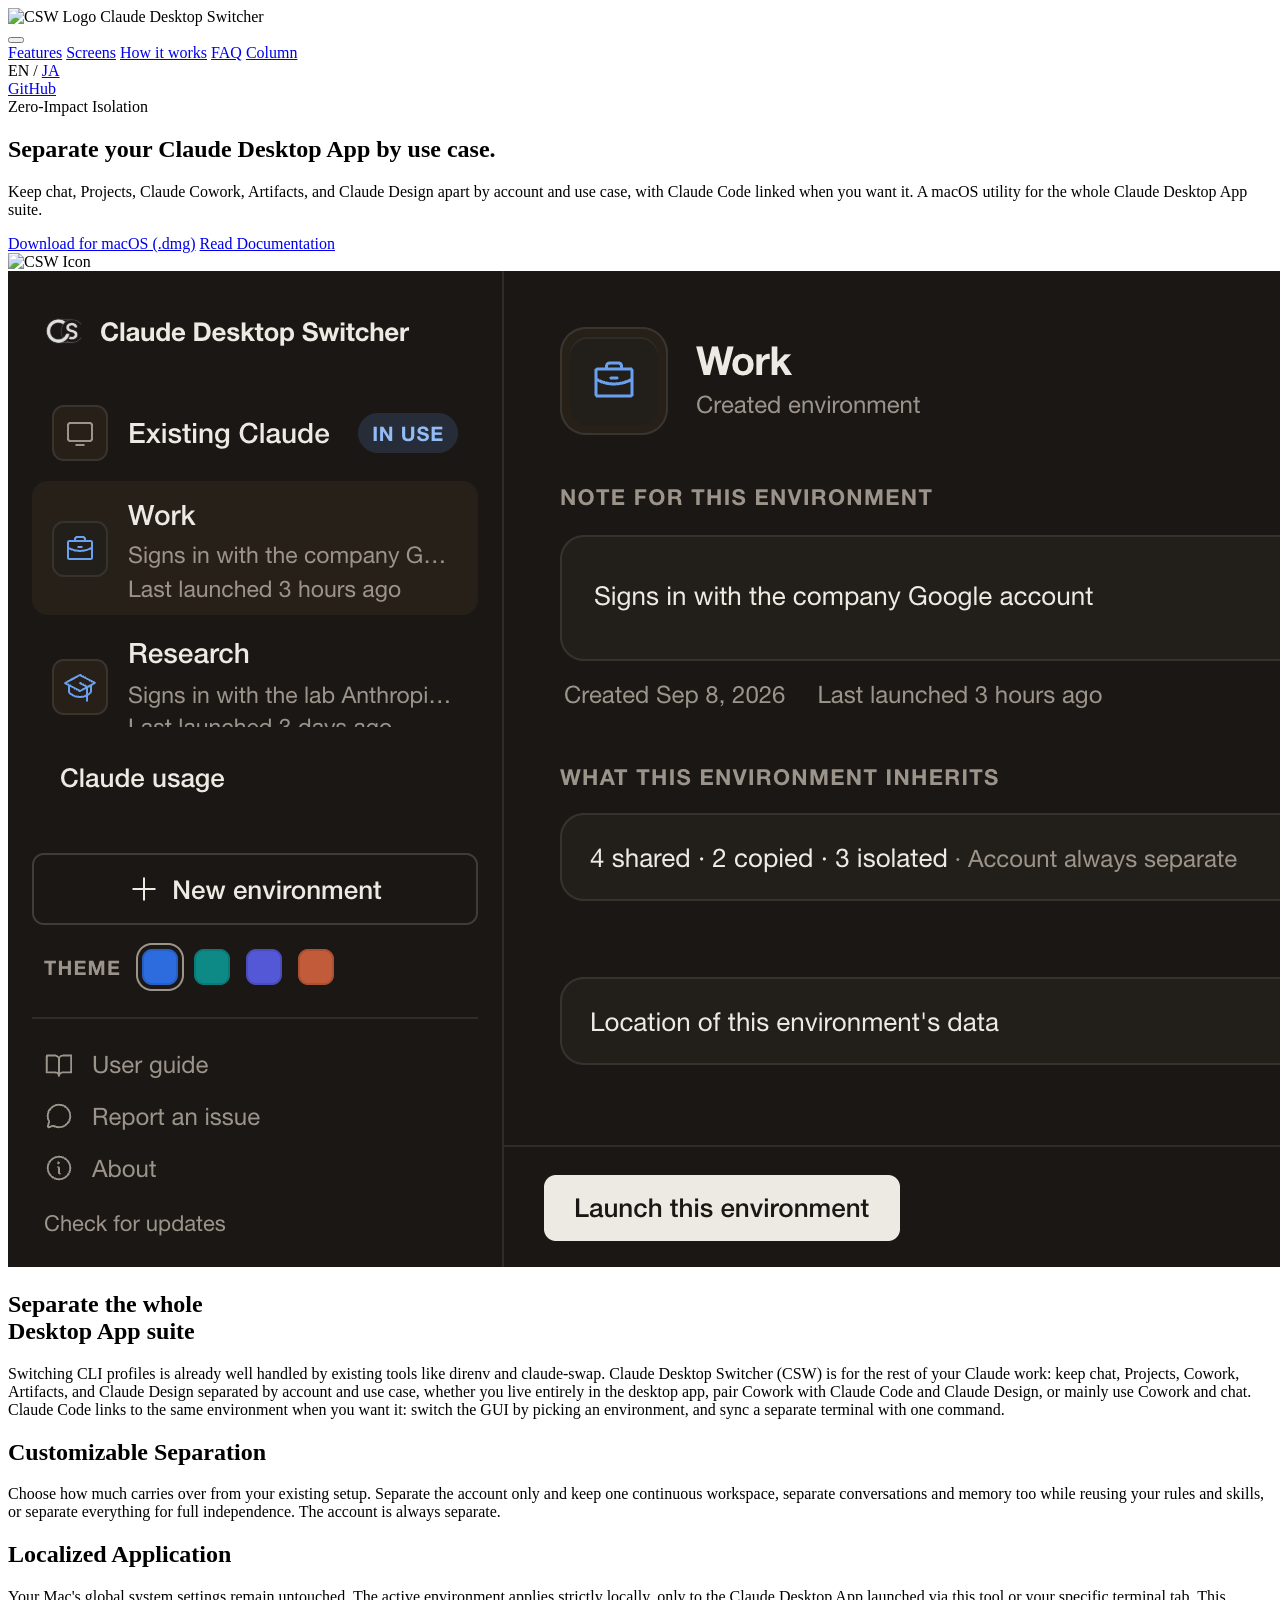
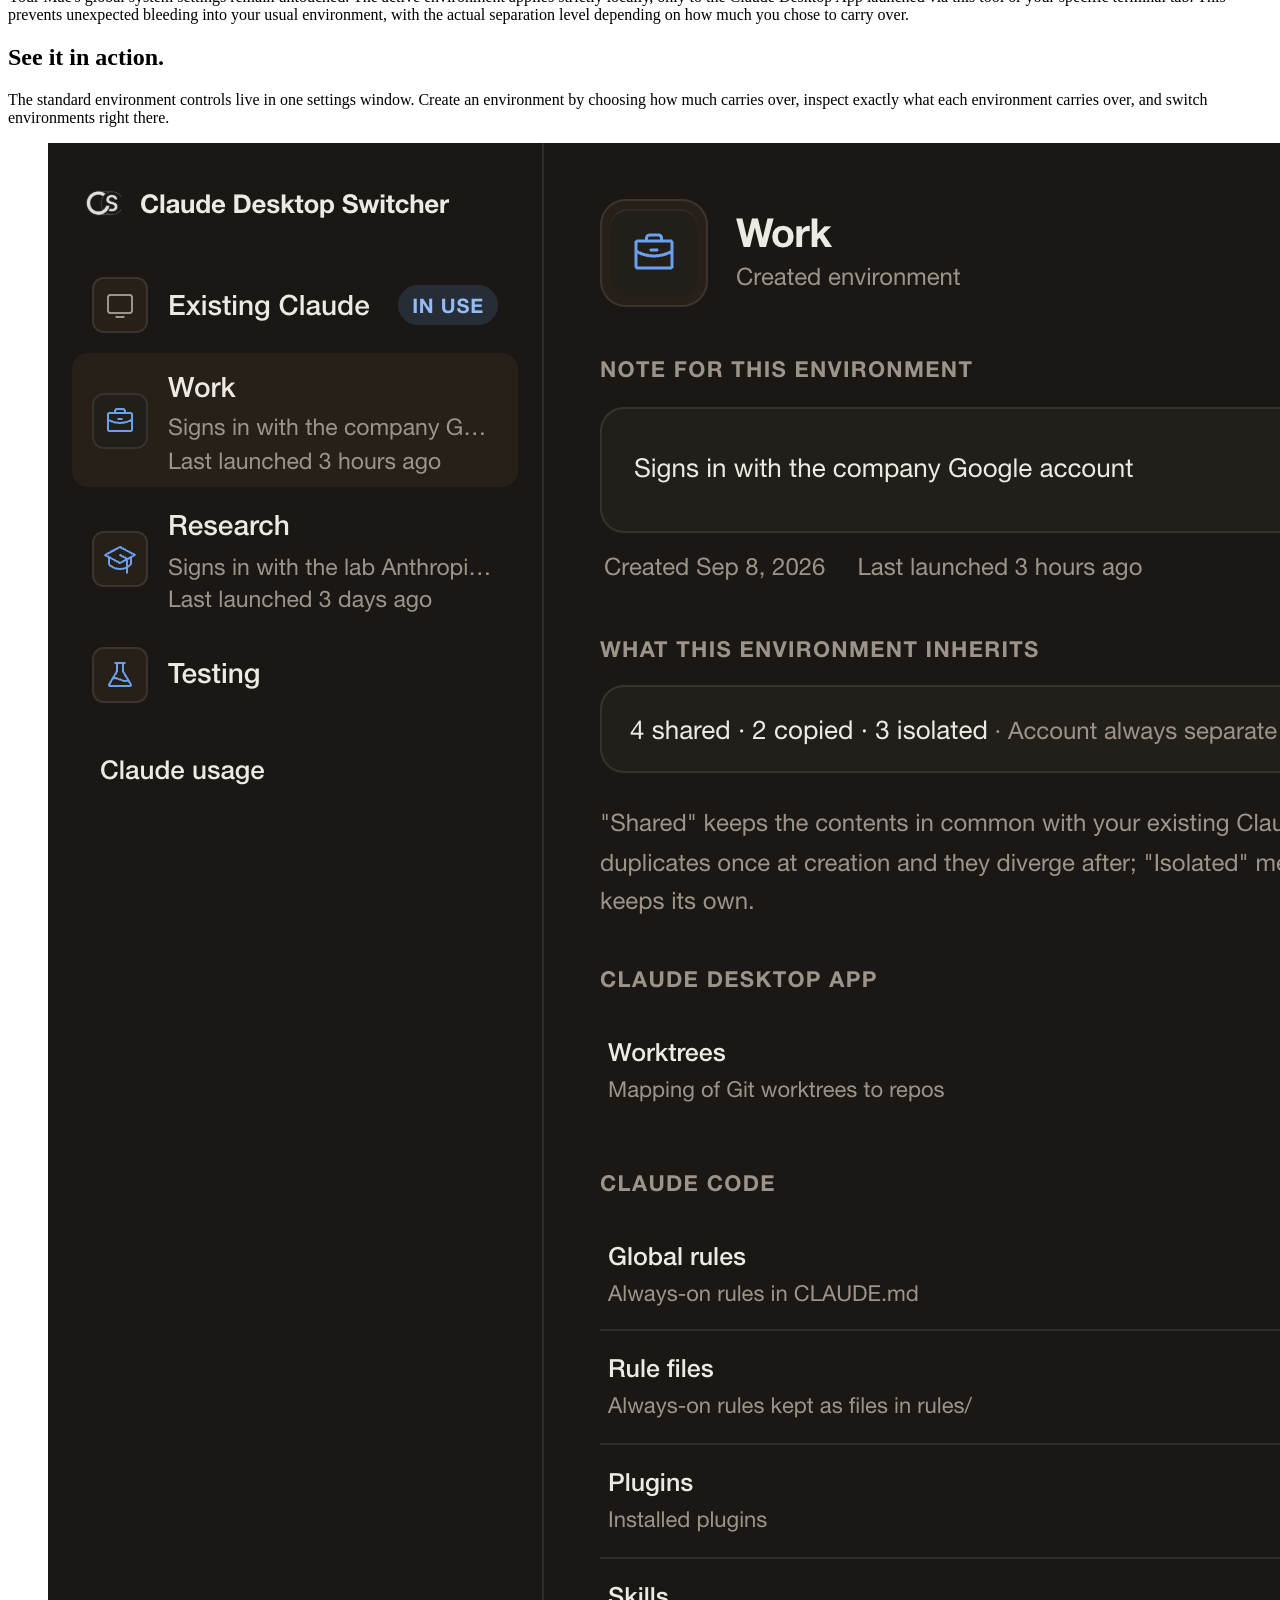
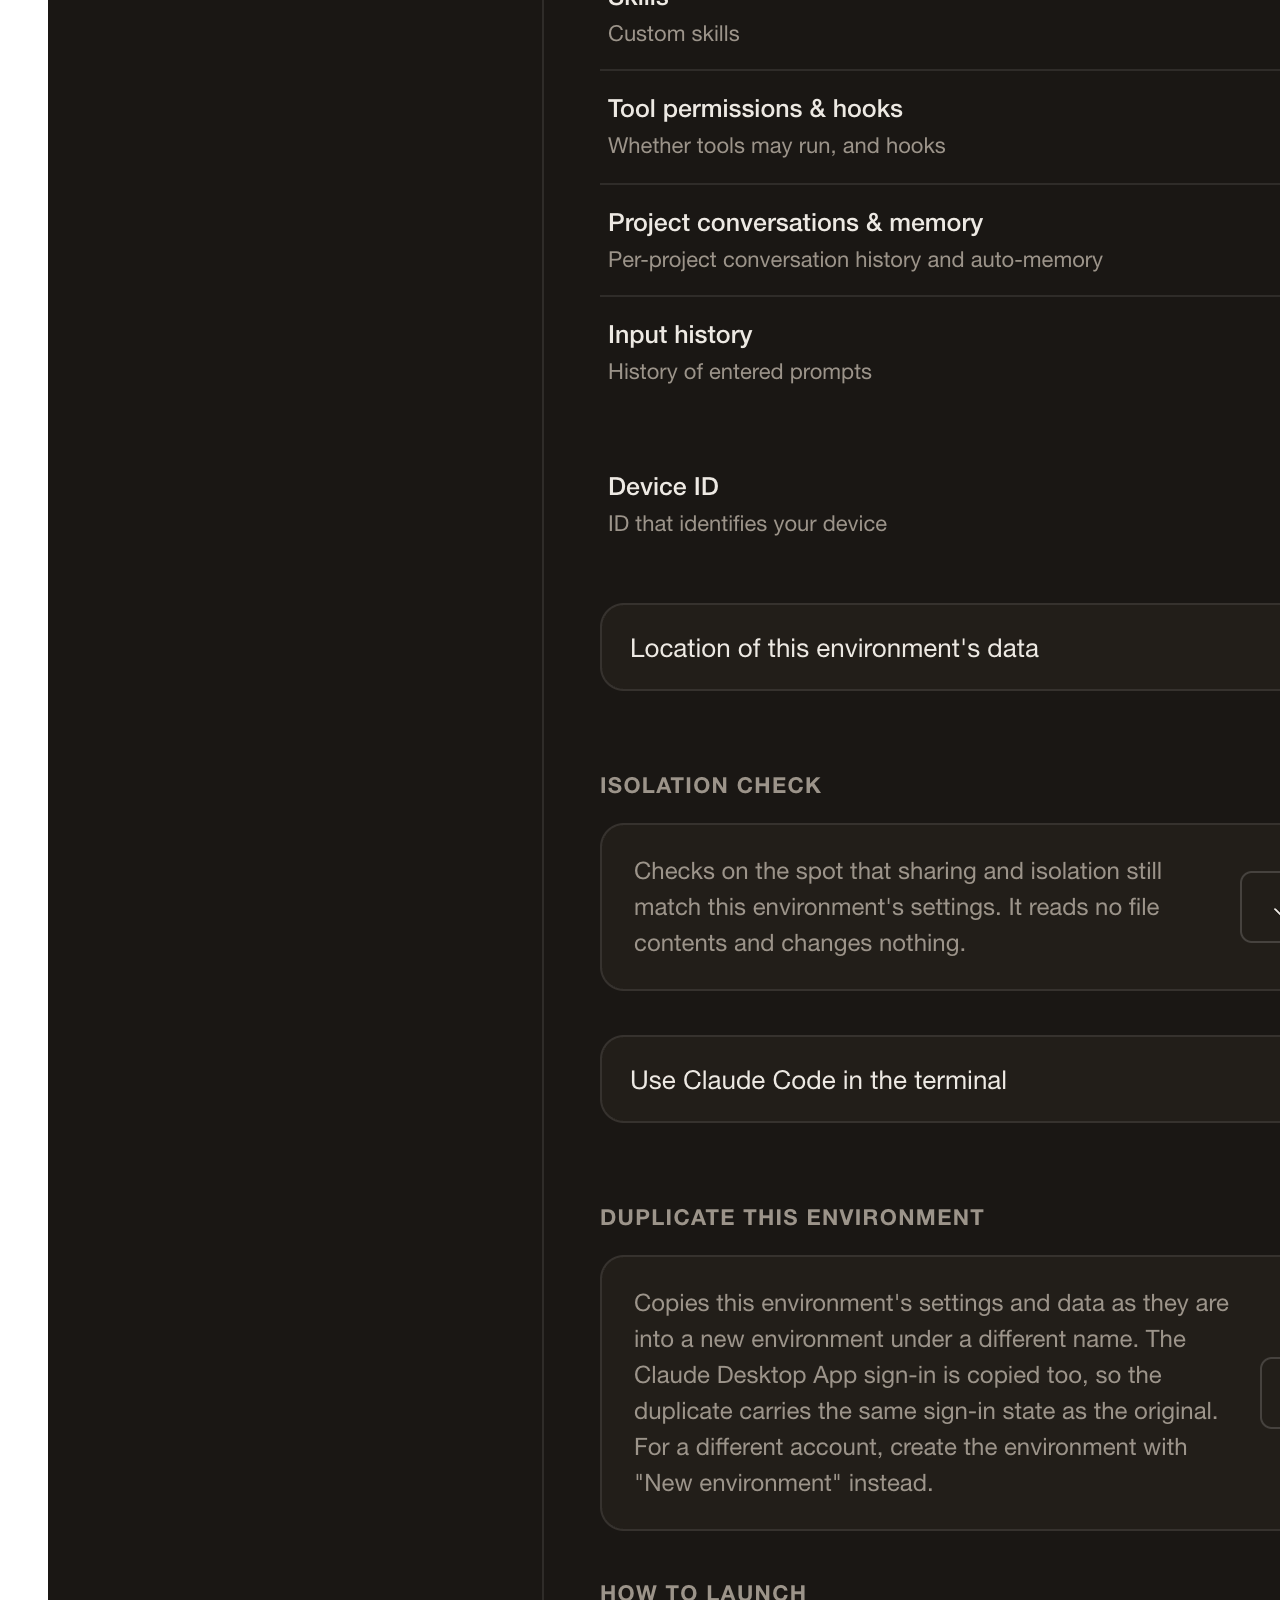
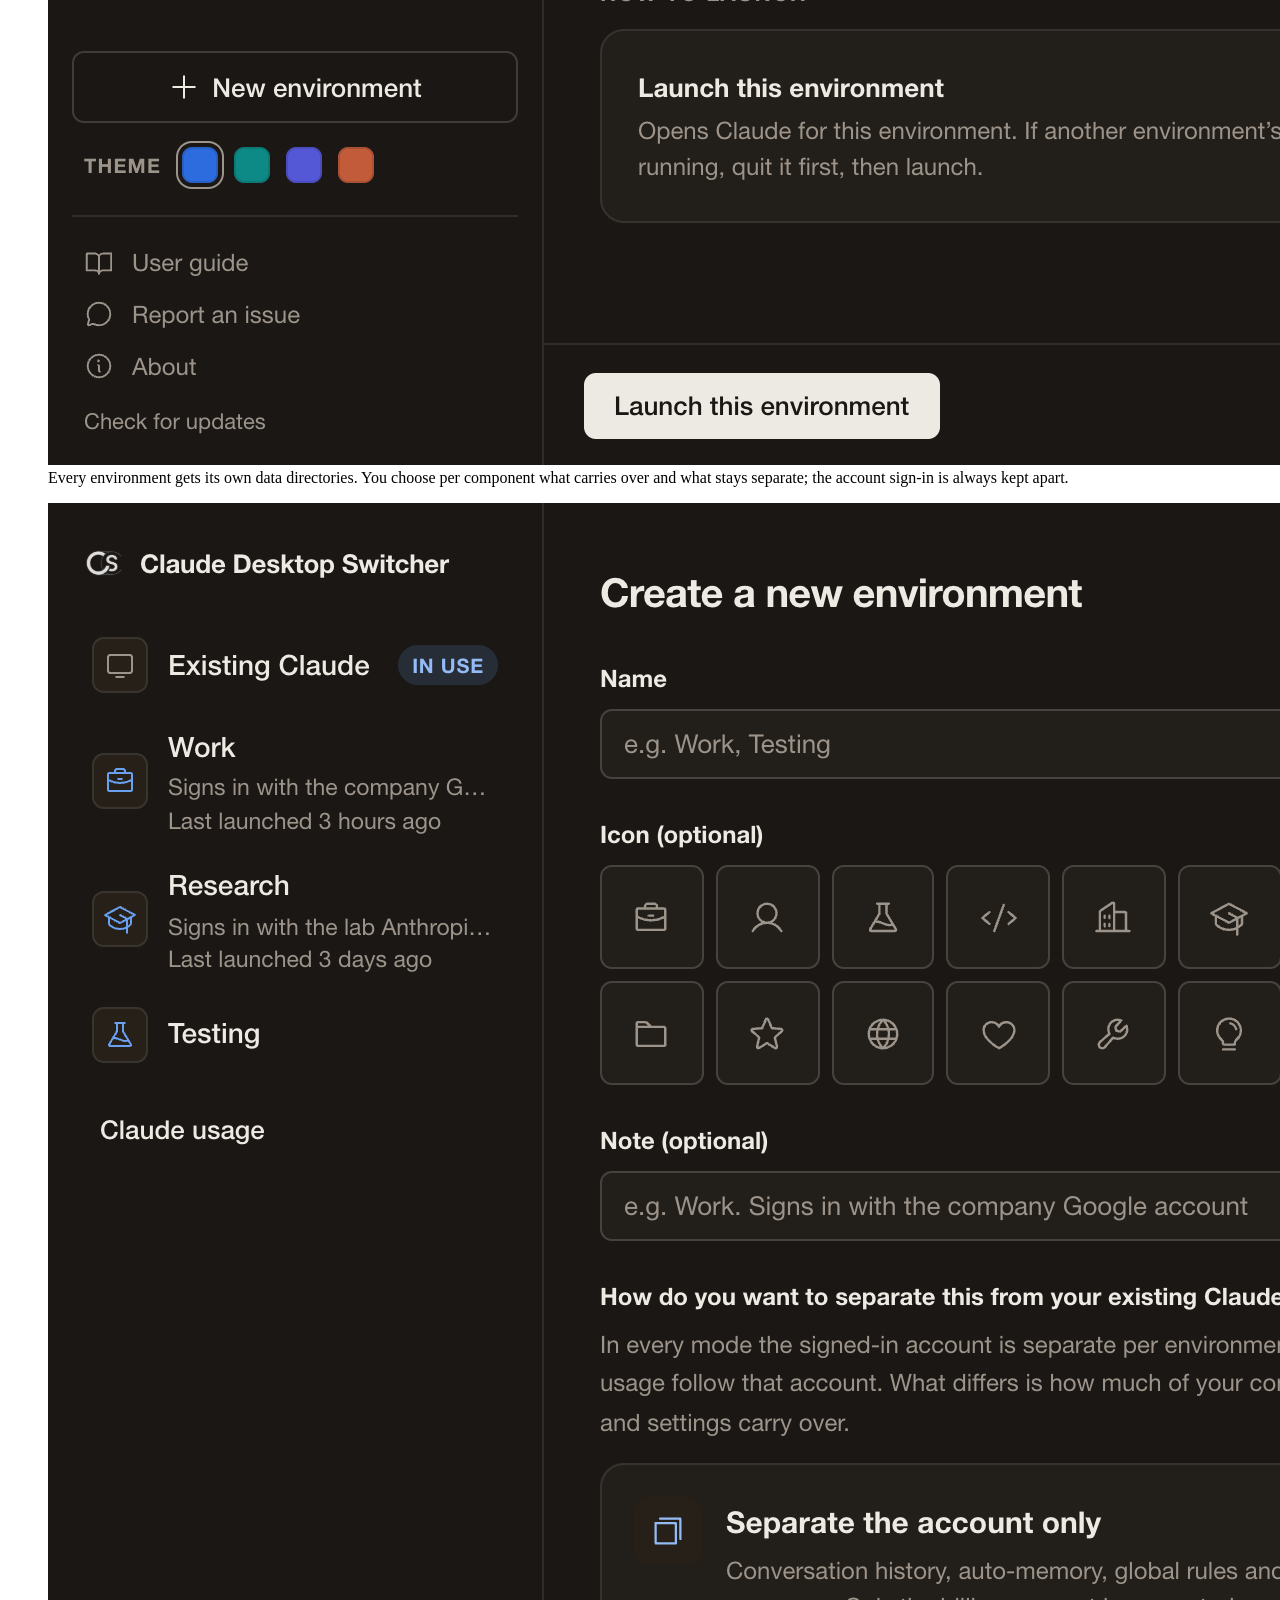
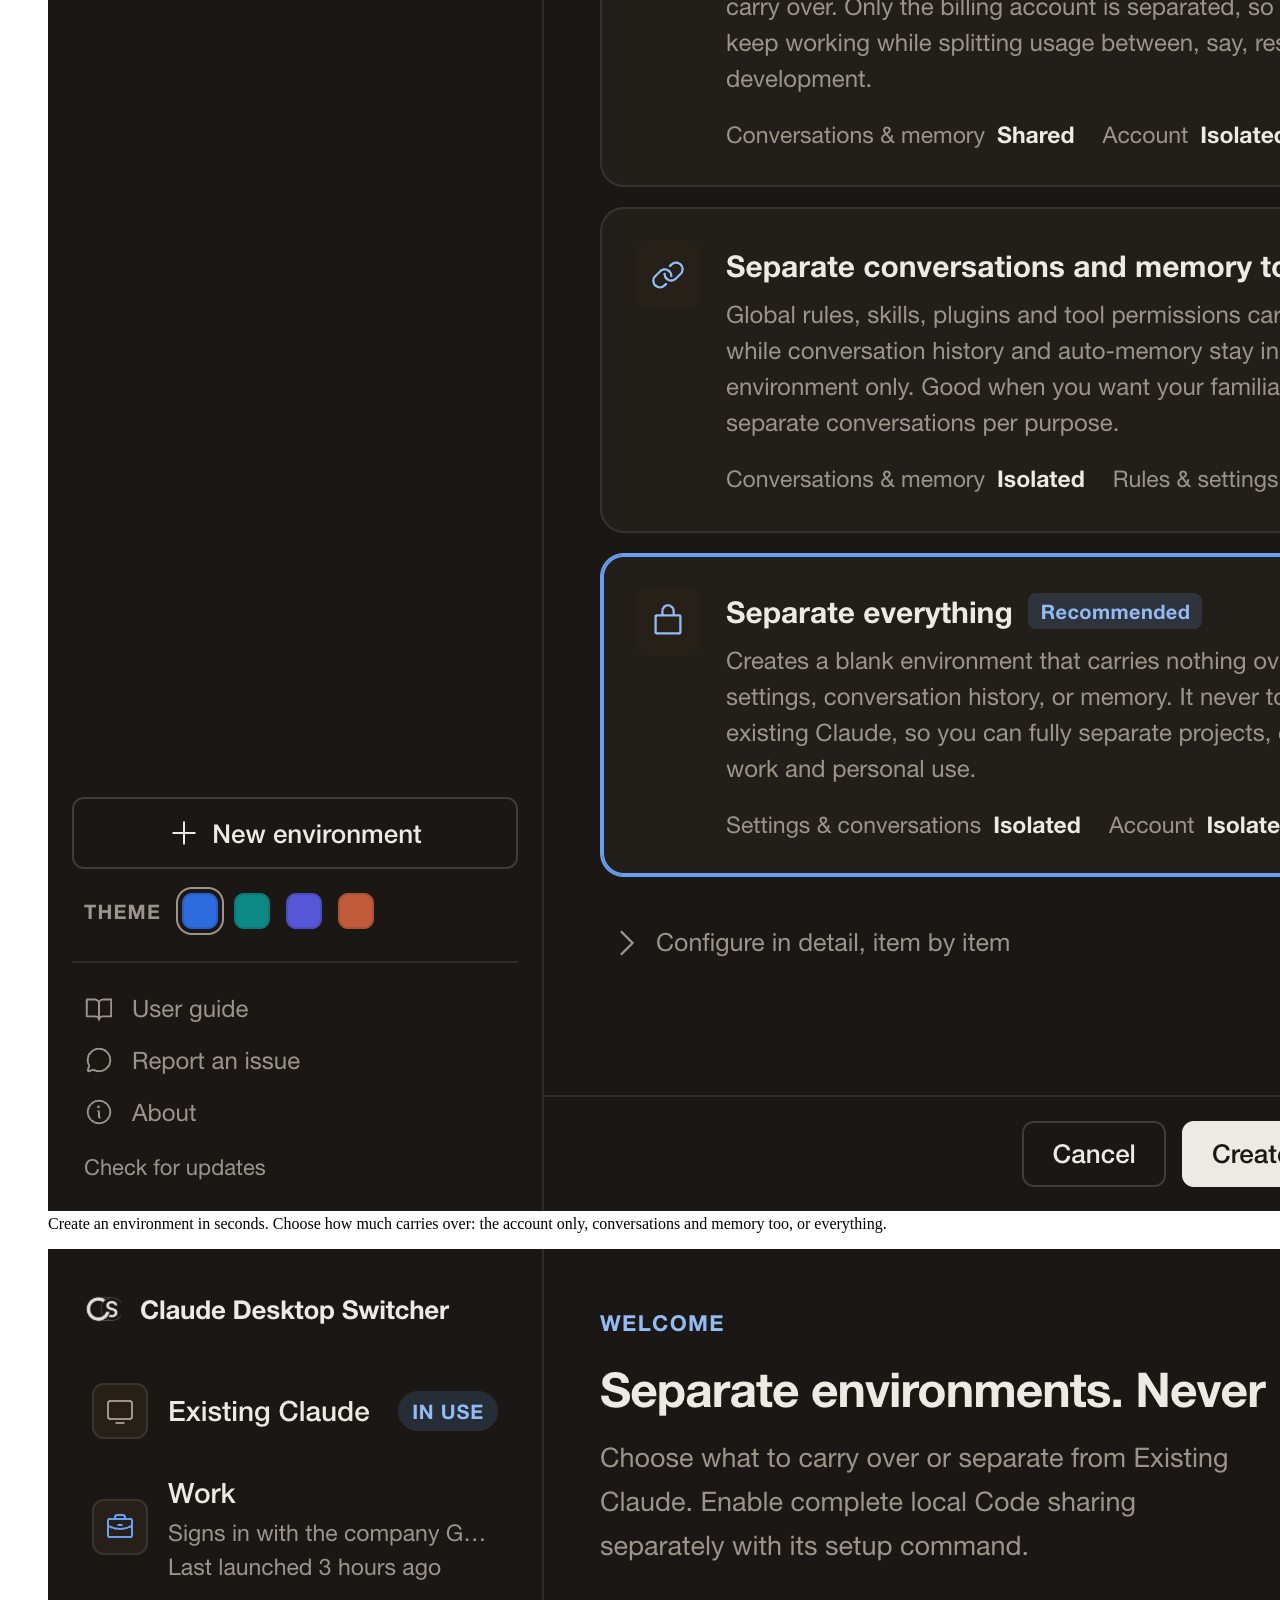
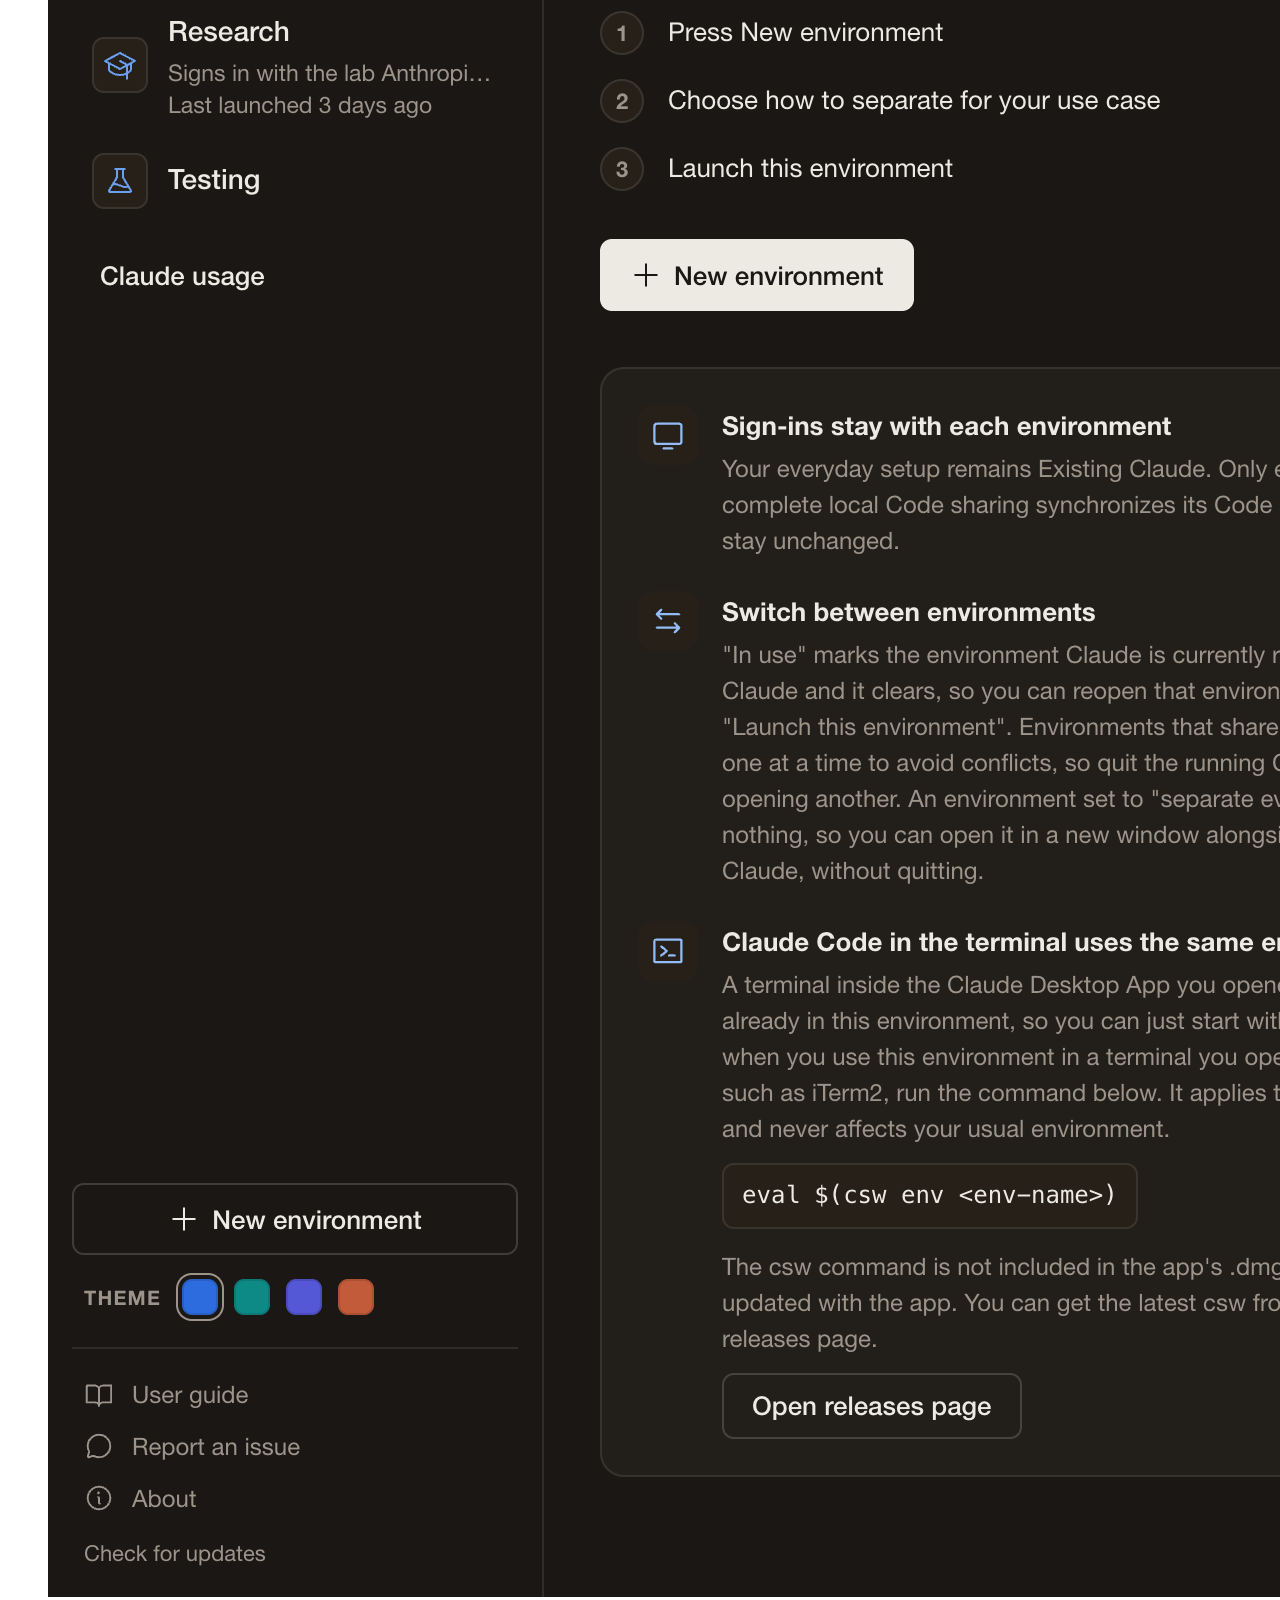
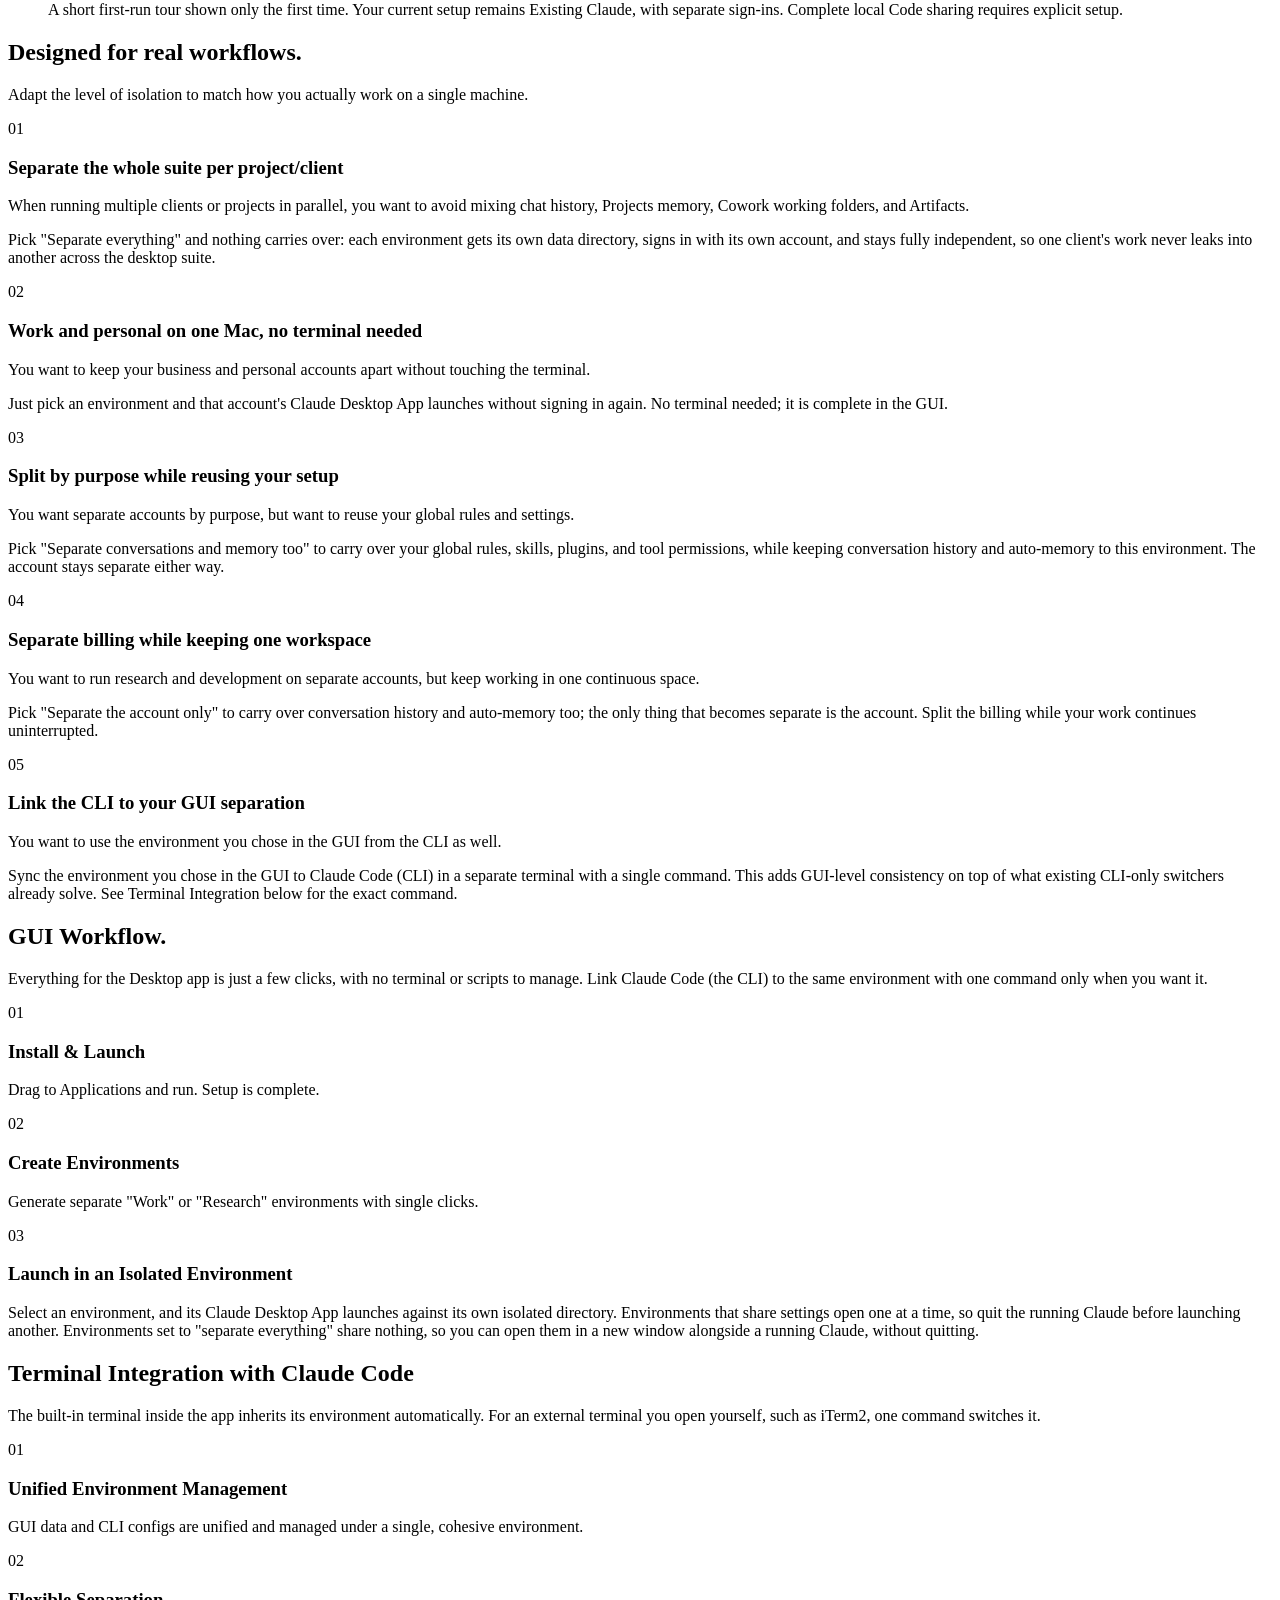
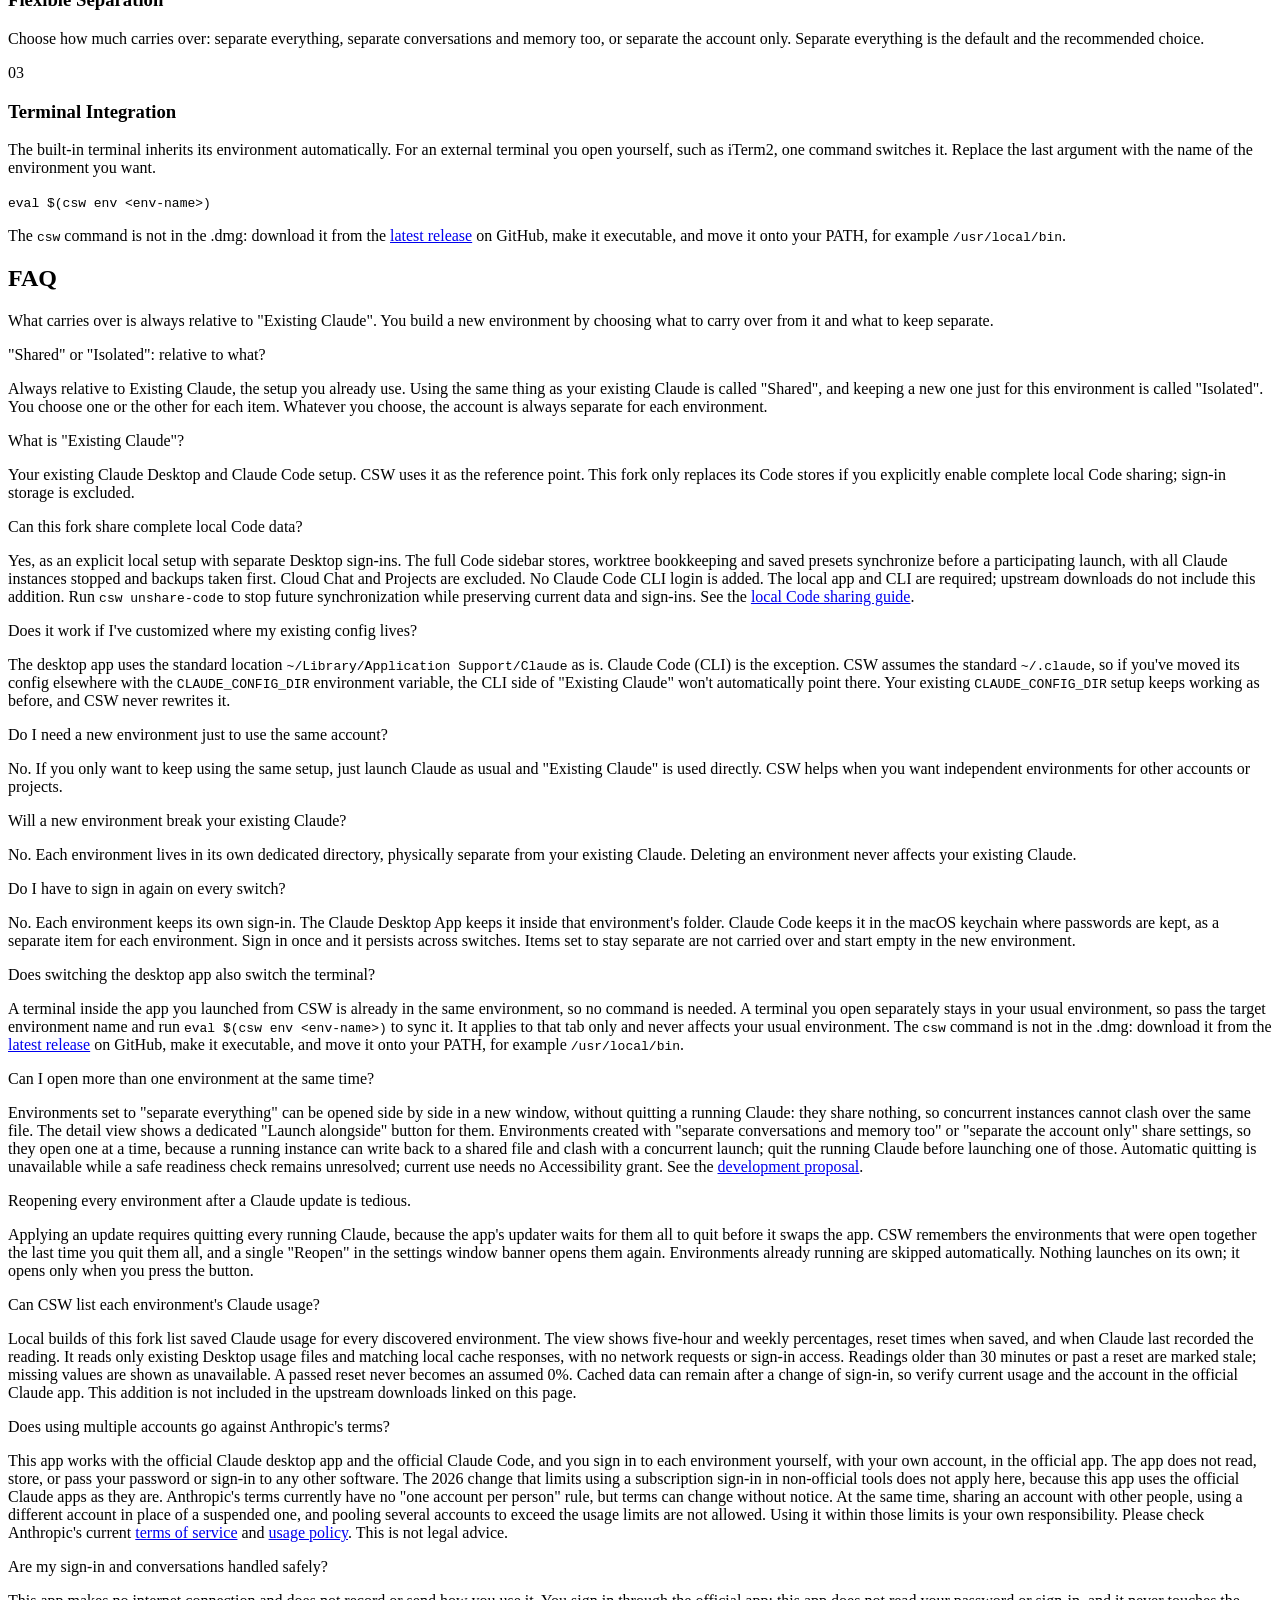
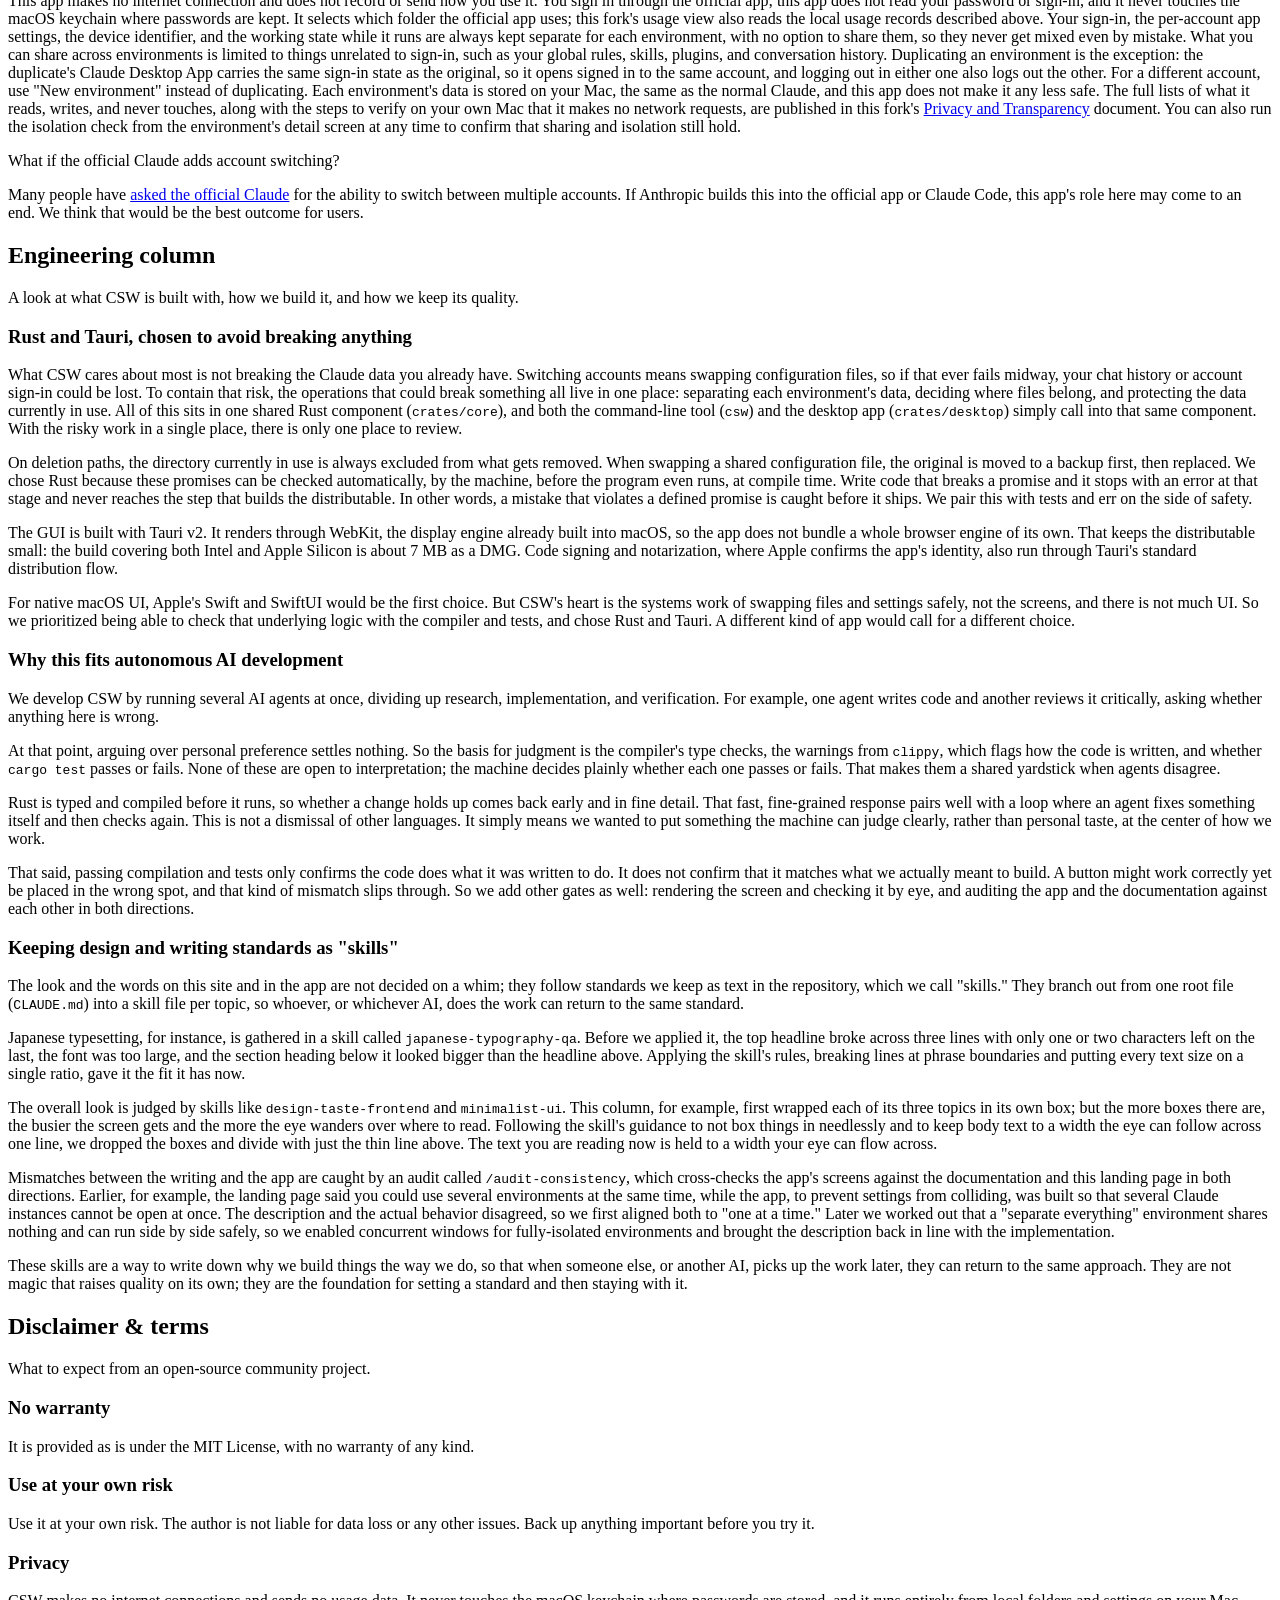
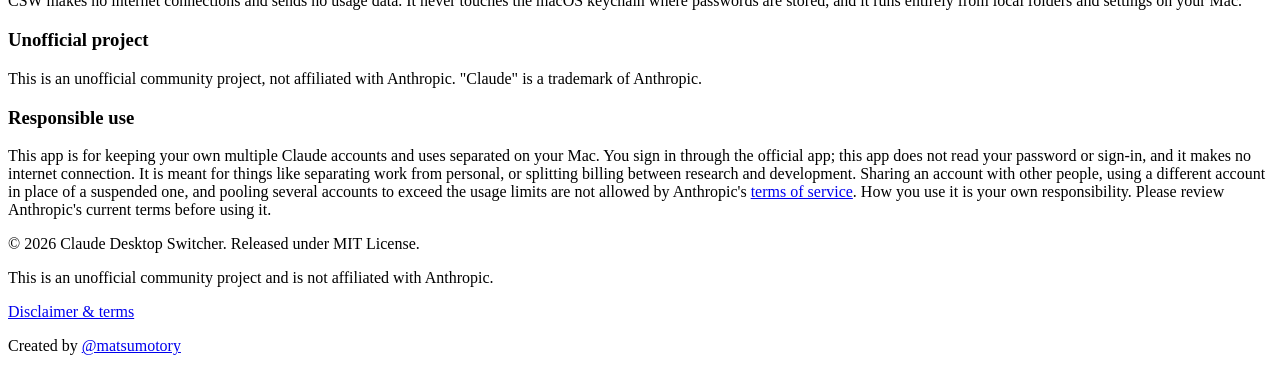
==== website/index.html @ 07c849dd "docs: 自動終了の未解決条件と検証結果を記録 Co-Authored-By: Codex <noreply@openai.com>" ====
<!DOCTYPE html>
<html lang="en">
<head>
    <meta charset="UTF-8">
    <meta name="viewport" content="width=device-width, initial-scale=1.0">
    <title>Claude Desktop Switcher</title>
    <meta name="description" content="Safely manage and switch between multiple Claude Desktop accounts with zero impact on your existing setup.">
    <link rel="canonical" href="https://matsumotory.github.io/claude-desktop-switcher/">
    <link rel="alternate" hreflang="en" href="https://matsumotory.github.io/claude-desktop-switcher/">
    <link rel="alternate" hreflang="ja" href="https://matsumotory.github.io/claude-desktop-switcher/ja/">
    <link rel="alternate" hreflang="x-default" href="https://matsumotory.github.io/claude-desktop-switcher/">
    <meta property="og:type" content="website">
    <meta property="og:site_name" content="Claude Desktop Switcher">
    <meta property="og:title" content="Claude Desktop Switcher: Separate your Claude Desktop App by use case">
    <meta property="og:description" content="Safely manage and switch between multiple Claude Desktop accounts with zero impact on your existing setup.">
    <meta property="og:url" content="https://matsumotory.github.io/claude-desktop-switcher/">
    <meta property="og:image" content="https://matsumotory.github.io/claude-desktop-switcher/assets/og.png?v=0.16.1">
    <meta property="og:image:width" content="1200">
    <meta property="og:image:height" content="630">
    <meta property="og:image:alt" content="Claude Desktop Switcher: separate the Claude Desktop App suite by account and use case.">
    <meta property="og:locale" content="en_US">
    <meta property="og:locale:alternate" content="ja_JP">
    <meta name="twitter:card" content="summary_large_image">
    <meta name="twitter:title" content="Claude Desktop Switcher: Separate your Claude Desktop App by use case">
    <meta name="twitter:description" content="Safely manage and switch between multiple Claude Desktop accounts with zero impact on your existing setup.">
    <meta name="twitter:image" content="https://matsumotory.github.io/claude-desktop-switcher/assets/og.png?v=0.16.1">
    <link rel="icon" type="image/png" href="assets/logo.png">
    <link rel="apple-touch-icon" href="assets/logo.png">
    <link rel="stylesheet" href="style.css">
    <link rel="preconnect" href="https://fonts.googleapis.com">
    <link rel="preconnect" href="https://fonts.gstatic.com" crossorigin>
    <link href="https://fonts.googleapis.com/css2?family=Outfit:wght@400;500;600&display=swap" rel="stylesheet">
</head>
<body>
    <header class="site-header">
        <div class="container header-container">
            <div class="logo">
                <img src="assets/logo.png" alt="CSW Logo" style="width: 20px; height: 20px; object-fit: contain;">
                <span class="logo-text">Claude Desktop Switcher</span>
            </div>
            <button class="nav-toggle" type="button" aria-label="Menu" aria-expanded="false" aria-controls="site-nav">
                <span class="nav-toggle-bar"></span>
                <span class="nav-toggle-bar"></span>
            </button>
            <nav class="nav-links" id="site-nav">
                <a href="#features">Features</a>
                <a href="#screens">Screens</a>
                <a href="#how-it-works">How it works</a>
                <a href="#faq">FAQ</a>
                <a href="#tech-note">Column</a>
                <div class="lang-toggle">
                    <span class="active-lang">EN</span> / <a href="ja/index.html">JA</a>
                </div>
                <a href="https://github.com/matsumotory/claude-desktop-switcher" class="btn btn-ghost" target="_blank">GitHub</a>
            </nav>
        </div>
    </header>

    <main>
        <!-- Split-screen Hero Section -->
        <section class="hero container">
            <div class="hero-text fade-in">
                <span class="eyebrow">Zero-Impact Isolation</span>
                <h1 class="headline">Separate your Claude Desktop App by use case.</h1>
                <p class="subtext">Keep chat, Projects, Claude Cowork, Artifacts, and Claude Design apart by account and use case, with Claude Code linked when you want it. A macOS utility for the whole Claude Desktop App suite.</p>
                <div class="button-group">
                    <a href="https://github.com/matsumotory/claude-desktop-switcher/releases/latest" class="btn btn-primary">Download for macOS (.dmg)</a>
                    <a href="https://github.com/matsumotory/claude-desktop-switcher/blob/main/docs/USER_GUIDE_EN.md" class="btn btn-secondary">Read Documentation</a>
                </div>
            </div>
            <div class="hero-visual fade-in delay-1">
                <div class="visual-frame">
                    <div class="menu-bar-mock">
                        <div class="menu-bar-left">
                            <span class="menu-bar-dot"></span>
                            <span class="menu-bar-dot"></span>
                            <span class="menu-bar-dot"></span>
                        </div>
                        <div class="menu-bar-right">
                            <img src="assets/logo.png" class="menu-bar-logo" alt="CSW Icon">
                        </div>
                    </div>
                    <img src="assets/hero.png?v=0.24.6-local.6" width="1520" height="996" alt="Settings Interface" class="hero-image">
                </div>
            </div>
        </section>

        <!-- Asymmetric Features Bento -->
        <section id="features" class="features container">
            <div class="features-grid">
                <div class="feature-intro fade-in">
                    <h2>Separate the whole<br>Desktop App suite</h2>
                    <p>Switching CLI profiles is already well handled by existing tools like direnv and claude-swap. Claude Desktop Switcher (CSW) is for the rest of your Claude work: keep chat, Projects, Cowork, Artifacts, and Claude Design separated by account and use case, whether you live entirely in the desktop app, pair Cowork with Claude Code and Claude Design, or mainly use Cowork and chat. Claude Code links to the same environment when you want it: switch the GUI by picking an environment, and sync a separate terminal with one command.</p>
                </div>
                
                <div class="feature-cards-stack">
                    <div class="feature-cell cell-small fade-in delay-1">
                        <div class="cell-content">
                            <h2>Customizable Separation</h2>
                            <p>Choose how much carries over from your existing setup. Separate the account only and keep one continuous workspace, separate conversations and memory too while reusing your rules and skills, or separate everything for full independence. The account is always separate.</p>
                        </div>
                    </div>

                    <div class="feature-cell cell-small dark-accent fade-in delay-2">
                        <div class="cell-content">
                            <h2>Localized Application</h2>
                            <p>Your Mac's global system settings remain untouched. The active environment applies strictly locally, only to the Claude Desktop App launched via this tool or your specific terminal tab. This prevents unexpected bleeding into your usual environment, with the actual separation level depending on how much you chose to carry over.</p>
                        </div>
                    </div>
                </div>
            </div>
        </section>

        <!-- See it in action -->
        <section id="screens" class="screens container fade-in">
            <div class="screens-header">
                <h2>See it in action.</h2>
                <p>The standard environment controls live in one settings window. Create an environment by choosing how much carries over, inspect exactly what each environment carries over, and switch environments right there.</p>
            </div>
            <div class="screens-bento">
                <figure class="screen-card fade-in delay-1">
                    <img src="assets/screen_overview.png?v=0.24.6-local.6" width="1520" height="3522" alt="CSW settings window showing an environment's paths and a per-component carry-over matrix" loading="lazy">
                    <figcaption>Every environment gets its own data directories. You choose per component what carries over and what stays separate; the account sign-in is always kept apart.</figcaption>
                </figure>
                <figure class="screen-card fade-in delay-2">
                    <img src="assets/screen_create.png?v=0.24.6-local.6" width="1520" height="2308" alt="New-environment screen offering the three separation modes" loading="lazy">
                    <figcaption>Create an environment in seconds. Choose how much carries over: the account only, conversations and memory too, or everything.</figcaption>
                </figure>
                <figure class="screen-card fade-in delay-2">
                    <img src="assets/screen_onboarding.png?v=0.24.6-local.6" width="1520" height="1948" alt="First-run onboarding explaining that the existing setup is preserved" loading="lazy">
                    <figcaption>A short first-run tour shown only the first time. Your current setup remains Existing Claude, with separate sign-ins. Complete local Code sharing requires explicit setup.</figcaption>
                </figure>
            </div>
        </section>

        <!-- Use Cases -->
        <section id="use-cases" class="usecases container fade-in">
            <div class="usecases-header">
                <h2>Designed for real workflows.</h2>
                <p>Adapt the level of isolation to match how you actually work on a single machine.</p>
            </div>
            <div class="usecases-bento">
                <div class="feature-cell bento-wide fade-in delay-1">
                    <div class="cell-content">
                        <span class="usecase-num">01</span>
                        <h3 class="usecase-title">Separate the whole suite per project/client</h3>
                        <p class="usecase-text">When running multiple clients or projects in parallel, you want to avoid mixing chat history, Projects memory, Cowork working folders, and Artifacts.</p>
                        <p class="usecase-solution">Pick "Separate everything" and nothing carries over: each environment gets its own data directory, signs in with its own account, and stays fully independent, so one client's work never leaks into another across the desktop suite.</p>
                    </div>
                </div>
                <div class="feature-cell dark-accent fade-in delay-2">
                    <div class="cell-content">
                        <span class="usecase-num">02</span>
                        <h3 class="usecase-title">Work and personal on one Mac, no terminal needed</h3>
                        <p class="usecase-text">You want to keep your business and personal accounts apart without touching the terminal.</p>
                        <p class="usecase-solution">Just pick an environment and that account's Claude Desktop App launches without signing in again. No terminal needed; it is complete in the GUI.</p>
                    </div>
                </div>
                <div class="feature-cell fade-in delay-2">
                    <div class="cell-content">
                        <span class="usecase-num">03</span>
                        <h3 class="usecase-title">Split by purpose while reusing your setup</h3>
                        <p class="usecase-text">You want separate accounts by purpose, but want to reuse your global rules and settings.</p>
                        <p class="usecase-solution">Pick "Separate conversations and memory too" to carry over your global rules, skills, plugins, and tool permissions, while keeping conversation history and auto-memory to this environment. The account stays separate either way.</p>
                    </div>
                </div>
                <div class="feature-cell fade-in delay-2">
                    <div class="cell-content">
                        <span class="usecase-num">04</span>
                        <h3 class="usecase-title">Separate billing while keeping one workspace</h3>
                        <p class="usecase-text">You want to run research and development on separate accounts, but keep working in one continuous space.</p>
                        <p class="usecase-solution">Pick "Separate the account only" to carry over conversation history and auto-memory too; the only thing that becomes separate is the account. Split the billing while your work continues uninterrupted.</p>
                    </div>
                </div>
                <div class="feature-cell fade-in delay-2">
                    <div class="cell-content">
                        <span class="usecase-num">05</span>
                        <h3 class="usecase-title">Link the CLI to your GUI separation</h3>
                        <p class="usecase-text">You want to use the environment you chose in the GUI from the CLI as well.</p>
                        <p class="usecase-solution">Sync the environment you chose in the GUI to Claude Code (CLI) in a separate terminal with a single command. This adds GUI-level consistency on top of what existing CLI-only switchers already solve. See Terminal Integration below for the exact command.</p>
                    </div>
                </div>
            </div>
        </section>

        <!-- Vertical Stack: How it Works -->
        <section id="how-it-works" class="workflow container fade-in">
            <div class="workflow-header">
                <h2>GUI Workflow.</h2>
                <p>Everything for the Desktop app is just a few clicks, with no terminal or scripts to manage. Link Claude Code (the CLI) to the same environment with one command only when you want it.</p>
            </div>
            <div class="workflow-steps">
                <div class="step-item">
                    <div class="step-num">01</div>
                    <div class="step-body">
                        <h3>Install & Launch</h3>
                        <p>Drag to Applications and run. Setup is complete.</p>
                    </div>
                </div>
                <div class="step-item border-top">
                    <div class="step-num">02</div>
                    <div class="step-body">
                        <h3>Create Environments</h3>
                        <p>Generate separate "Work" or "Research" environments with single clicks.</p>
                    </div>
                </div>
                <div class="step-item border-top">
                    <div class="step-num">03</div>
                    <div class="step-body">
                        <h3>Launch in an Isolated Environment</h3>
                        <p>Select an environment, and its Claude Desktop App launches against its own isolated directory. Environments that share settings open one at a time, so quit the running Claude before launching another. Environments set to "separate everything" share nothing, so you can open them in a new window alongside a running Claude, without quitting.</p>
                    </div>
                </div>
            </div>
        </section>
        <section id="guide" class="guide container fade-in">
            <div class="guide-header">
                <h2>Terminal Integration with Claude Code</h2>
                <p>The built-in terminal inside the app inherits its environment automatically. For an external terminal you open yourself, such as iTerm2, one command switches it.</p>
            </div>
            
            <div class="guide-grid">
                <div class="guide-card">
                    <div class="guide-icon">01</div>
                    <h3>Unified Environment Management</h3>
                    <p>GUI data and CLI configs are unified and managed under a single, cohesive environment.</p>
                </div>
                <div class="guide-card">
                    <div class="guide-icon">02</div>
                    <h3>Flexible Separation</h3>
                    <p>Choose how much carries over: separate everything, separate conversations and memory too, or separate the account only. Separate everything is the default and the recommended choice.</p>
                </div>
                <div class="guide-card">
                    <div class="guide-icon">03</div>
                    <h3>Terminal Integration</h3>
                    <p>The built-in terminal inherits its environment automatically. For an external terminal you open yourself, such as iTerm2, one command switches it. Replace the last argument with the name of the environment you want.</p>
                    <div class="code-snippet">
                        <code>eval $(csw env &lt;env-name&gt;)</code>
                    </div>
                    <p class="guide-note">The <code>csw</code> command is not in the .dmg: download it from the <a href="https://github.com/matsumotory/claude-desktop-switcher/releases/latest" target="_blank" rel="noopener">latest release</a> on GitHub, make it executable, and move it onto your PATH, for example <code>/usr/local/bin</code>.</p>
                </div>
            </div>
        </section>

        <!-- FAQ -->
        <section id="faq" class="faq container fade-in">
            <div class="faq-header">
                <h2>FAQ</h2>
                <p>What carries over is always relative to "Existing Claude". You build a new environment by choosing what to carry over from it and what to keep separate.</p>
            </div>
            <div class="faq-grid">
                <div class="faq-item">
                    <p class="faq-q">"Shared" or "Isolated": relative to what?</p>
                    <p class="faq-a">Always relative to Existing Claude, the setup you already use. Using the same thing as your existing Claude is called "Shared", and keeping a new one just for this environment is called "Isolated". You choose one or the other for each item. Whatever you choose, the account is always separate for each environment.</p>
                </div>
                <div class="faq-item">
                    <p class="faq-q">What is "Existing Claude"?</p>
                    <p class="faq-a">Your existing Claude Desktop and Claude Code setup. CSW uses it as the reference point. This fork only replaces its Code stores if you explicitly enable complete local Code sharing; sign-in storage is excluded.</p>
                </div>
                <div class="faq-item">
                    <p class="faq-q">Can this fork share complete local Code data?</p>
                    <p class="faq-a">Yes, as an explicit local setup with separate Desktop sign-ins. The full Code sidebar stores, worktree bookkeeping and saved presets synchronize before a participating launch, with all Claude instances stopped and backups taken first. Cloud Chat and Projects are excluded. No Claude Code CLI login is added. The local app and CLI are required; upstream downloads do not include this addition. Run <code>csw unshare-code</code> to stop future synchronization while preserving current data and sign-ins. See the <a href="https://github.com/seichris/claude-desktop-switcher/blob/main/docs/USER_GUIDE_EN.md#complete-local-code-sharing-in-this-fork" target="_blank" rel="noopener">local Code sharing guide</a>.</p>
                </div>
                <div class="faq-item">
                    <p class="faq-q">Does it work if I've customized where my existing config lives?</p>
                    <p class="faq-a">The desktop app uses the standard location <code>~/Library/Application Support/Claude</code> as is. Claude Code (CLI) is the exception. CSW assumes the standard <code>~/.claude</code>, so if you've moved its config elsewhere with the <code>CLAUDE_CONFIG_DIR</code> environment variable, the CLI side of "Existing Claude" won't automatically point there. Your existing <code>CLAUDE_CONFIG_DIR</code> setup keeps working as before, and CSW never rewrites it.</p>
                </div>
                <div class="faq-item">
                    <p class="faq-q">Do I need a new environment just to use the same account?</p>
                    <p class="faq-a">No. If you only want to keep using the same setup, just launch Claude as usual and "Existing Claude" is used directly. CSW helps when you want independent environments for other accounts or projects.</p>
                </div>
                <div class="faq-item">
                    <p class="faq-q">Will a new environment break your existing Claude?</p>
                    <p class="faq-a">No. Each environment lives in its own dedicated directory, physically separate from your existing Claude. Deleting an environment never affects your existing Claude.</p>
                </div>
                <div class="faq-item">
                    <p class="faq-q">Do I have to sign in again on every switch?</p>
                    <p class="faq-a">No. Each environment keeps its own sign-in. The Claude Desktop App keeps it inside that environment's folder. Claude Code keeps it in the macOS keychain where passwords are kept, as a separate item for each environment. Sign in once and it persists across switches. Items set to stay separate are not carried over and start empty in the new environment.</p>
                </div>
                <div class="faq-item">
                    <p class="faq-q">Does switching the desktop app also switch the terminal?</p>
                    <p class="faq-a">A terminal inside the app you launched from CSW is already in the same environment, so no command is needed. A terminal you open separately stays in your usual environment, so pass the target environment name and run <code>eval $(csw env &lt;env-name&gt;)</code> to sync it. It applies to that tab only and never affects your usual environment. The <code>csw</code> command is not in the .dmg: download it from the <a href="https://github.com/matsumotory/claude-desktop-switcher/releases/latest" target="_blank" rel="noopener">latest release</a> on GitHub, make it executable, and move it onto your PATH, for example <code>/usr/local/bin</code>.</p>
                </div>
                <div class="faq-item">
                    <p class="faq-q">Can I open more than one environment at the same time?</p>
                    <p class="faq-a">Environments set to "separate everything" can be opened side by side in a new window, without quitting a running Claude: they share nothing, so concurrent instances cannot clash over the same file. The detail view shows a dedicated "Launch alongside" button for them. Environments created with "separate conversations and memory too" or "separate the account only" share settings, so they open one at a time, because a running instance can write back to a shared file and clash with a concurrent launch; quit the running Claude before launching one of those. Automatic quitting is unavailable while a safe readiness check remains unresolved; current use needs no Accessibility grant. See the <a href="https://github.com/seichris/claude-desktop-switcher/blob/main/docs/proposals/automatic-account-switch.md" target="_blank" rel="noopener">development proposal</a>.</p>
                </div>
                <div class="faq-item">
                    <p class="faq-q">Reopening every environment after a Claude update is tedious.</p>
                    <p class="faq-a">Applying an update requires quitting every running Claude, because the app's updater waits for them all to quit before it swaps the app. CSW remembers the environments that were open together the last time you quit them all, and a single "Reopen" in the settings window banner opens them again. Environments already running are skipped automatically. Nothing launches on its own; it opens only when you press the button.</p>
                </div>
                <div class="faq-item">
                    <p class="faq-q">Can CSW list each environment's Claude usage?</p>
                    <p class="faq-a">Local builds of this fork list saved Claude usage for every discovered environment. The view shows five-hour and weekly percentages, reset times when saved, and when Claude last recorded the reading. It reads only existing Desktop usage files and matching local cache responses, with no network requests or sign-in access. Readings older than 30 minutes or past a reset are marked stale; missing values are shown as unavailable. A passed reset never becomes an assumed 0%. Cached data can remain after a change of sign-in, so verify current usage and the account in the official Claude app. This addition is not included in the upstream downloads linked on this page.</p>
                </div>
                <div class="faq-item">
                    <p class="faq-q">Does using multiple accounts go against Anthropic's terms?</p>
                    <p class="faq-a">This app works with the official Claude desktop app and the official Claude Code, and you sign in to each environment yourself, with your own account, in the official app. The app does not read, store, or pass your password or sign-in to any other software. The 2026 change that limits using a subscription sign-in in non-official tools does not apply here, because this app uses the official Claude apps as they are. Anthropic's terms currently have no "one account per person" rule, but terms can change without notice. At the same time, sharing an account with other people, using a different account in place of a suspended one, and pooling several accounts to exceed the usage limits are not allowed. Using it within those limits is your own responsibility. Please check Anthropic's current <a href="https://www.anthropic.com/legal/consumer-terms" target="_blank" rel="noopener">terms of service</a> and <a href="https://www.anthropic.com/legal/aup" target="_blank" rel="noopener">usage policy</a>. This is not legal advice.</p>
                </div>
                <div class="faq-item">
                    <p class="faq-q">Are my sign-in and conversations handled safely?</p>
                    <p class="faq-a">This app makes no internet connection and does not record or send how you use it. You sign in through the official app; this app does not read your password or sign-in, and it never touches the macOS keychain where passwords are kept. It selects which folder the official app uses; this fork's usage view also reads the local usage records described above. Your sign-in, the per-account app settings, the device identifier, and the working state while it runs are always kept separate for each environment, with no option to share them, so they never get mixed even by mistake. What you can share across environments is limited to things unrelated to sign-in, such as your global rules, skills, plugins, and conversation history. Duplicating an environment is the exception: the duplicate's Claude Desktop App carries the same sign-in state as the original, so it opens signed in to the same account, and logging out in either one also logs out the other. For a different account, use "New environment" instead of duplicating. Each environment's data is stored on your Mac, the same as the normal Claude, and this app does not make it any less safe. The full lists of what it reads, writes, and never touches, along with the steps to verify on your own Mac that it makes no network requests, are published in this fork's <a href="https://github.com/seichris/claude-desktop-switcher/blob/main/docs/PRIVACY_EN.md" target="_blank" rel="noopener">Privacy and Transparency</a> document. You can also run the isolation check from the environment's detail screen at any time to confirm that sharing and isolation still hold.</p>
                </div>
                <div class="faq-item">
                    <p class="faq-q">What if the official Claude adds account switching?</p>
                    <p class="faq-a">Many people have <a href="https://github.com/anthropics/claude-code/issues?q=is%3Aissue+multiple+account+switch" target="_blank" rel="noopener">asked the official Claude</a> for the ability to switch between multiple accounts. If Anthropic builds this into the official app or Claude Code, this app's role here may come to an end. We think that would be the best outcome for users.</p>
                </div>
            </div>
        </section>

        <!-- Engineering note -->
        <section id="tech-note" class="tech-note container fade-in">
            <div class="faq-header">
                <h2>Engineering column</h2>
                <p>A look at what CSW is built with, how we build it, and how we keep its quality.</p>
            </div>
            <div class="tech-note-cols">
                <div class="tech-note-col">
                    <h3>Rust and Tauri, chosen to avoid breaking anything</h3>
                    <p>What CSW cares about most is not breaking the Claude data you already have. Switching accounts means swapping configuration files, so if that ever fails midway, your chat history or account sign-in could be lost. To contain that risk, the operations that could break something all live in one place: separating each environment's data, deciding where files belong, and protecting the data currently in use. All of this sits in one shared Rust component (<code>crates/core</code>), and both the command-line tool (<code>csw</code>) and the desktop app (<code>crates/desktop</code>) simply call into that same component. With the risky work in a single place, there is only one place to review.</p>
                    <p>On deletion paths, the directory currently in use is always excluded from what gets removed. When swapping a shared configuration file, the original is moved to a backup first, then replaced. We chose Rust because these promises can be checked automatically, by the machine, before the program even runs, at compile time. Write code that breaks a promise and it stops with an error at that stage and never reaches the step that builds the distributable. In other words, a mistake that violates a defined promise is caught before it ships. We pair this with tests and err on the side of safety.</p>
                    <p>The GUI is built with Tauri v2. It renders through WebKit, the display engine already built into macOS, so the app does not bundle a whole browser engine of its own. That keeps the distributable small: the build covering both Intel and Apple Silicon is about 7 MB as a DMG. Code signing and notarization, where Apple confirms the app's identity, also run through Tauri's standard distribution flow.</p>
                    <p>For native macOS UI, Apple's Swift and SwiftUI would be the first choice. But CSW's heart is the systems work of swapping files and settings safely, not the screens, and there is not much UI. So we prioritized being able to check that underlying logic with the compiler and tests, and chose Rust and Tauri. A different kind of app would call for a different choice.</p>
                </div>
                <div class="tech-note-col">
                    <h3>Why this fits autonomous AI development</h3>
                    <p>We develop CSW by running several AI agents at once, dividing up research, implementation, and verification. For example, one agent writes code and another reviews it critically, asking whether anything here is wrong.</p>
                    <p>At that point, arguing over personal preference settles nothing. So the basis for judgment is the compiler's type checks, the warnings from <code>clippy</code>, which flags how the code is written, and whether <code>cargo test</code> passes or fails. None of these are open to interpretation; the machine decides plainly whether each one passes or fails. That makes them a shared yardstick when agents disagree.</p>
                    <p>Rust is typed and compiled before it runs, so whether a change holds up comes back early and in fine detail. That fast, fine-grained response pairs well with a loop where an agent fixes something itself and then checks again. This is not a dismissal of other languages. It simply means we wanted to put something the machine can judge clearly, rather than personal taste, at the center of how we work.</p>
                    <p>That said, passing compilation and tests only confirms the code does what it was written to do. It does not confirm that it matches what we actually meant to build. A button might work correctly yet be placed in the wrong spot, and that kind of mismatch slips through. So we add other gates as well: rendering the screen and checking it by eye, and auditing the app and the documentation against each other in both directions.</p>
                </div>
                <div class="tech-note-col">
                    <h3>Keeping design and writing standards as "skills"</h3>
                    <p>The look and the words on this site and in the app are not decided on a whim; they follow standards we keep as text in the repository, which we call "skills." They branch out from one root file (<code>CLAUDE.md</code>) into a skill file per topic, so whoever, or whichever AI, does the work can return to the same standard.</p>
                    <p>Japanese typesetting, for instance, is gathered in a skill called <code>japanese-typography-qa</code>. Before we applied it, the top headline broke across three lines with only one or two characters left on the last, the font was too large, and the section heading below it looked bigger than the headline above. Applying the skill's rules, breaking lines at phrase boundaries and putting every text size on a single ratio, gave it the fit it has now.</p>
                    <p>The overall look is judged by skills like <code>design-taste-frontend</code> and <code>minimalist-ui</code>. This column, for example, first wrapped each of its three topics in its own box; but the more boxes there are, the busier the screen gets and the more the eye wanders over where to read. Following the skill's guidance to not box things in needlessly and to keep body text to a width the eye can follow across one line, we dropped the boxes and divide with just the thin line above. The text you are reading now is held to a width your eye can flow across.</p>
                    <p>Mismatches between the writing and the app are caught by an audit called <code>/audit-consistency</code>, which cross-checks the app's screens against the documentation and this landing page in both directions. Earlier, for example, the landing page said you could use several environments at the same time, while the app, to prevent settings from colliding, was built so that several Claude instances cannot be open at once. The description and the actual behavior disagreed, so we first aligned both to "one at a time." Later we worked out that a "separate everything" environment shares nothing and can run side by side safely, so we enabled concurrent windows for fully-isolated environments and brought the description back in line with the implementation.</p>
                    <p>These skills are a way to write down why we build things the way we do, so that when someone else, or another AI, picks up the work later, they can return to the same approach. They are not magic that raises quality on its own; they are the foundation for setting a standard and then staying with it.</p>
                </div>
            </div>
        </section>

        <!-- Disclaimer & terms -->
        <section id="terms" class="terms container fade-in">
            <div class="faq-header">
                <h2>Disclaimer &amp; terms</h2>
                <p>What to expect from an open-source community project.</p>
            </div>
            <div class="terms-list">
                <div class="terms-item">
                    <h3>No warranty</h3>
                    <p>It is provided as is under the MIT License, with no warranty of any kind.</p>
                </div>
                <div class="terms-item">
                    <h3>Use at your own risk</h3>
                    <p>Use it at your own risk. The author is not liable for data loss or any other issues. Back up anything important before you try it.</p>
                </div>
                <div class="terms-item">
                    <h3>Privacy</h3>
                    <p>CSW makes no internet connections and sends no usage data. It never touches the macOS keychain where passwords are stored, and it runs entirely from local folders and settings on your Mac.</p>
                </div>
                <div class="terms-item">
                    <h3>Unofficial project</h3>
                    <p>This is an unofficial community project, not affiliated with Anthropic. "Claude" is a trademark of Anthropic.</p>
                </div>
                <div class="terms-item">
                    <h3>Responsible use</h3>
                    <p>This app is for keeping your own multiple Claude accounts and uses separated on your Mac. You sign in through the official app; this app does not read your password or sign-in, and it makes no internet connection. It is meant for things like separating work from personal, or splitting billing between research and development. Sharing an account with other people, using a different account in place of a suspended one, and pooling several accounts to exceed the usage limits are not allowed by Anthropic's <a href="https://www.anthropic.com/legal/consumer-terms" target="_blank" rel="noopener">terms of service</a>. How you use it is your own responsibility. Please review Anthropic's current terms before using it.</p>
                </div>
            </div>
        </section>
    </main>

    <footer class="site-footer container">
        <div class="footer-left">
            <p class="copyright">&copy; 2026 Claude Desktop Switcher. Released under MIT License.</p>
            <p class="disclaimer">This is an unofficial community project and is not affiliated with Anthropic.</p>
            <a href="#terms" class="footer-link">Disclaimer &amp; terms</a>
        </div>
        <div class="footer-right">
            <p class="author">Created by <a href="https://github.com/matsumotory" target="_blank" class="author-link">@matsumotory</a></p>
        </div>
    </footer>

    <script src="script.js"></script>
</body>
</html>
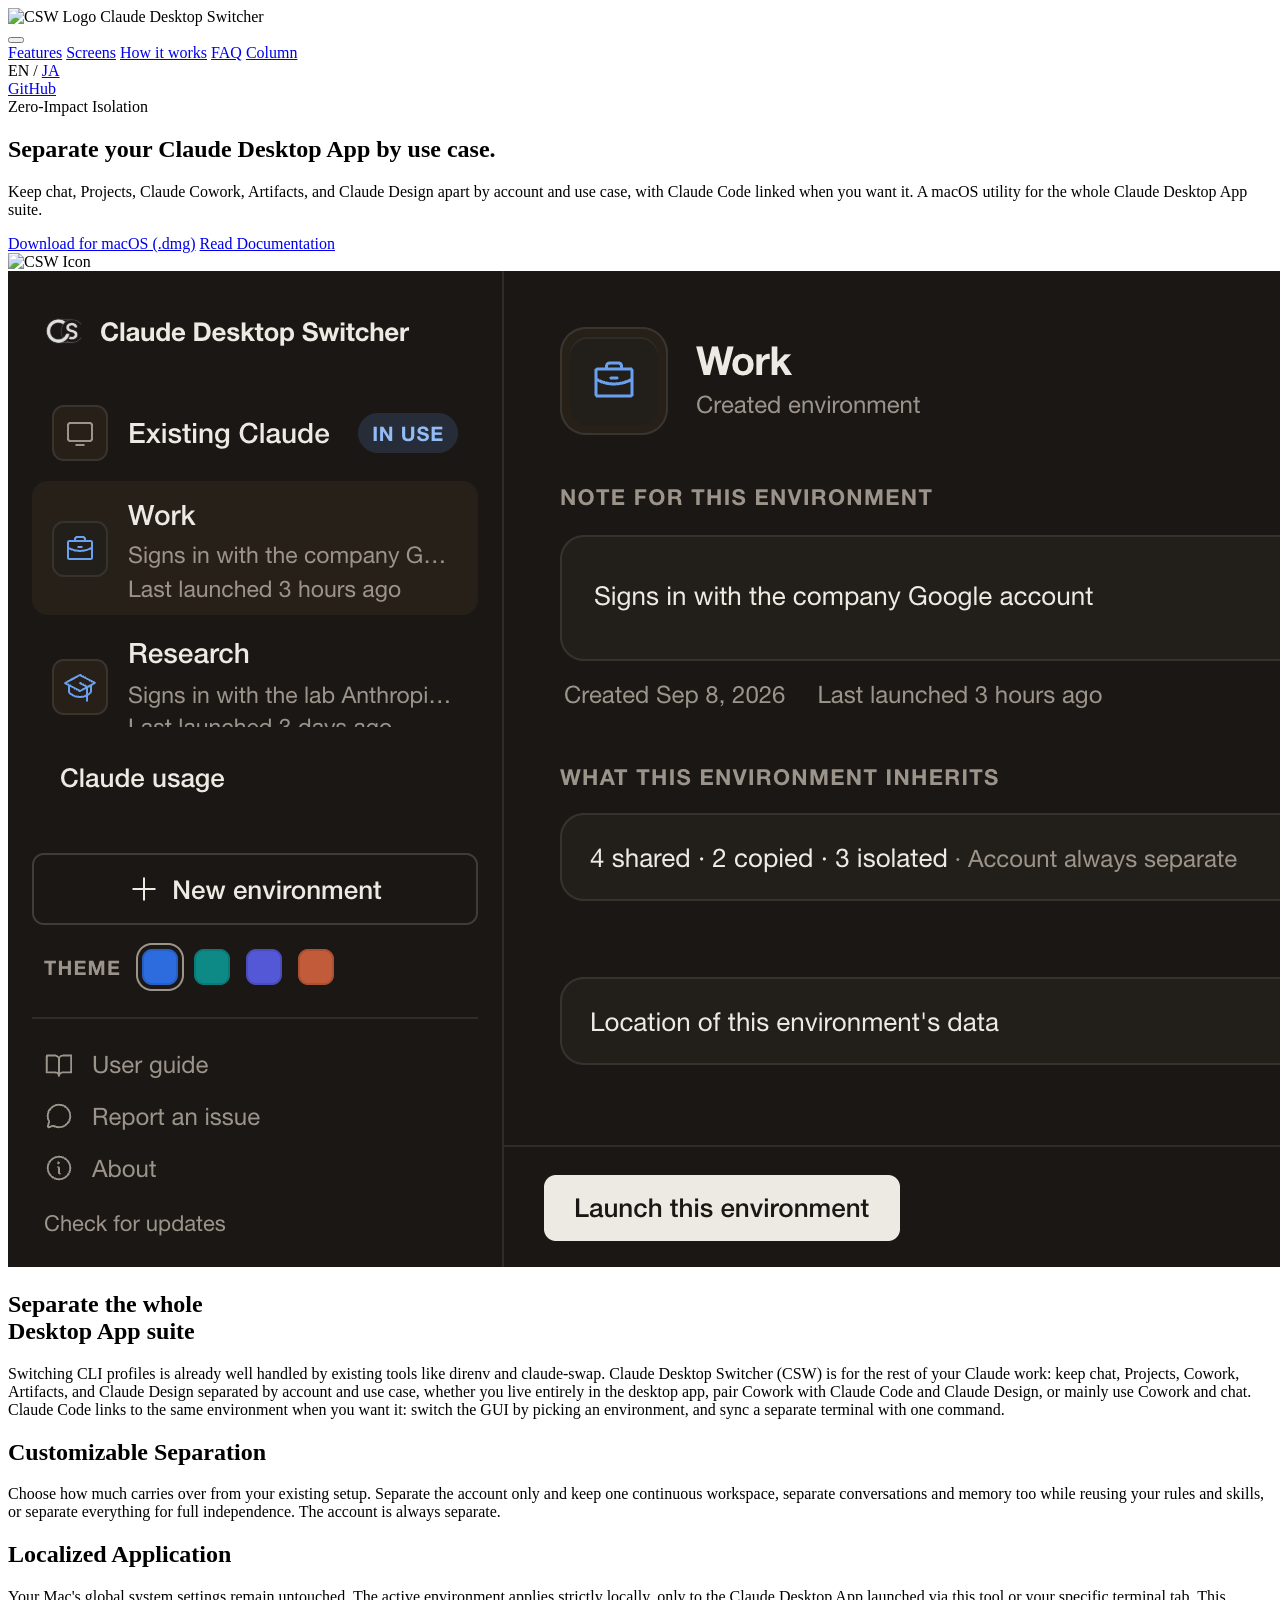
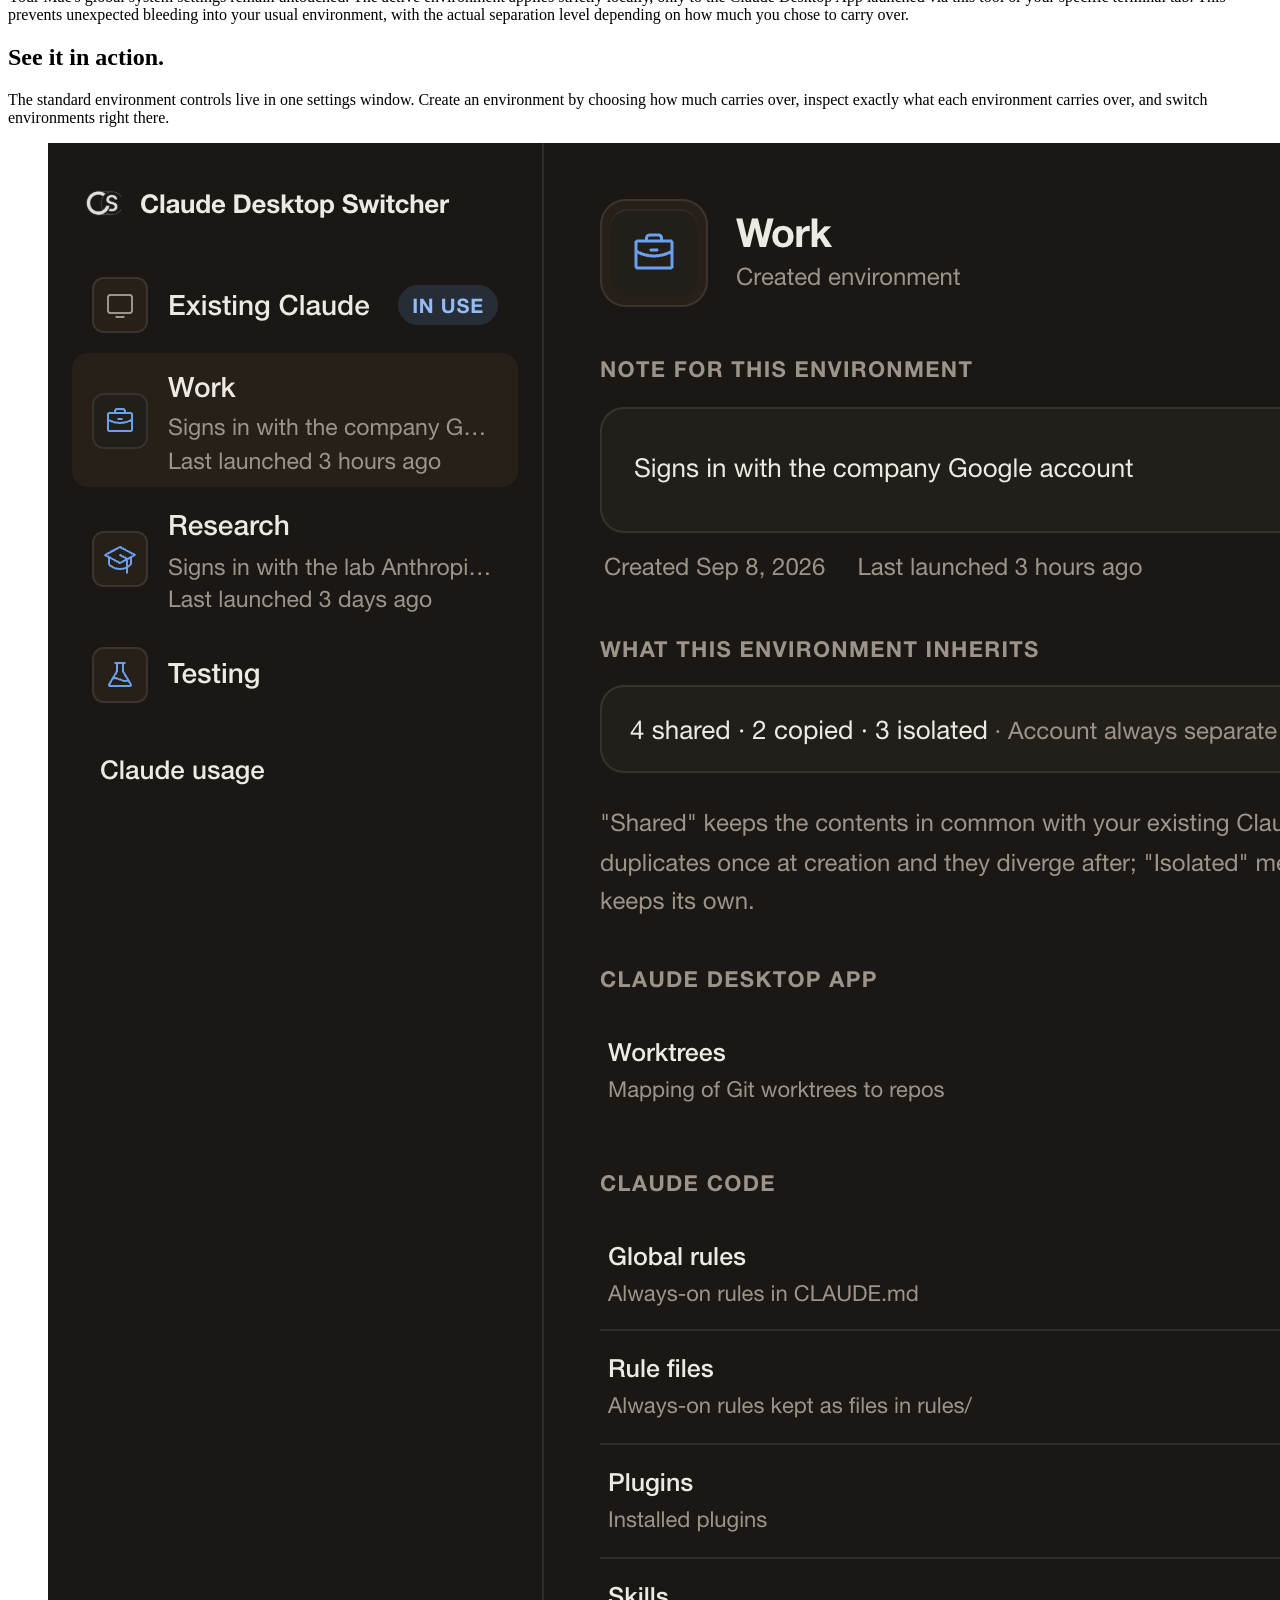
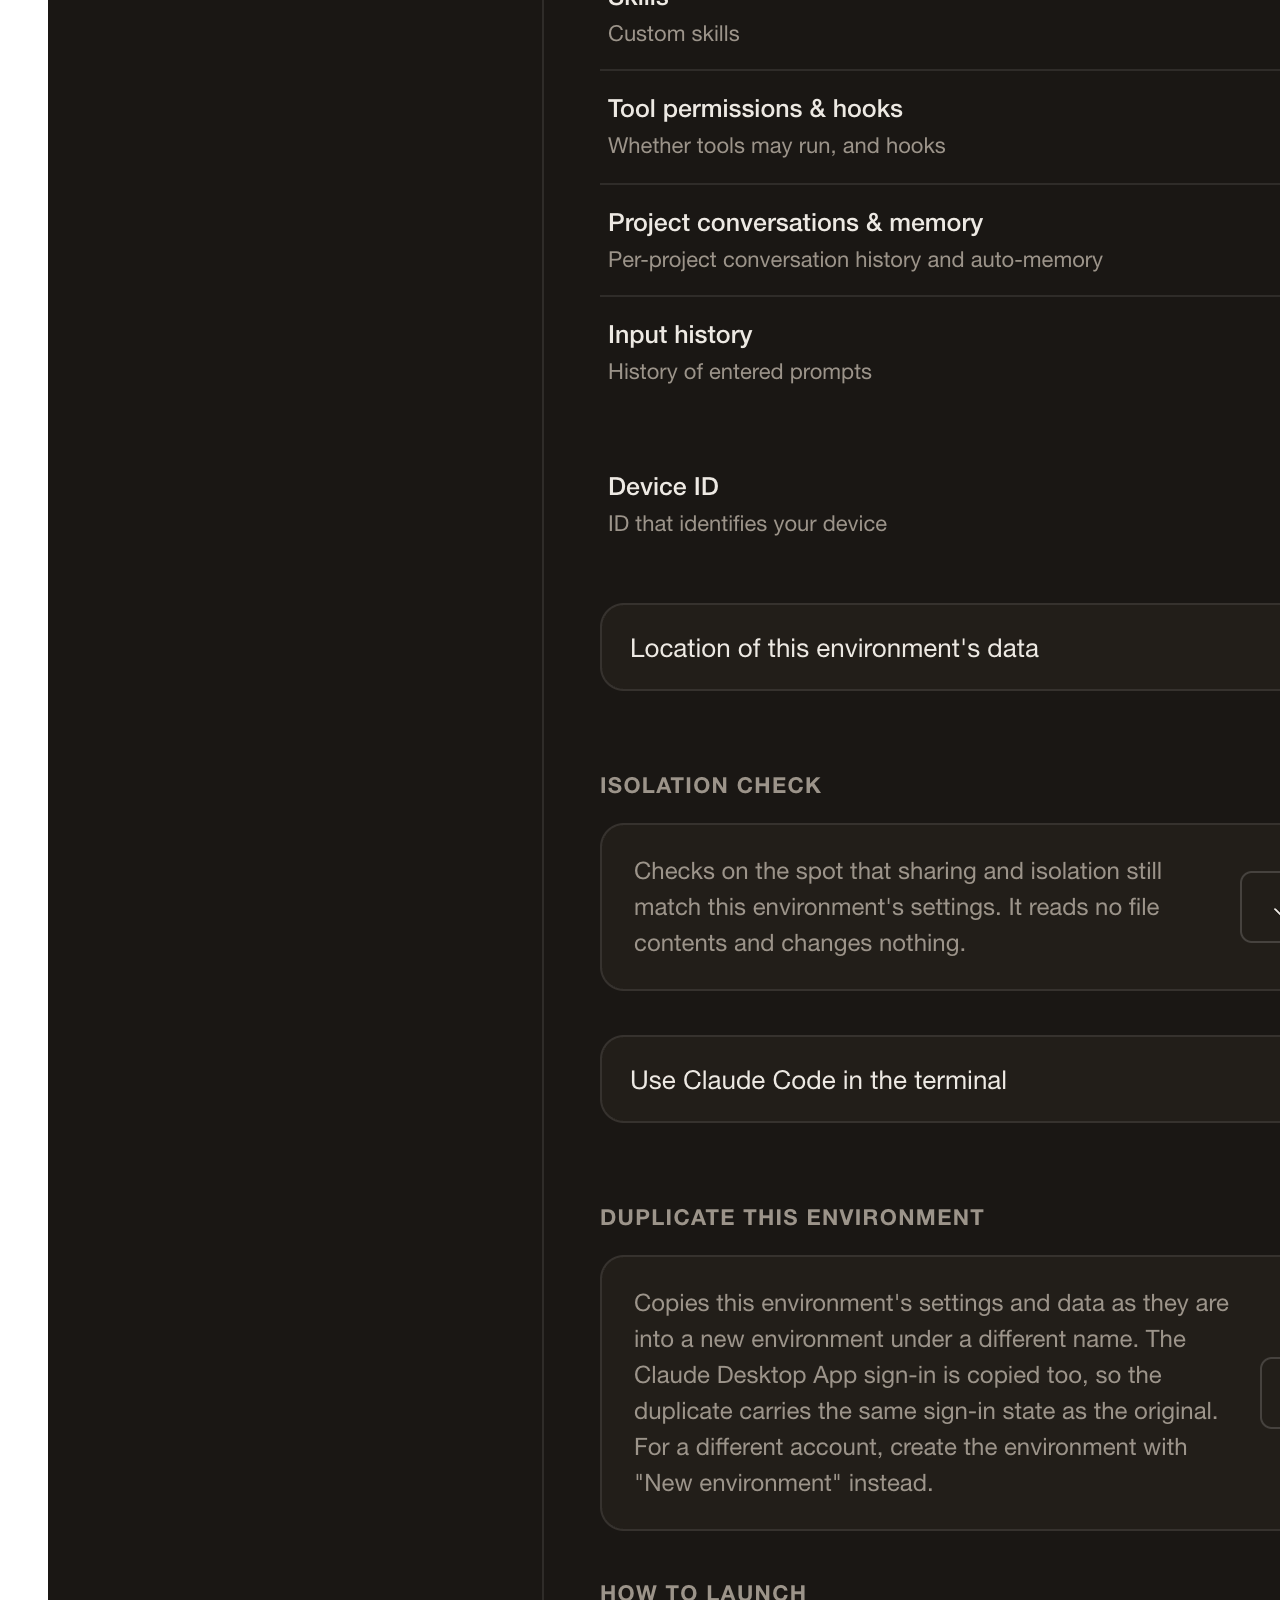
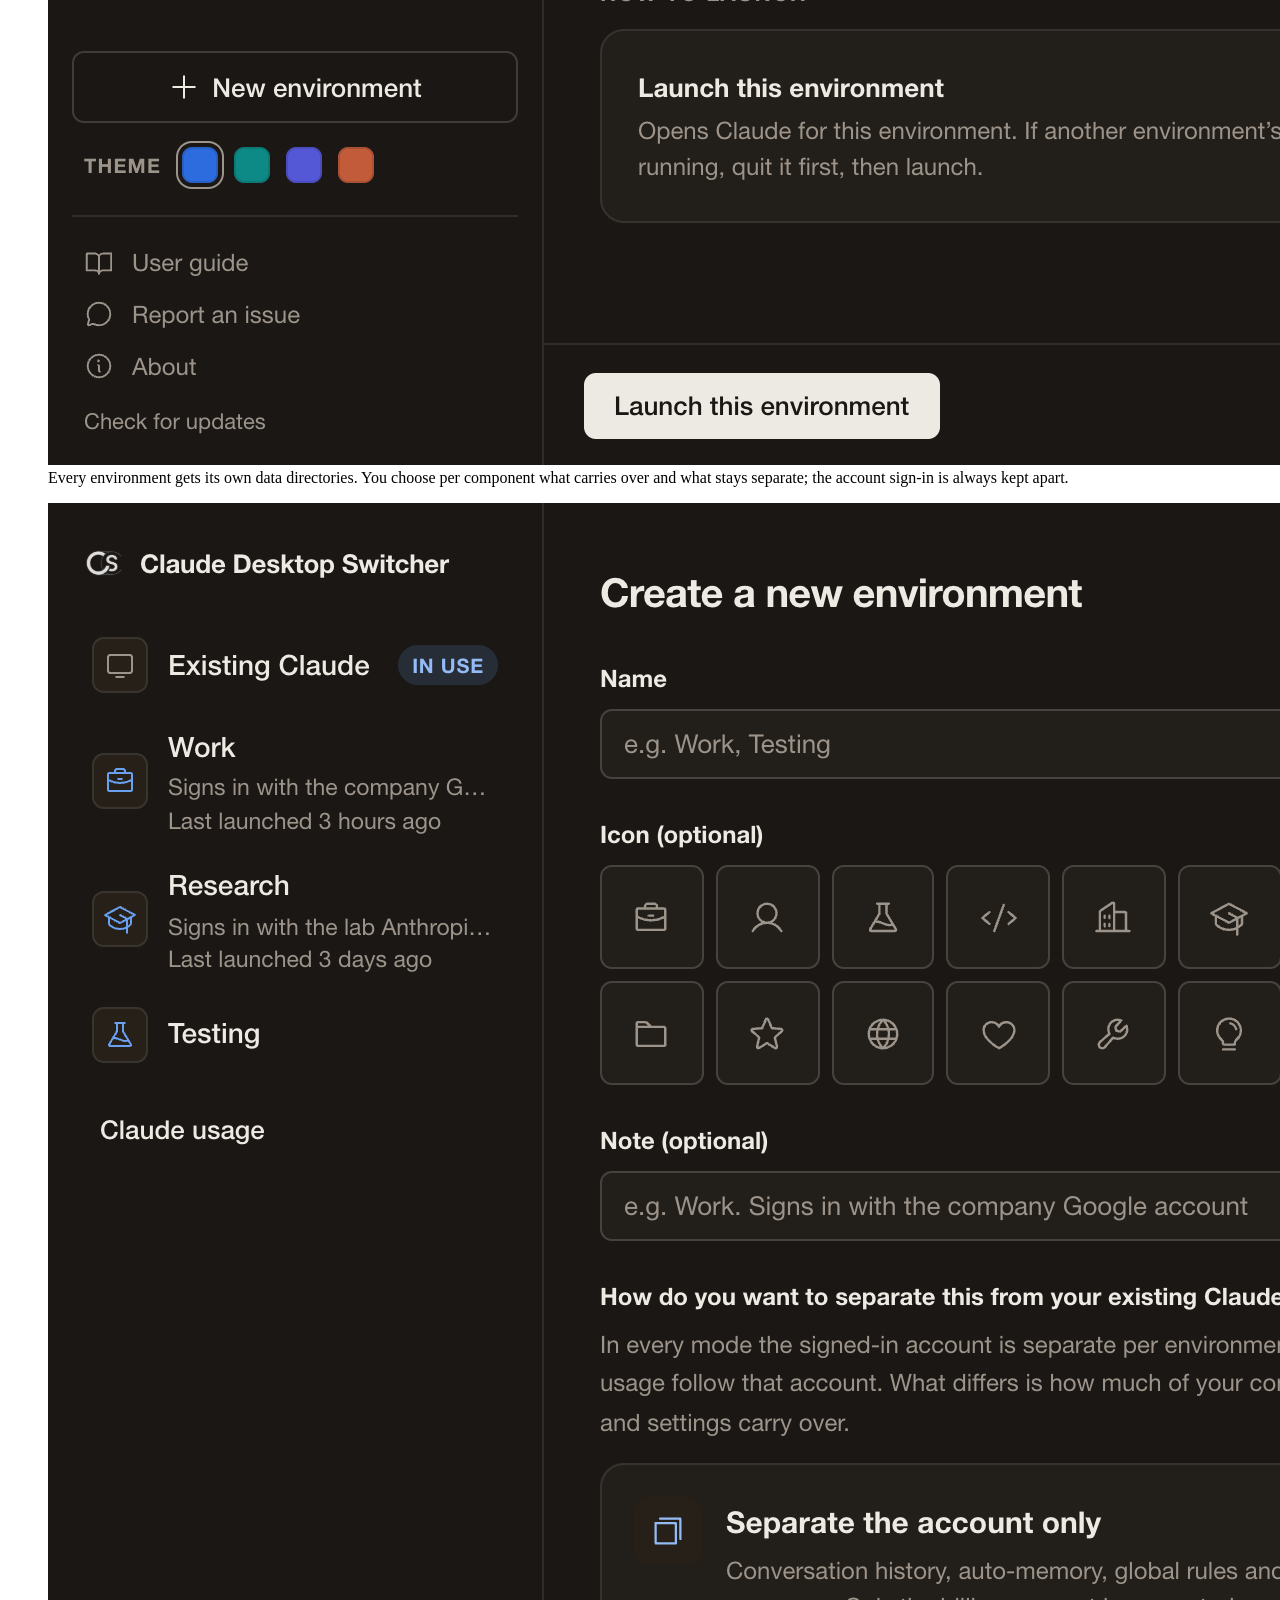
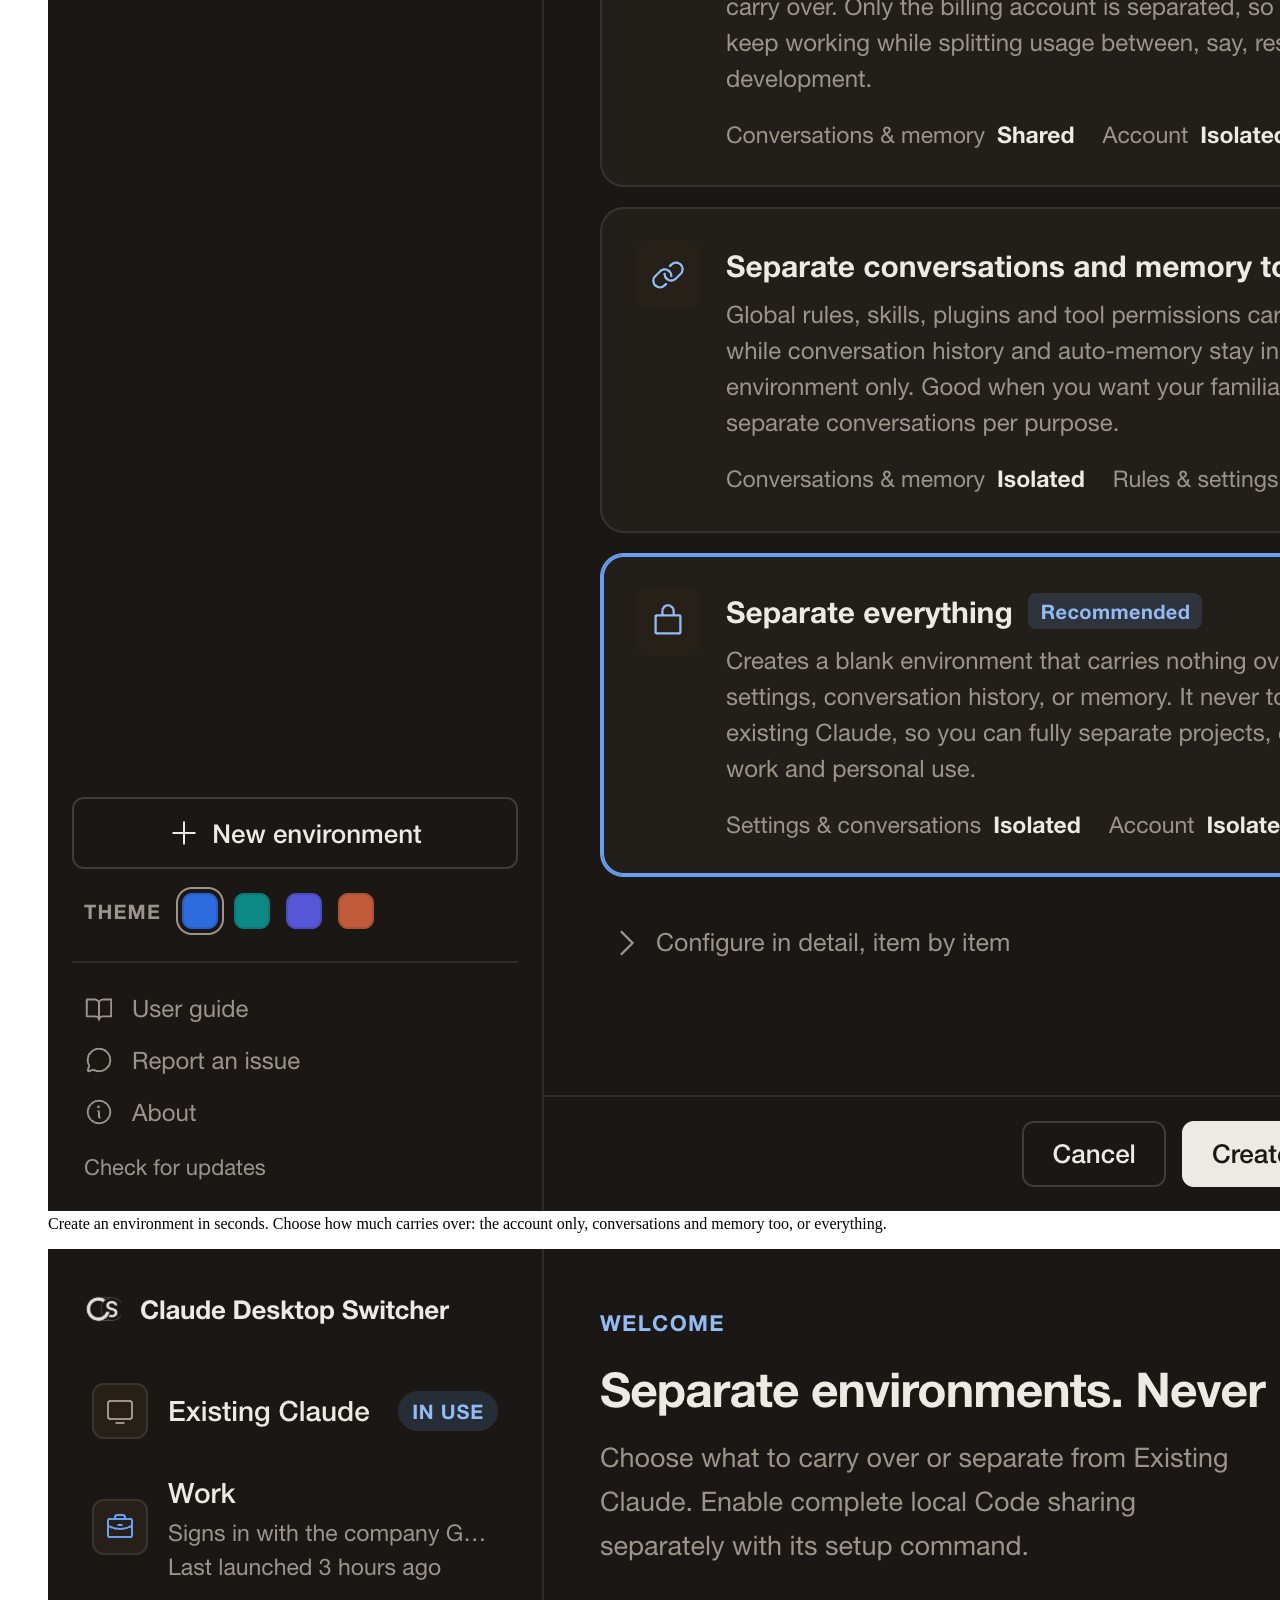
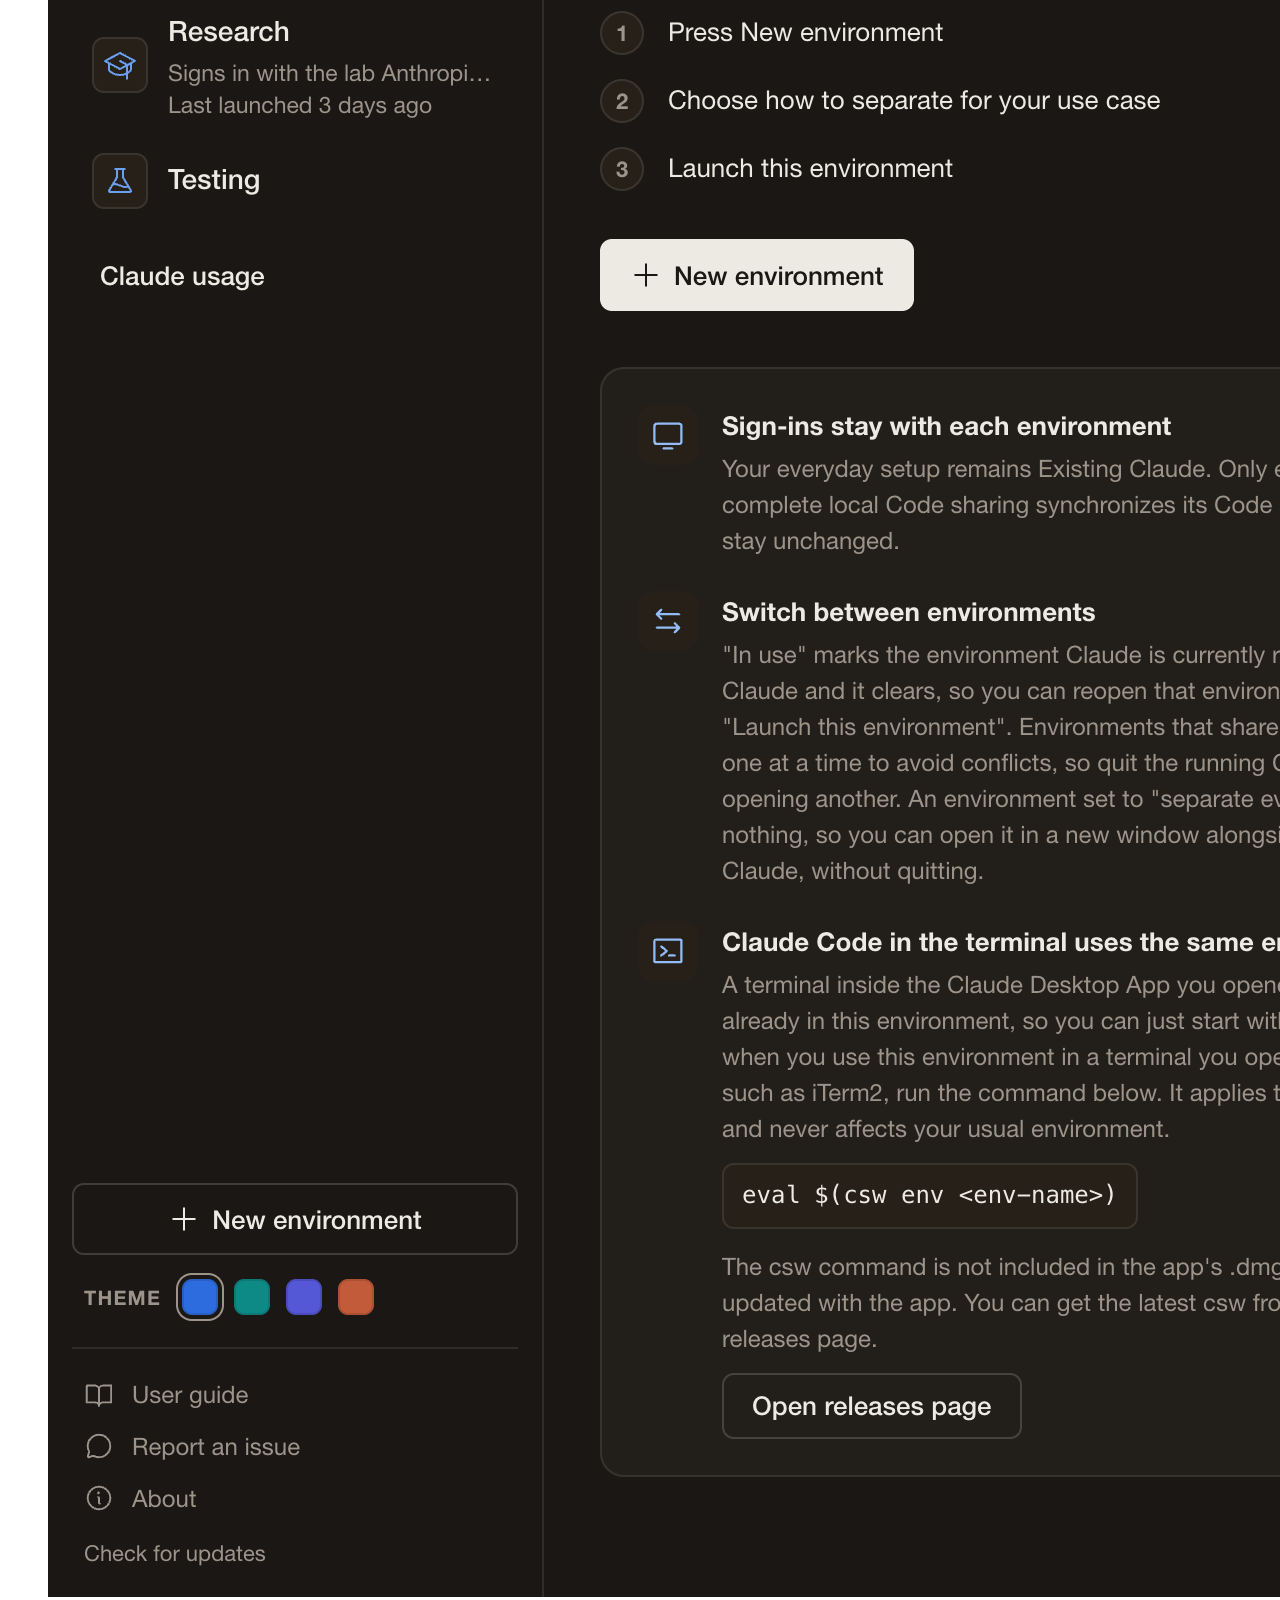
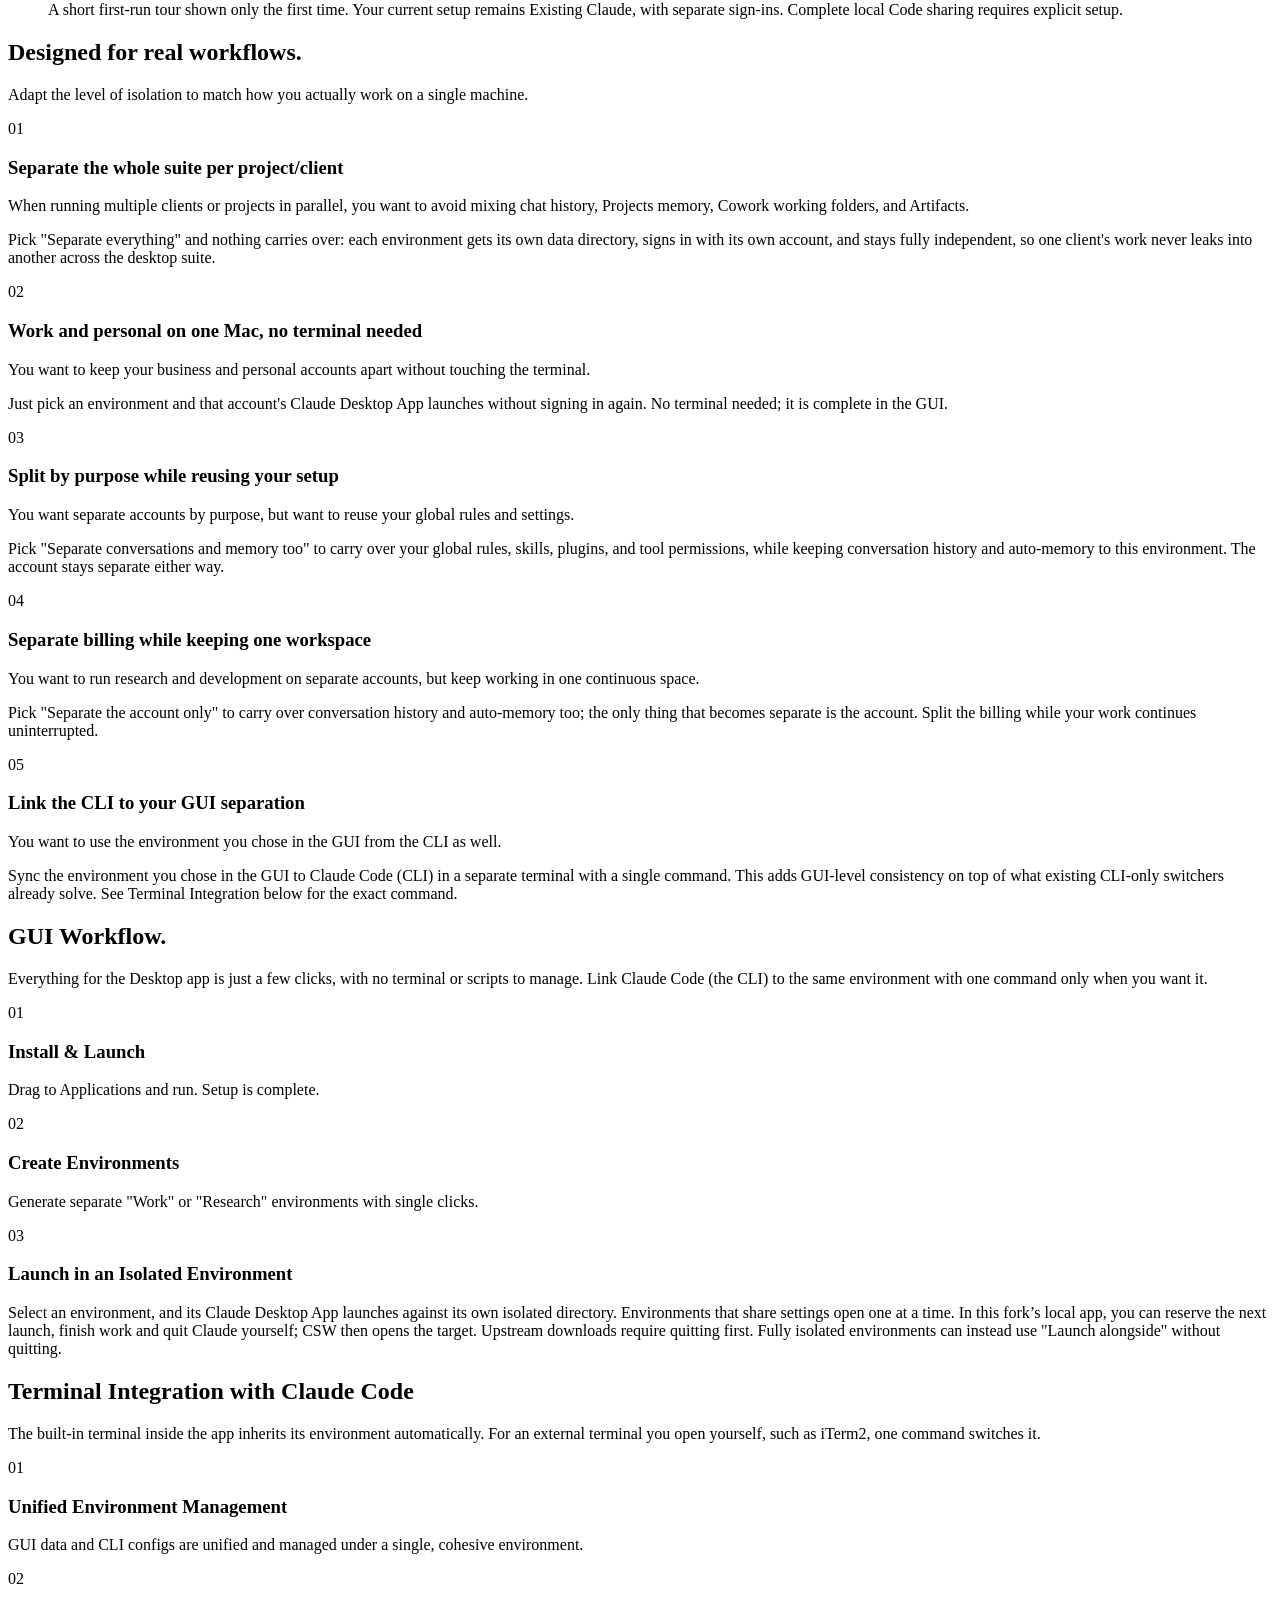
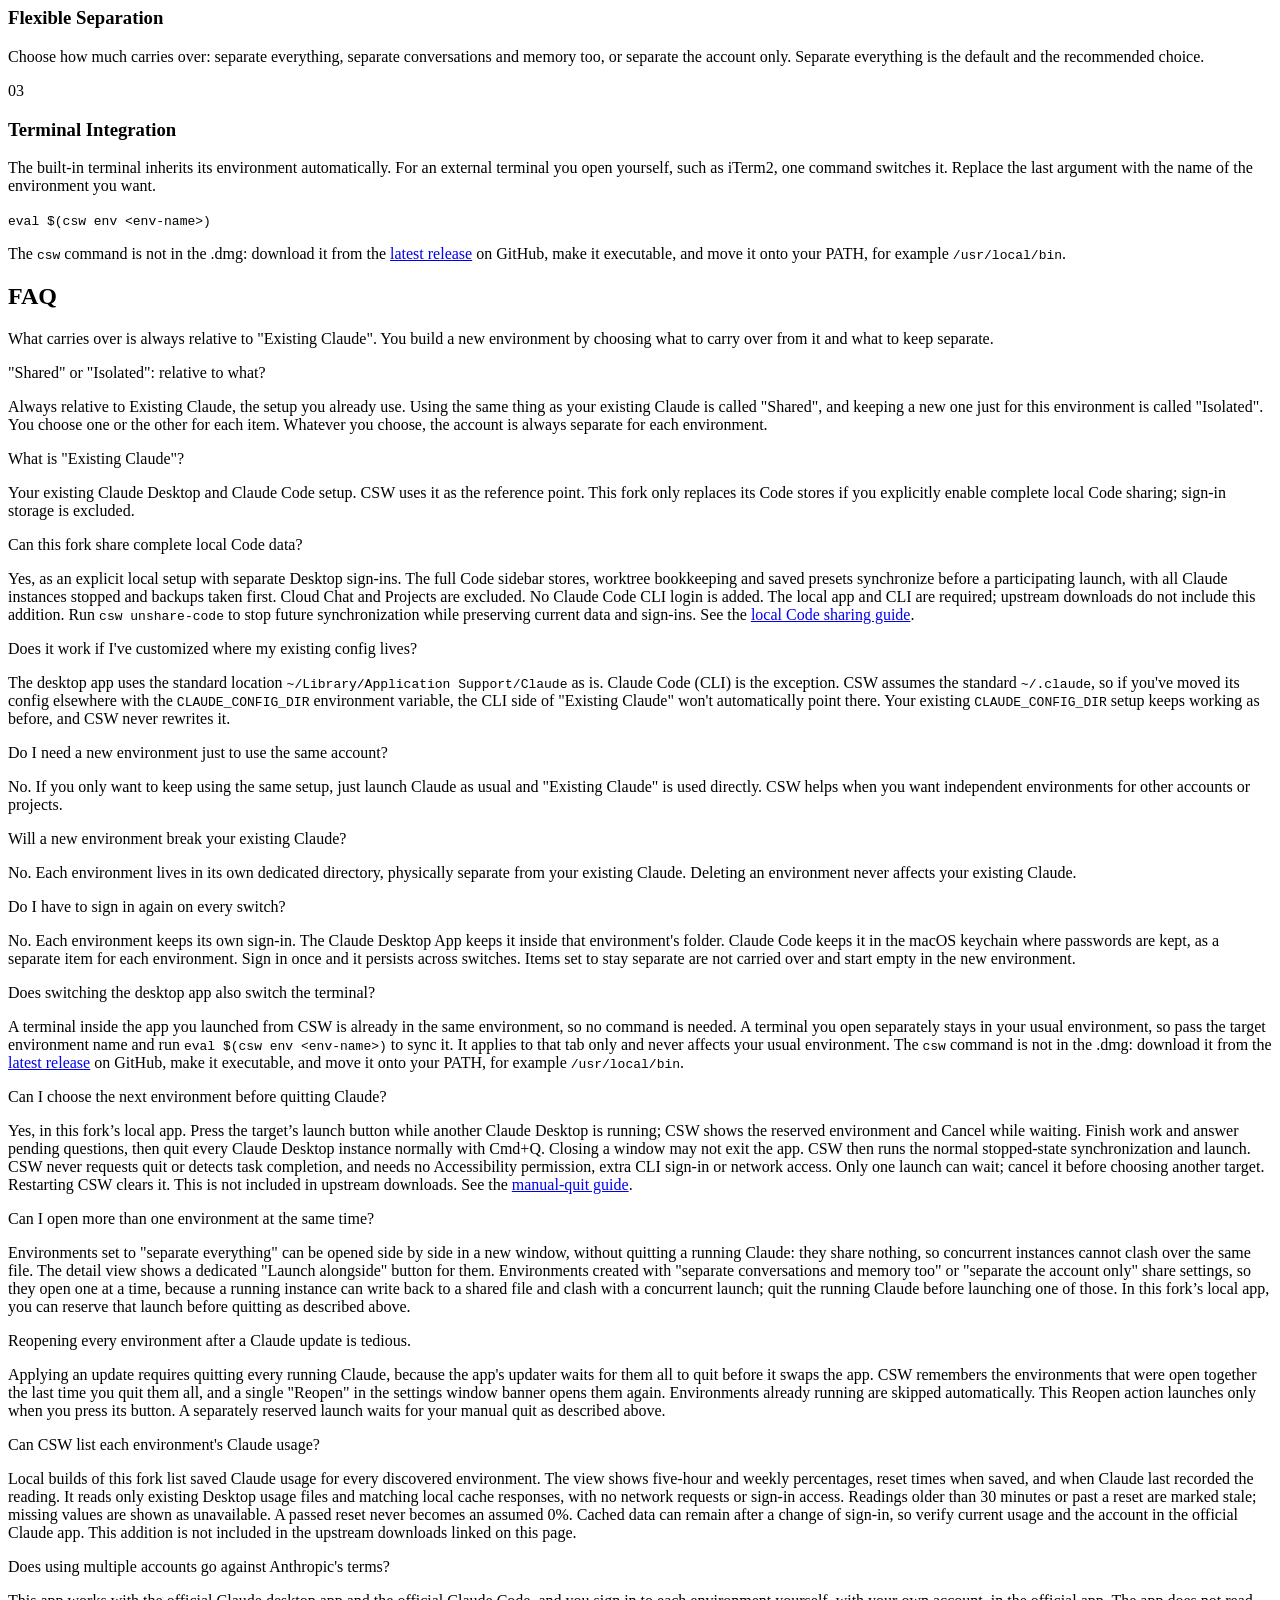
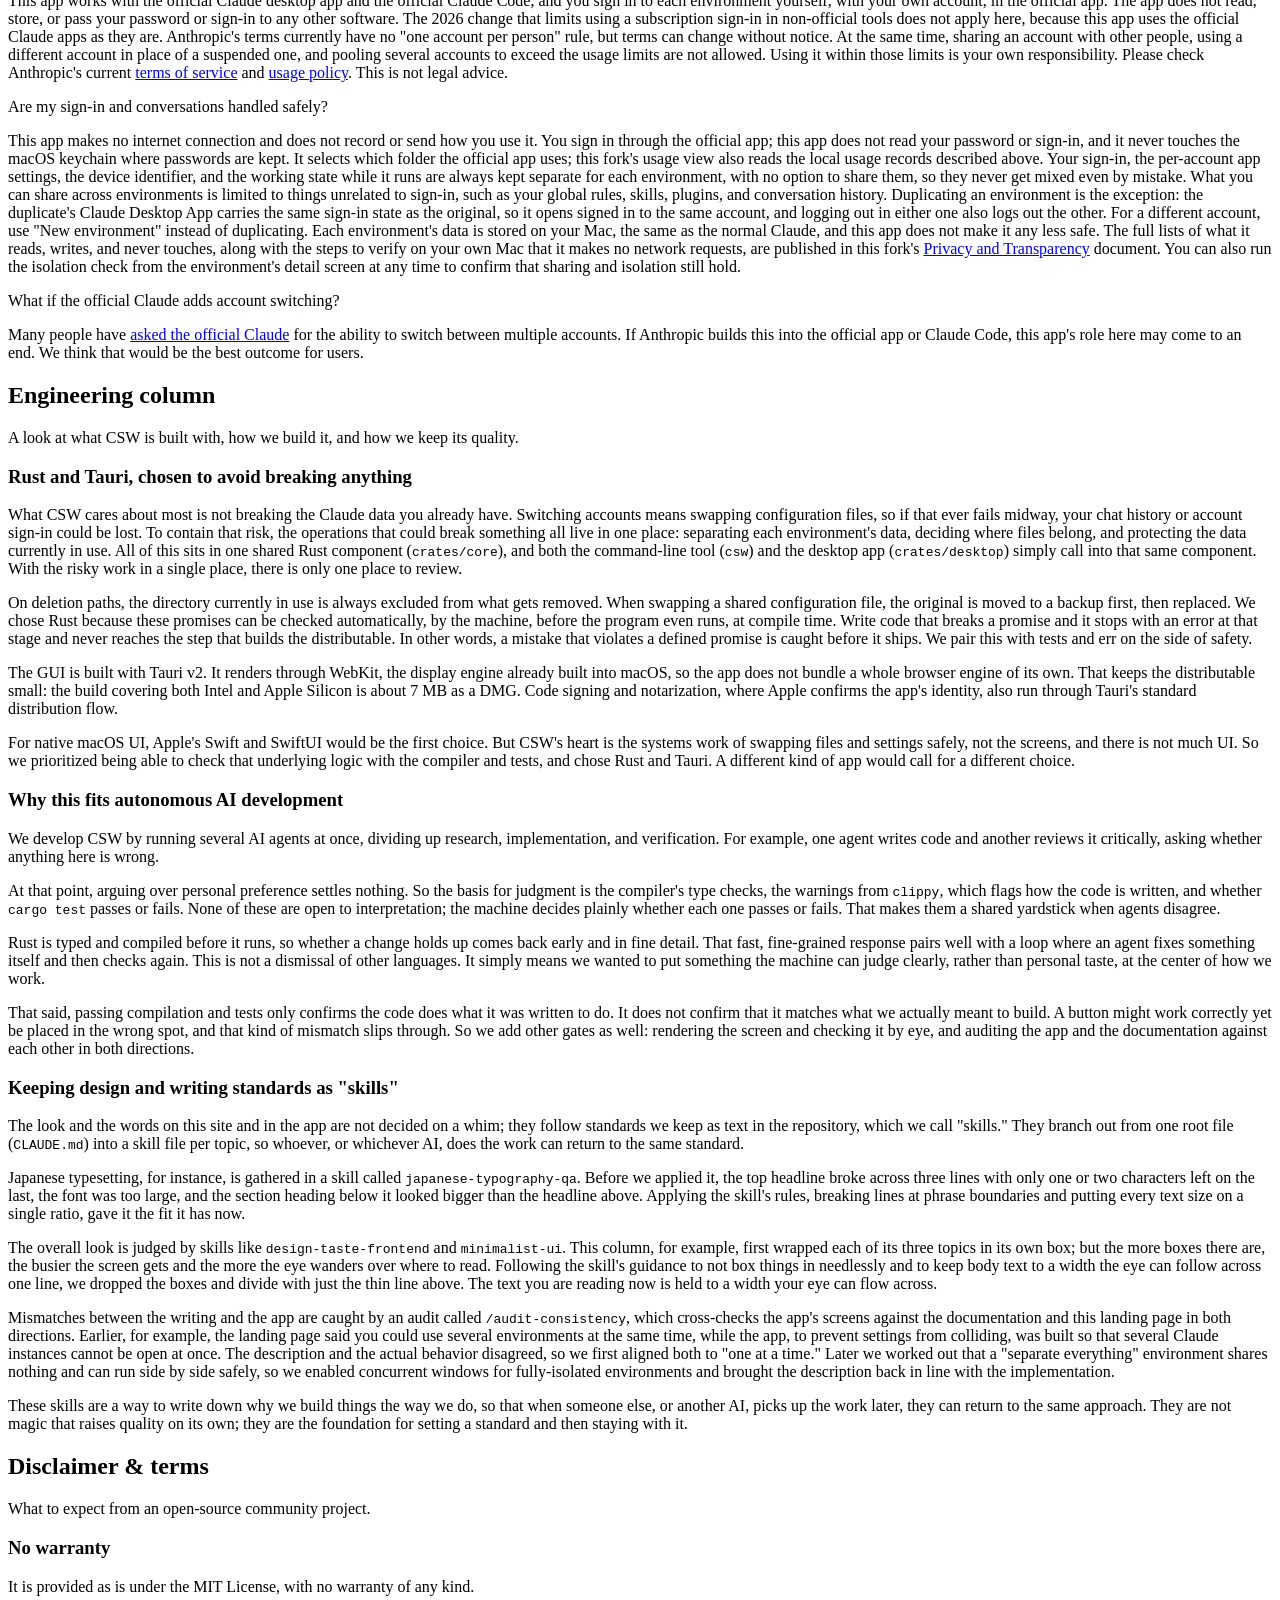
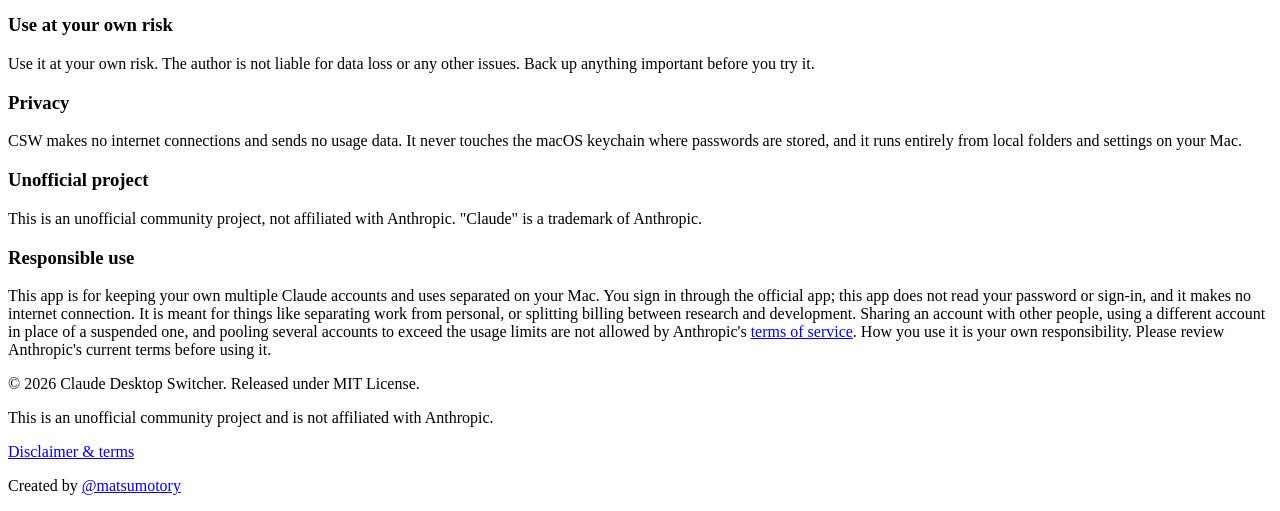
==== commit d9aae4bb: "docs: 手動終了を待つ起動の仕様と案内を揃える" ====
--- a/website/index.html
+++ b/website/index.html
@@ -80,7 +80,7 @@
                             <img src="assets/logo.png" class="menu-bar-logo" alt="CSW Icon">
                         </div>
                     </div>
-                    <img src="assets/hero.png?v=0.24.6-local.6" width="1520" height="996" alt="Settings Interface" class="hero-image">
+                    <img src="assets/hero.png?v=0.24.6-local.5" width="1520" height="996" alt="Settings Interface" class="hero-image">
                 </div>
             </div>
         </section>
@@ -119,15 +119,15 @@
             </div>
             <div class="screens-bento">
                 <figure class="screen-card fade-in delay-1">
-                    <img src="assets/screen_overview.png?v=0.24.6-local.6" width="1520" height="3522" alt="CSW settings window showing an environment's paths and a per-component carry-over matrix" loading="lazy">
+                    <img src="assets/screen_overview.png?v=0.24.6-local.5" width="1520" height="3522" alt="CSW settings window showing an environment's paths and a per-component carry-over matrix" loading="lazy">
                     <figcaption>Every environment gets its own data directories. You choose per component what carries over and what stays separate; the account sign-in is always kept apart.</figcaption>
                 </figure>
                 <figure class="screen-card fade-in delay-2">
-                    <img src="assets/screen_create.png?v=0.24.6-local.6" width="1520" height="2308" alt="New-environment screen offering the three separation modes" loading="lazy">
+                    <img src="assets/screen_create.png?v=0.24.6-local.5" width="1520" height="2308" alt="New-environment screen offering the three separation modes" loading="lazy">
                     <figcaption>Create an environment in seconds. Choose how much carries over: the account only, conversations and memory too, or everything.</figcaption>
                 </figure>
                 <figure class="screen-card fade-in delay-2">
-                    <img src="assets/screen_onboarding.png?v=0.24.6-local.6" width="1520" height="1948" alt="First-run onboarding explaining that the existing setup is preserved" loading="lazy">
+                    <img src="assets/screen_onboarding.png?v=0.24.6-local.5" width="1520" height="1948" alt="First-run onboarding explaining that the existing setup is preserved" loading="lazy">
                     <figcaption>A short first-run tour shown only the first time. Your current setup remains Existing Claude, with separate sign-ins. Complete local Code sharing requires explicit setup.</figcaption>
                 </figure>
             </div>
@@ -208,7 +208,7 @@
                     <div class="step-num">03</div>
                     <div class="step-body">
                         <h3>Launch in an Isolated Environment</h3>
-                        <p>Select an environment, and its Claude Desktop App launches against its own isolated directory. Environments that share settings open one at a time, so quit the running Claude before launching another. Environments set to "separate everything" share nothing, so you can open them in a new window alongside a running Claude, without quitting.</p>
+                        <p>Select an environment, and its Claude Desktop App launches against its own isolated directory. Environments that share settings open one at a time. In this fork’s local app, you can reserve the next launch, finish work and quit Claude yourself; CSW then opens the target. Upstream downloads require quitting first. Fully isolated environments can instead use "Launch alongside" without quitting.</p>
                     </div>
                 </div>
             </div>
@@ -282,12 +282,16 @@
                     <p class="faq-a">A terminal inside the app you launched from CSW is already in the same environment, so no command is needed. A terminal you open separately stays in your usual environment, so pass the target environment name and run <code>eval $(csw env &lt;env-name&gt;)</code> to sync it. It applies to that tab only and never affects your usual environment. The <code>csw</code> command is not in the .dmg: download it from the <a href="https://github.com/matsumotory/claude-desktop-switcher/releases/latest" target="_blank" rel="noopener">latest release</a> on GitHub, make it executable, and move it onto your PATH, for example <code>/usr/local/bin</code>.</p>
                 </div>
                 <div class="faq-item">
+                    <p class="faq-q">Can I choose the next environment before quitting Claude?</p>
+                    <p class="faq-a">Yes, in this fork’s local app. Press the target’s launch button while another Claude Desktop is running; CSW shows the reserved environment and Cancel while waiting. Finish work and answer pending questions, then quit every Claude Desktop instance normally with Cmd+Q. Closing a window may not exit the app. CSW then runs the normal stopped-state synchronization and launch. CSW never requests quit or detects task completion, and needs no Accessibility permission, extra CLI sign-in or network access. Only one launch can wait; cancel it before choosing another target. Restarting CSW clears it. This is not included in upstream downloads. See the <a href="https://github.com/seichris/claude-desktop-switcher/blob/main/docs/USER_GUIDE_EN.md#launch-after-you-quit-claude" target="_blank" rel="noopener">manual-quit guide</a>.</p>
+                </div>
+                <div class="faq-item">
                     <p class="faq-q">Can I open more than one environment at the same time?</p>
-                    <p class="faq-a">Environments set to "separate everything" can be opened side by side in a new window, without quitting a running Claude: they share nothing, so concurrent instances cannot clash over the same file. The detail view shows a dedicated "Launch alongside" button for them. Environments created with "separate conversations and memory too" or "separate the account only" share settings, so they open one at a time, because a running instance can write back to a shared file and clash with a concurrent launch; quit the running Claude before launching one of those. Automatic quitting is unavailable while a safe readiness check remains unresolved; current use needs no Accessibility grant. See the <a href="https://github.com/seichris/claude-desktop-switcher/blob/main/docs/proposals/automatic-account-switch.md" target="_blank" rel="noopener">development proposal</a>.</p>
+                    <p class="faq-a">Environments set to "separate everything" can be opened side by side in a new window, without quitting a running Claude: they share nothing, so concurrent instances cannot clash over the same file. The detail view shows a dedicated "Launch alongside" button for them. Environments created with "separate conversations and memory too" or "separate the account only" share settings, so they open one at a time, because a running instance can write back to a shared file and clash with a concurrent launch; quit the running Claude before launching one of those. In this fork’s local app, you can reserve that launch before quitting as described above.</p>
                 </div>
                 <div class="faq-item">
                     <p class="faq-q">Reopening every environment after a Claude update is tedious.</p>
-                    <p class="faq-a">Applying an update requires quitting every running Claude, because the app's updater waits for them all to quit before it swaps the app. CSW remembers the environments that were open together the last time you quit them all, and a single "Reopen" in the settings window banner opens them again. Environments already running are skipped automatically. Nothing launches on its own; it opens only when you press the button.</p>
+                    <p class="faq-a">Applying an update requires quitting every running Claude, because the app's updater waits for them all to quit before it swaps the app. CSW remembers the environments that were open together the last time you quit them all, and a single "Reopen" in the settings window banner opens them again. Environments already running are skipped automatically. This Reopen action launches only when you press its button. A separately reserved launch waits for your manual quit as described above.</p>
                 </div>
                 <div class="faq-item">
                     <p class="faq-q">Can CSW list each environment's Claude usage?</p>
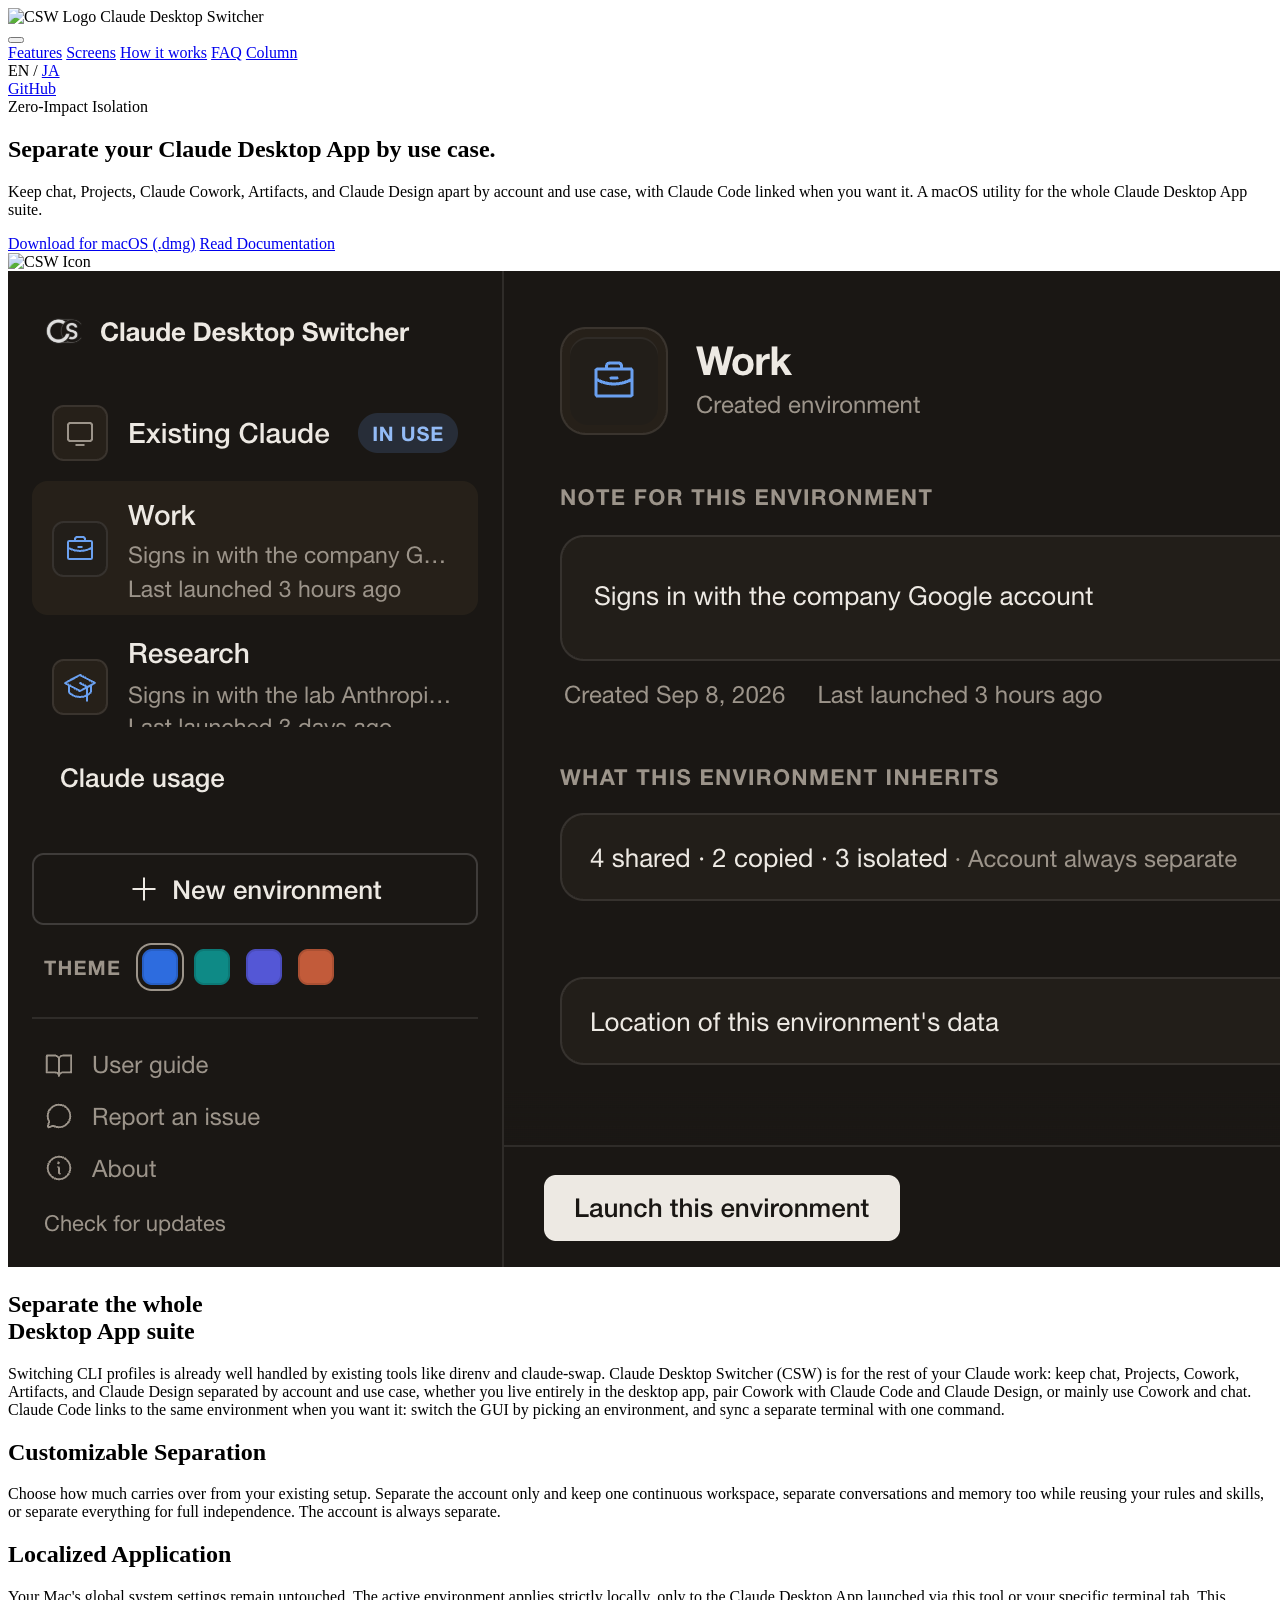
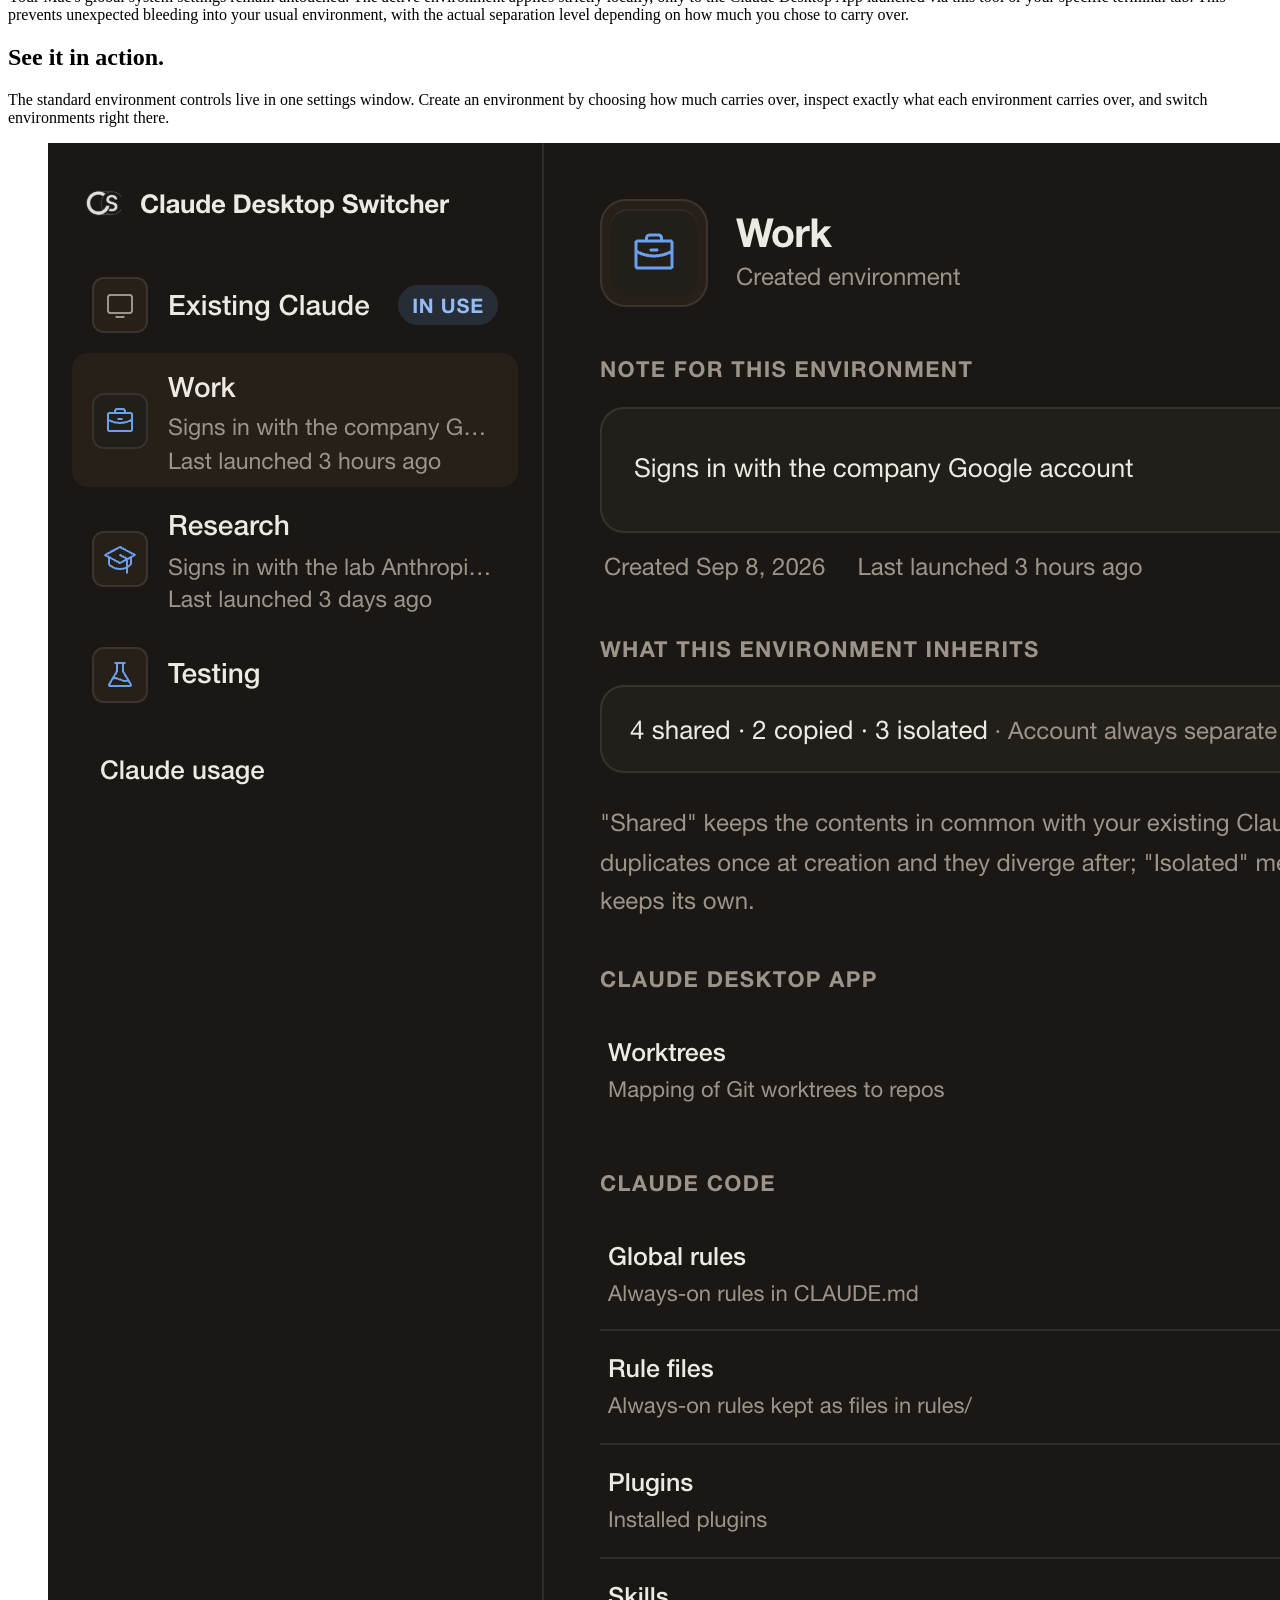
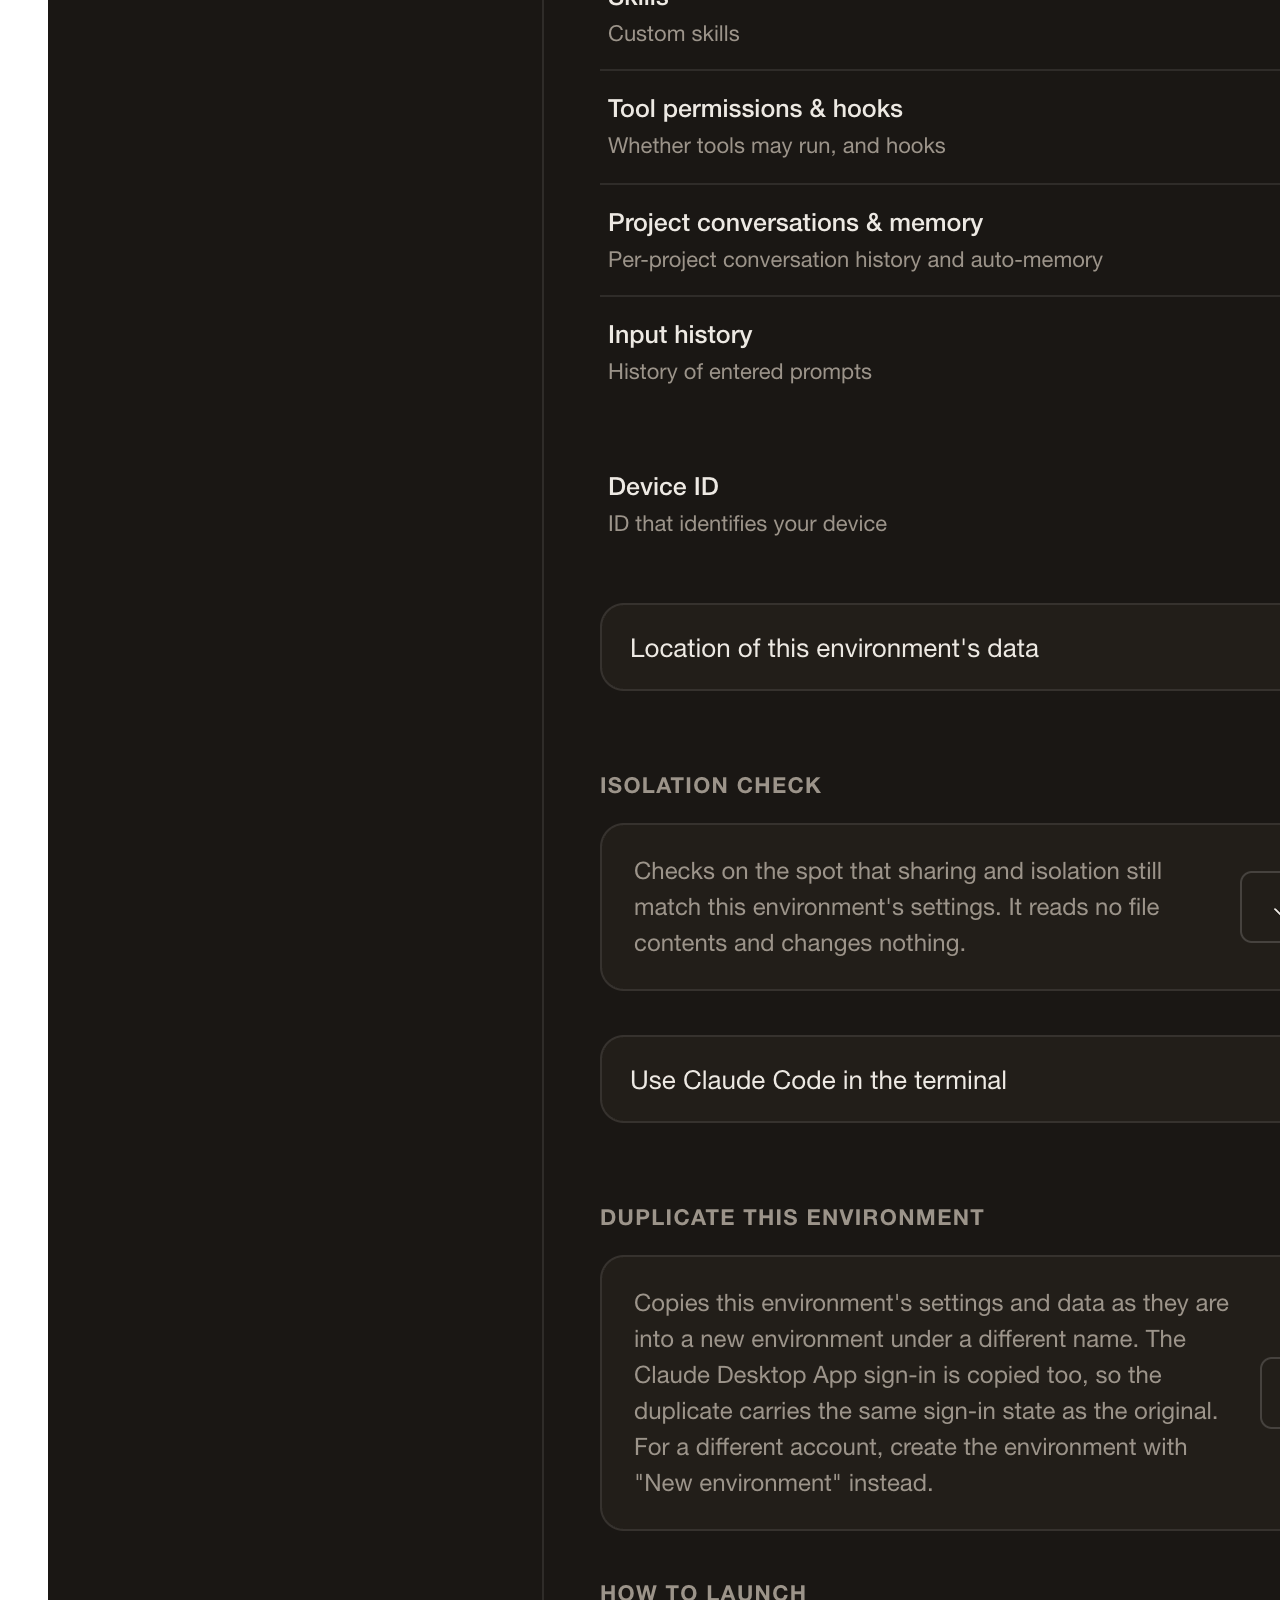
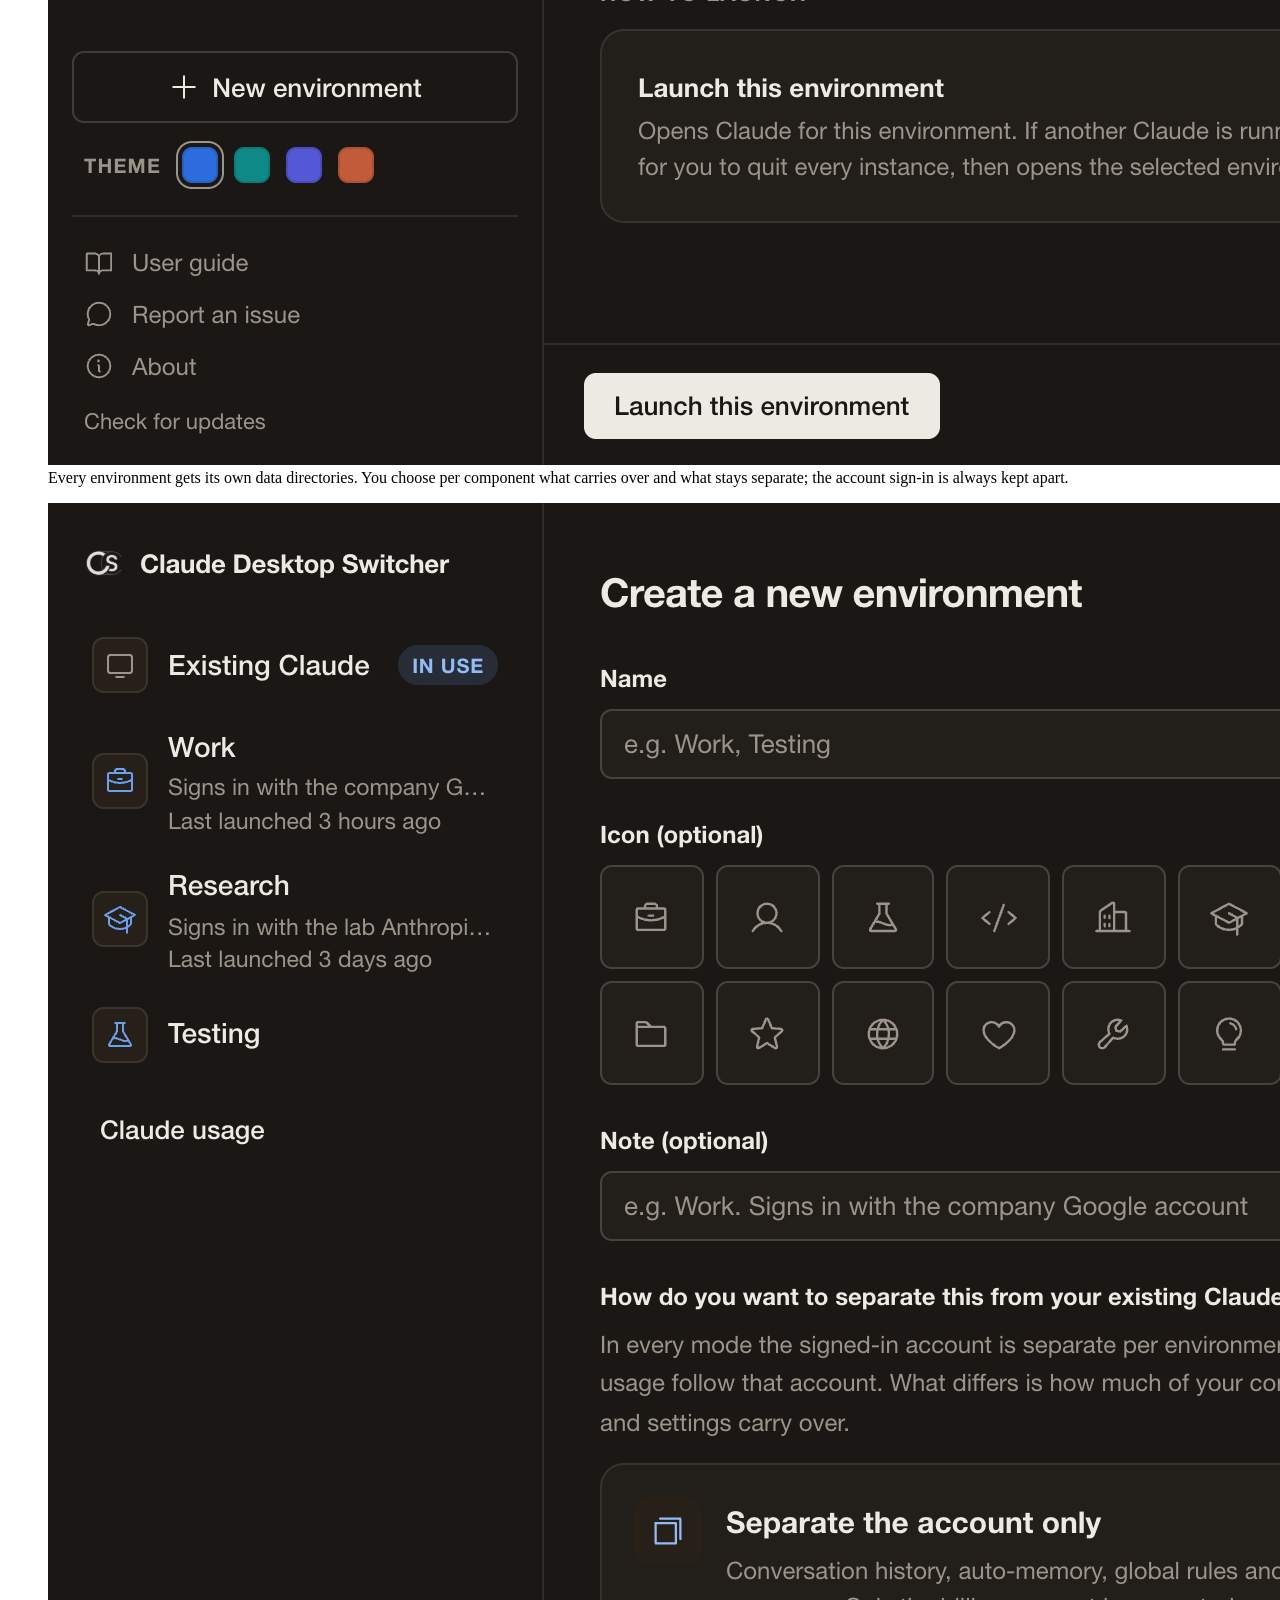
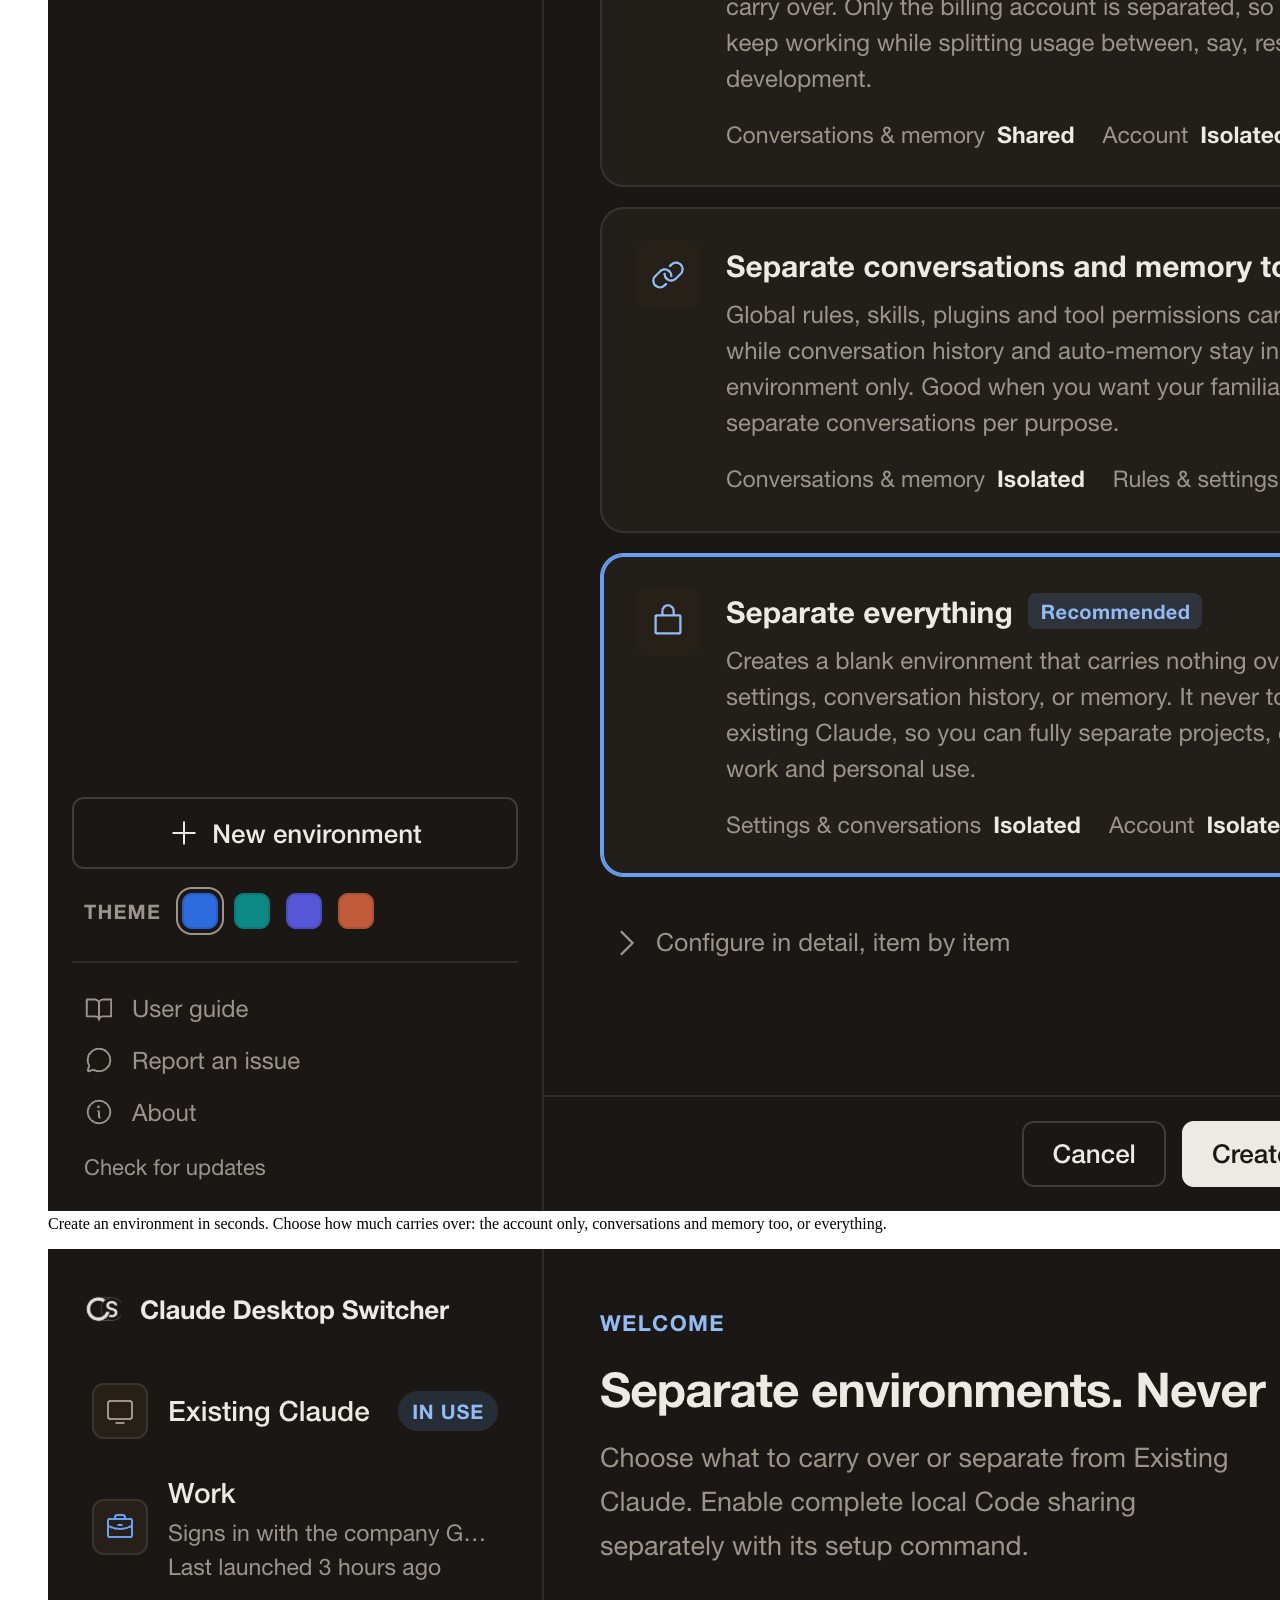
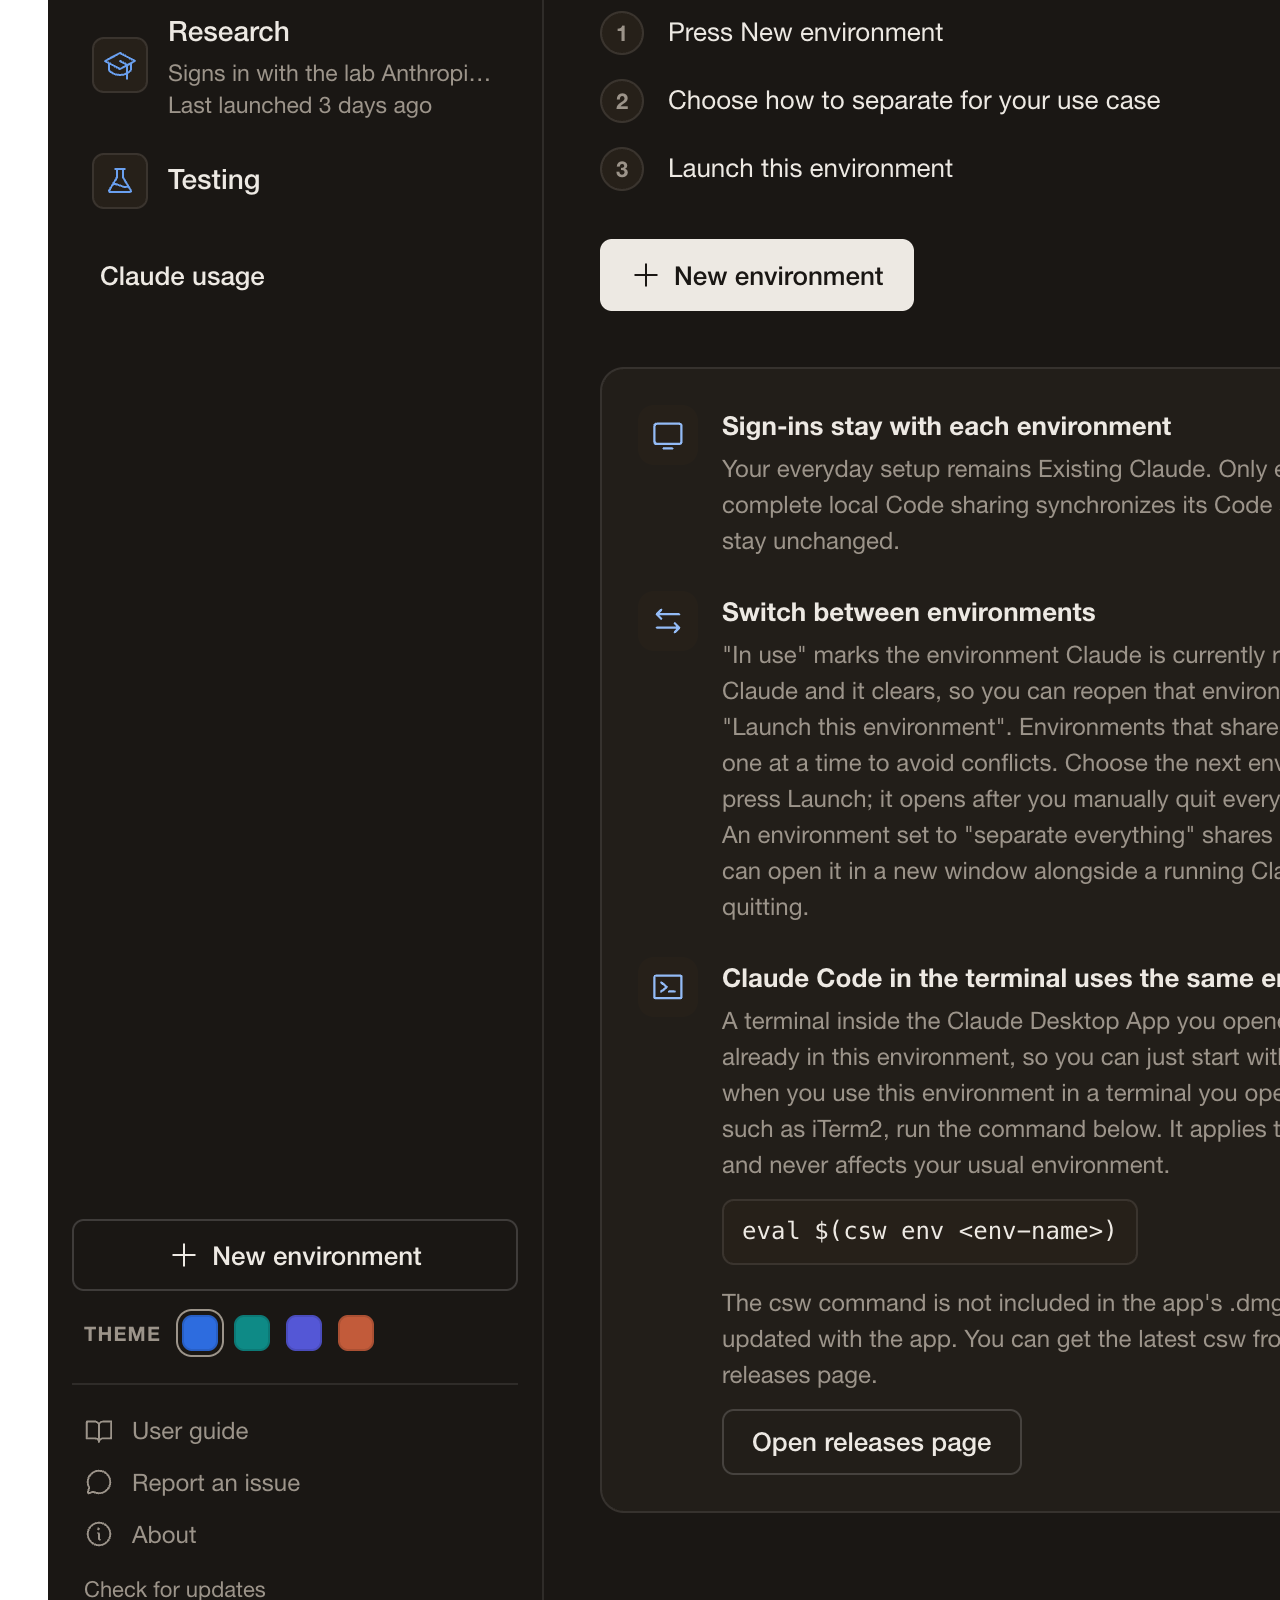
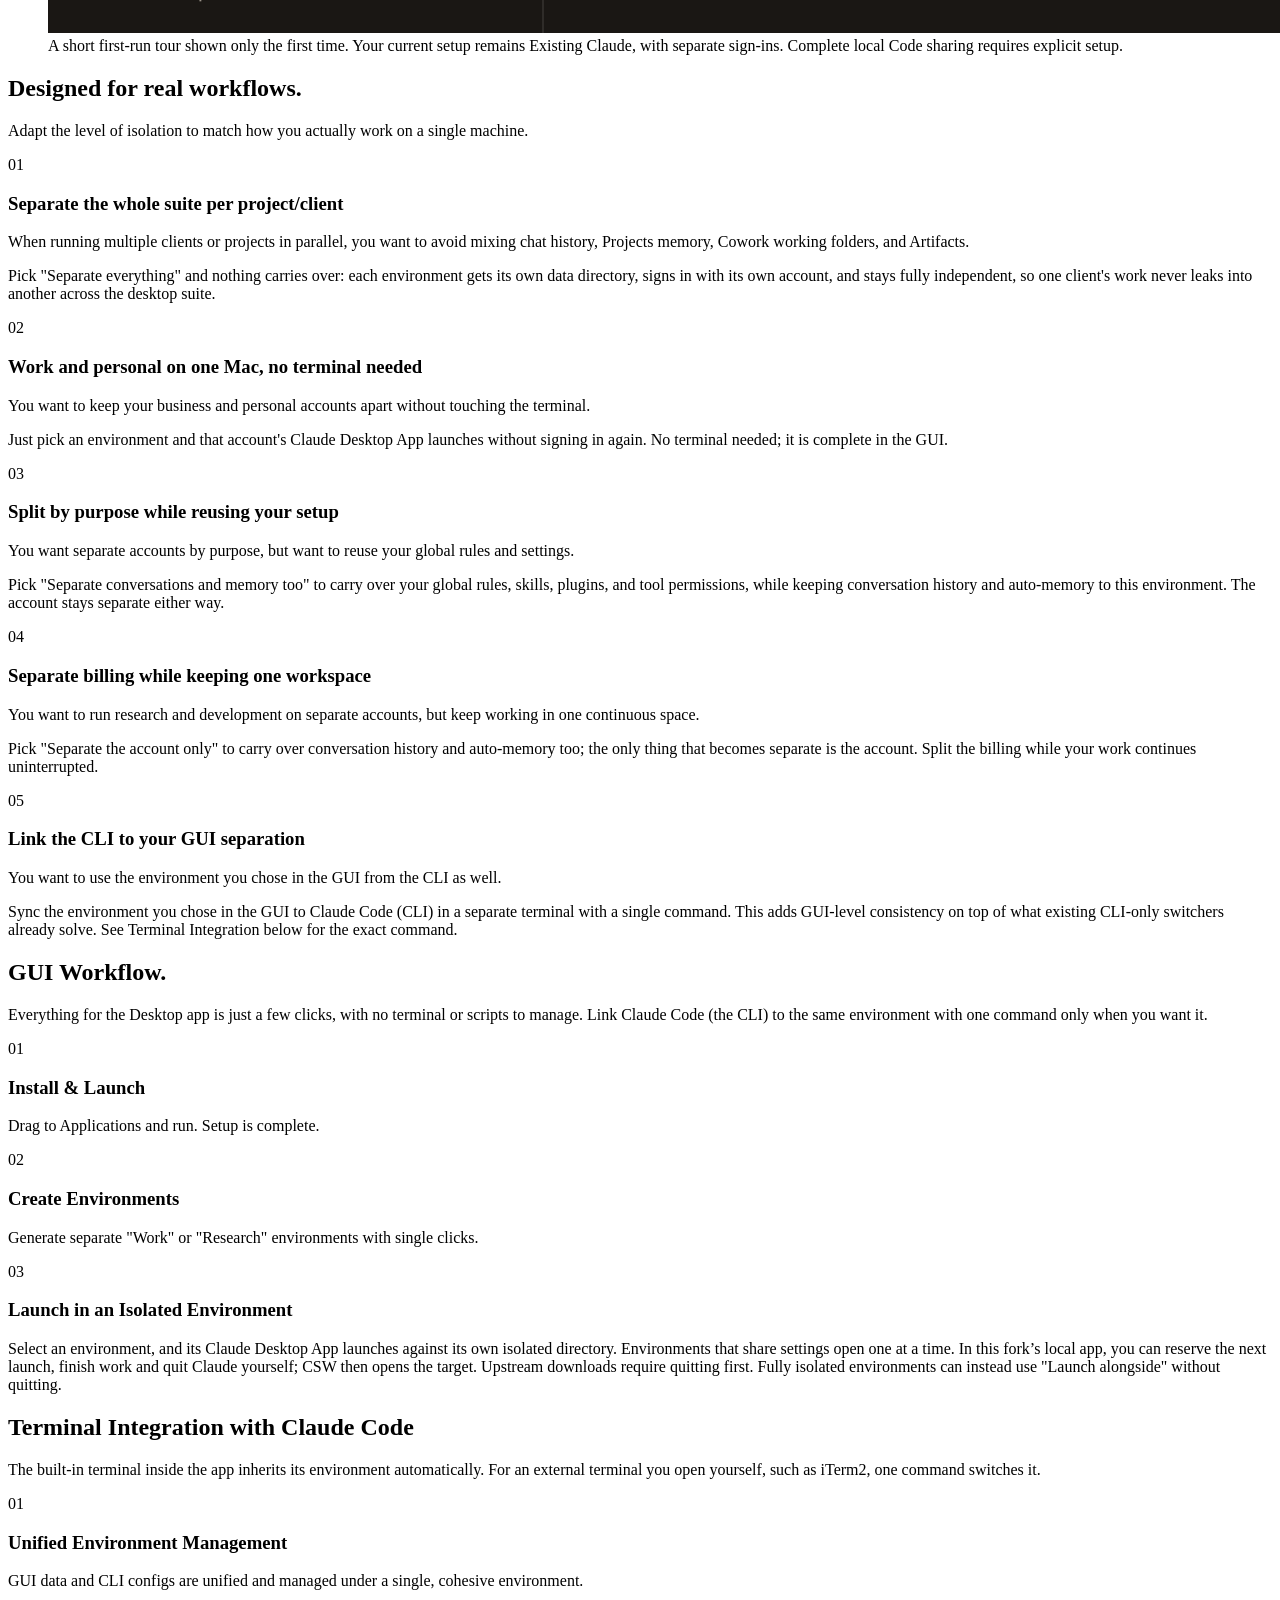
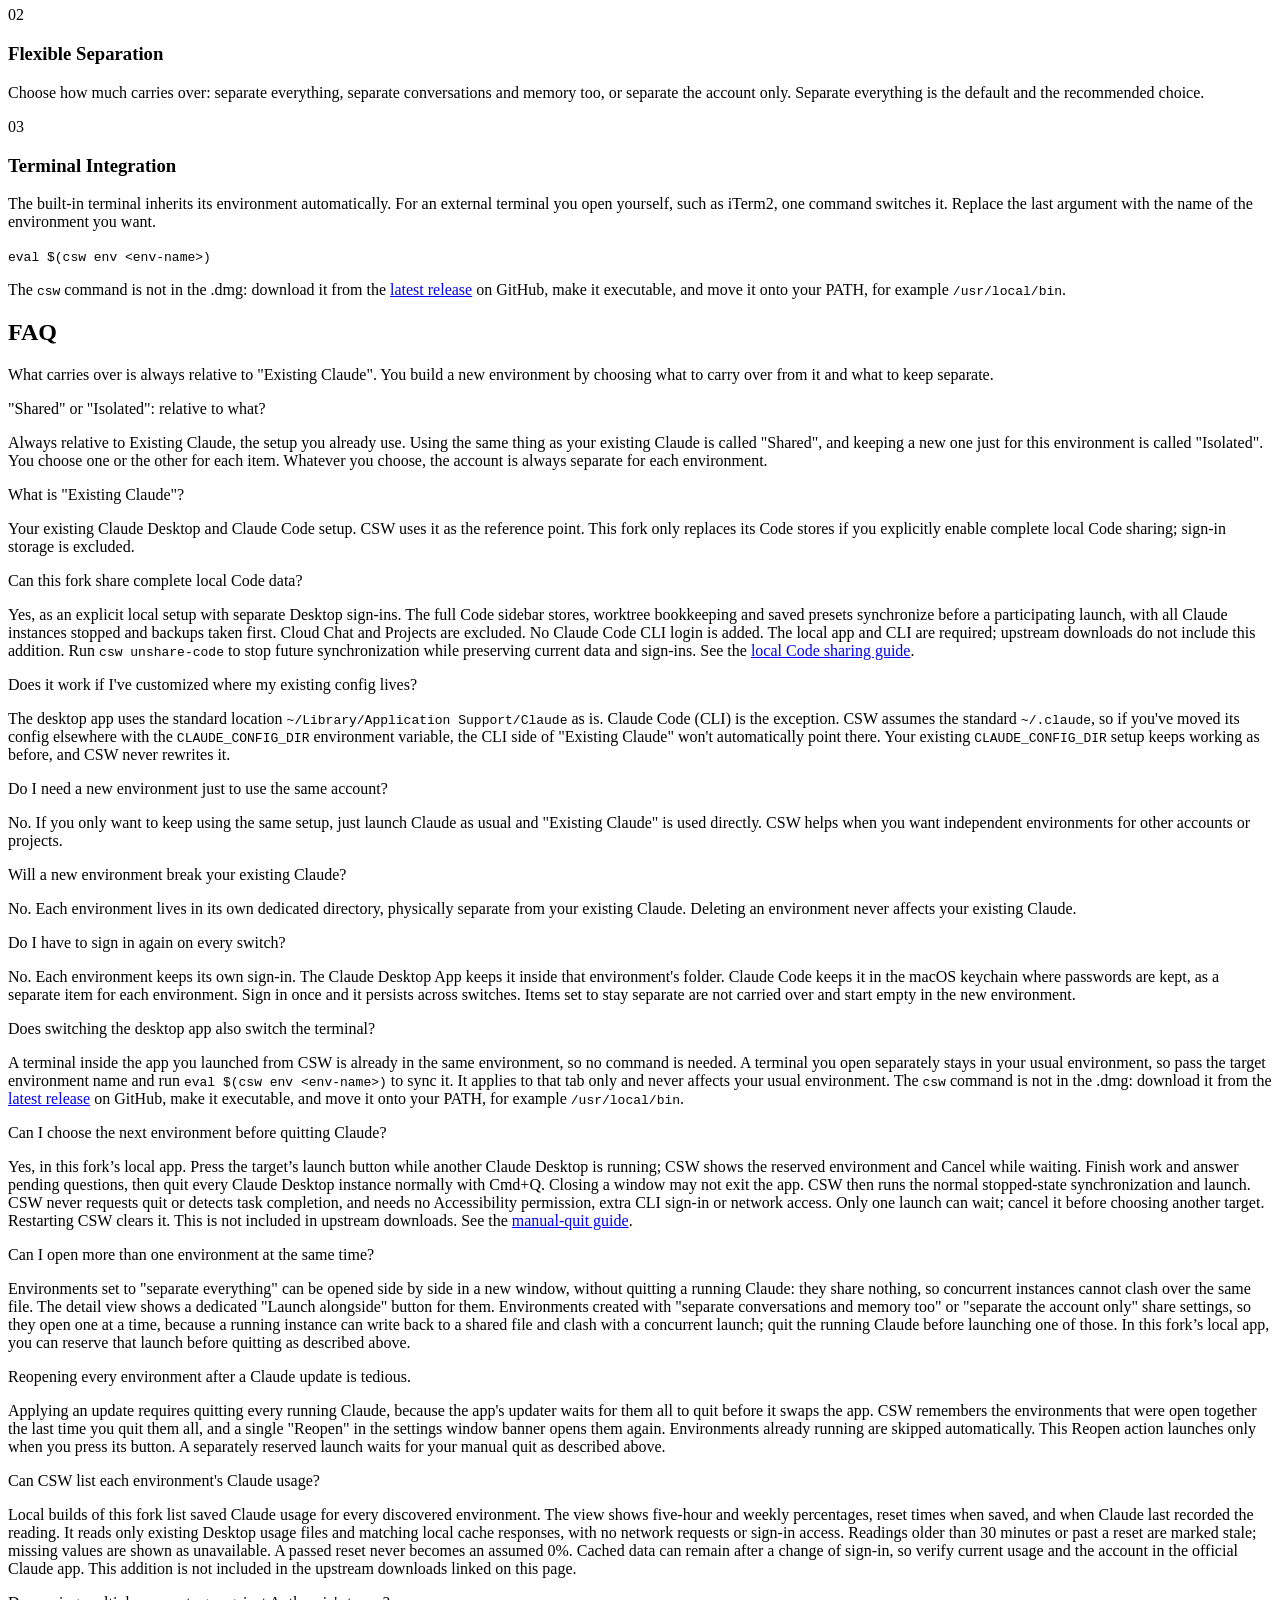
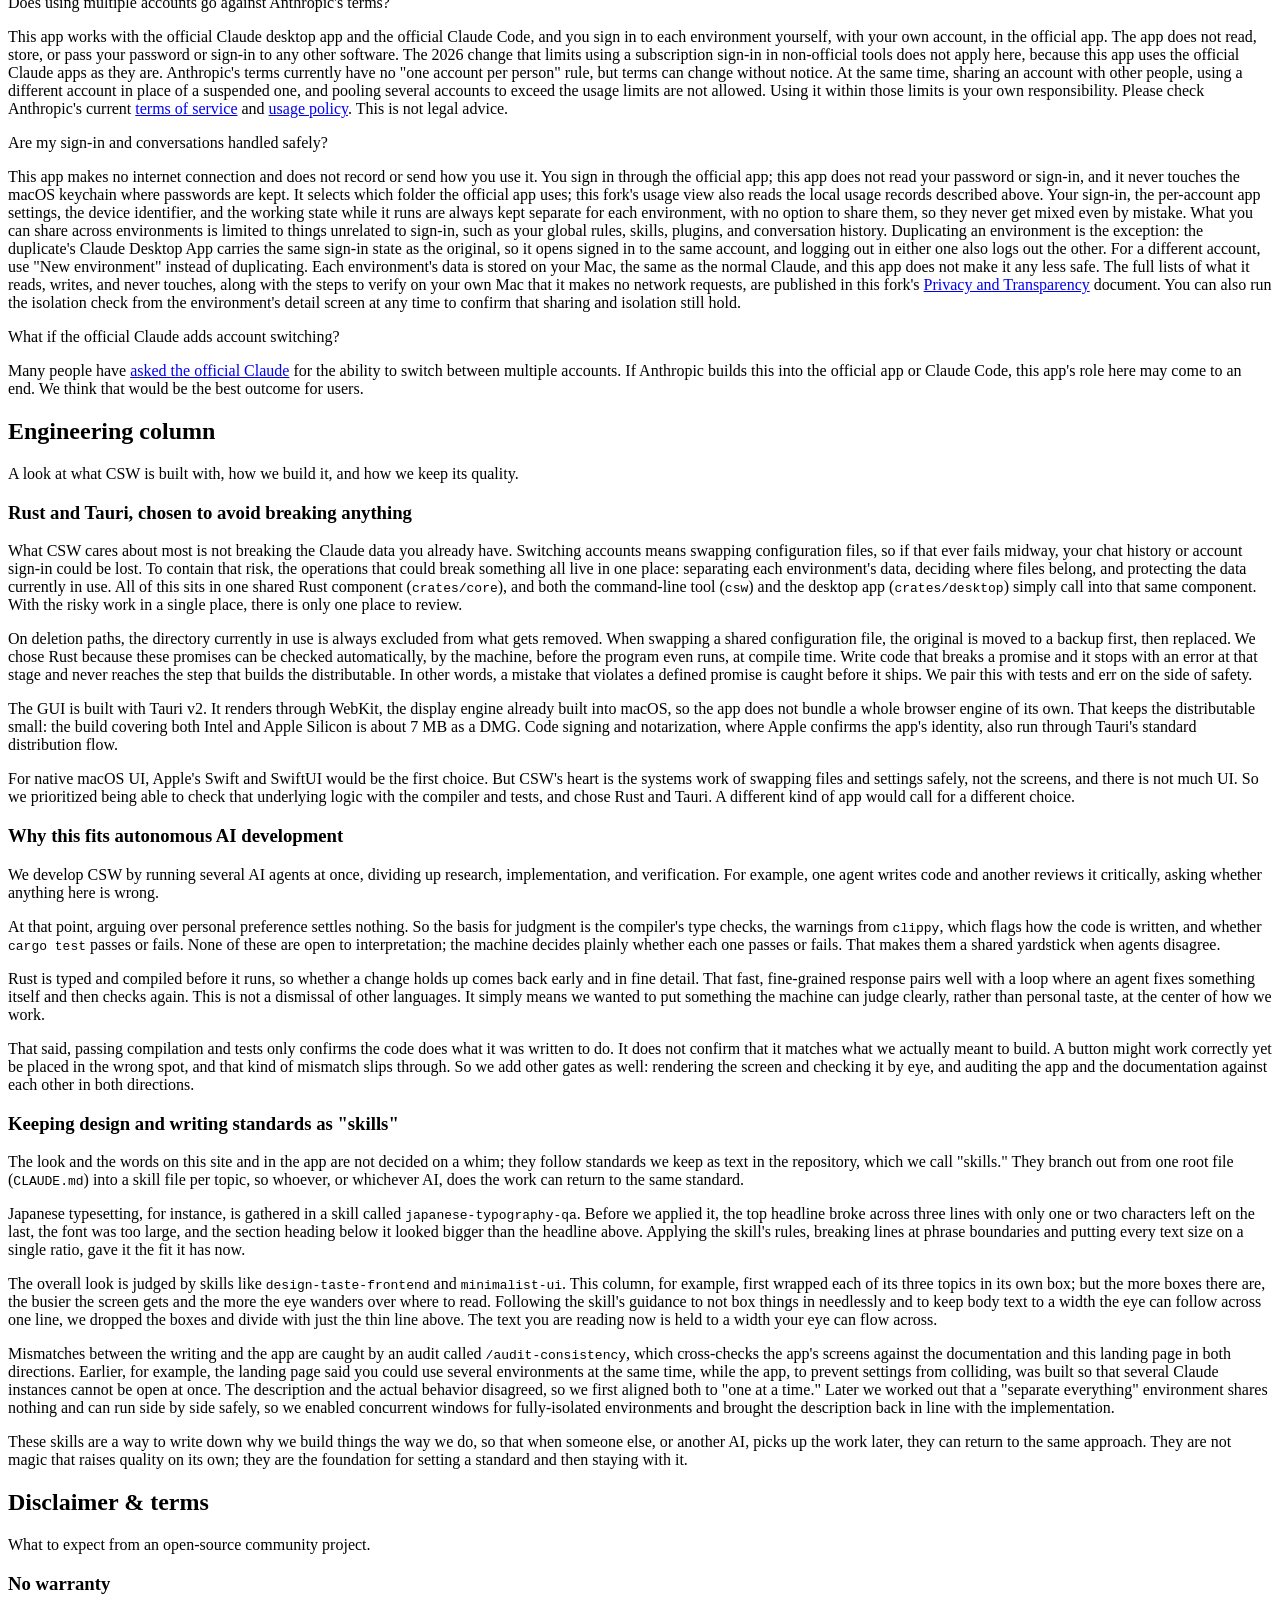
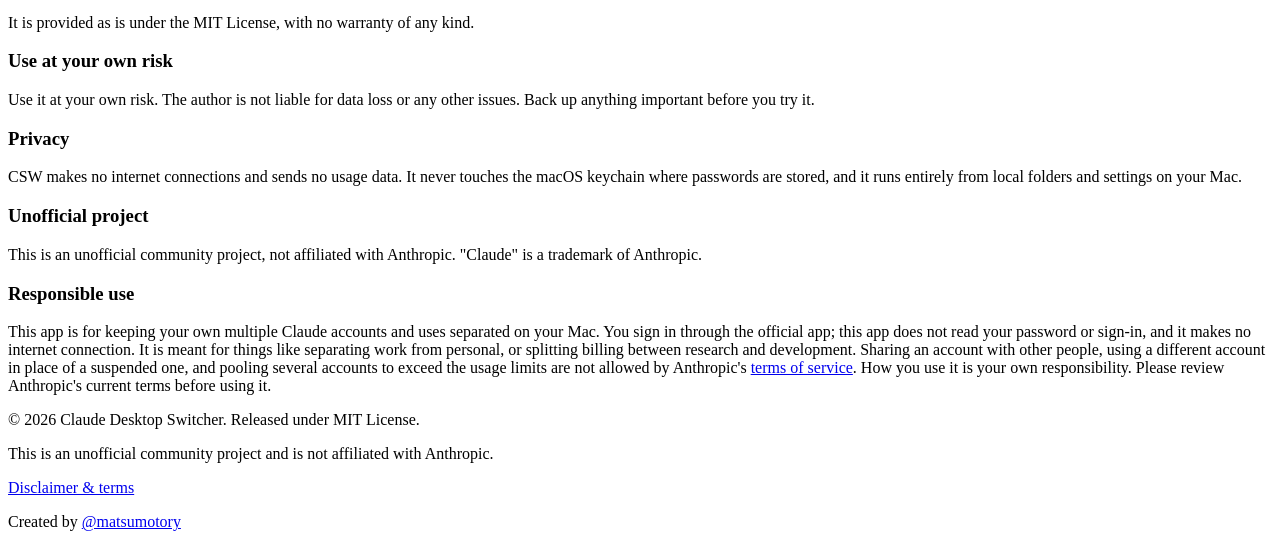
==== commit 2a71b650: "docs(website): 再生成した日英画像の参照を更新する ローカル版の画像キャッシュキーを更新し、 オンボーディングの高さを生成画像の実寸へ合わせる。  Co-Authored-By: Cla" ====
--- a/website/index.html
+++ b/website/index.html
@@ -80,7 +80,7 @@
                             <img src="assets/logo.png" class="menu-bar-logo" alt="CSW Icon">
                         </div>
                     </div>
-                    <img src="assets/hero.png?v=0.24.6-local.5" width="1520" height="996" alt="Settings Interface" class="hero-image">
+                    <img src="assets/hero.png?v=0.24.6-local.6" width="1520" height="996" alt="Settings Interface" class="hero-image">
                 </div>
             </div>
         </section>
@@ -119,15 +119,15 @@
             </div>
             <div class="screens-bento">
                 <figure class="screen-card fade-in delay-1">
-                    <img src="assets/screen_overview.png?v=0.24.6-local.5" width="1520" height="3522" alt="CSW settings window showing an environment's paths and a per-component carry-over matrix" loading="lazy">
+                    <img src="assets/screen_overview.png?v=0.24.6-local.6" width="1520" height="3522" alt="CSW settings window showing an environment's paths and a per-component carry-over matrix" loading="lazy">
                     <figcaption>Every environment gets its own data directories. You choose per component what carries over and what stays separate; the account sign-in is always kept apart.</figcaption>
                 </figure>
                 <figure class="screen-card fade-in delay-2">
-                    <img src="assets/screen_create.png?v=0.24.6-local.5" width="1520" height="2308" alt="New-environment screen offering the three separation modes" loading="lazy">
+                    <img src="assets/screen_create.png?v=0.24.6-local.6" width="1520" height="2308" alt="New-environment screen offering the three separation modes" loading="lazy">
                     <figcaption>Create an environment in seconds. Choose how much carries over: the account only, conversations and memory too, or everything.</figcaption>
                 </figure>
                 <figure class="screen-card fade-in delay-2">
-                    <img src="assets/screen_onboarding.png?v=0.24.6-local.5" width="1520" height="1948" alt="First-run onboarding explaining that the existing setup is preserved" loading="lazy">
+                    <img src="assets/screen_onboarding.png?v=0.24.6-local.6" width="1520" height="1984" alt="First-run onboarding explaining that the existing setup is preserved" loading="lazy">
                     <figcaption>A short first-run tour shown only the first time. Your current setup remains Existing Claude, with separate sign-ins. Complete local Code sharing requires explicit setup.</figcaption>
                 </figure>
             </div>
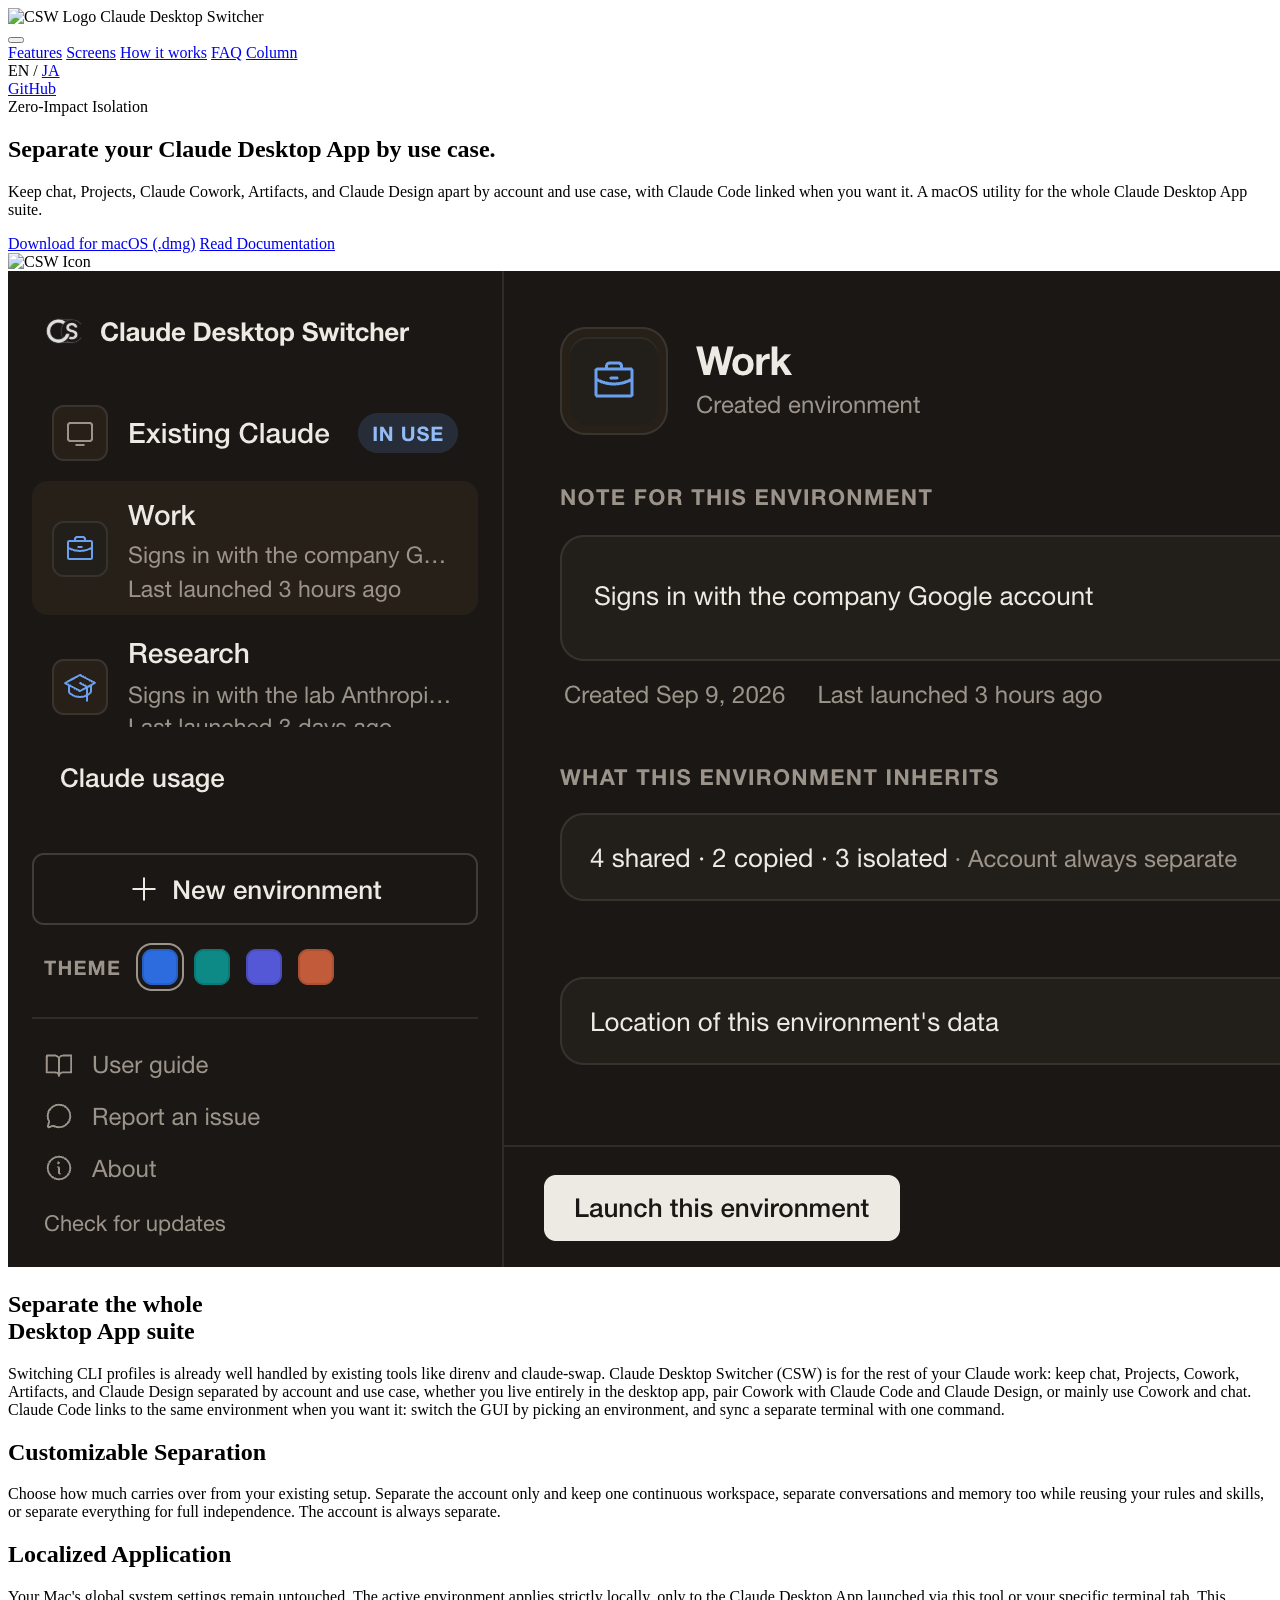
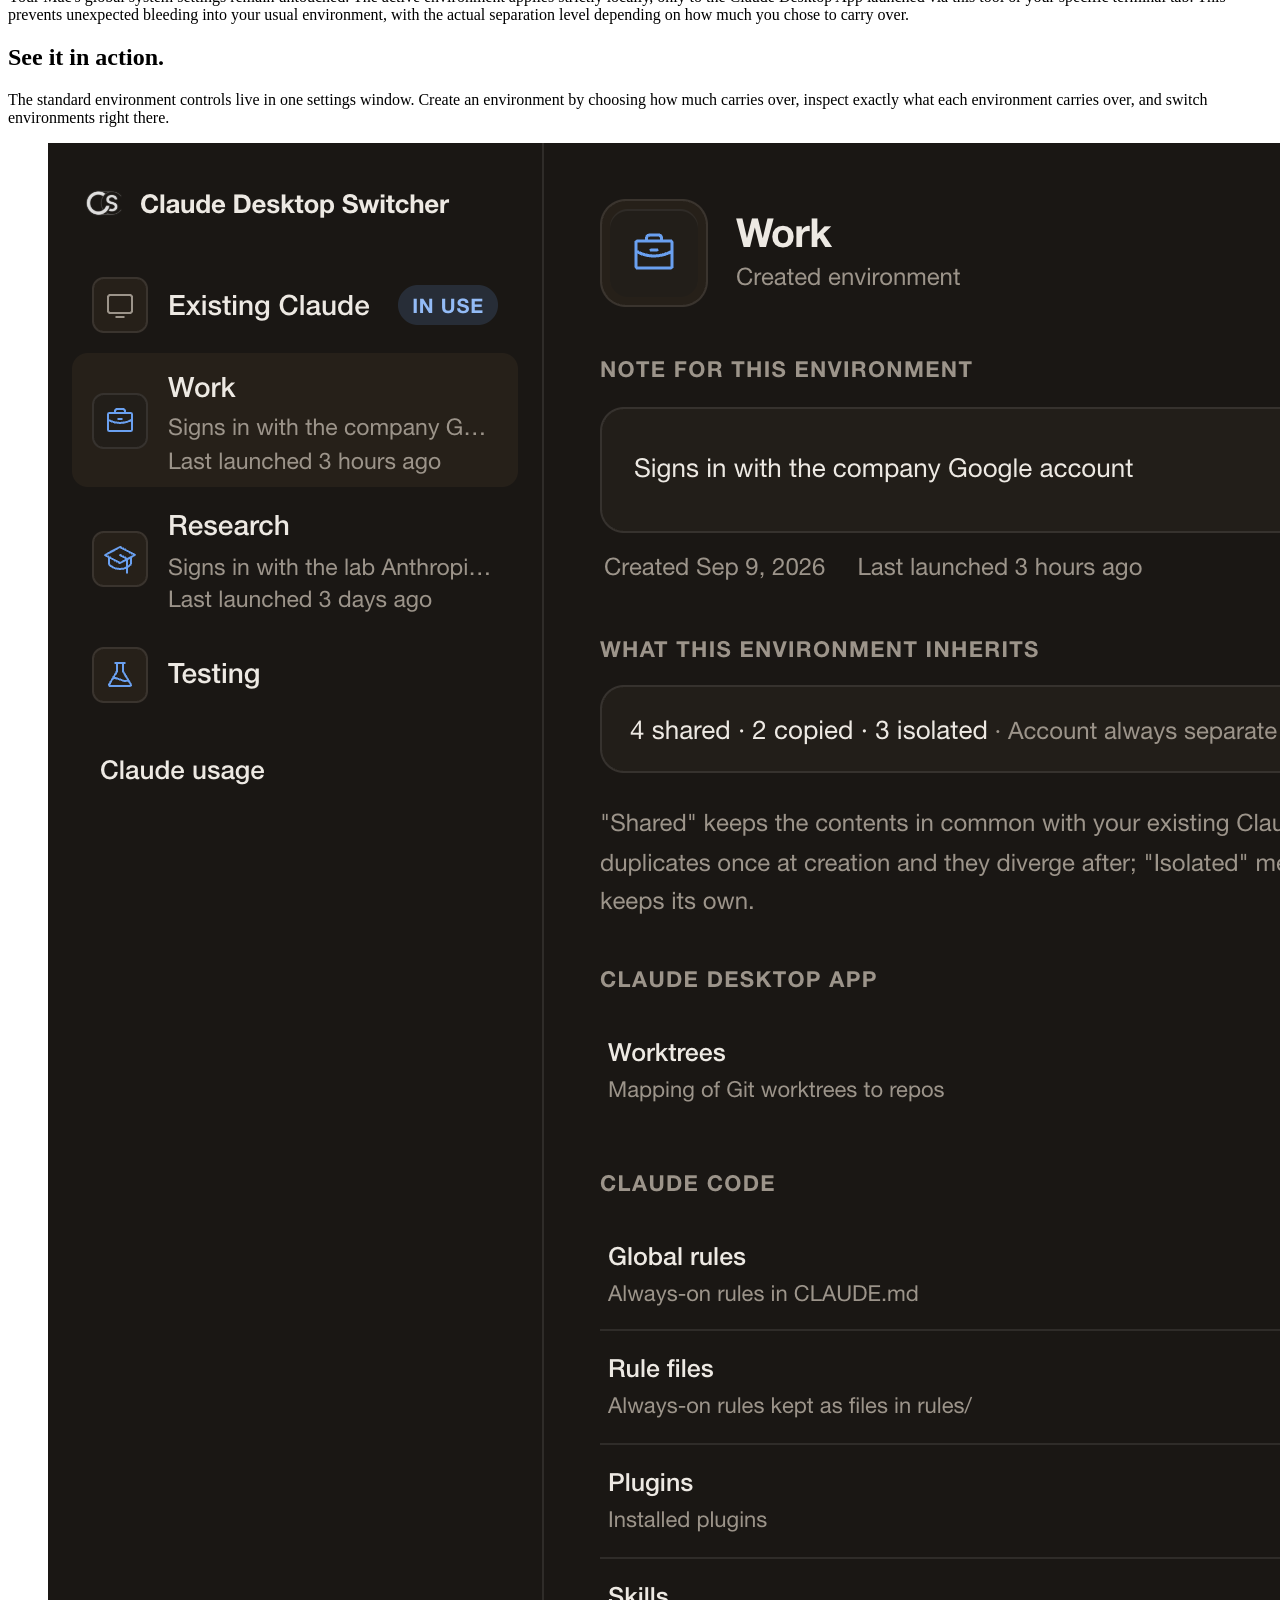
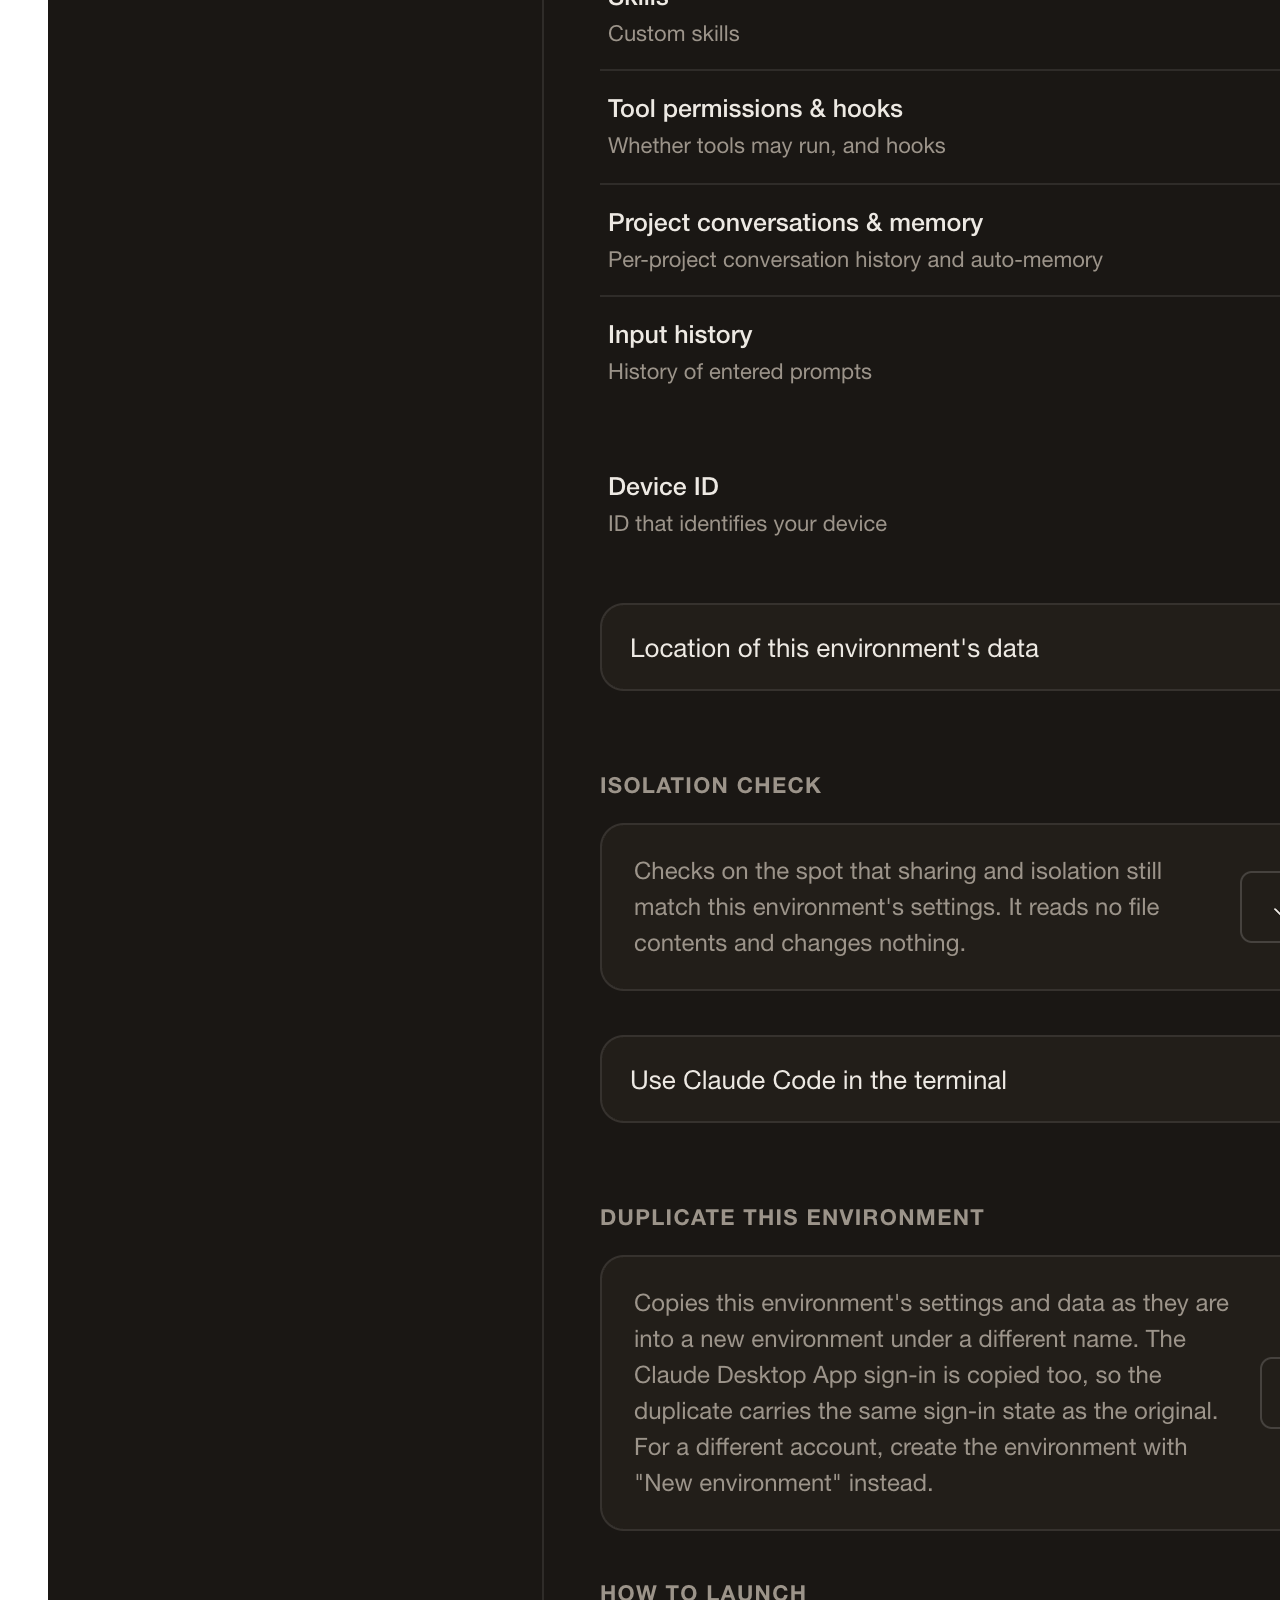
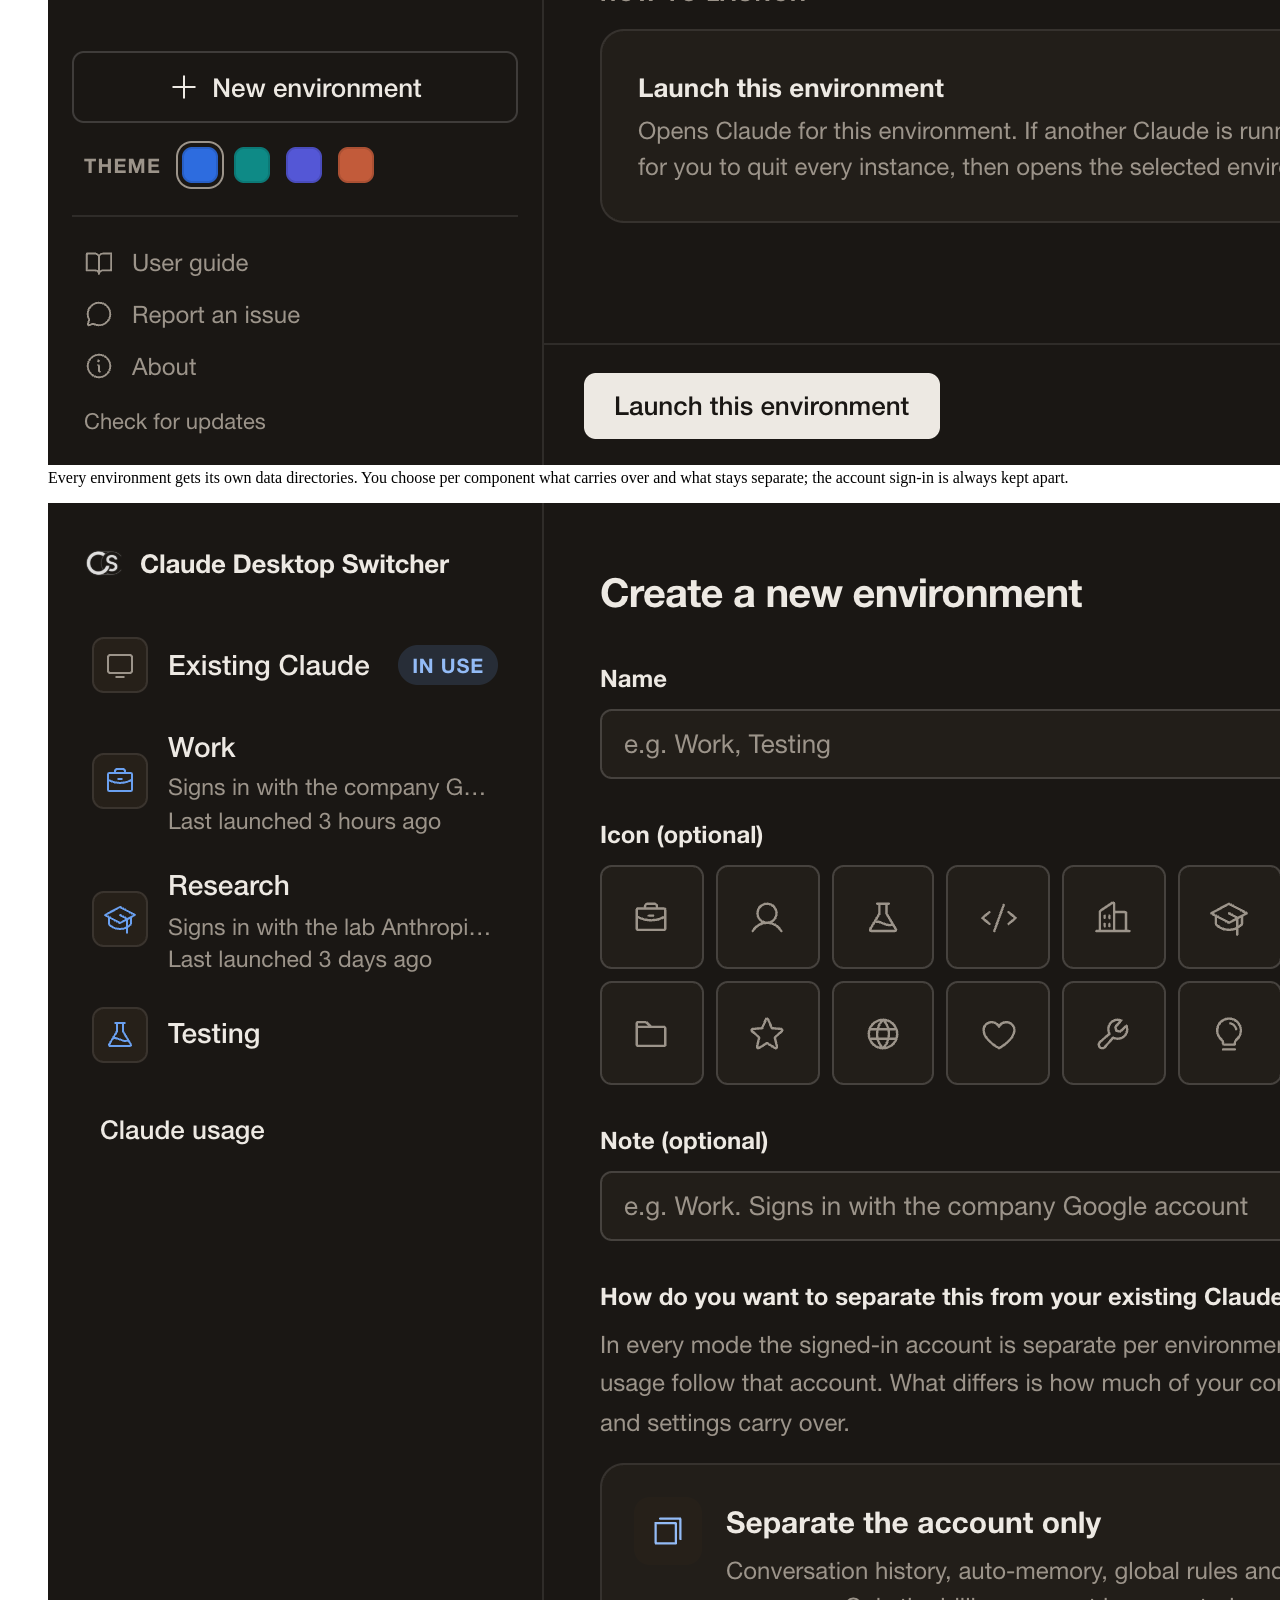
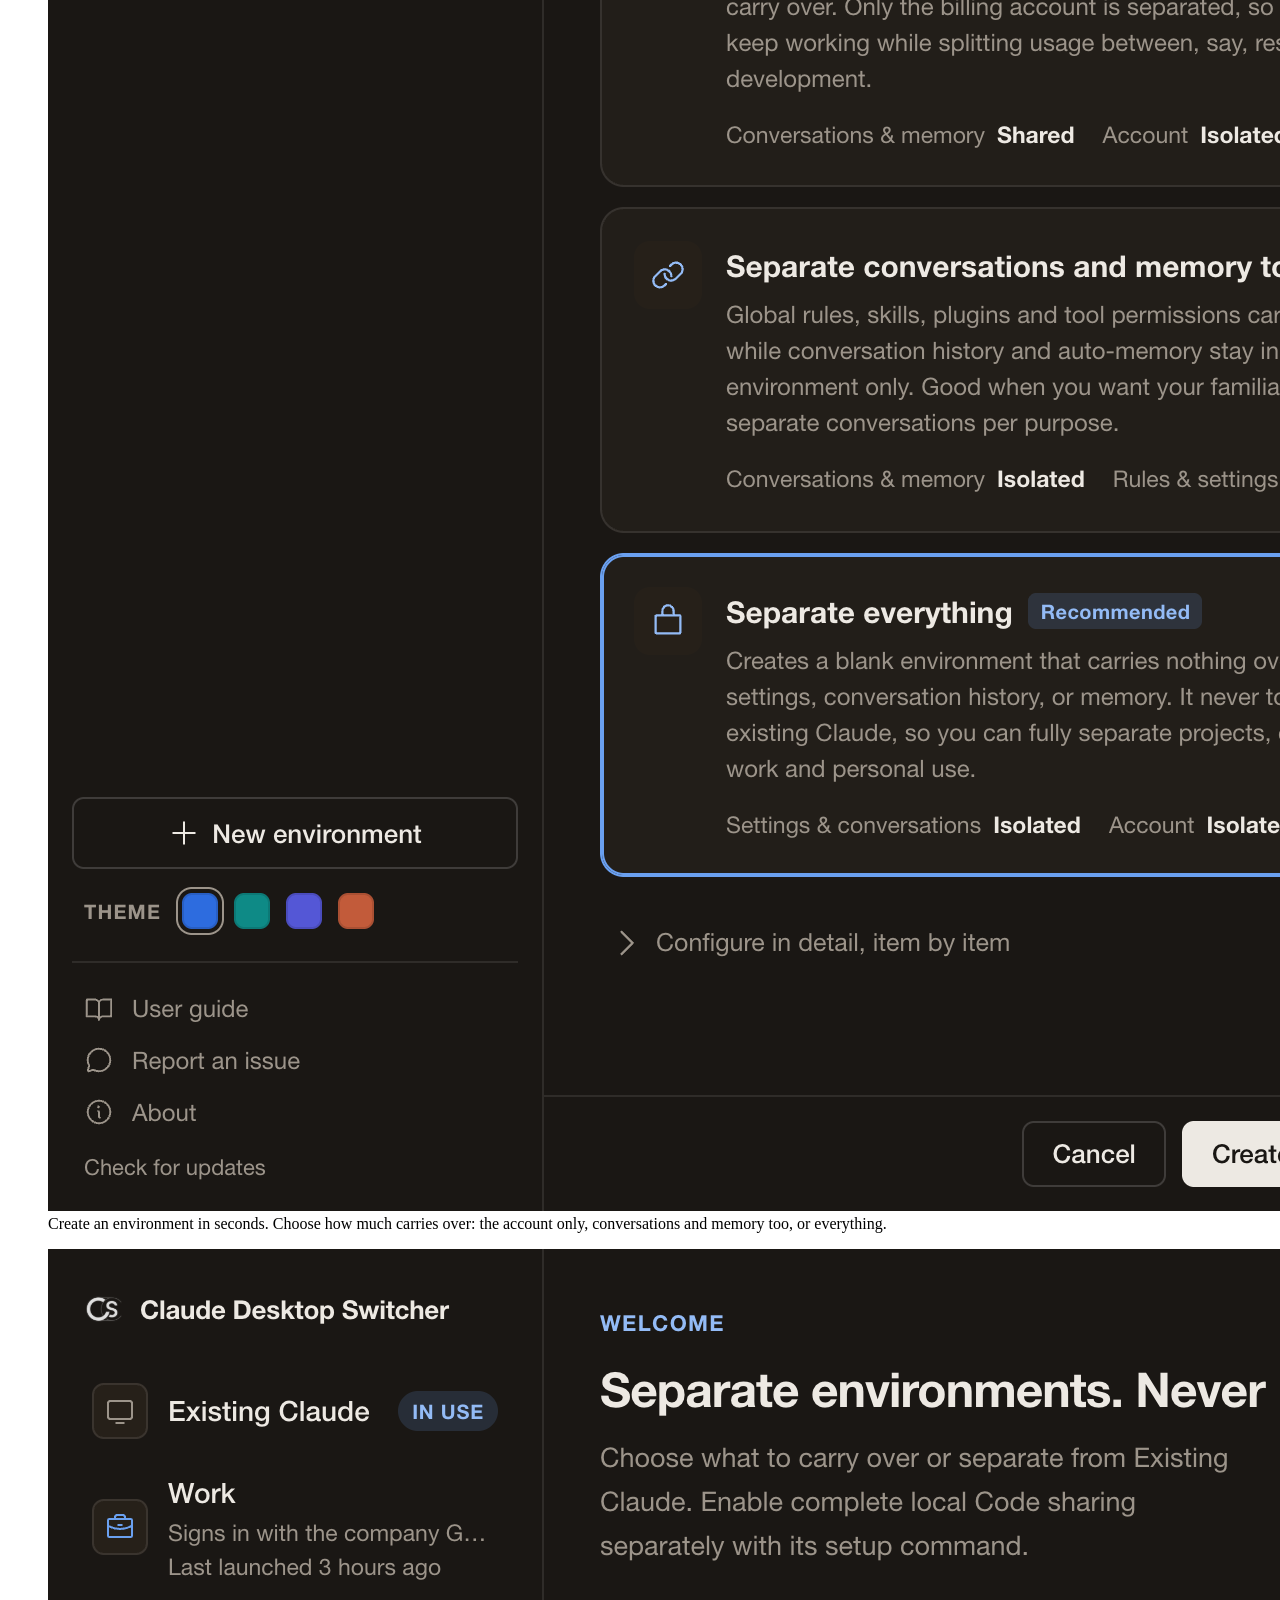
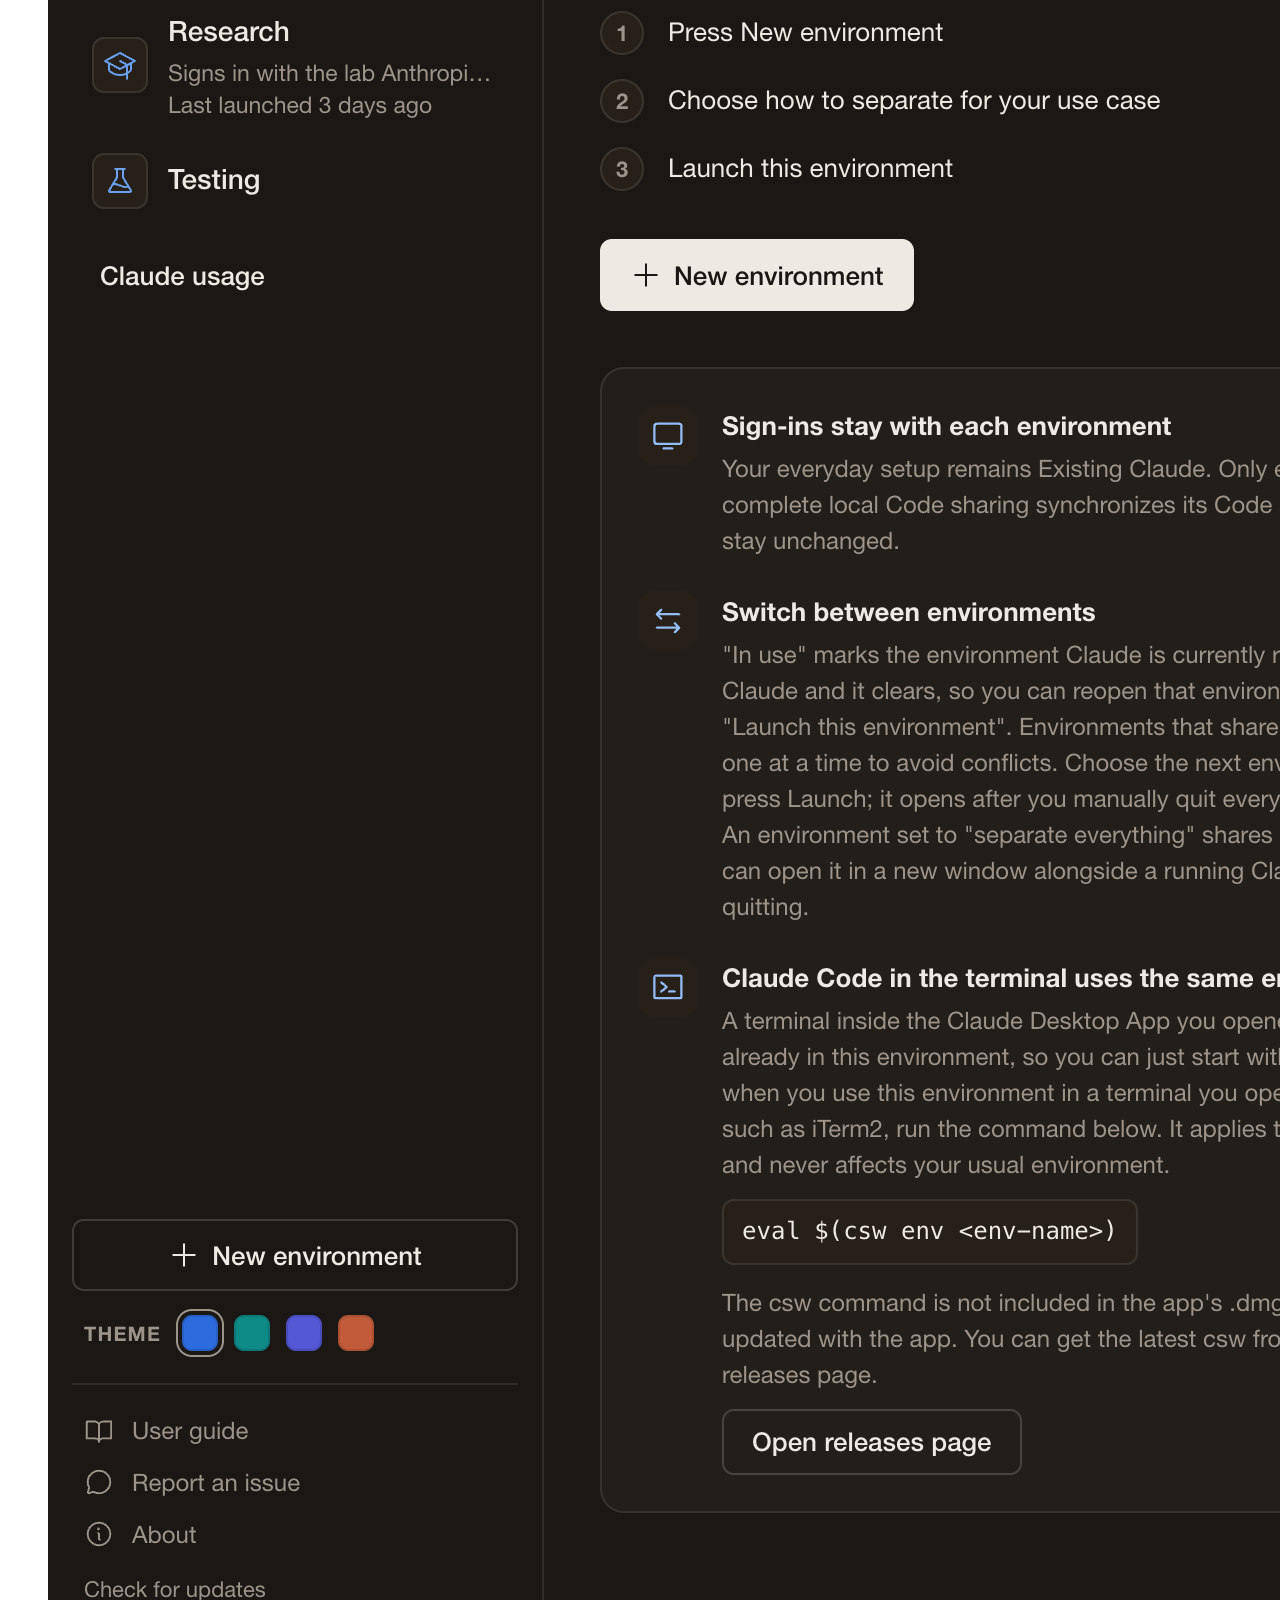
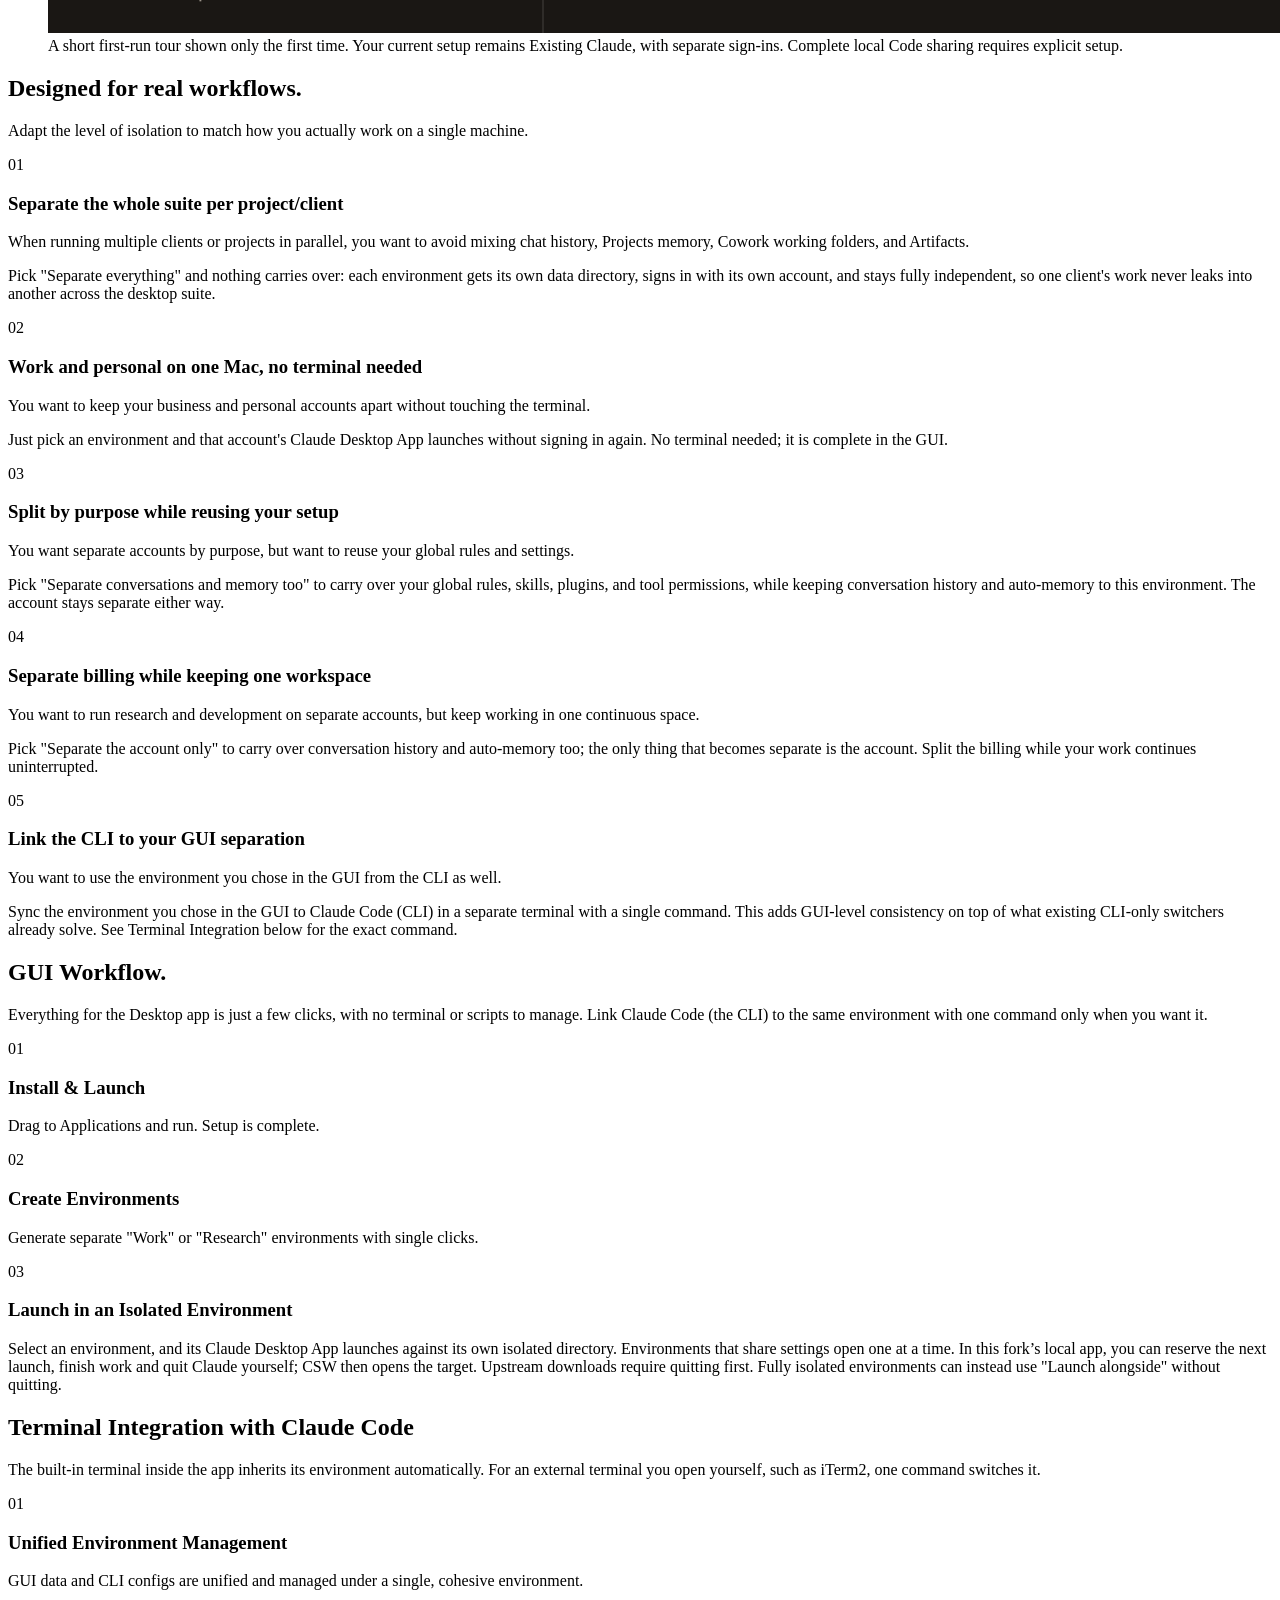
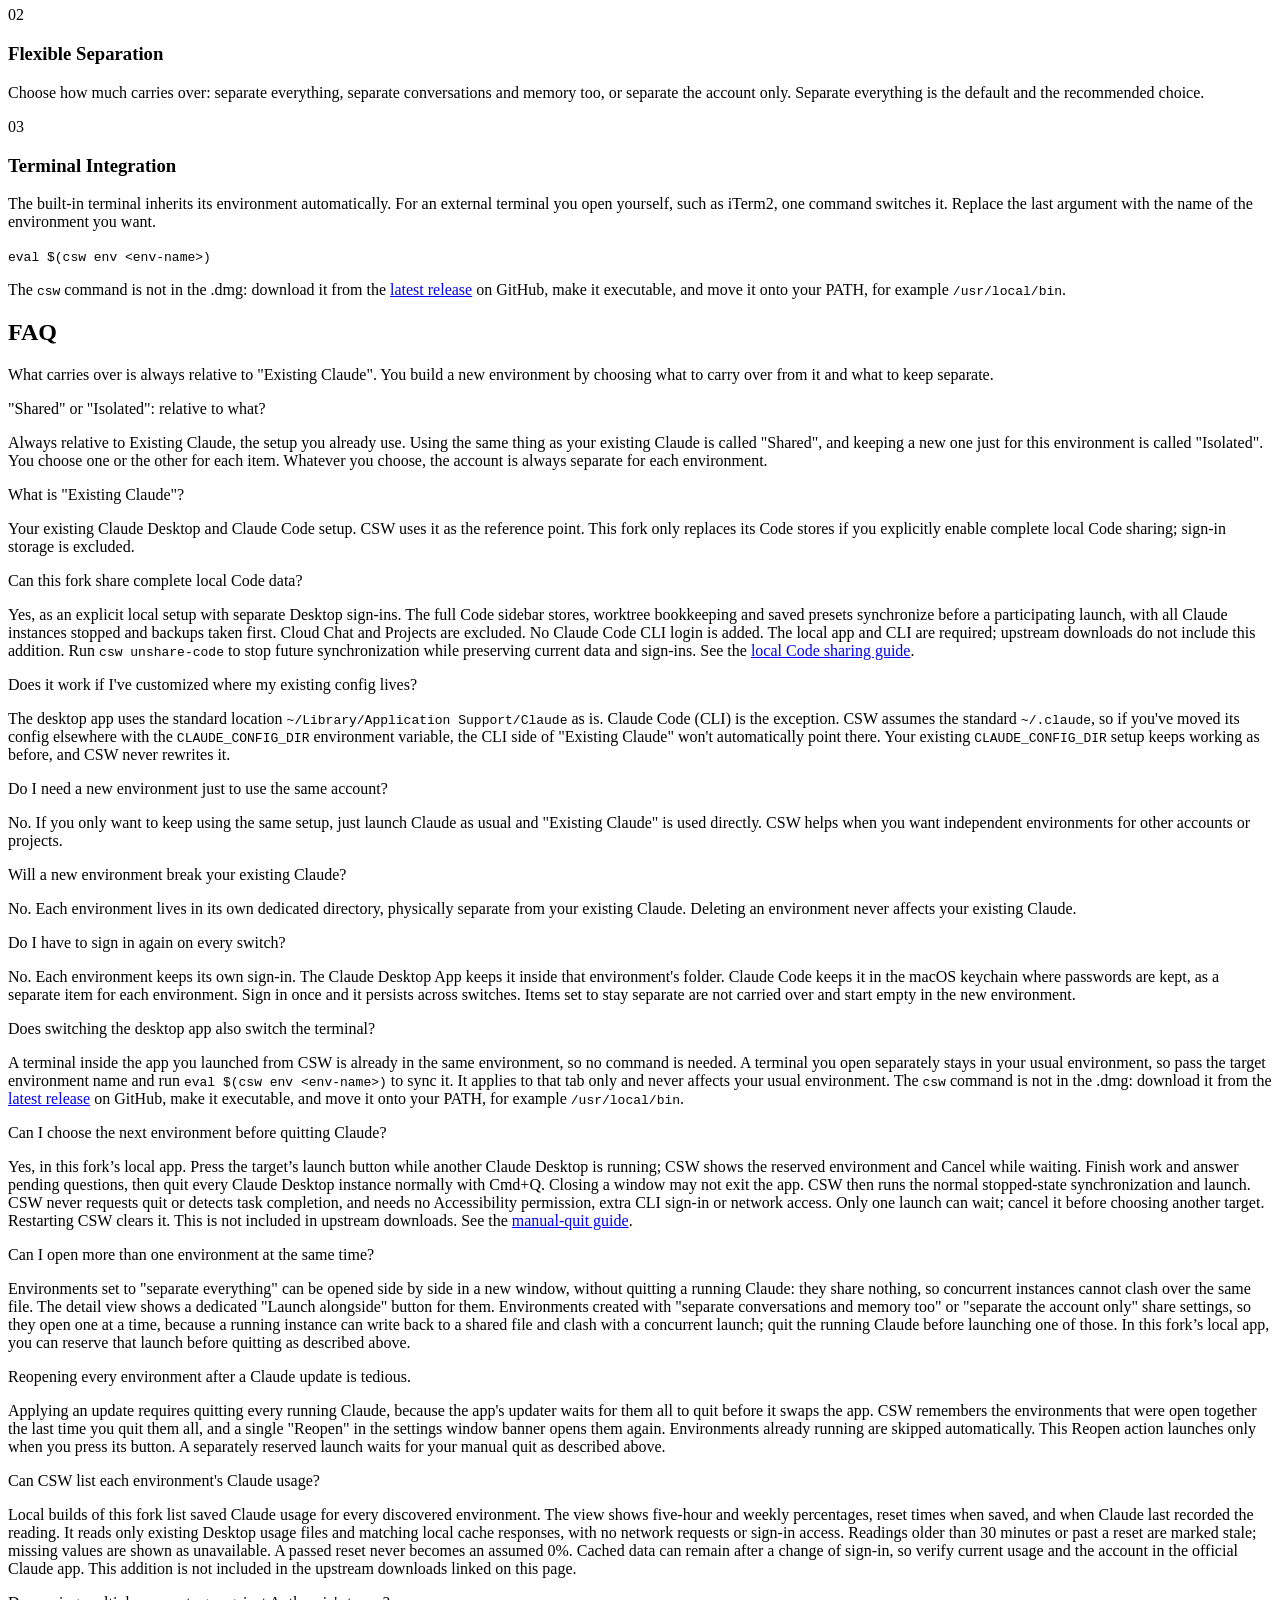
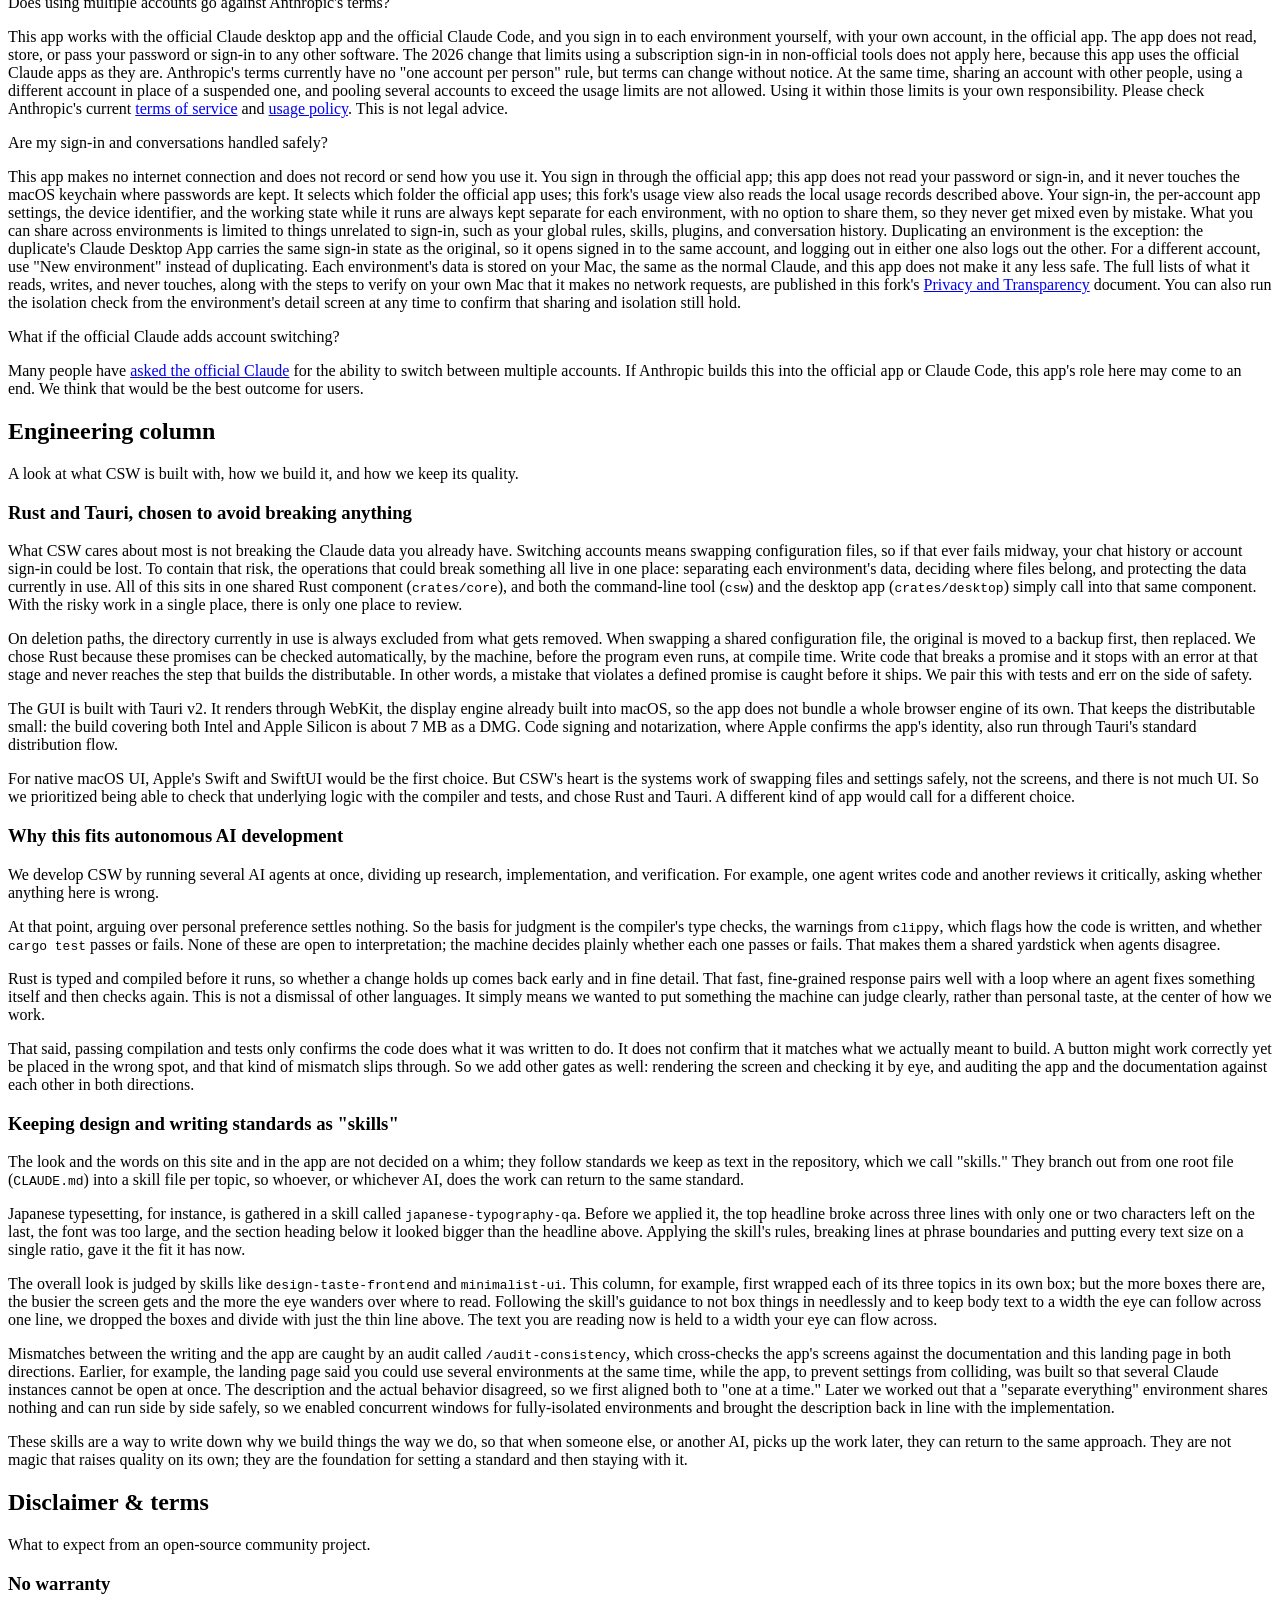
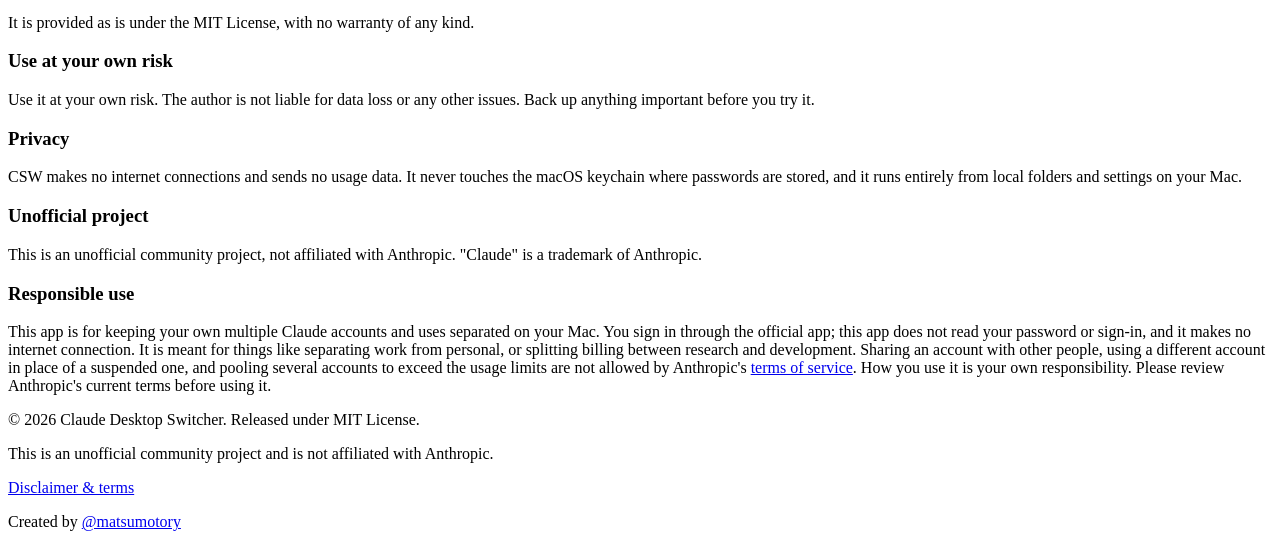
==== commit de35e112: "docs(website): 再生成した画像のキャッシュを更新 日英の画像参照をローカル版0.24.6-local.7へ更新する。  Co-Authored-By: Claude <noreply@a" ====
--- a/website/index.html
+++ b/website/index.html
@@ -80,7 +80,7 @@
                             <img src="assets/logo.png" class="menu-bar-logo" alt="CSW Icon">
                         </div>
                     </div>
-                    <img src="assets/hero.png?v=0.24.6-local.6" width="1520" height="996" alt="Settings Interface" class="hero-image">
+                    <img src="assets/hero.png?v=0.24.6-local.7" width="1520" height="996" alt="Settings Interface" class="hero-image">
                 </div>
             </div>
         </section>
@@ -119,15 +119,15 @@
             </div>
             <div class="screens-bento">
                 <figure class="screen-card fade-in delay-1">
-                    <img src="assets/screen_overview.png?v=0.24.6-local.6" width="1520" height="3522" alt="CSW settings window showing an environment's paths and a per-component carry-over matrix" loading="lazy">
+                    <img src="assets/screen_overview.png?v=0.24.6-local.7" width="1520" height="3522" alt="CSW settings window showing an environment's paths and a per-component carry-over matrix" loading="lazy">
                     <figcaption>Every environment gets its own data directories. You choose per component what carries over and what stays separate; the account sign-in is always kept apart.</figcaption>
                 </figure>
                 <figure class="screen-card fade-in delay-2">
-                    <img src="assets/screen_create.png?v=0.24.6-local.6" width="1520" height="2308" alt="New-environment screen offering the three separation modes" loading="lazy">
+                    <img src="assets/screen_create.png?v=0.24.6-local.7" width="1520" height="2308" alt="New-environment screen offering the three separation modes" loading="lazy">
                     <figcaption>Create an environment in seconds. Choose how much carries over: the account only, conversations and memory too, or everything.</figcaption>
                 </figure>
                 <figure class="screen-card fade-in delay-2">
-                    <img src="assets/screen_onboarding.png?v=0.24.6-local.6" width="1520" height="1984" alt="First-run onboarding explaining that the existing setup is preserved" loading="lazy">
+                    <img src="assets/screen_onboarding.png?v=0.24.6-local.7" width="1520" height="1984" alt="First-run onboarding explaining that the existing setup is preserved" loading="lazy">
                     <figcaption>A short first-run tour shown only the first time. Your current setup remains Existing Claude, with separate sign-ins. Complete local Code sharing requires explicit setup.</figcaption>
                 </figure>
             </div>
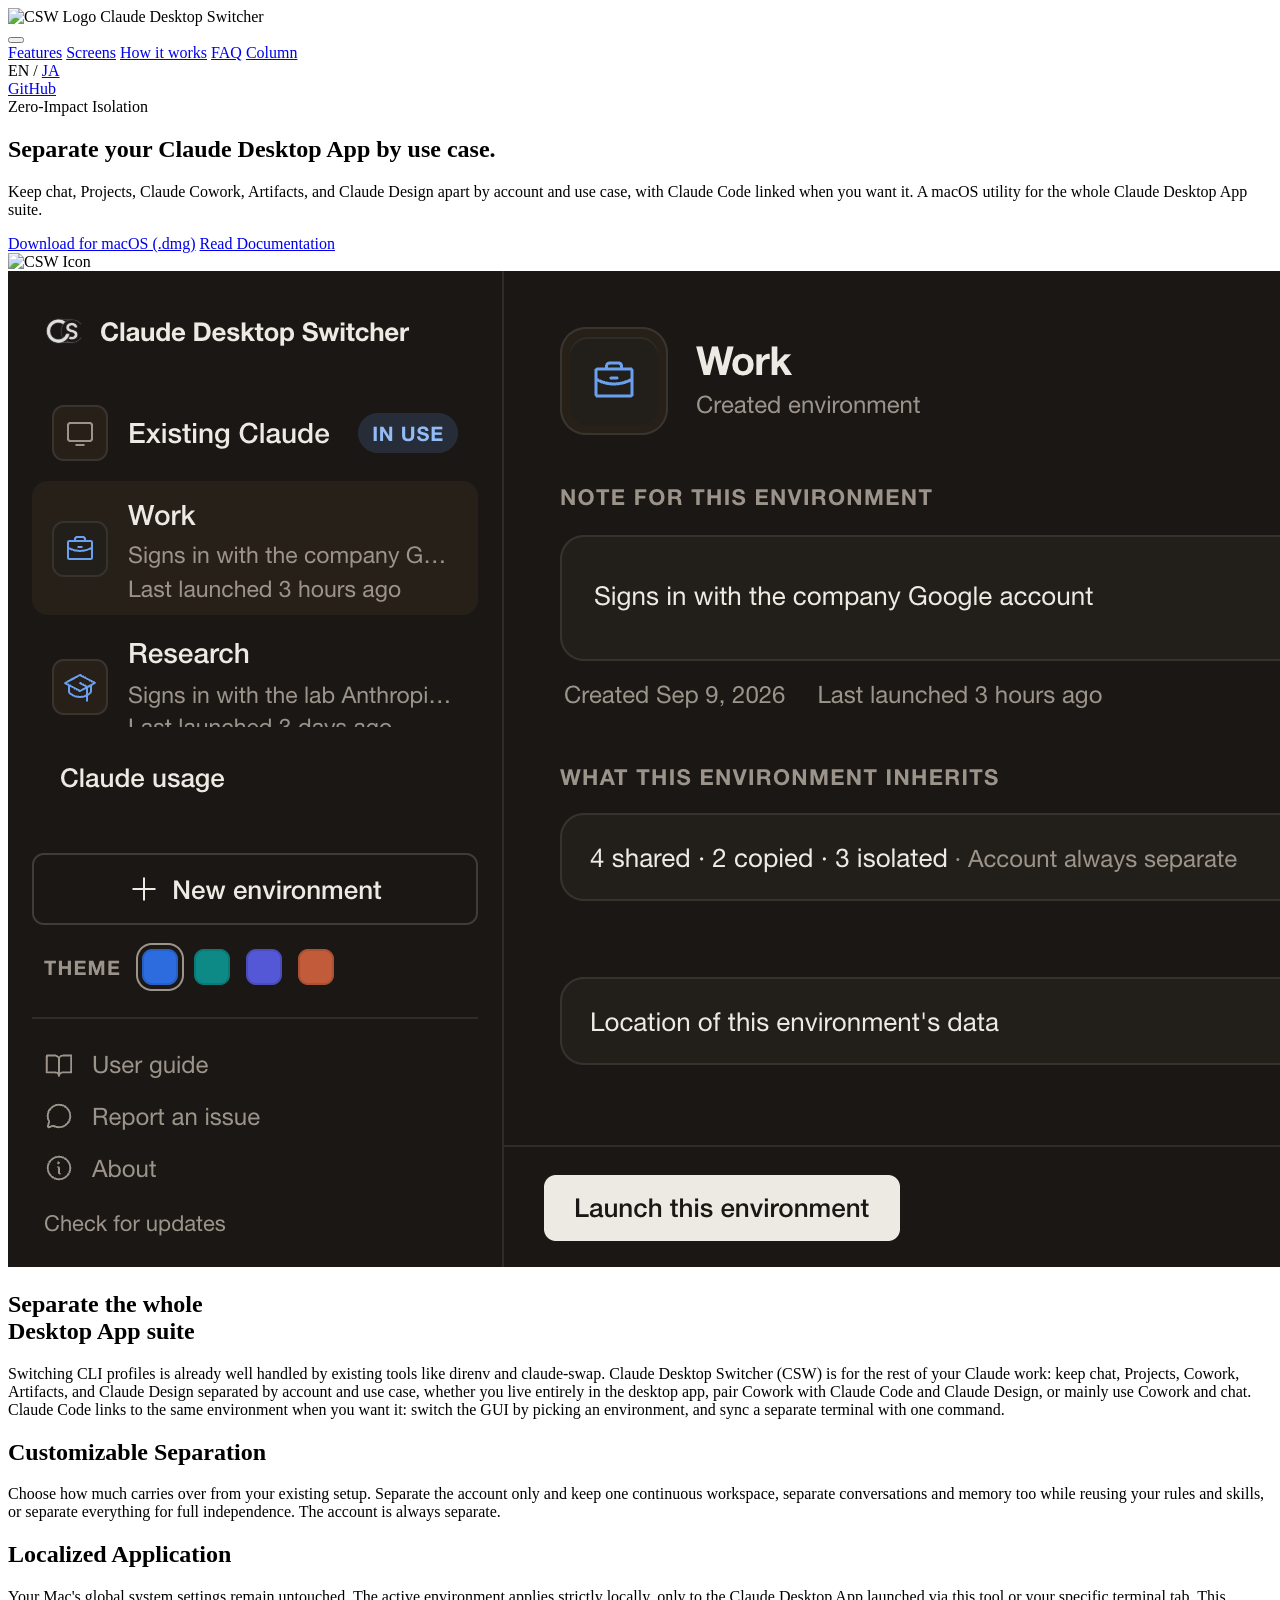
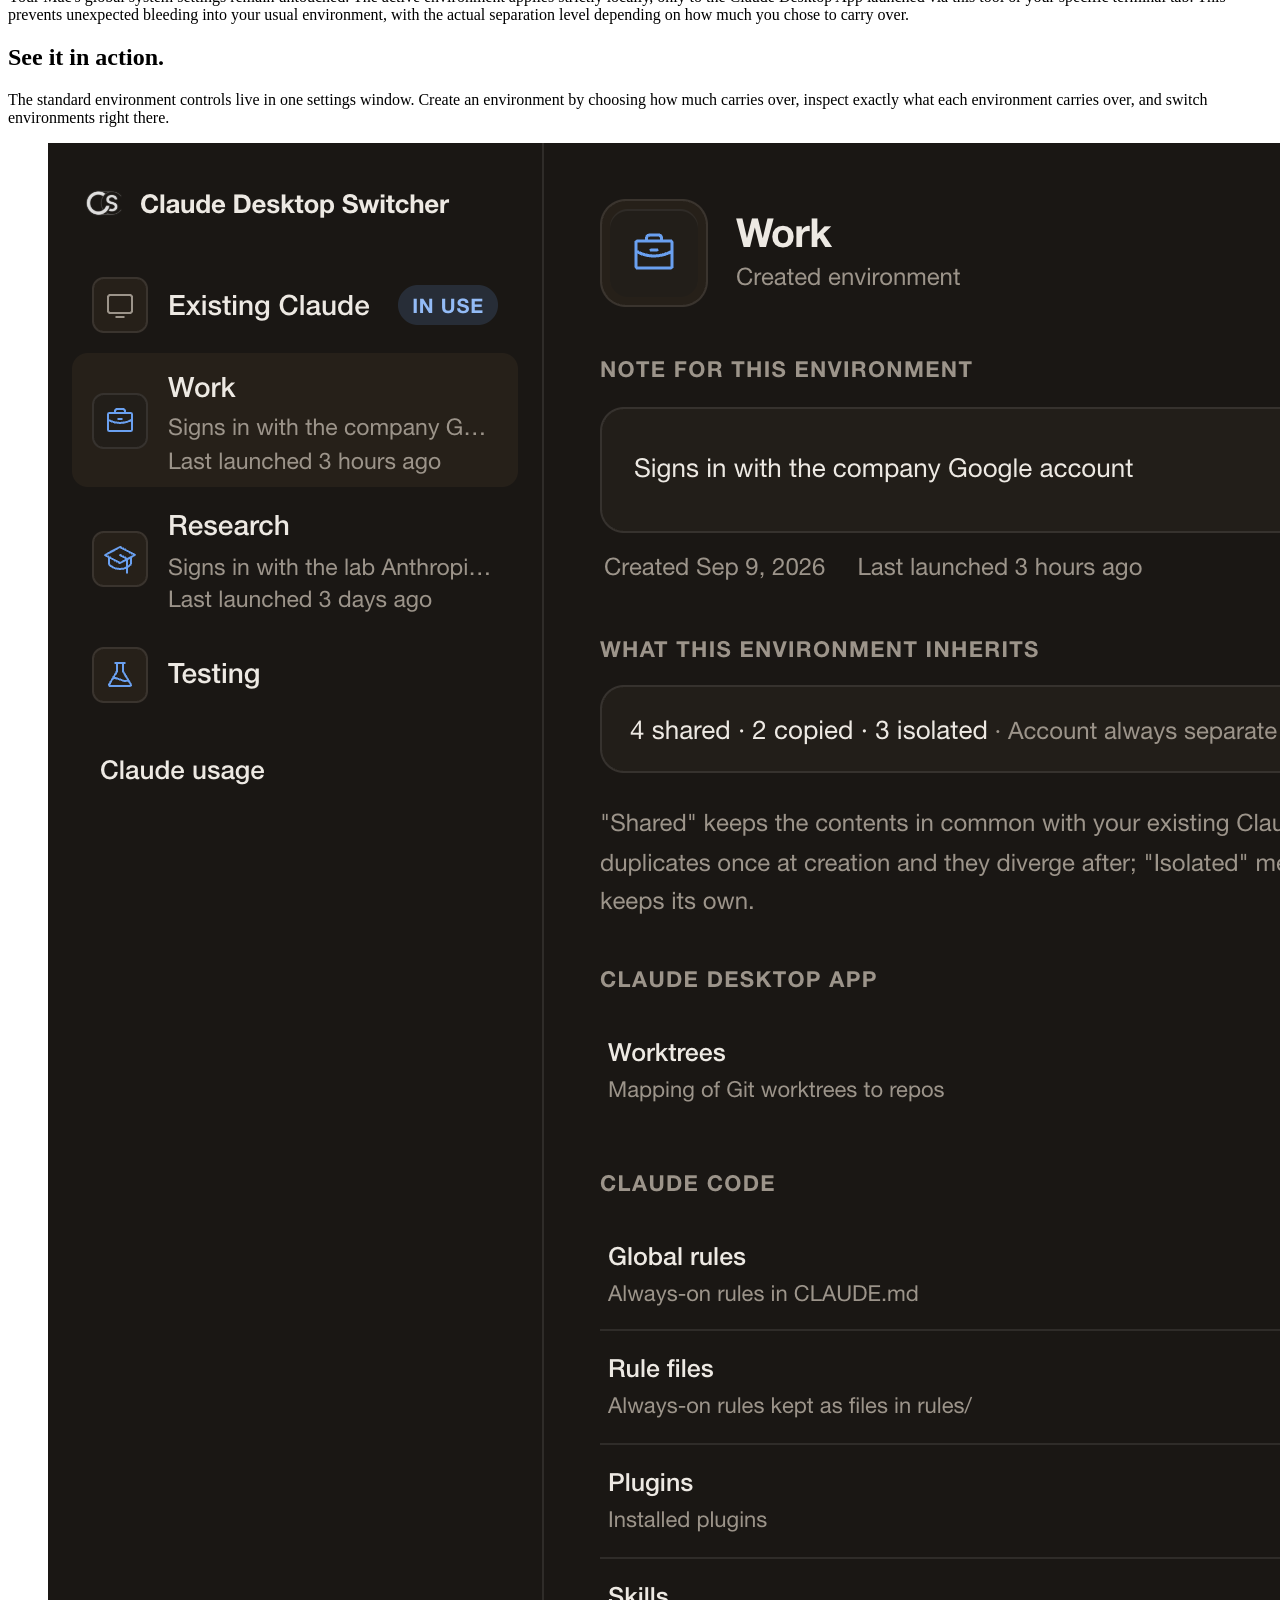
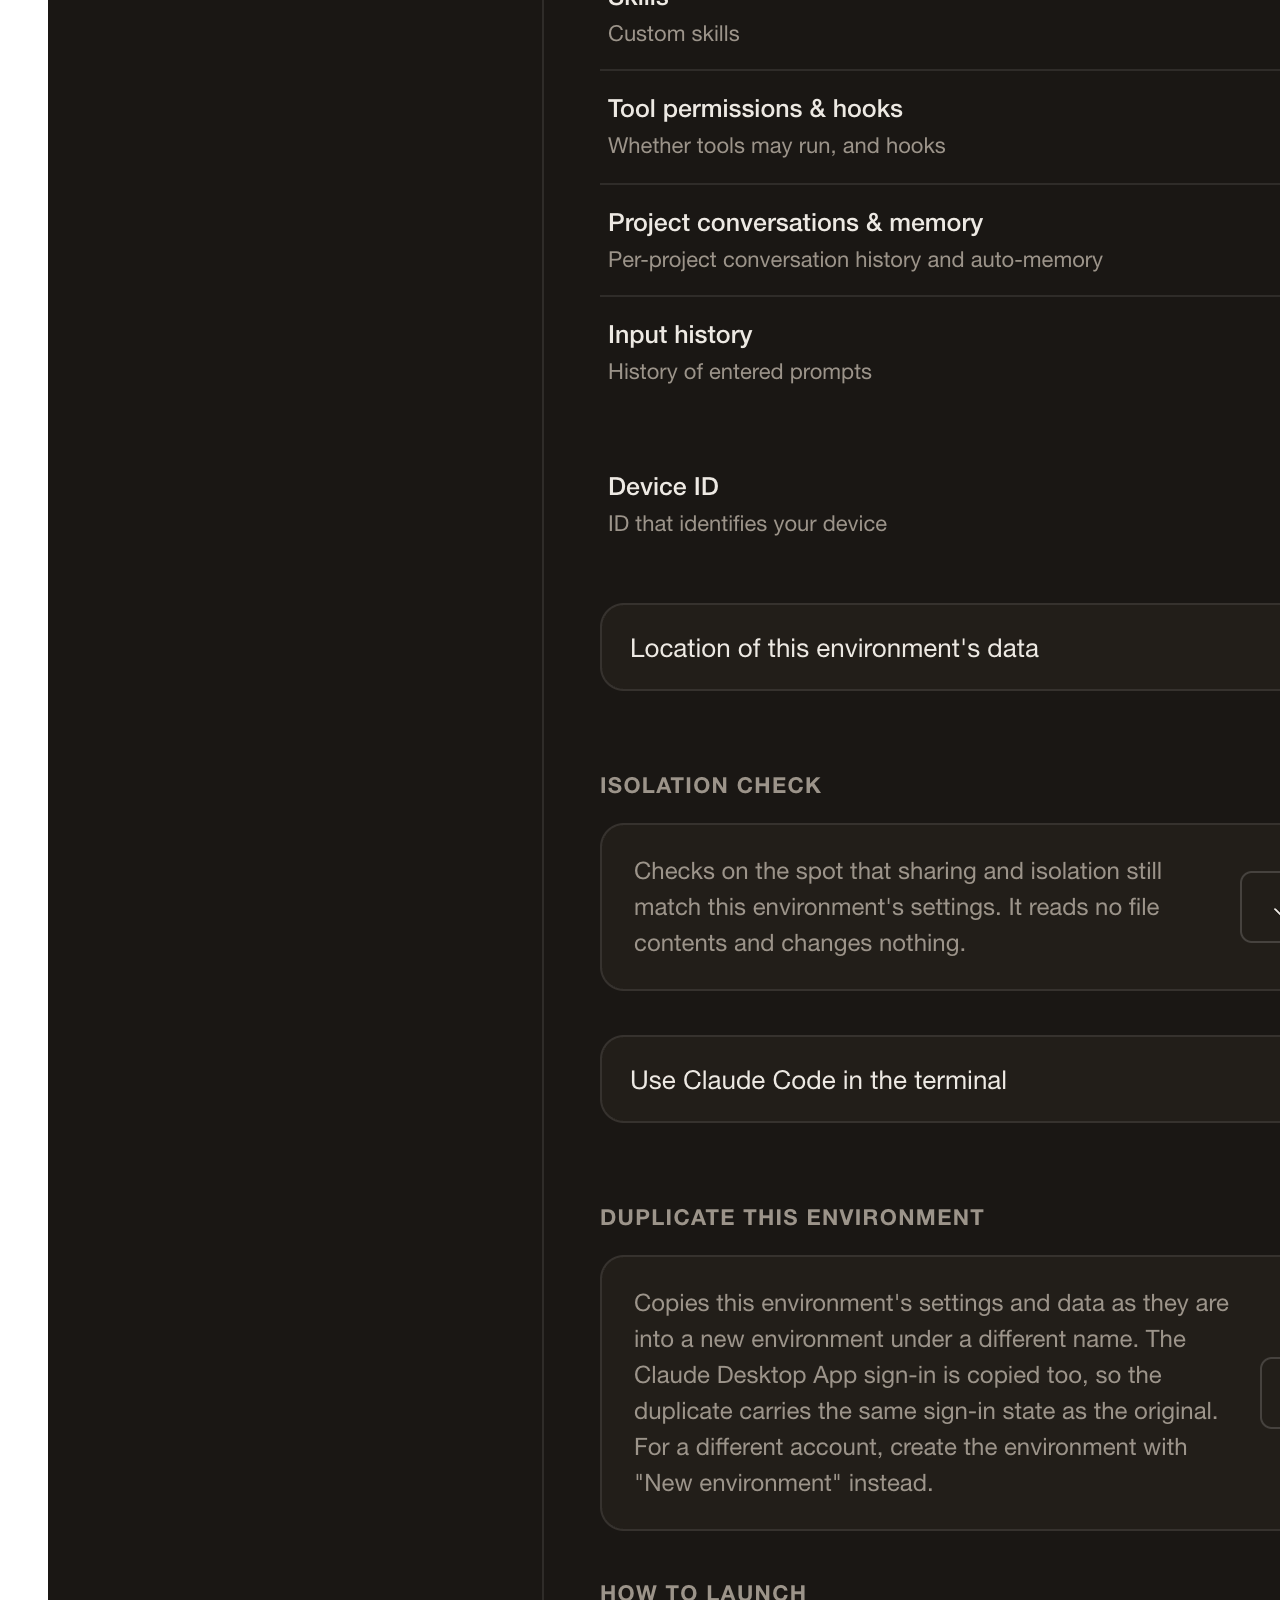
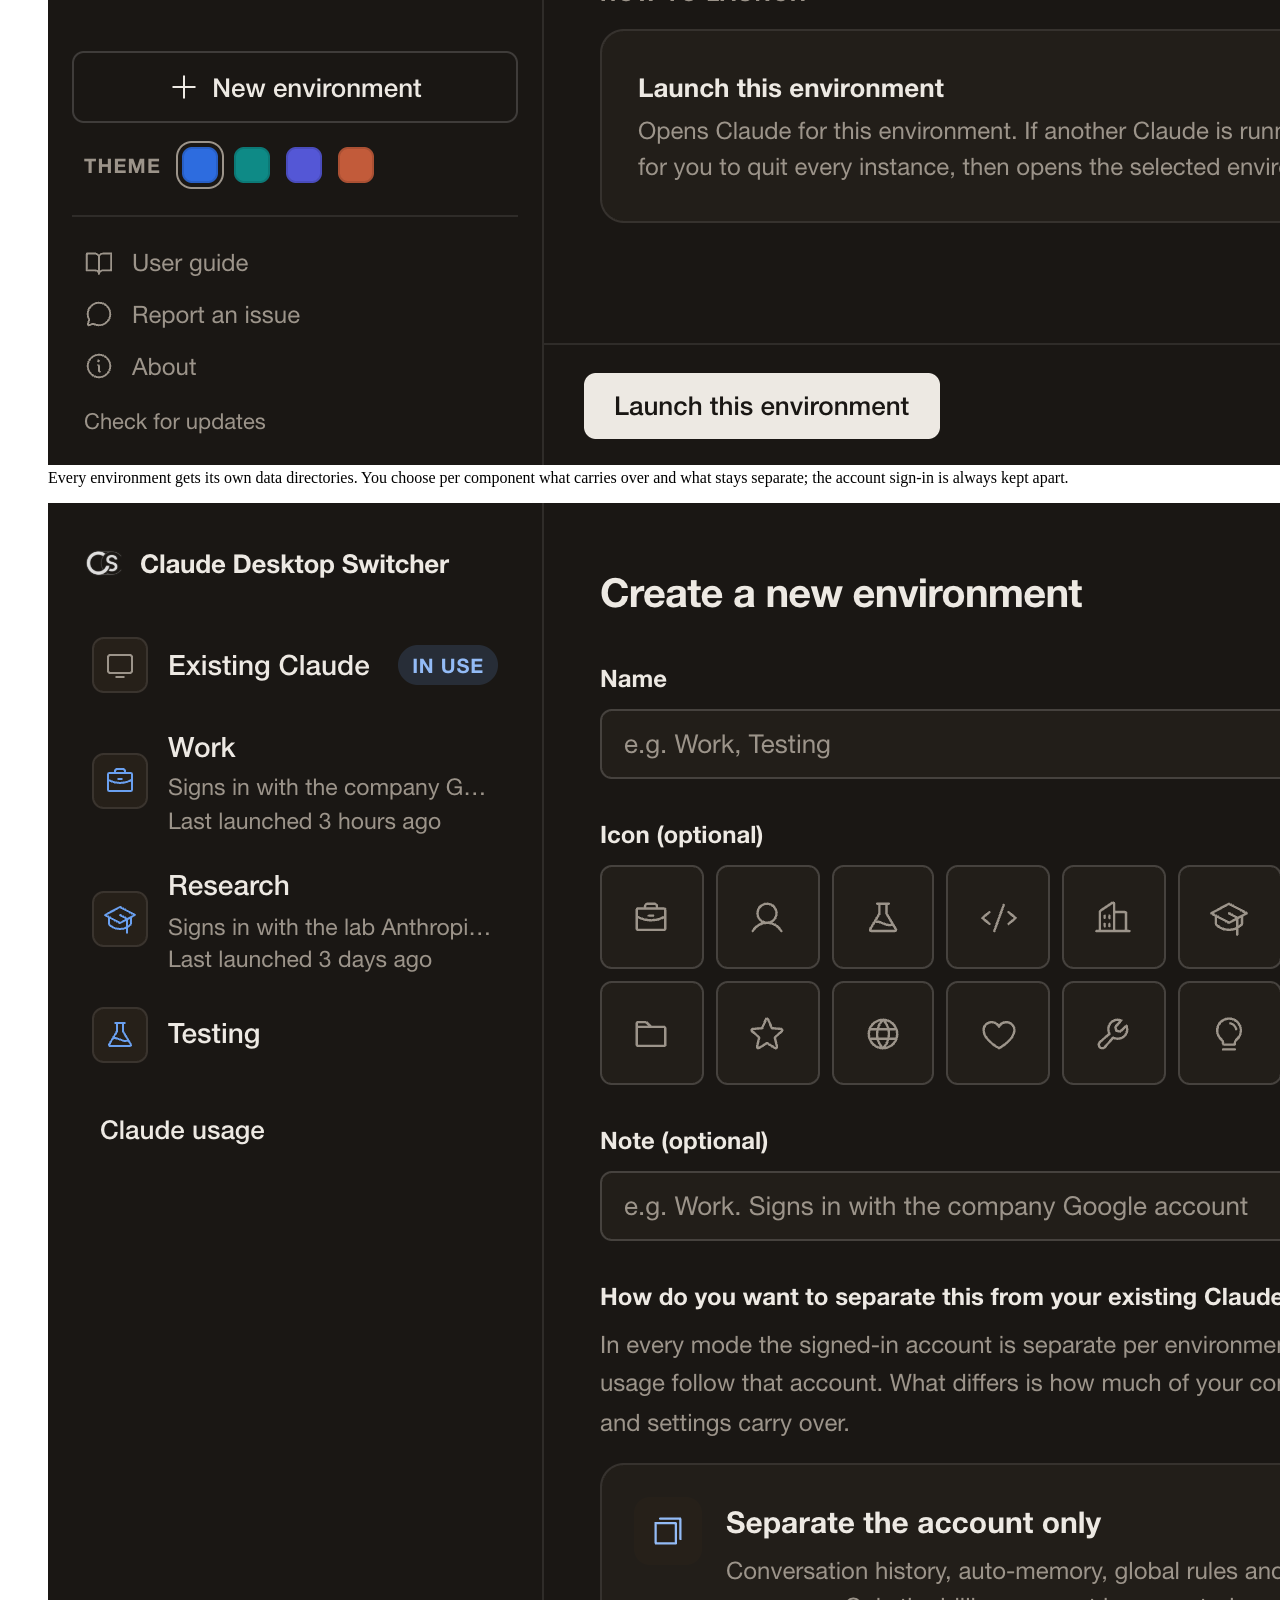
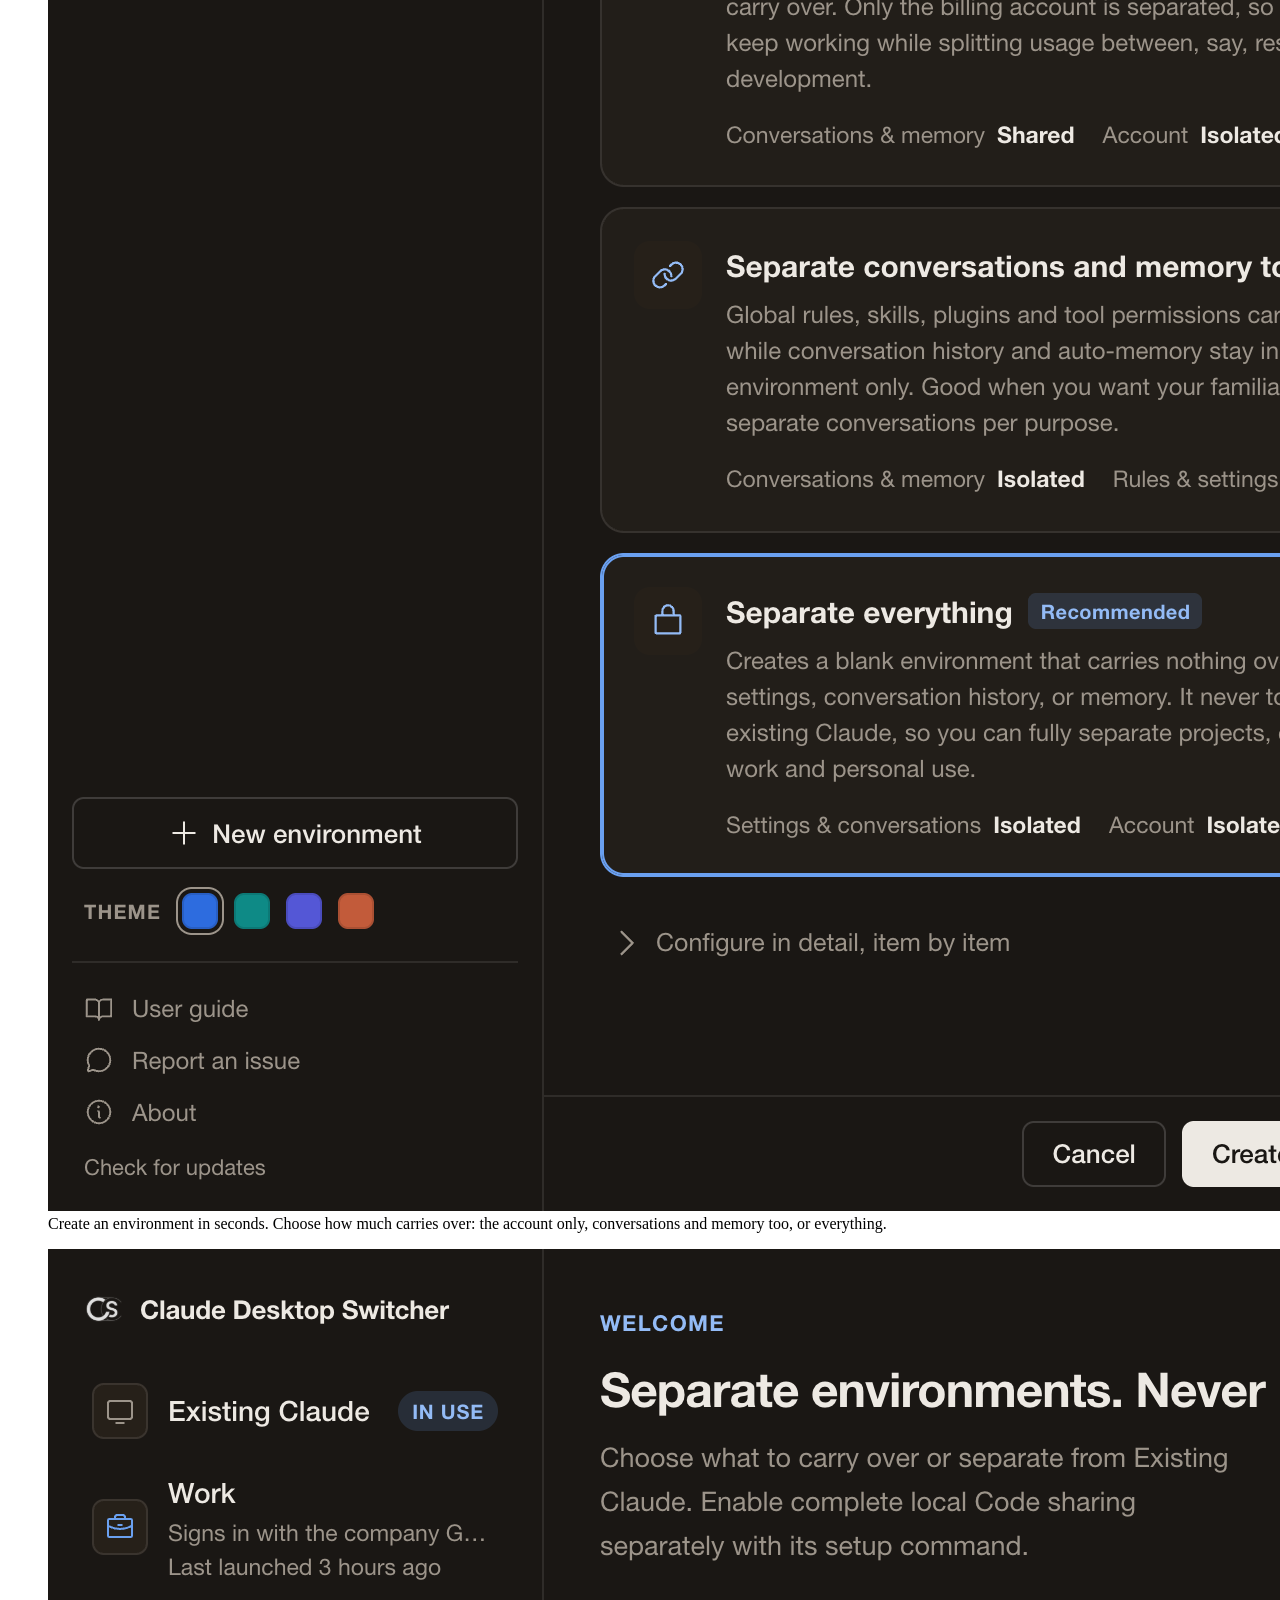
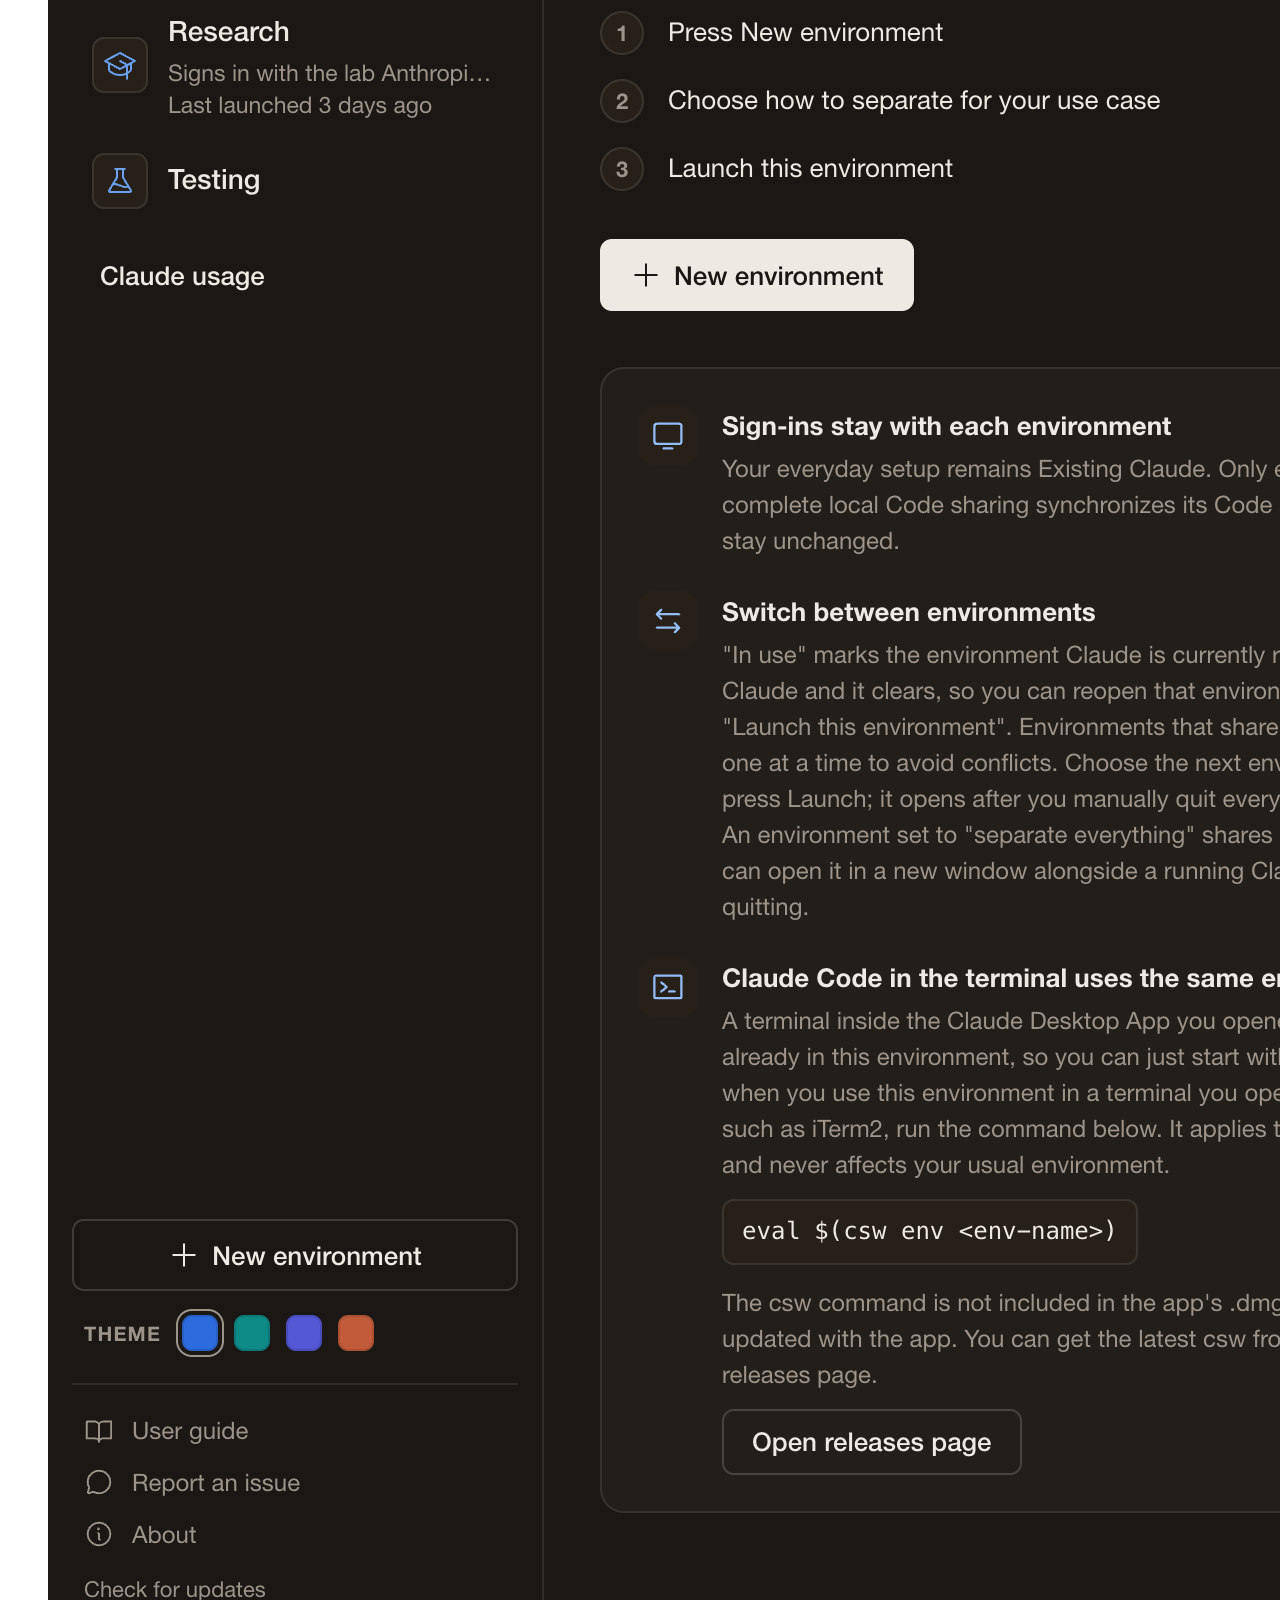
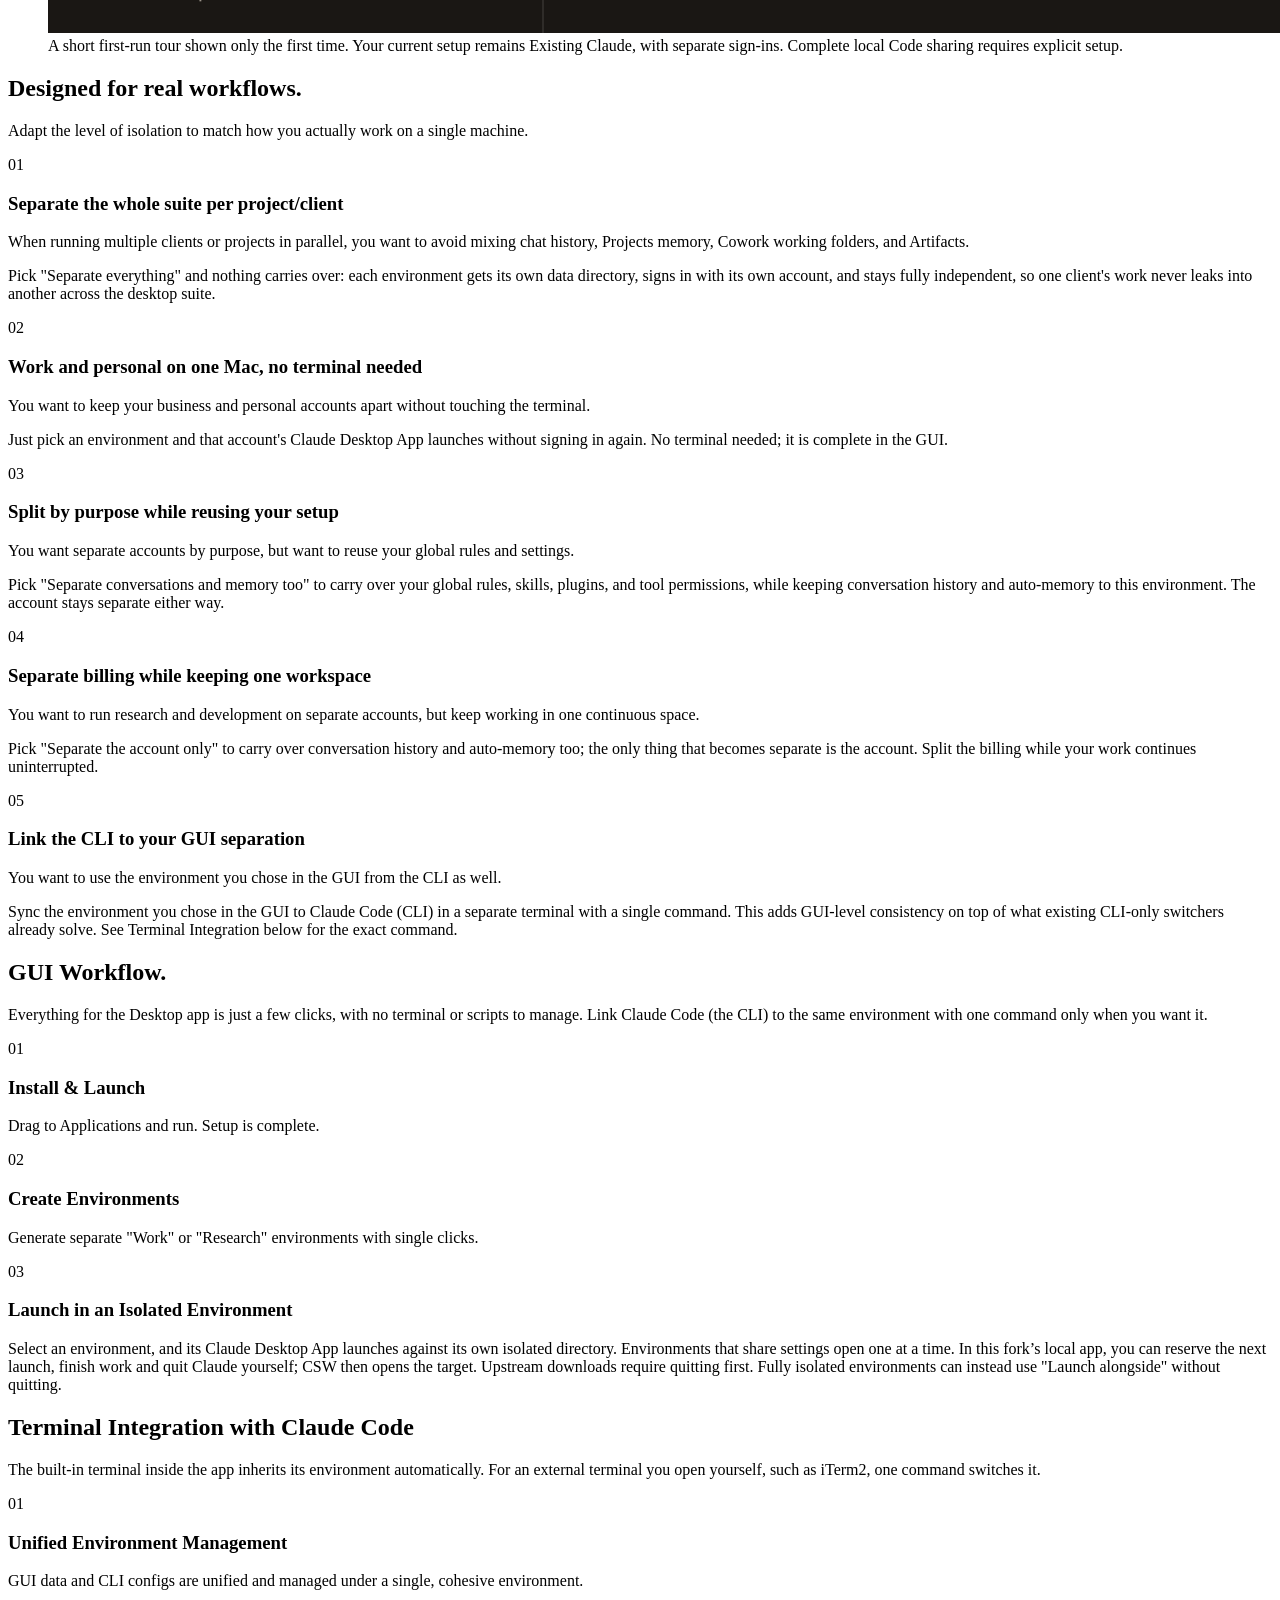
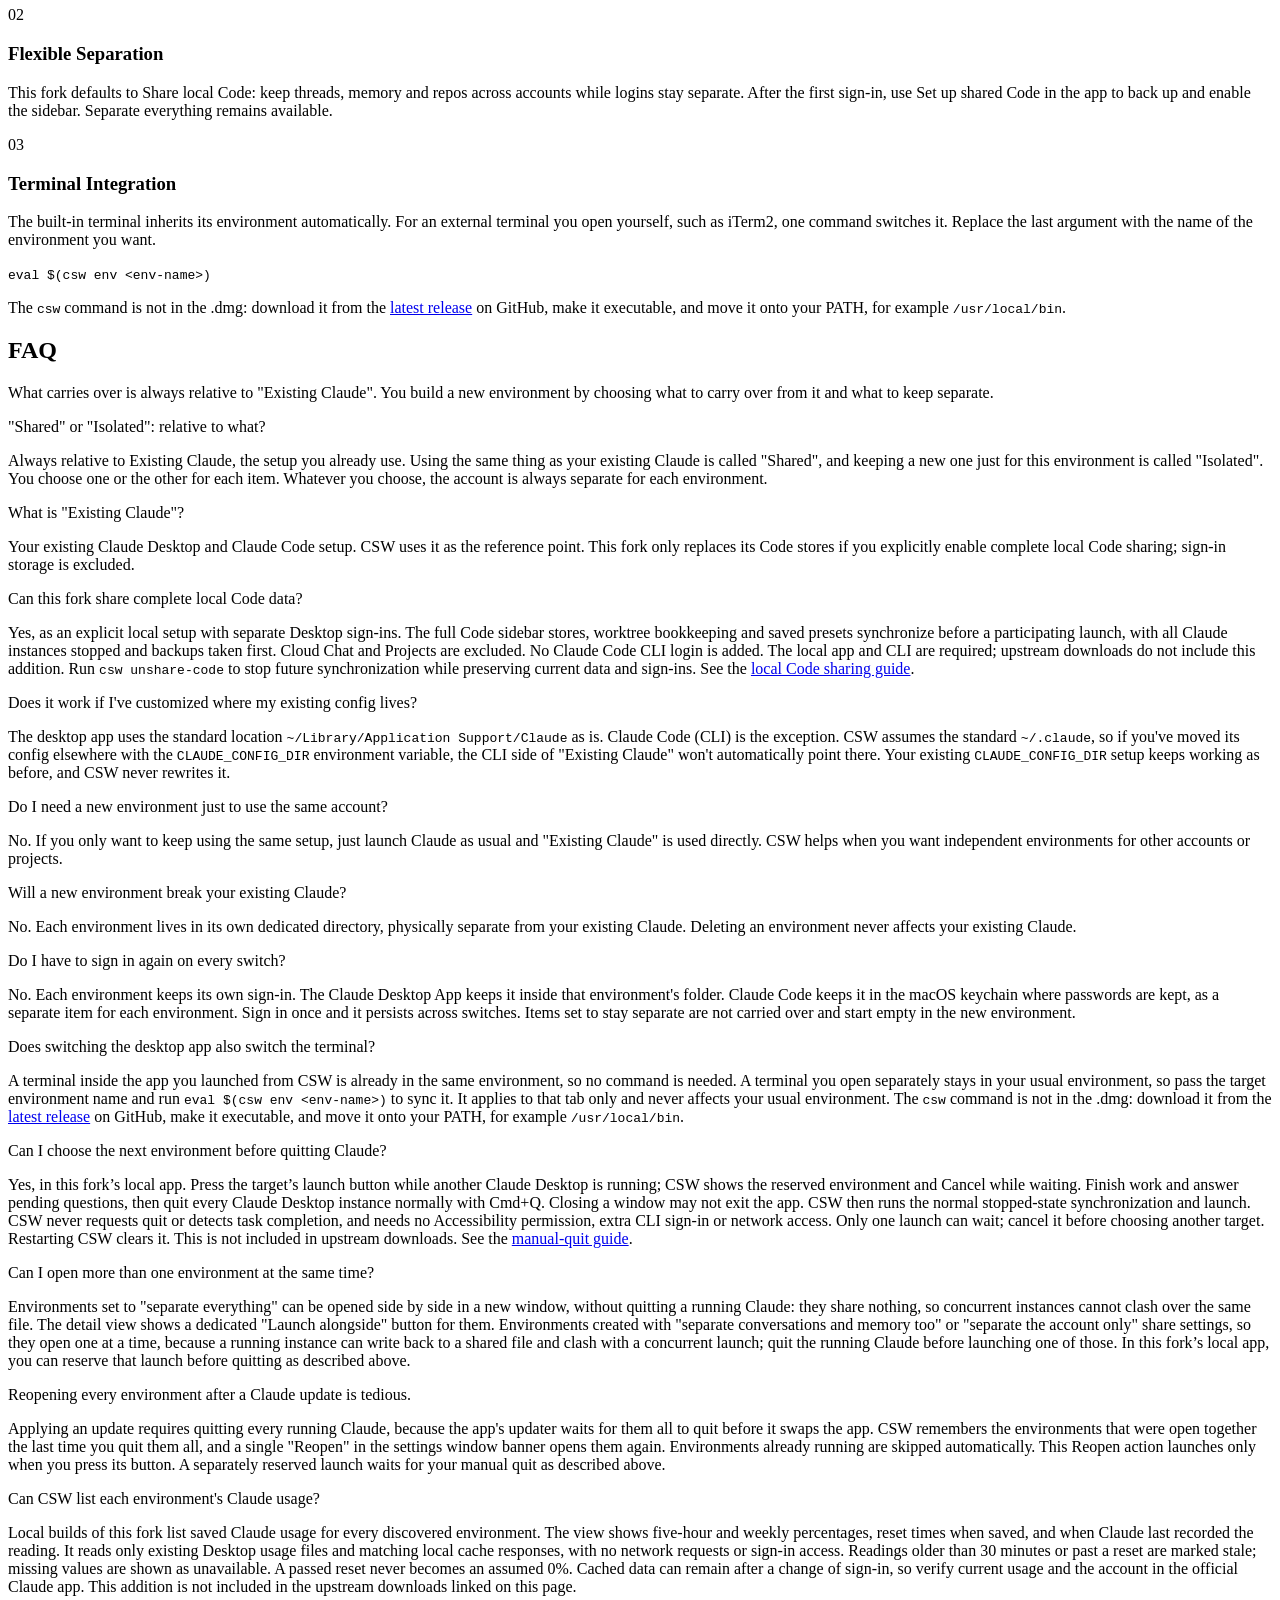
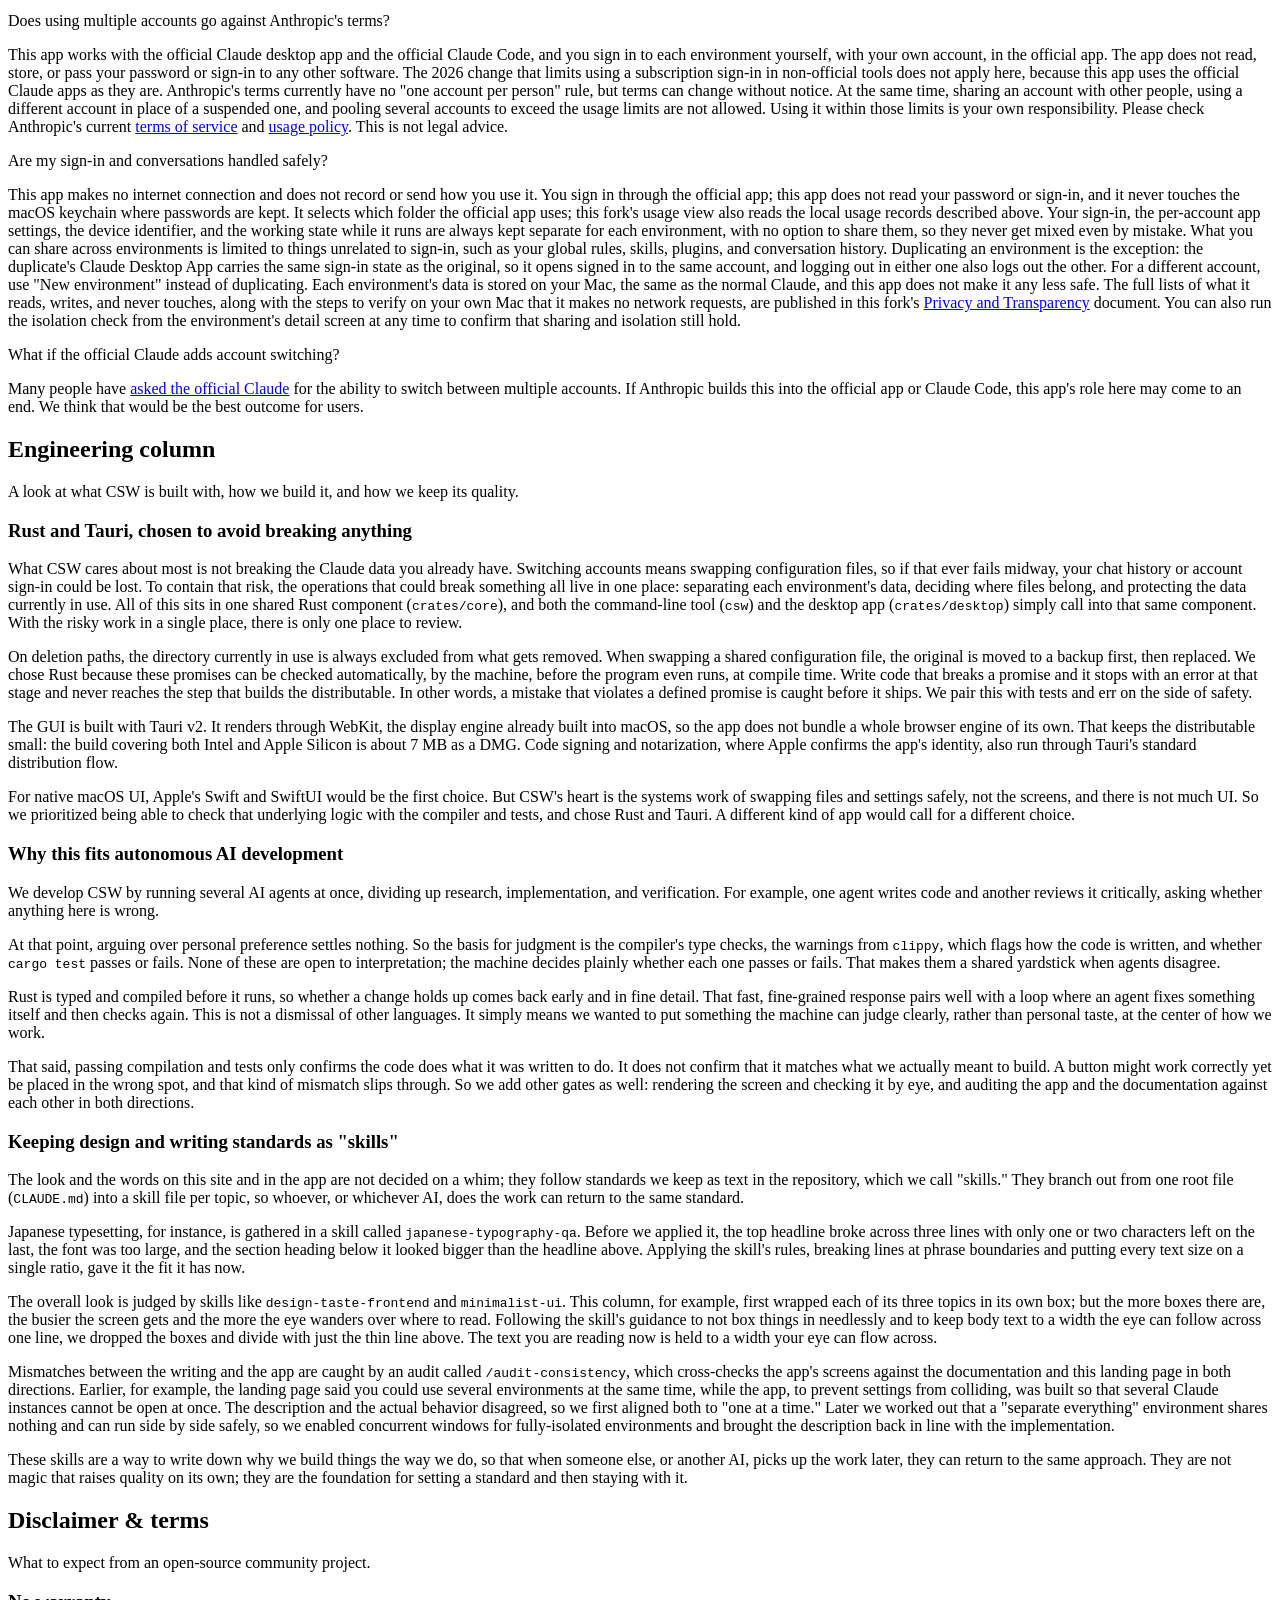
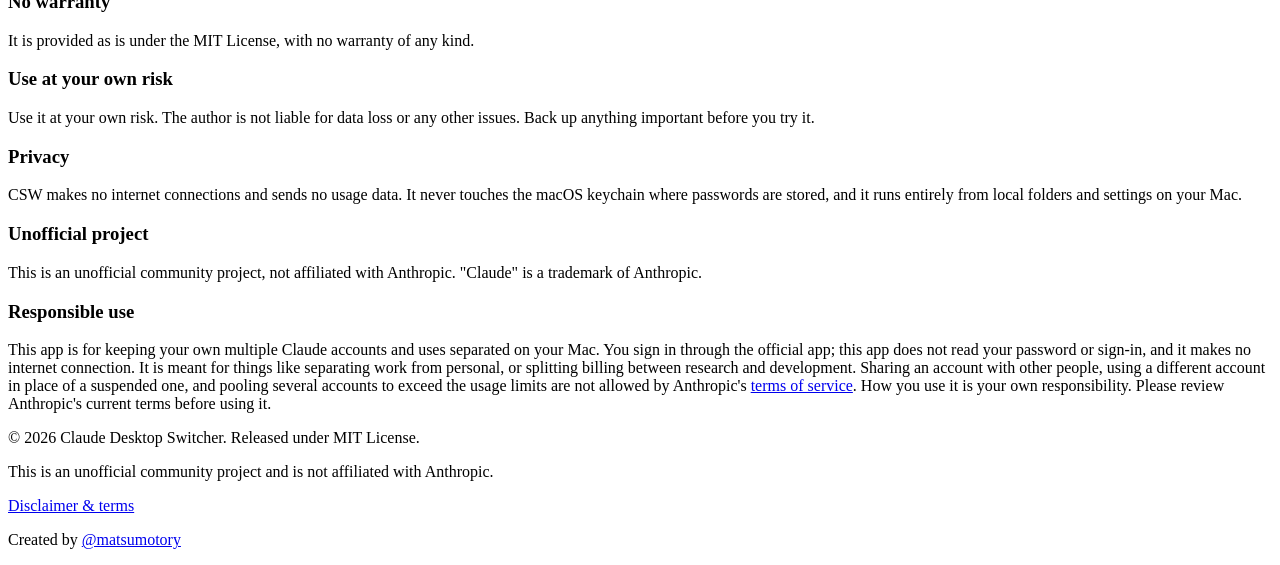
==== commit 758fbf31: "feat: default new environments to shared local Code" ====
--- a/website/index.html
+++ b/website/index.html
@@ -228,7 +228,7 @@
                 <div class="guide-card">
                     <div class="guide-icon">02</div>
                     <h3>Flexible Separation</h3>
-                    <p>Choose how much carries over: separate everything, separate conversations and memory too, or separate the account only. Separate everything is the default and the recommended choice.</p>
+                    <p>This fork defaults to Share local Code: keep threads, memory and repos across accounts while logins stay separate. After the first sign-in, use Set up shared Code in the app to back up and enable the sidebar. Separate everything remains available.</p>
                 </div>
                 <div class="guide-card">
                     <div class="guide-icon">03</div>
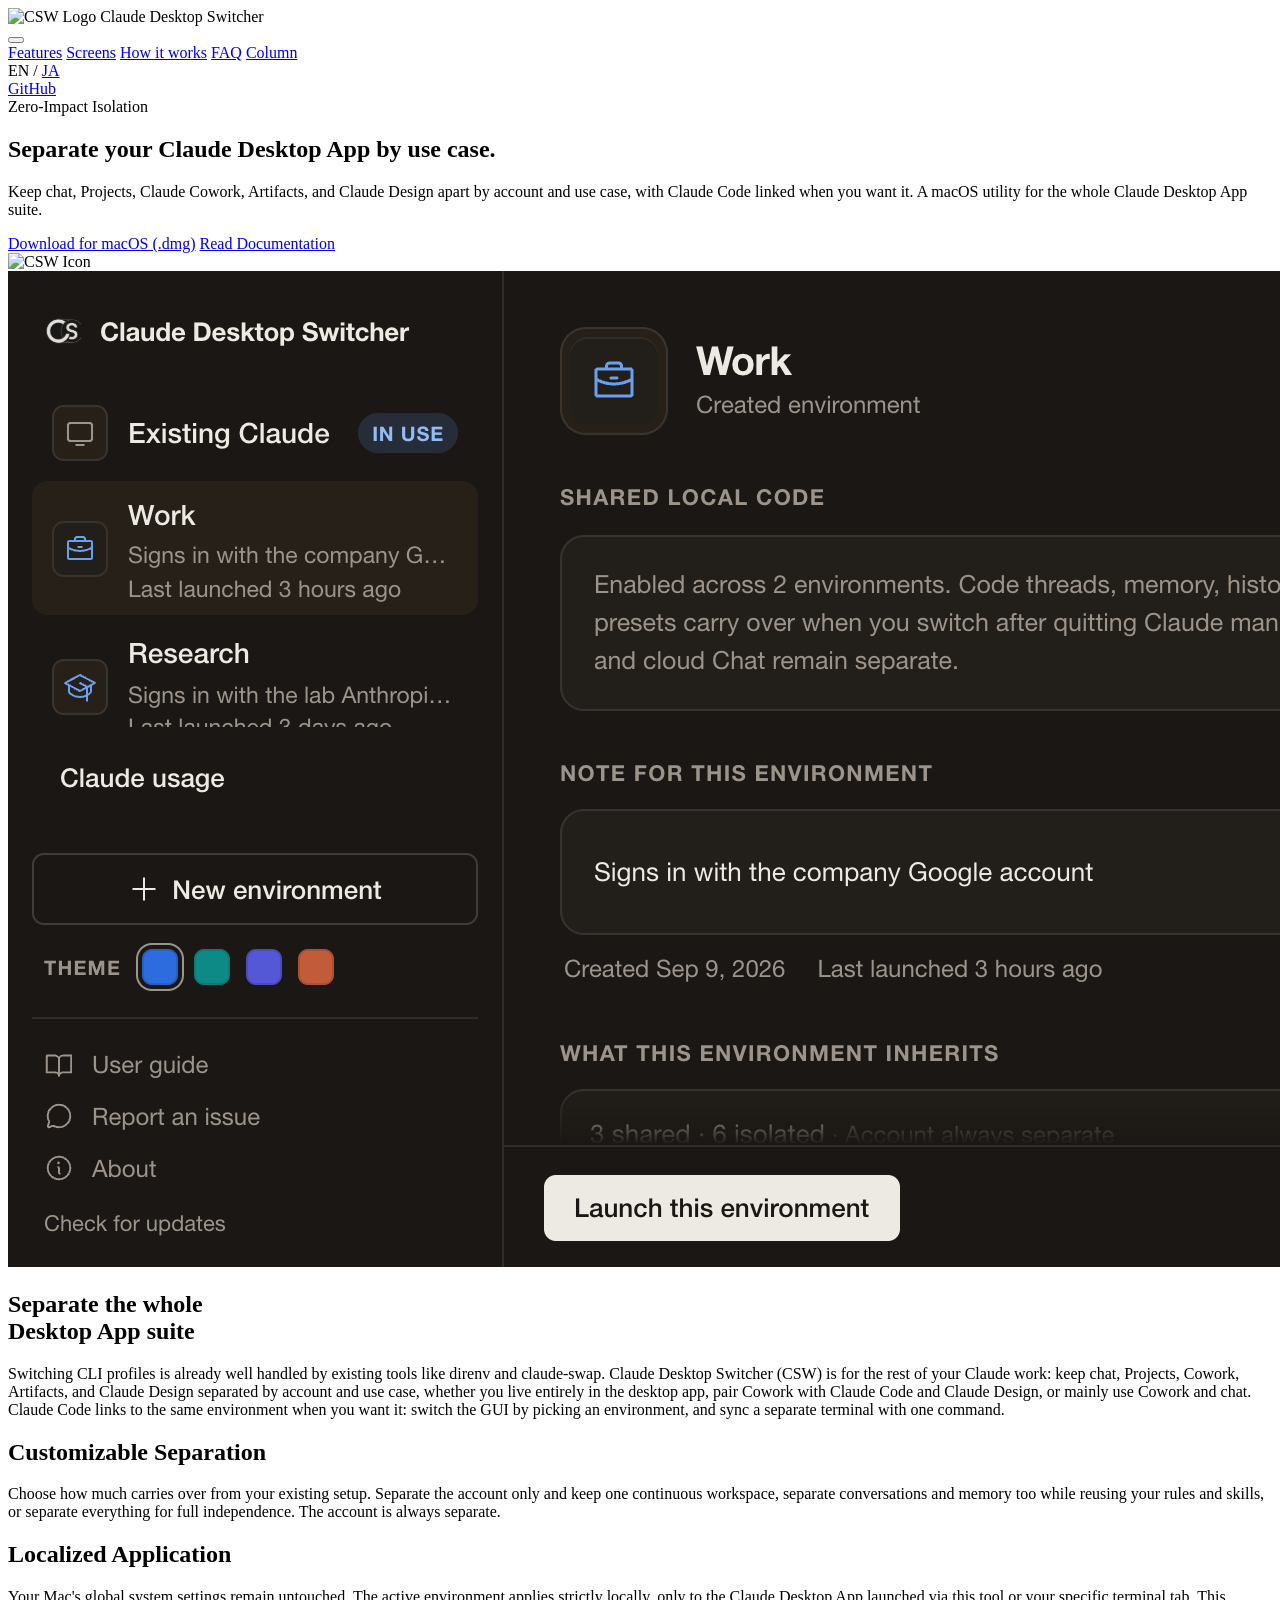
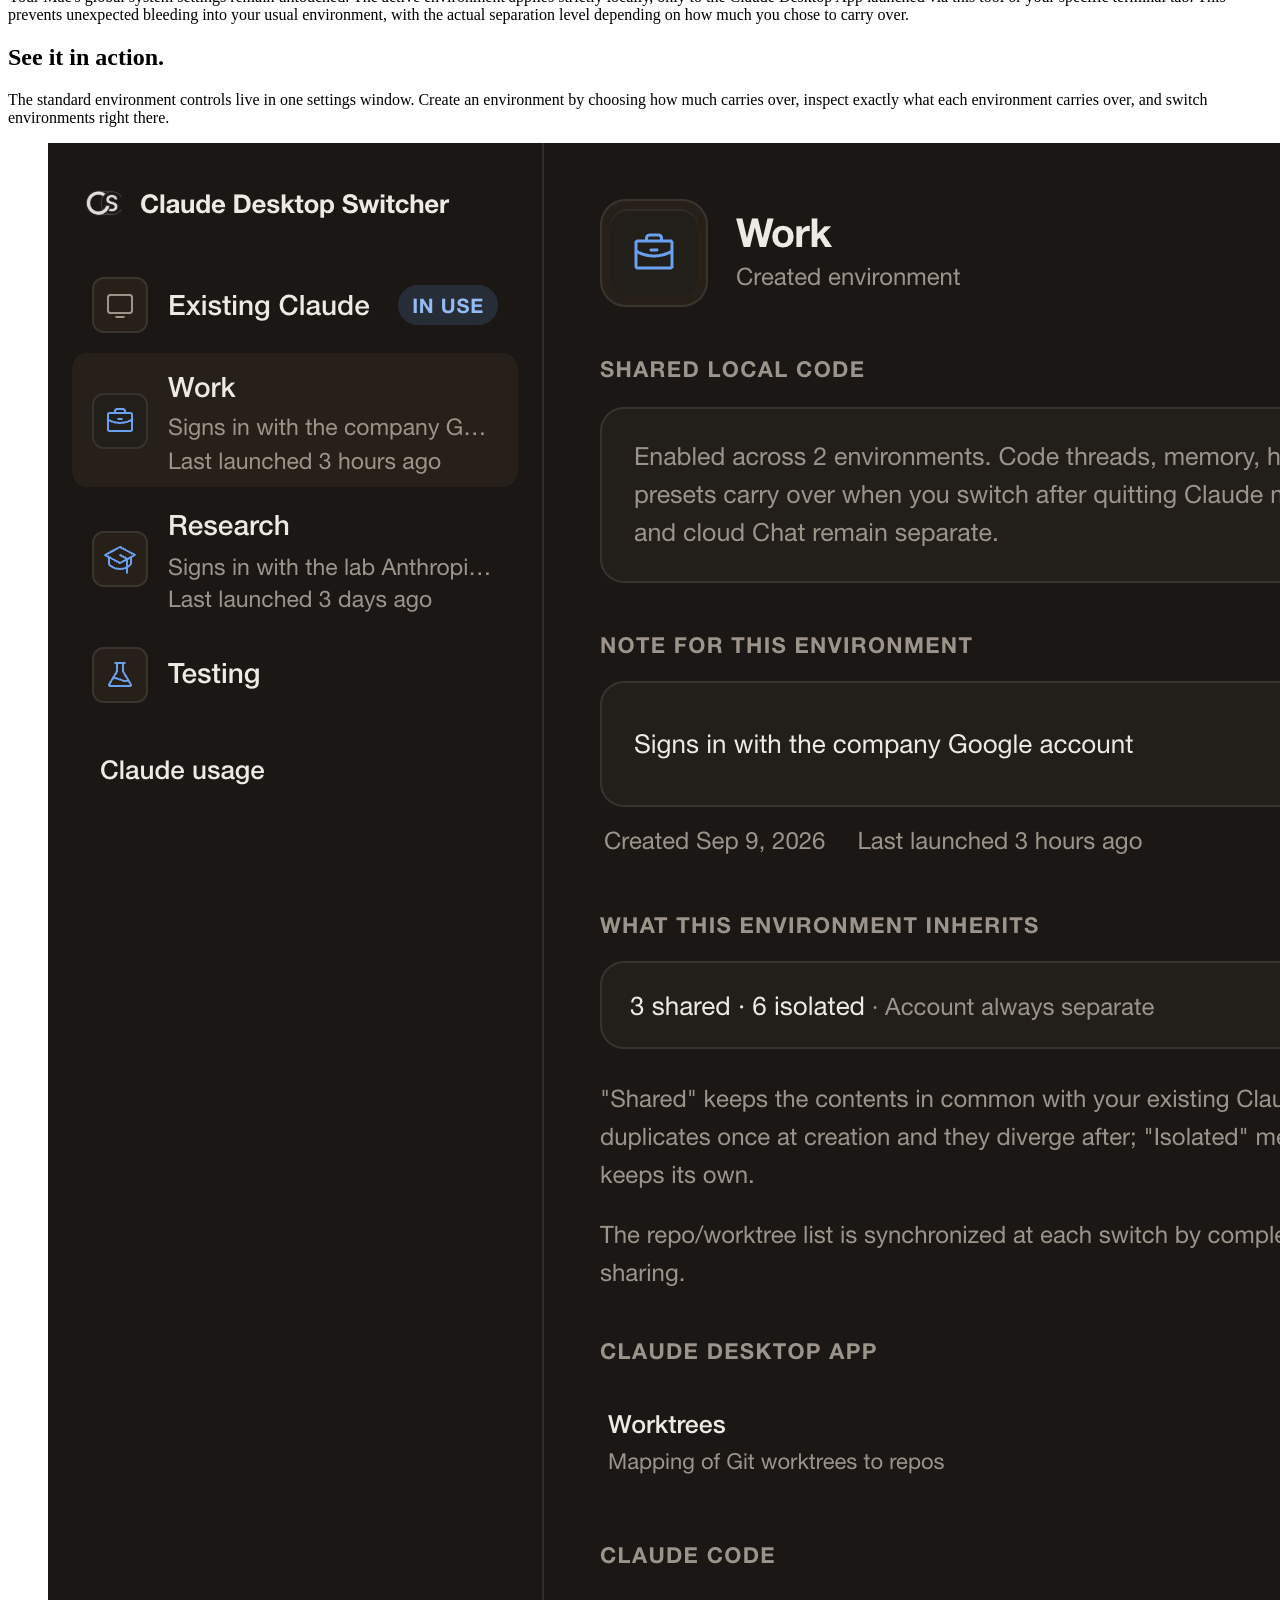
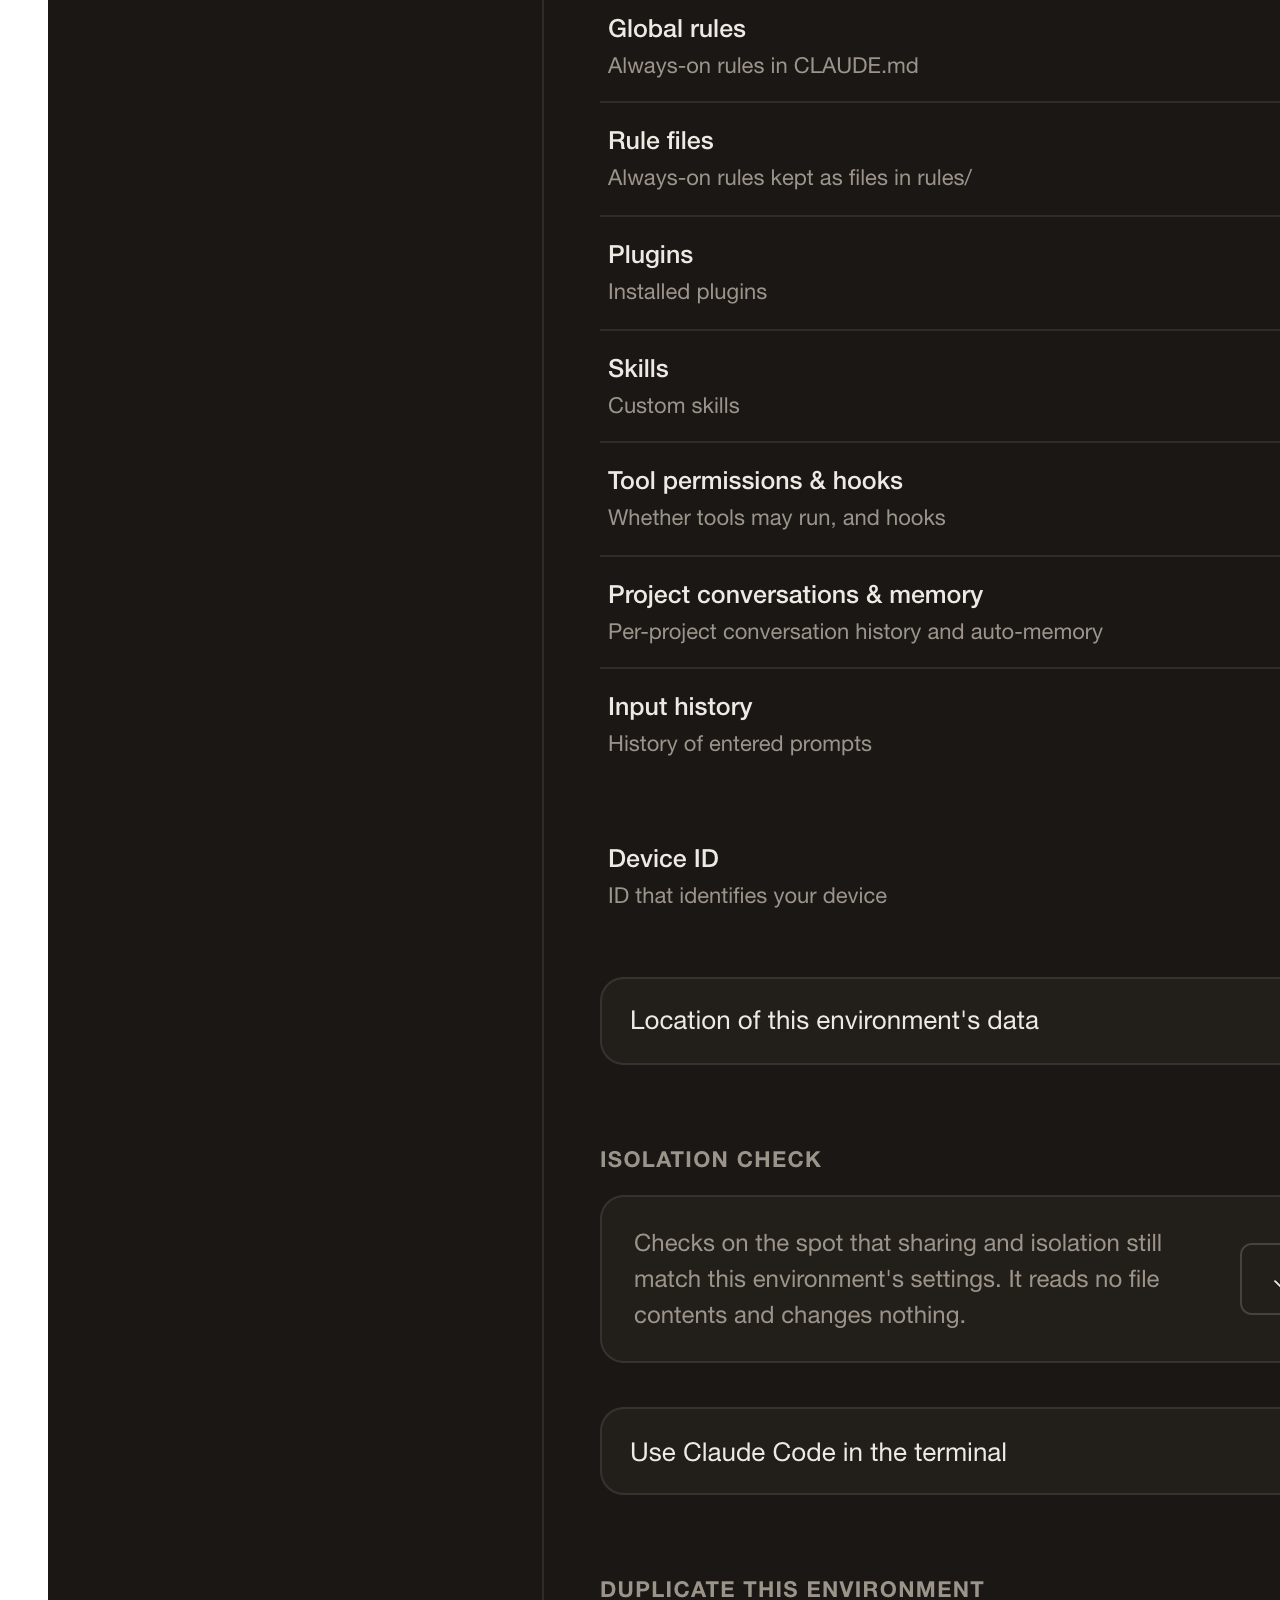
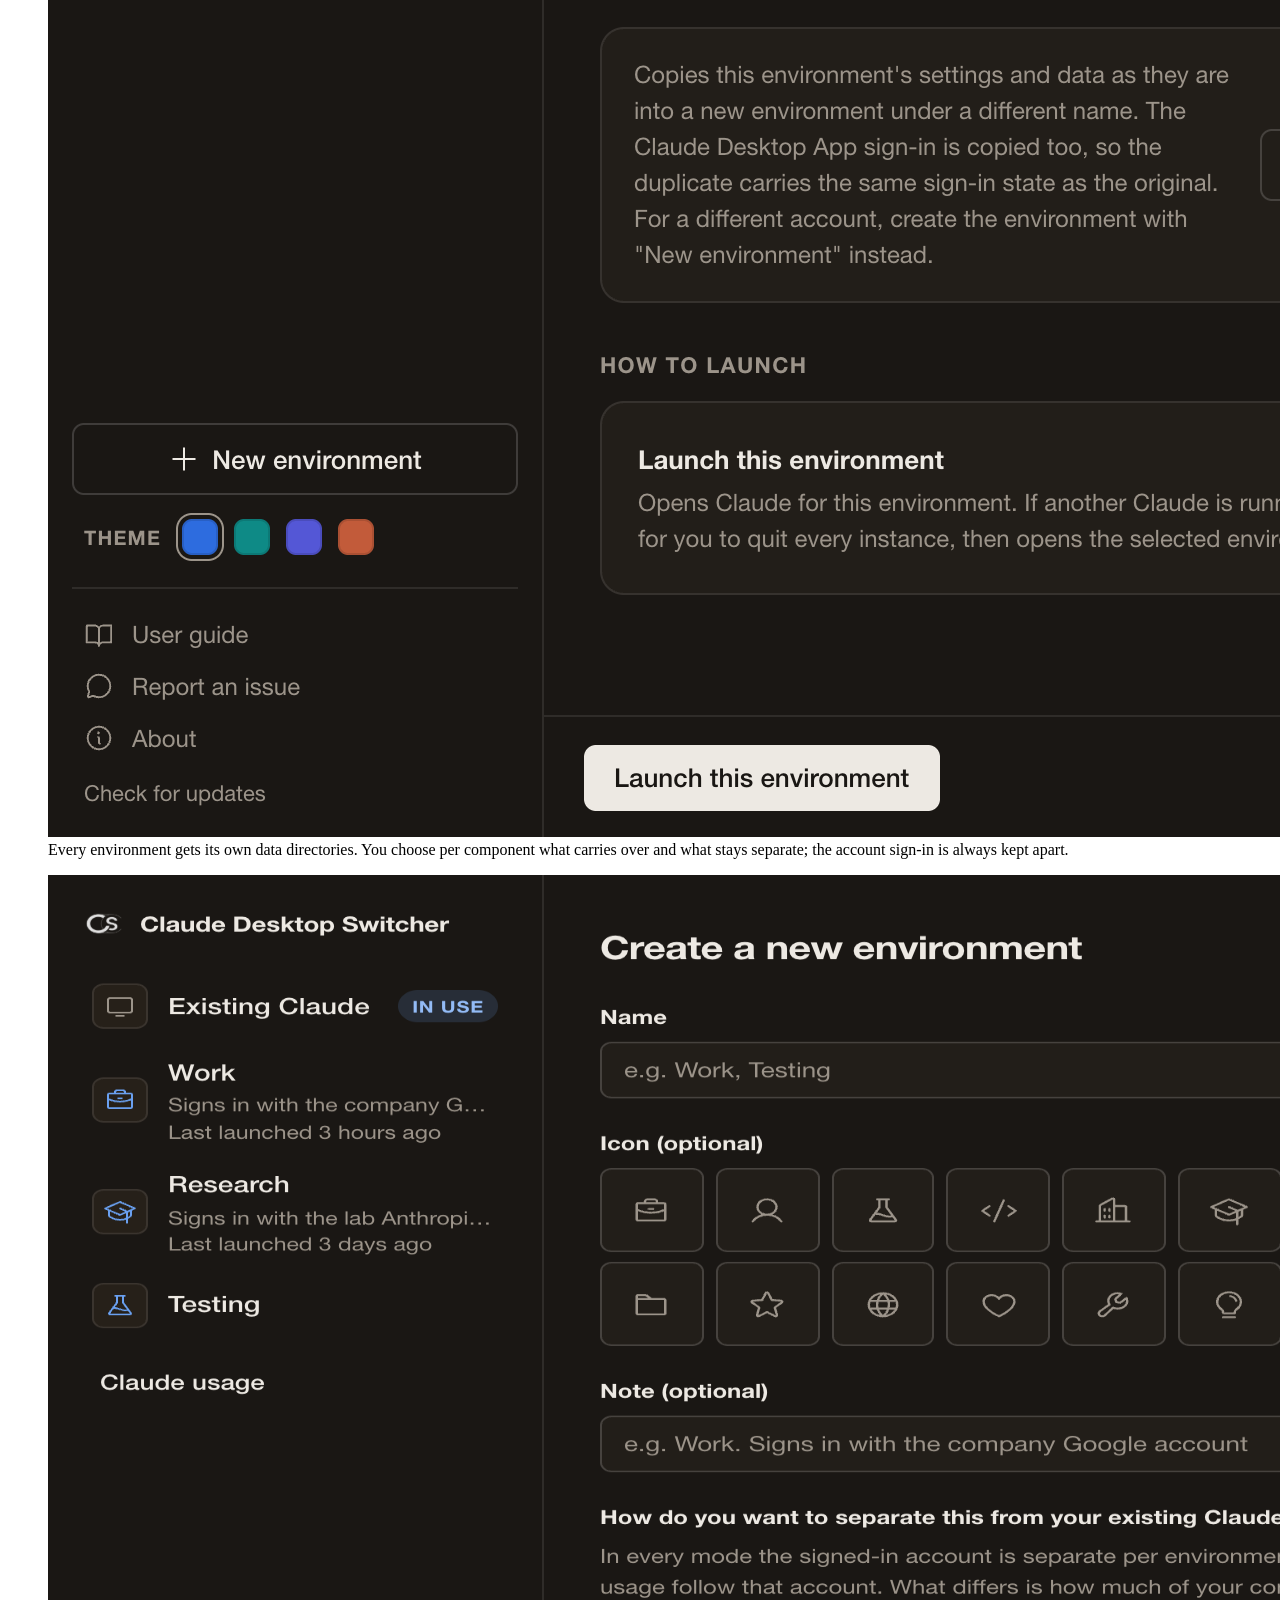
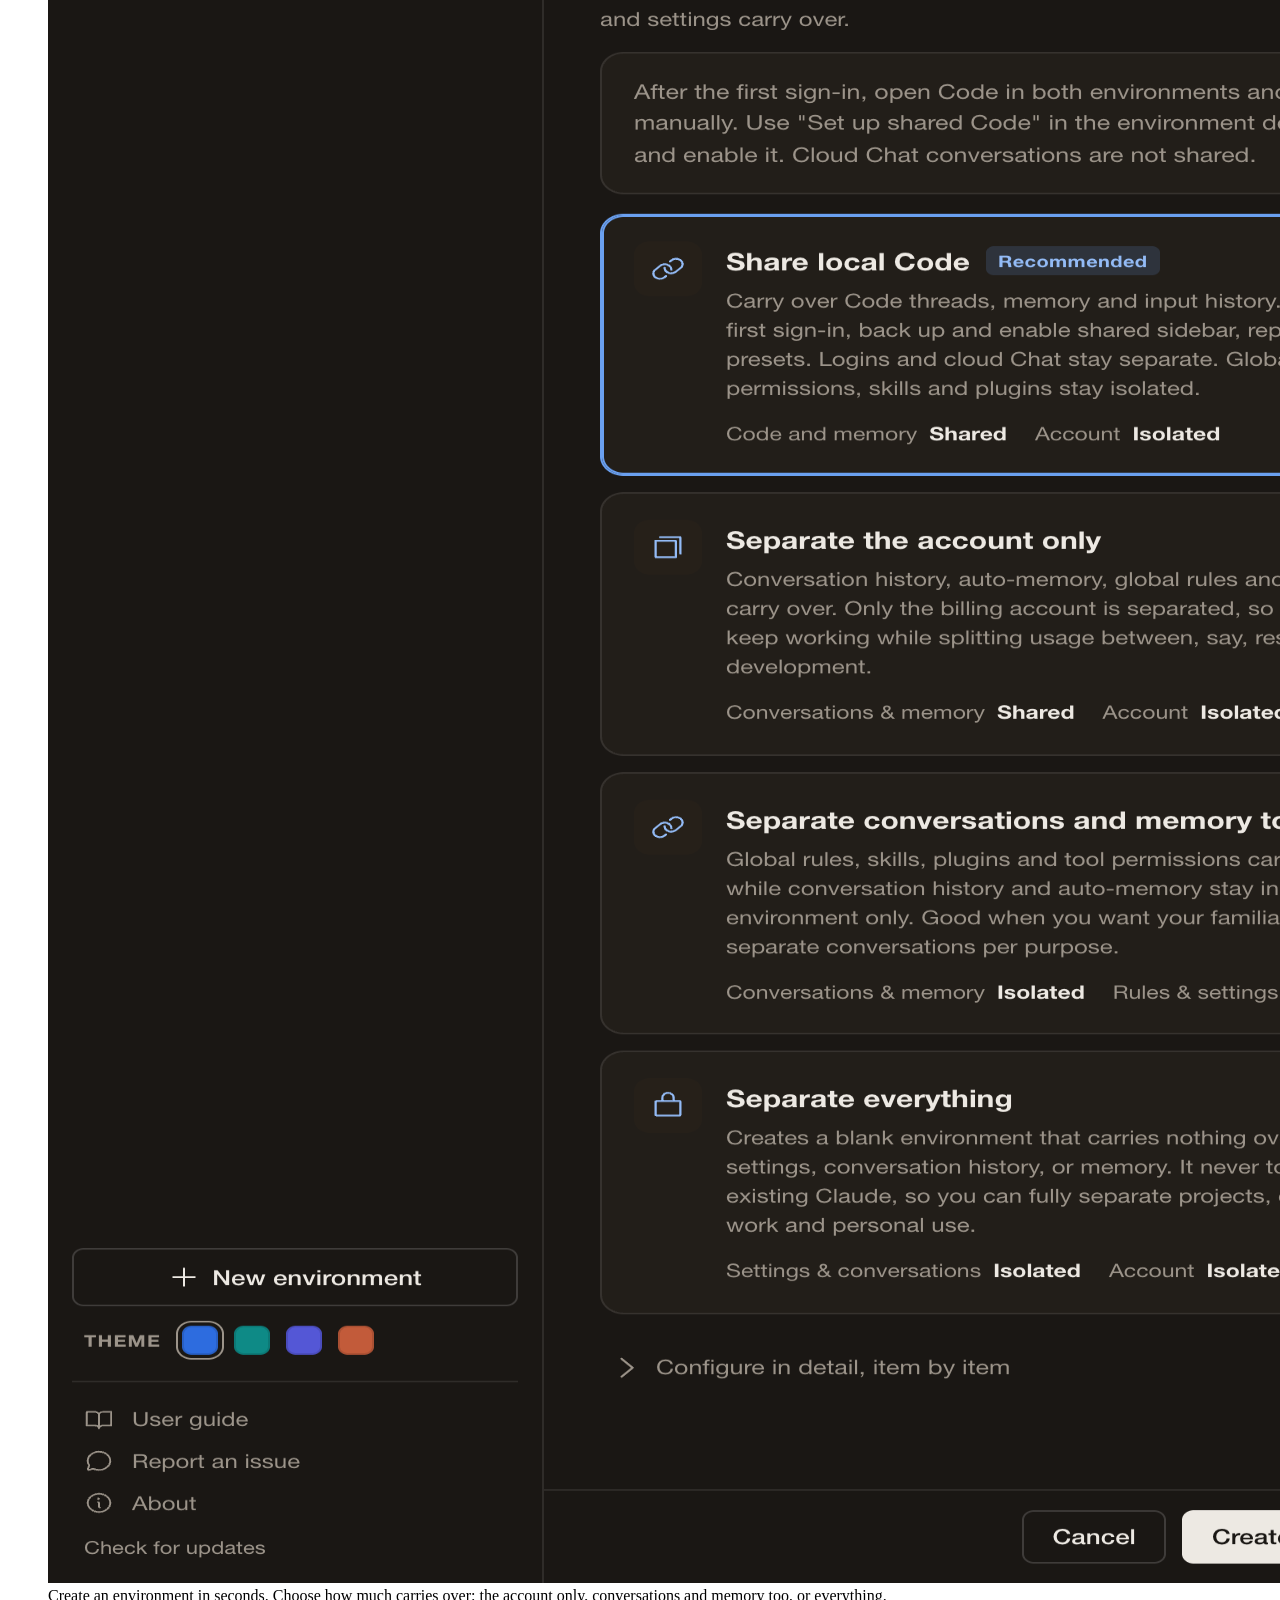
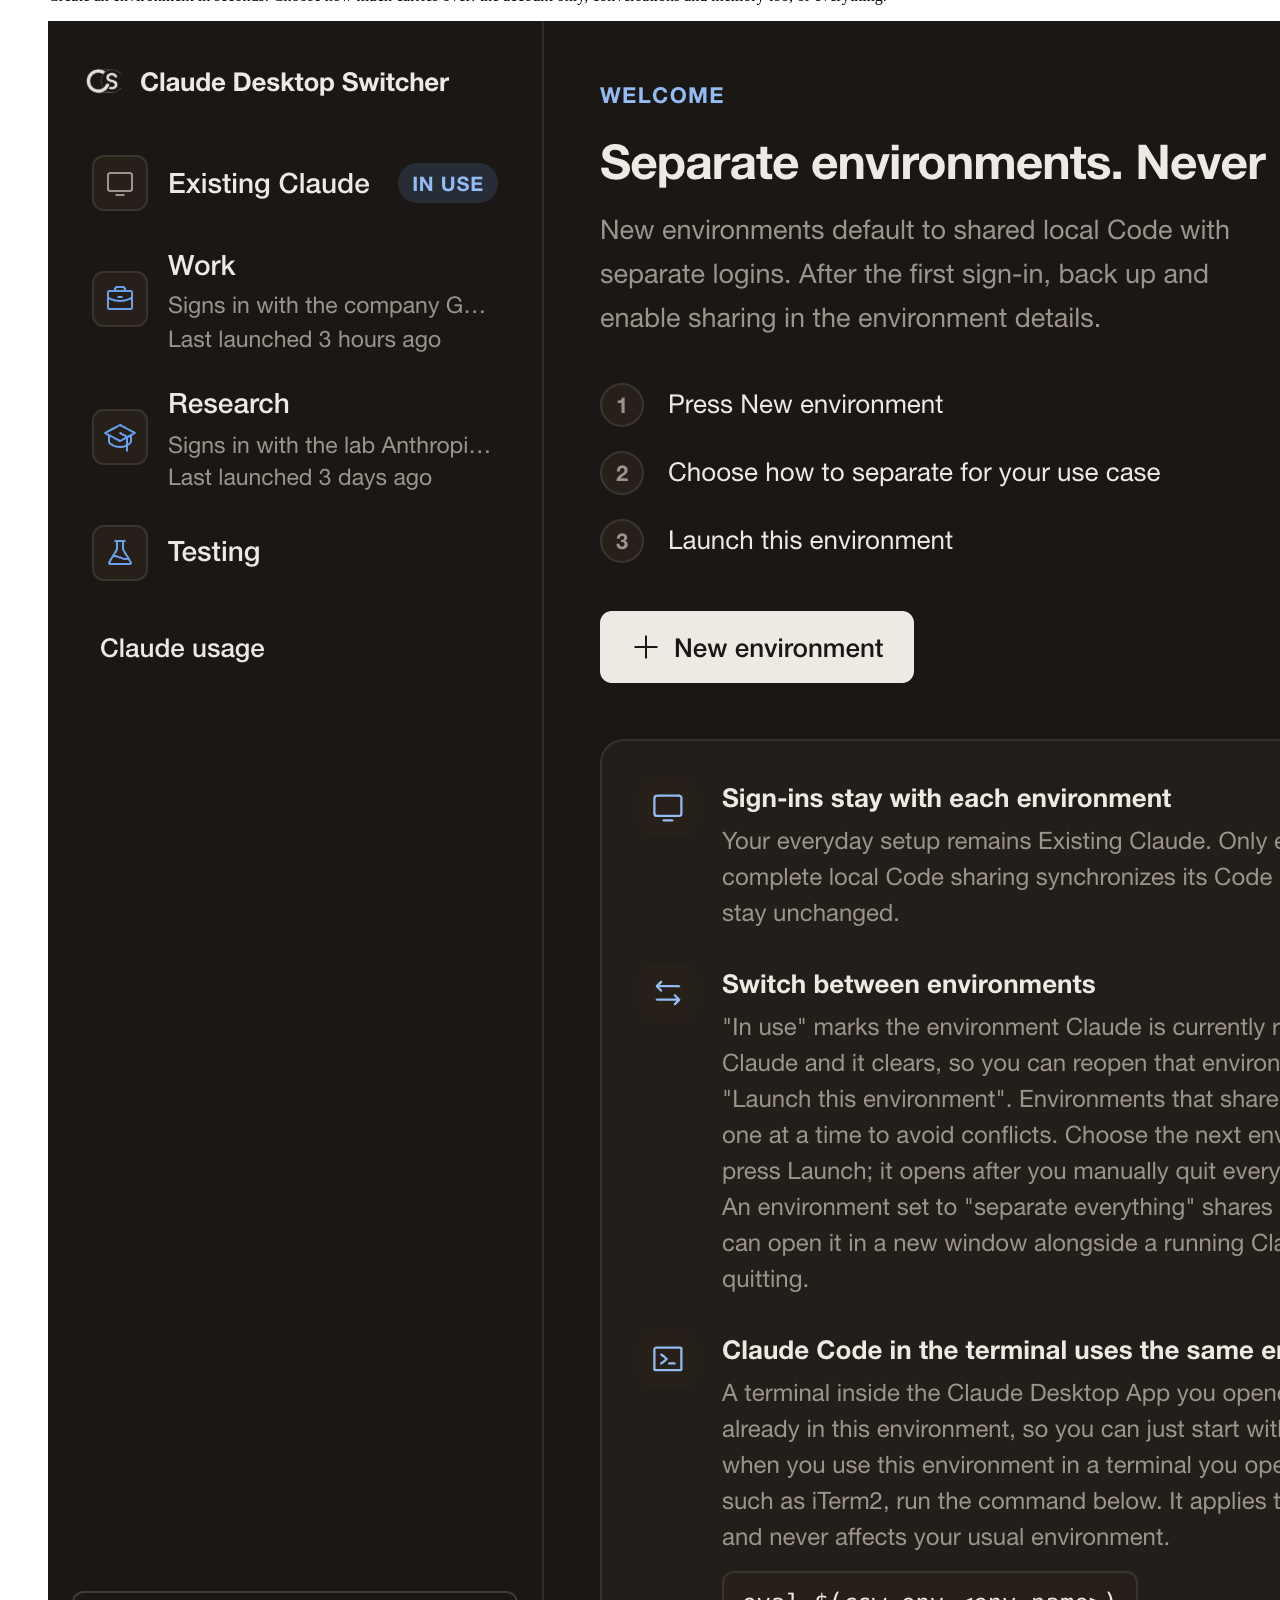
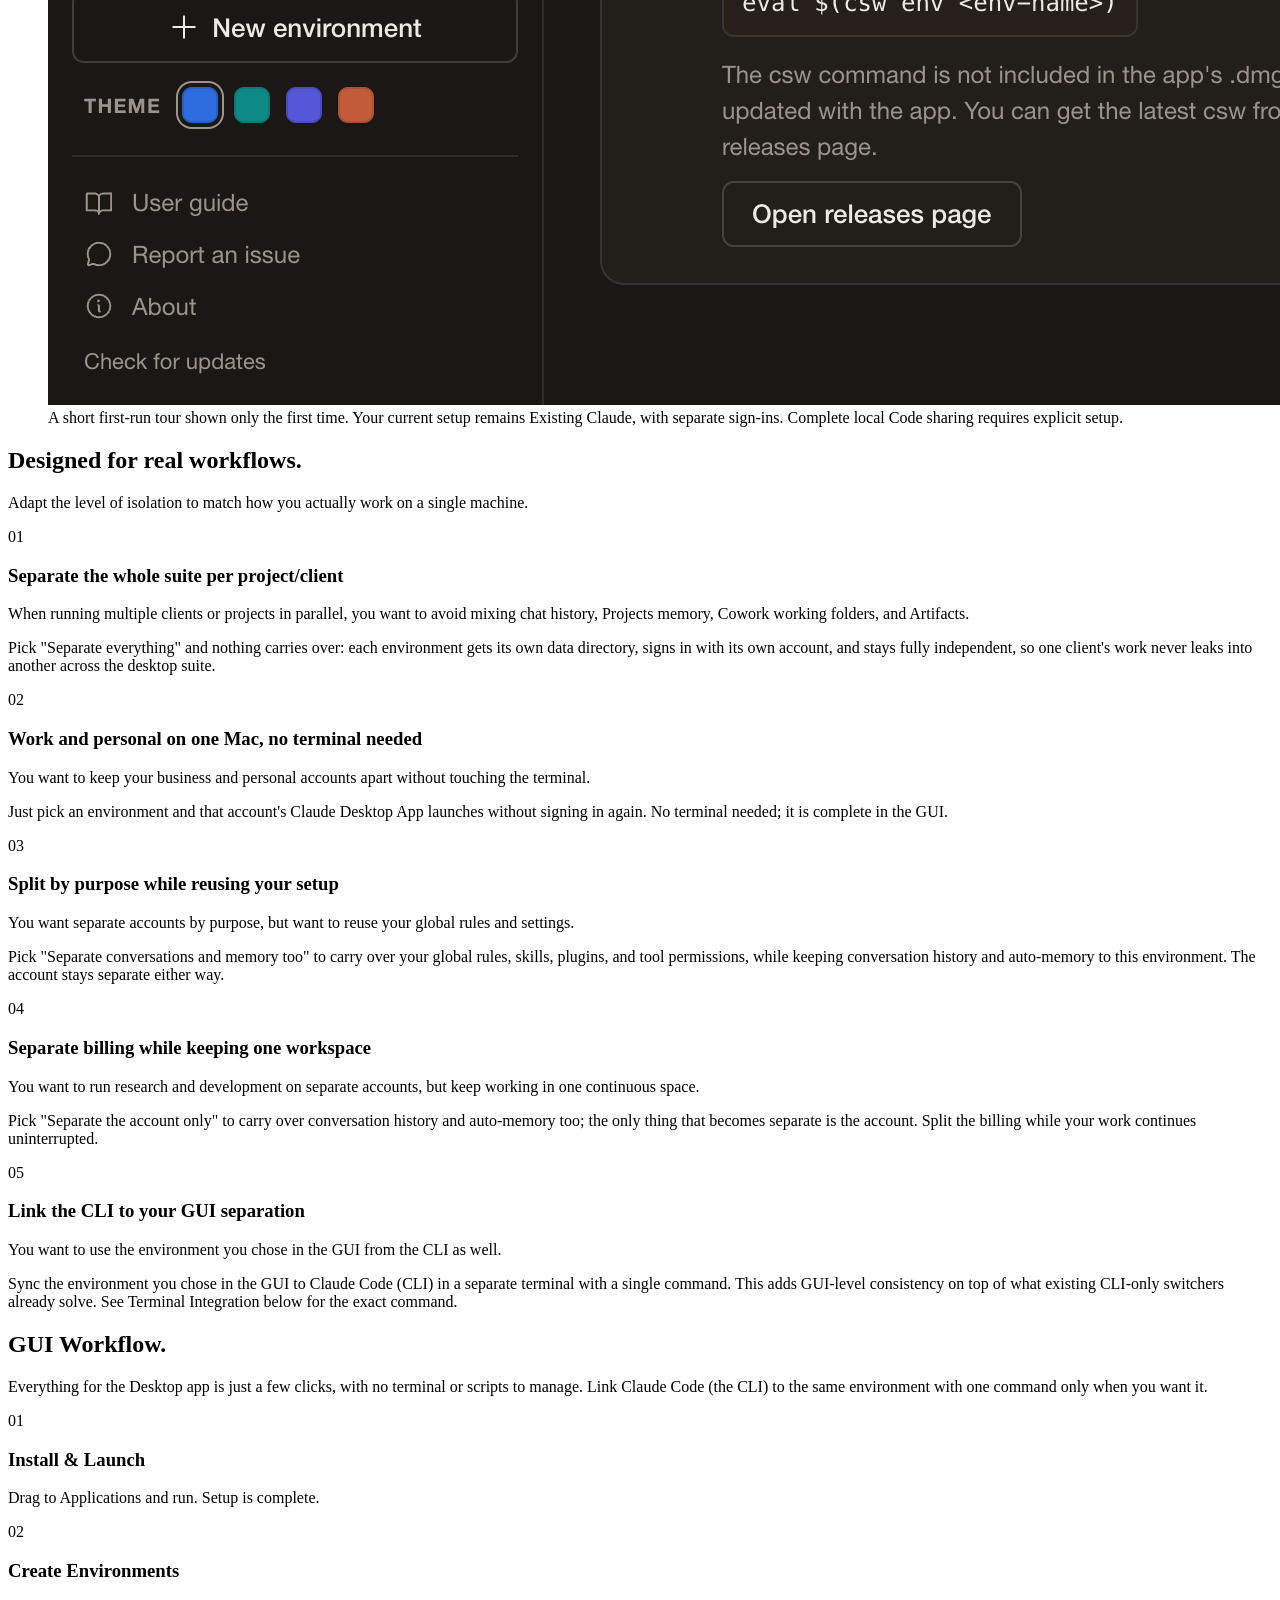
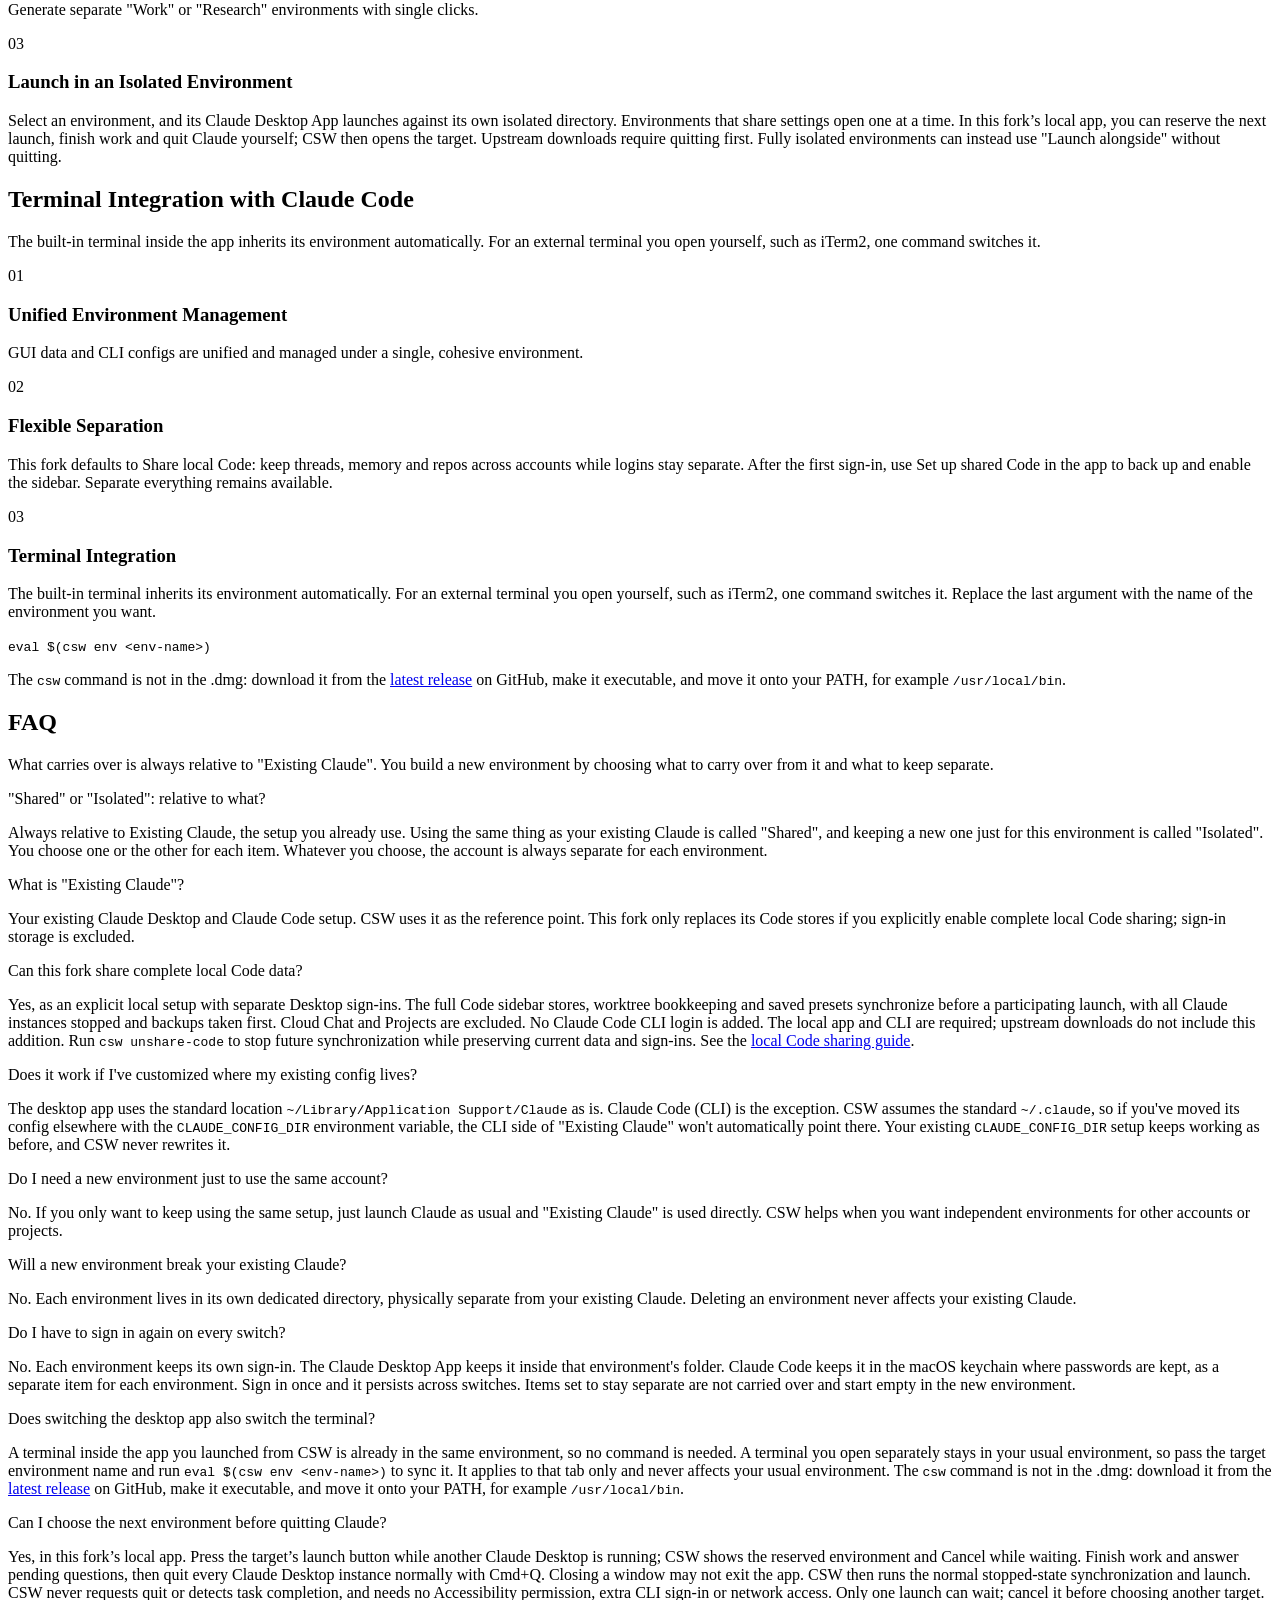
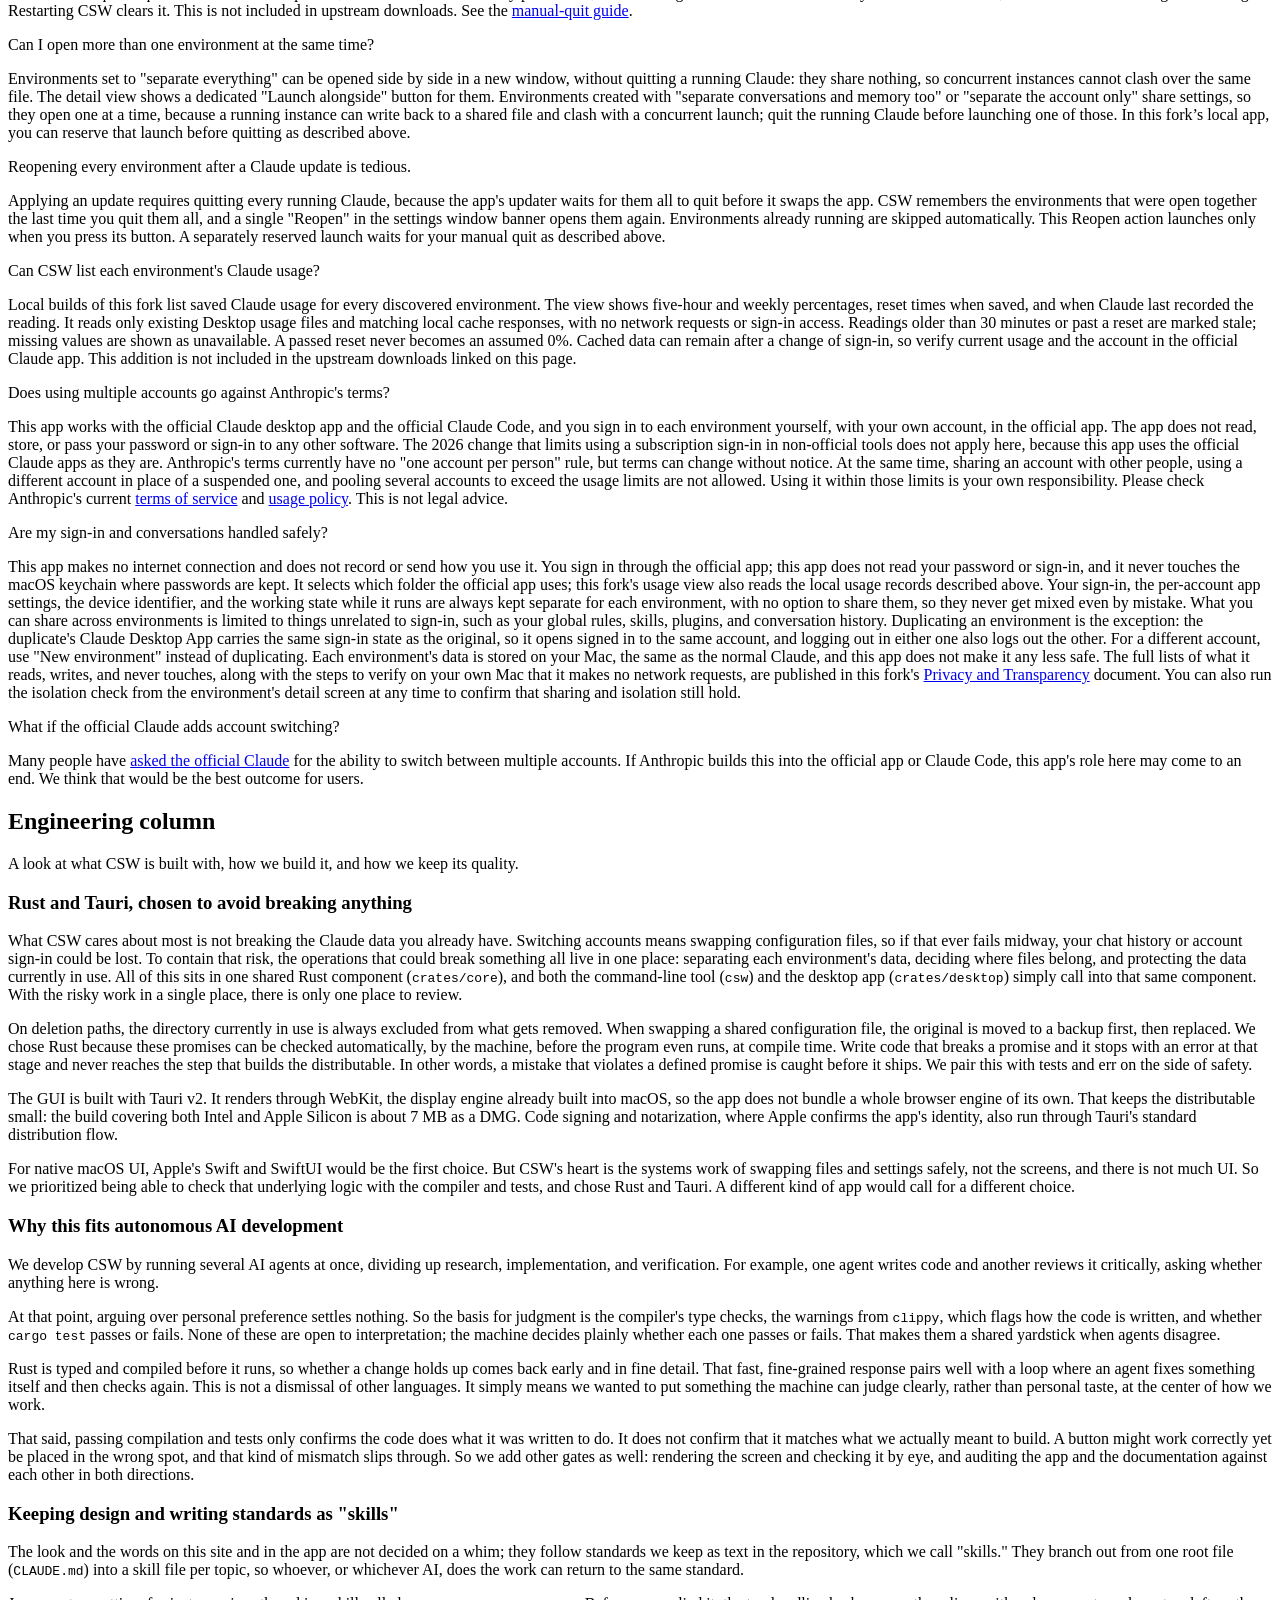
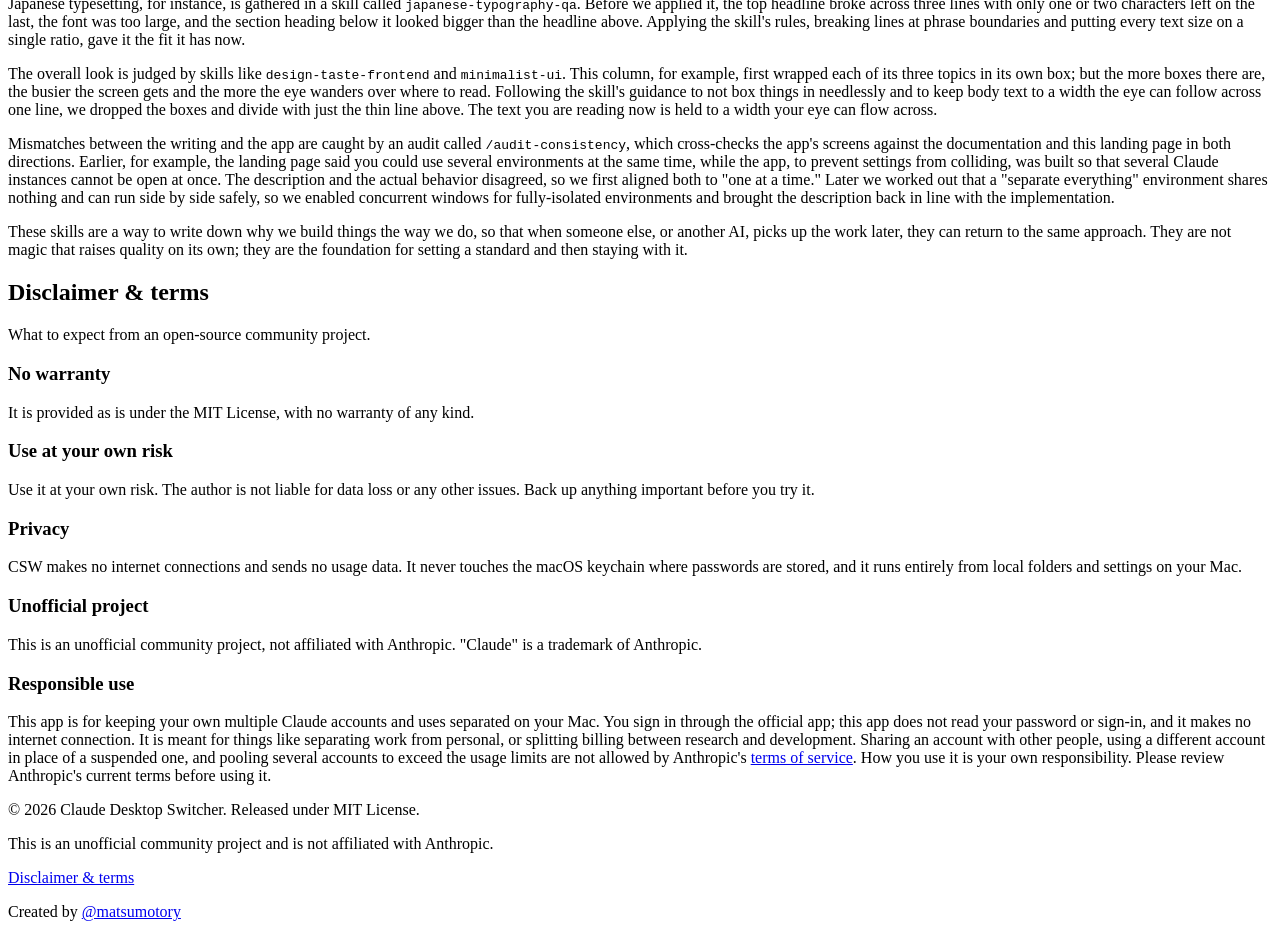
==== commit 88d0a88e: "docs: Code履歴の競合表示と更新した画像を反映する" ====
--- a/website/index.html
+++ b/website/index.html
@@ -119,7 +119,7 @@
             </div>
             <div class="screens-bento">
                 <figure class="screen-card fade-in delay-1">
-                    <img src="assets/screen_overview.png?v=0.24.6-local.7" width="1520" height="3522" alt="CSW settings window showing an environment's paths and a per-component carry-over matrix" loading="lazy">
+                    <img src="assets/screen_overview.png?v=0.24.6-local.9" width="1520" height="3894" alt="CSW settings window showing an environment's paths and a per-component carry-over matrix" loading="lazy">
                     <figcaption>Every environment gets its own data directories. You choose per component what carries over and what stays separate; the account sign-in is always kept apart.</figcaption>
                 </figure>
                 <figure class="screen-card fade-in delay-2">
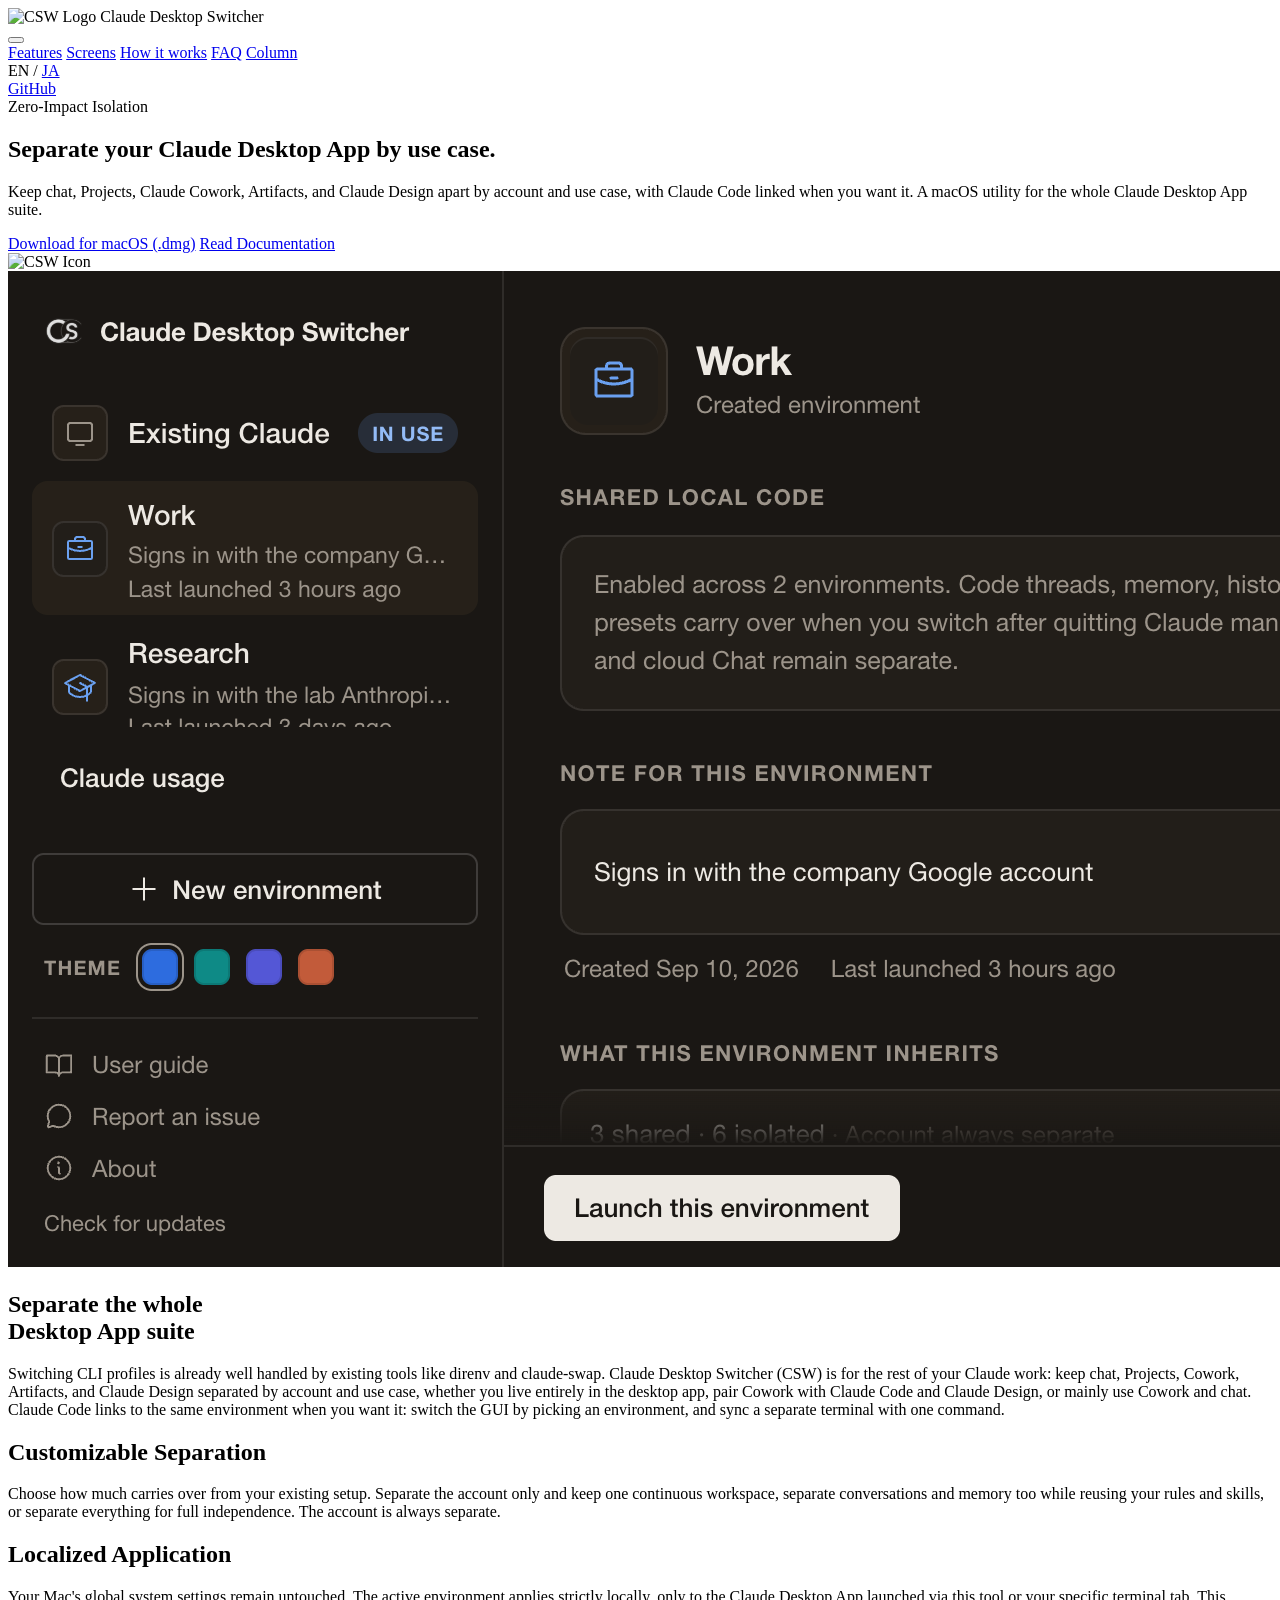
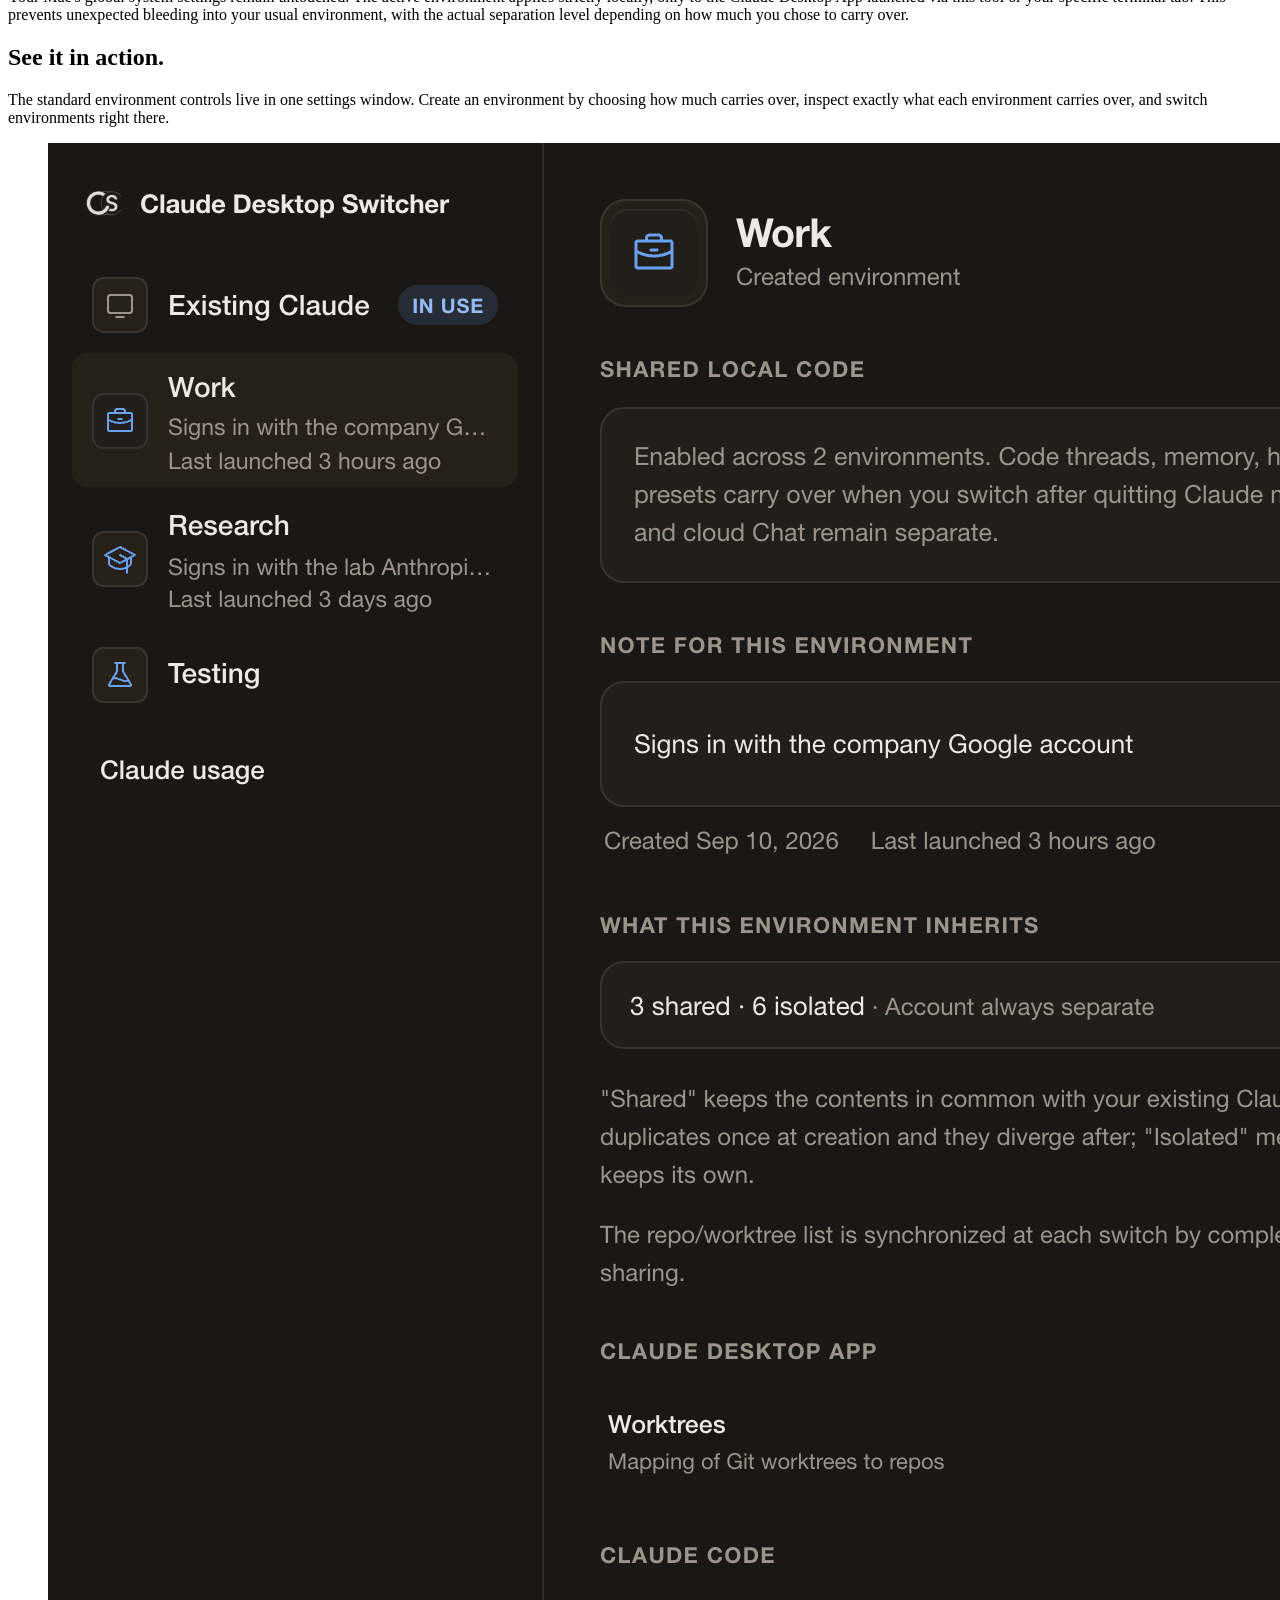
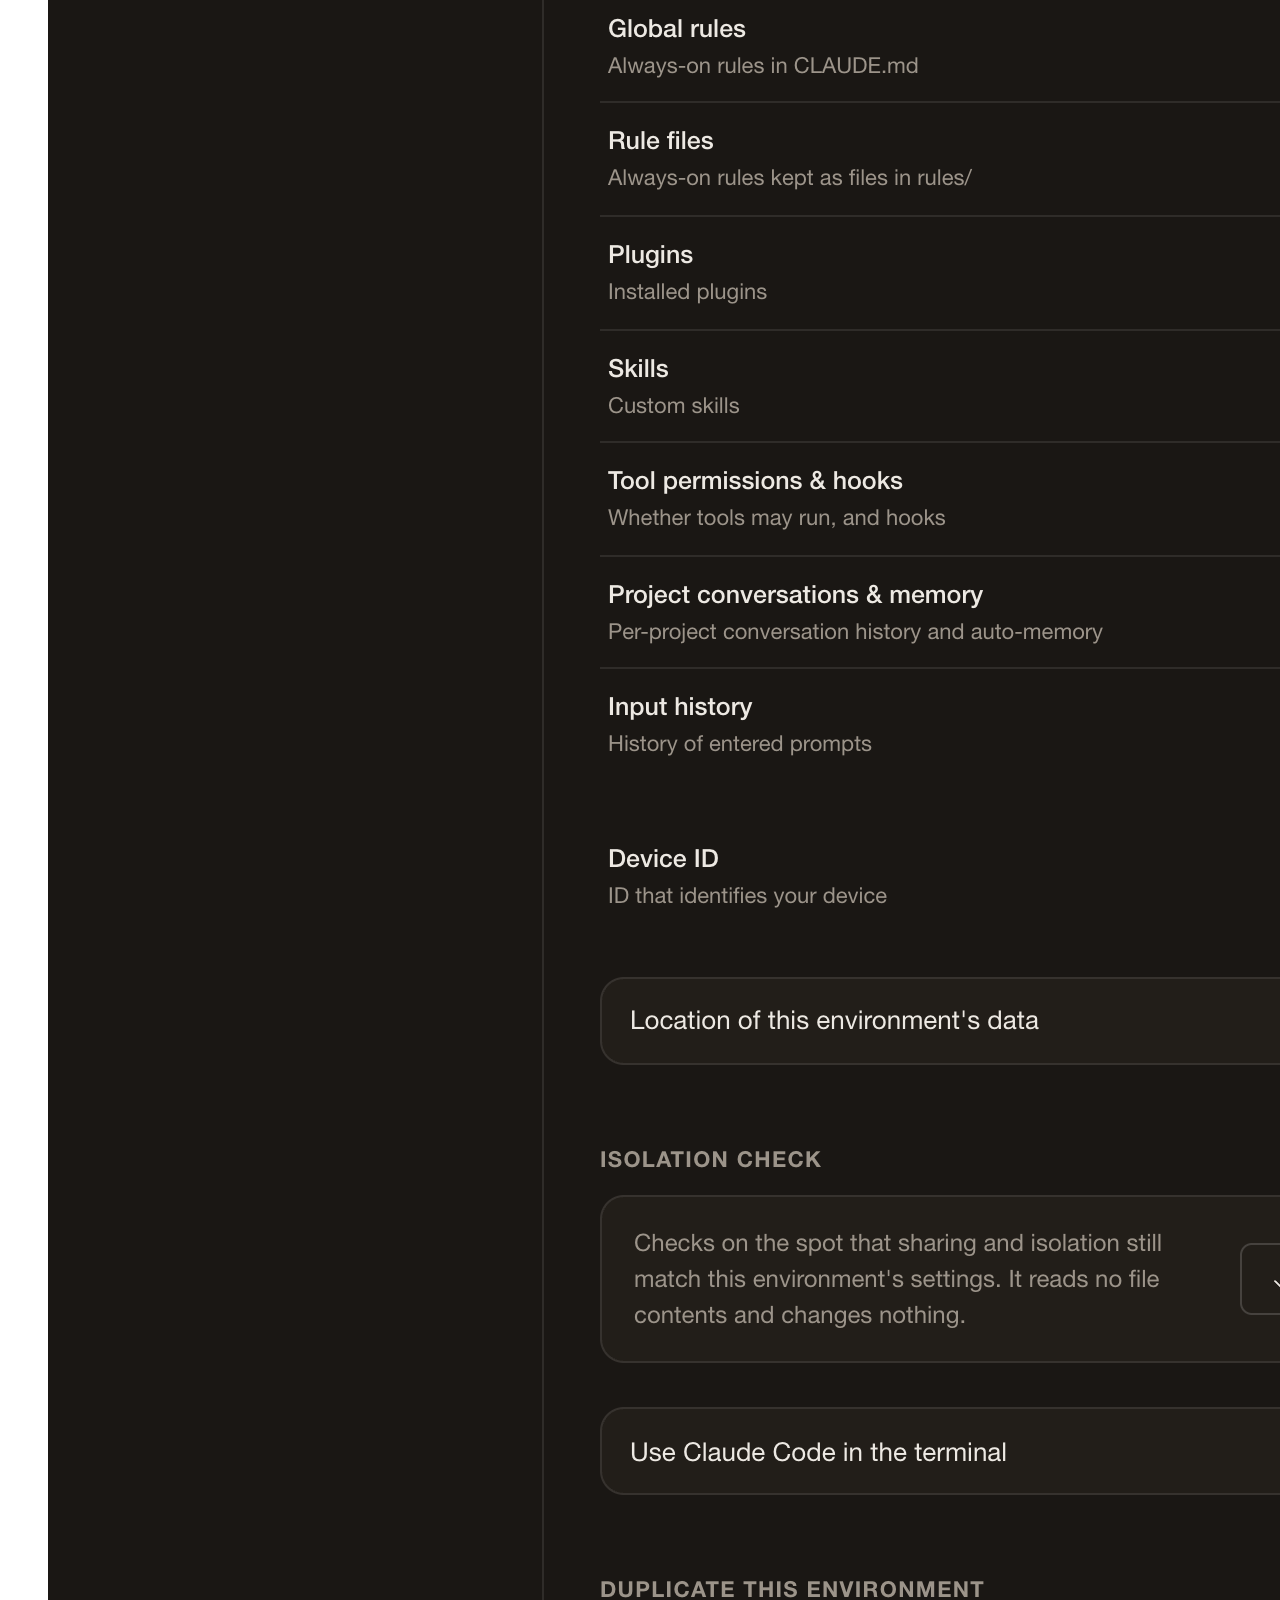
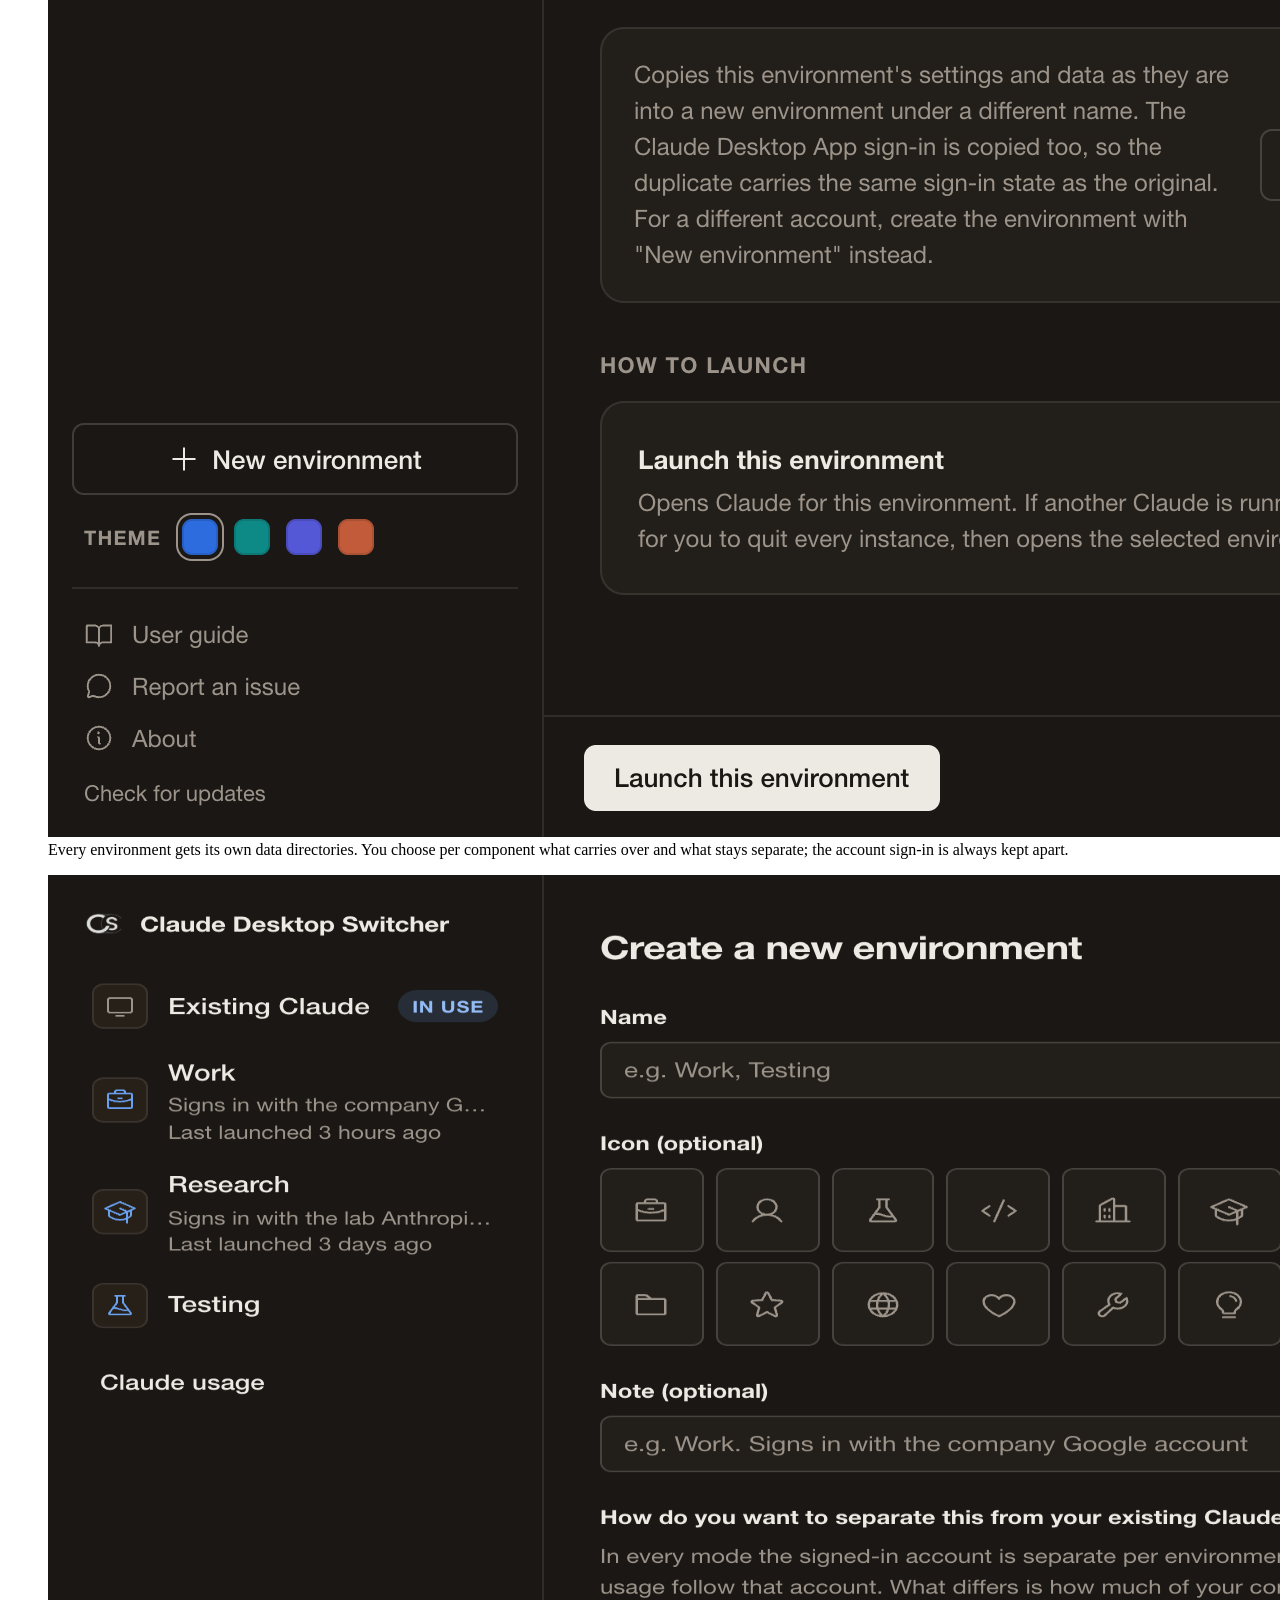
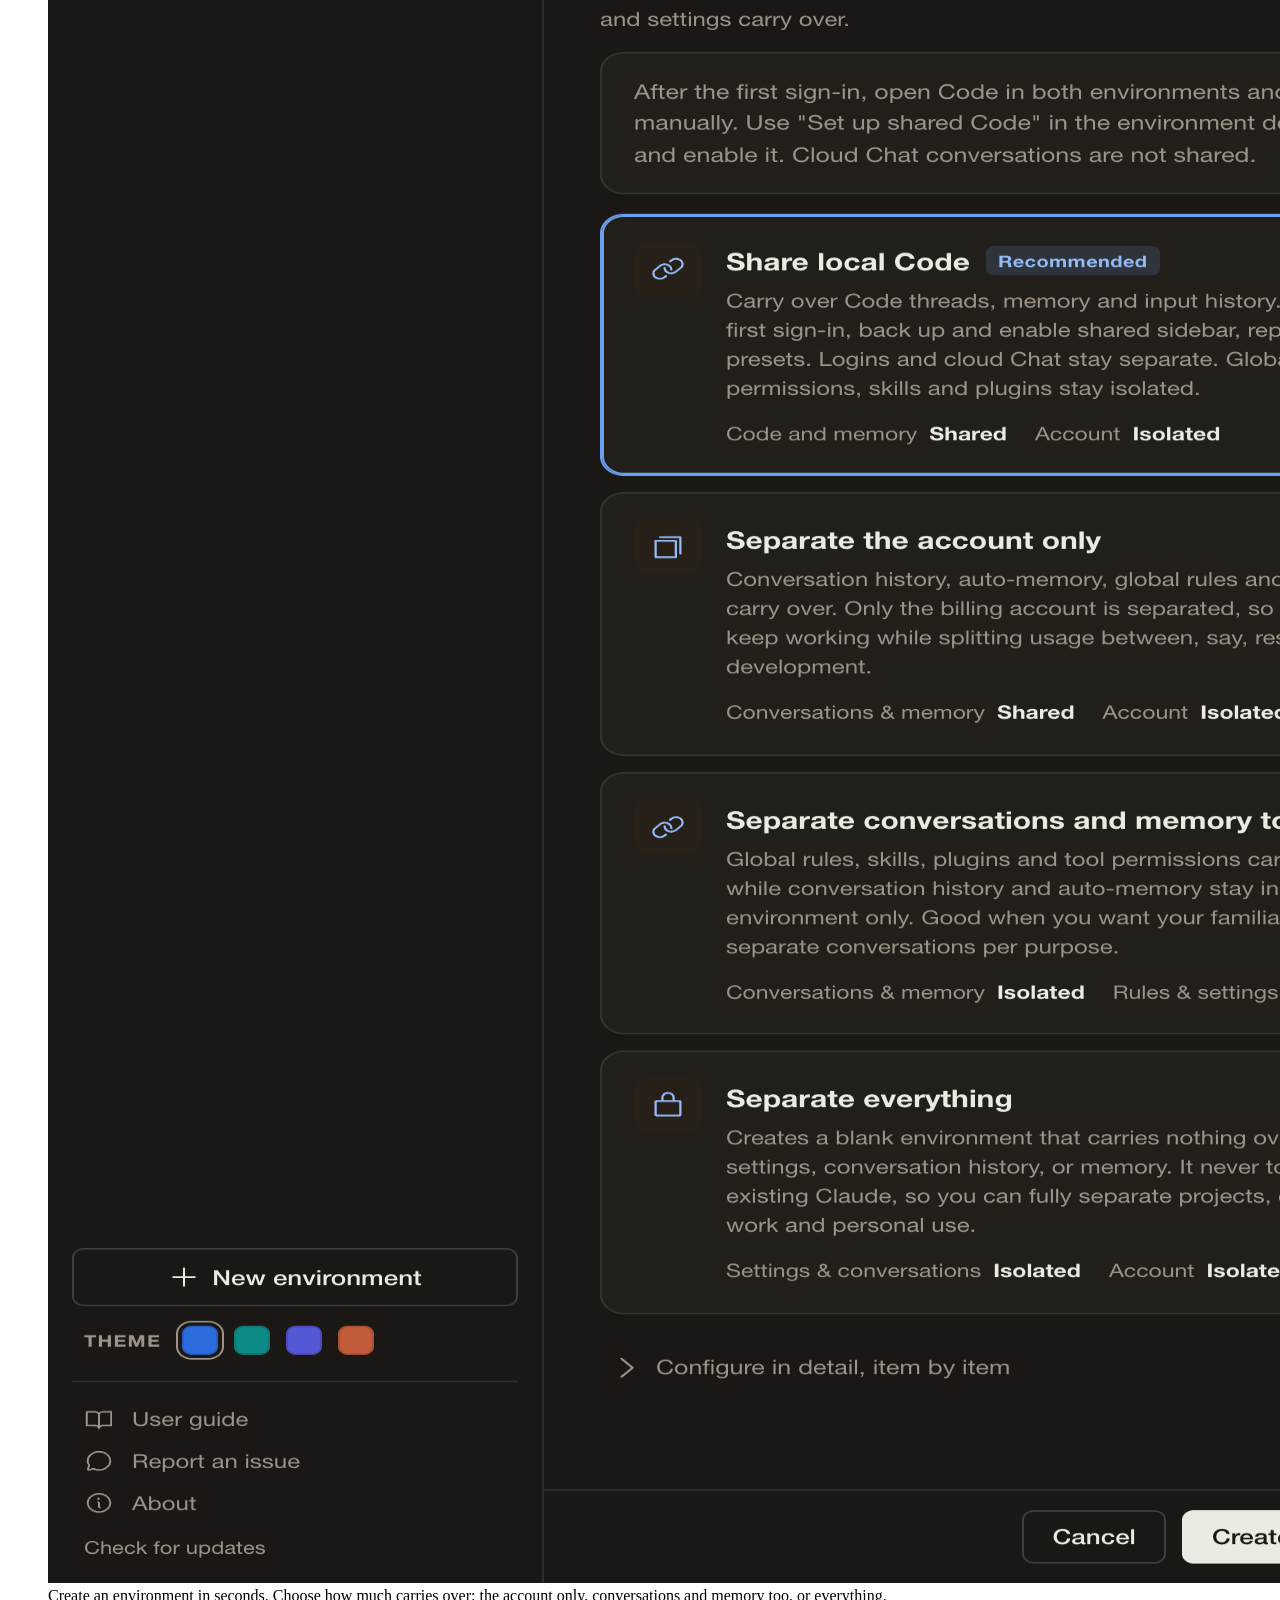
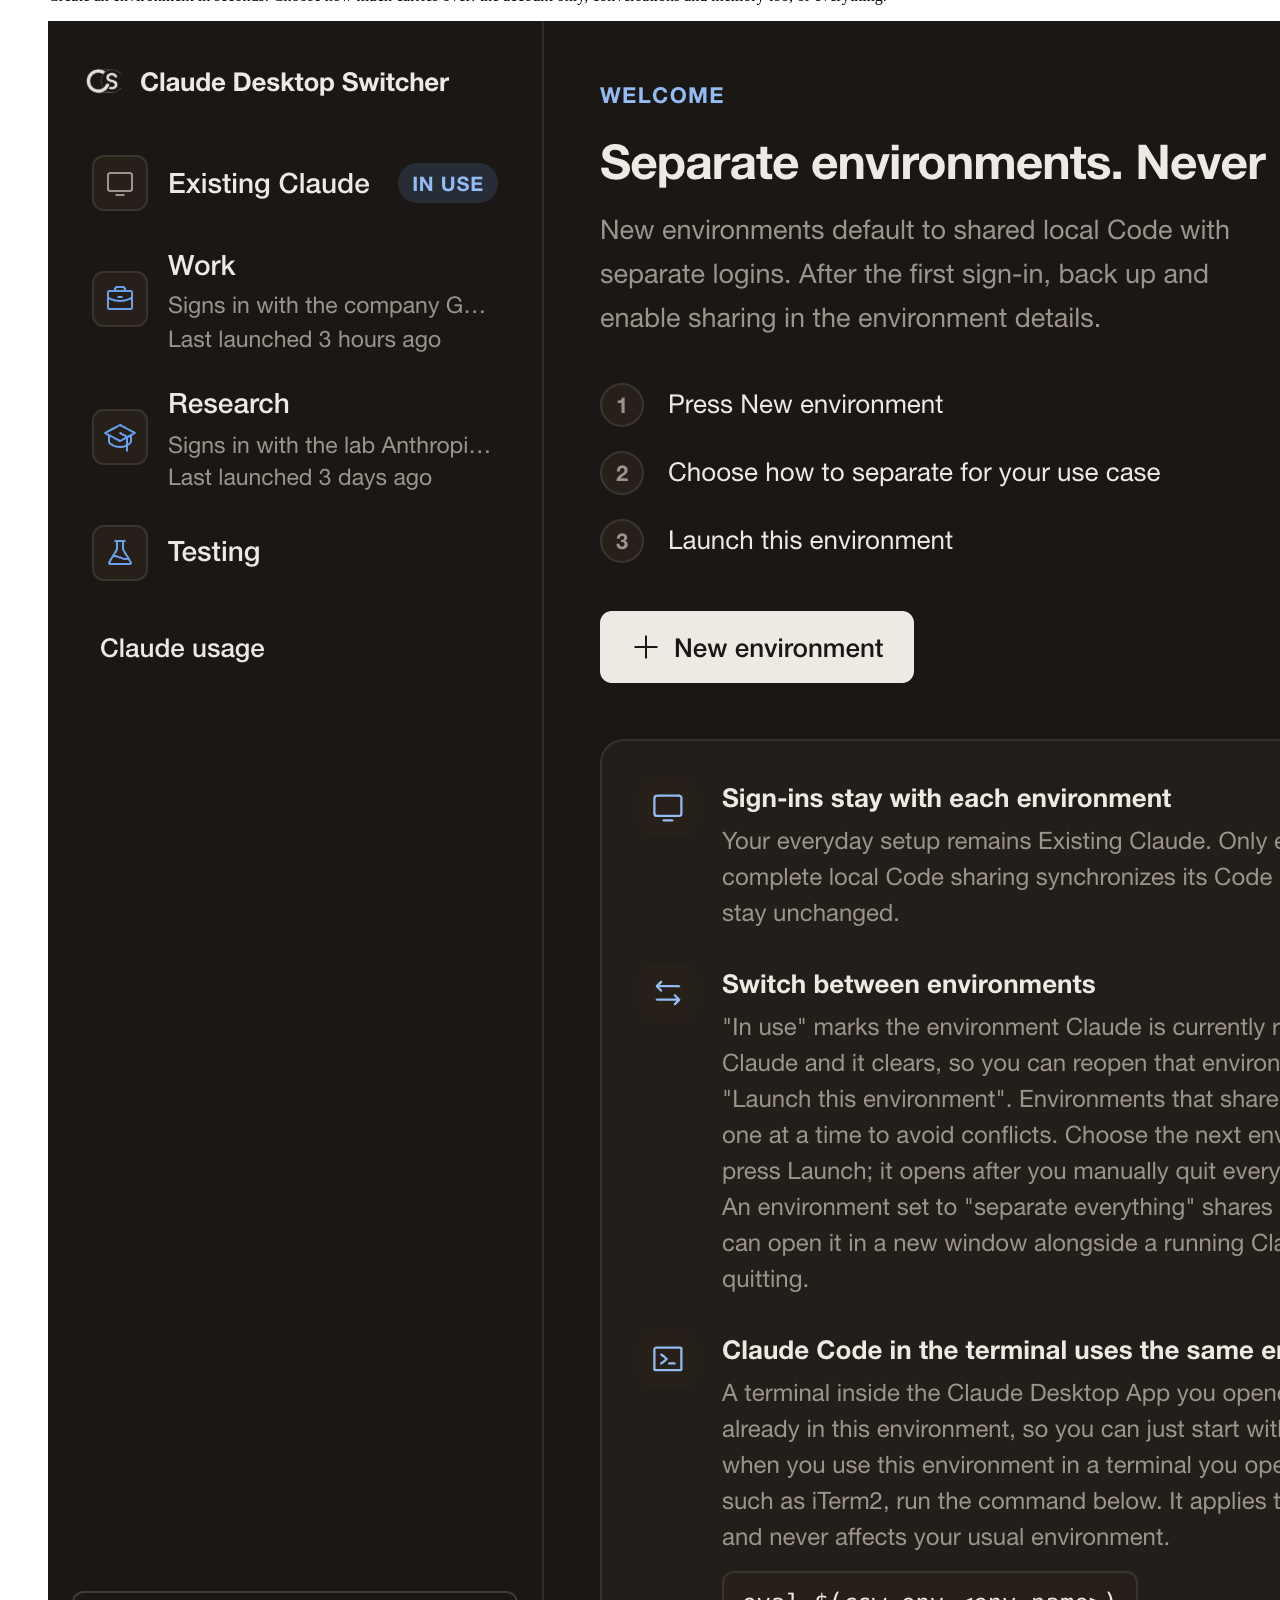
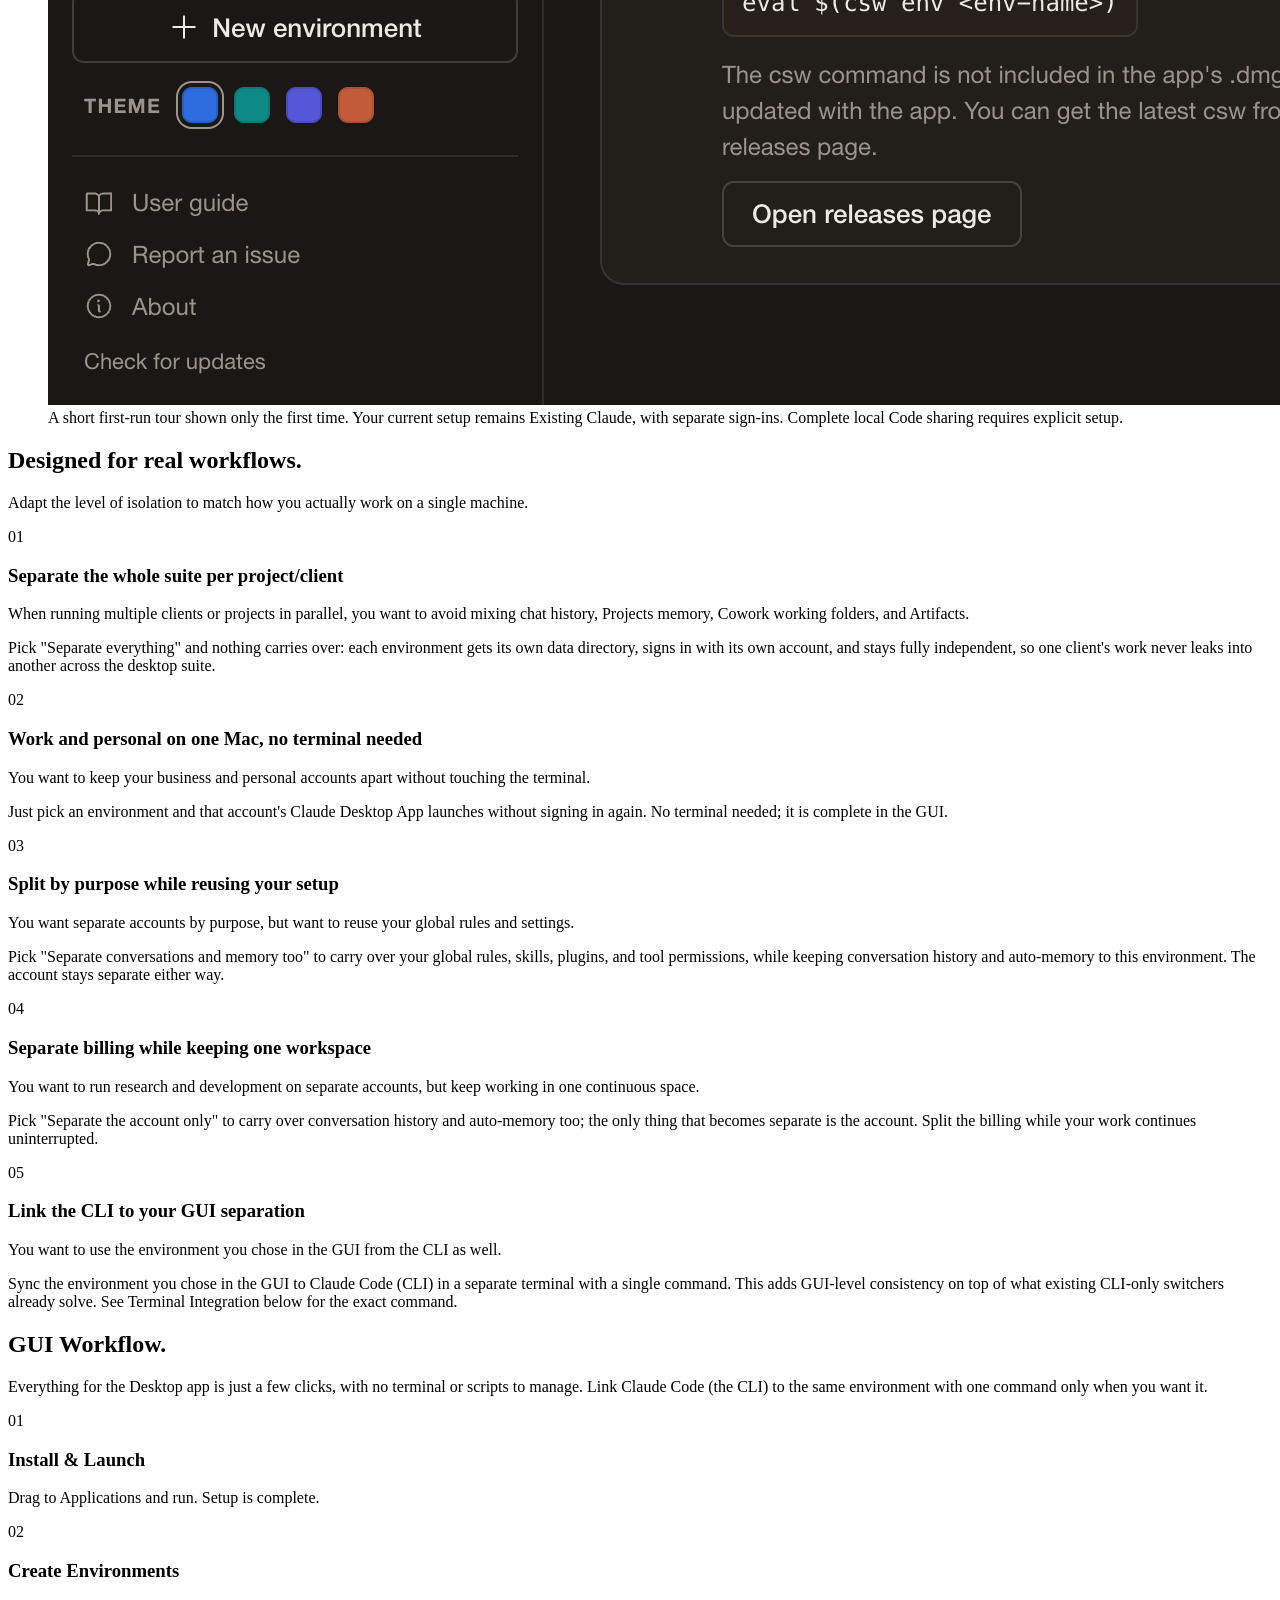
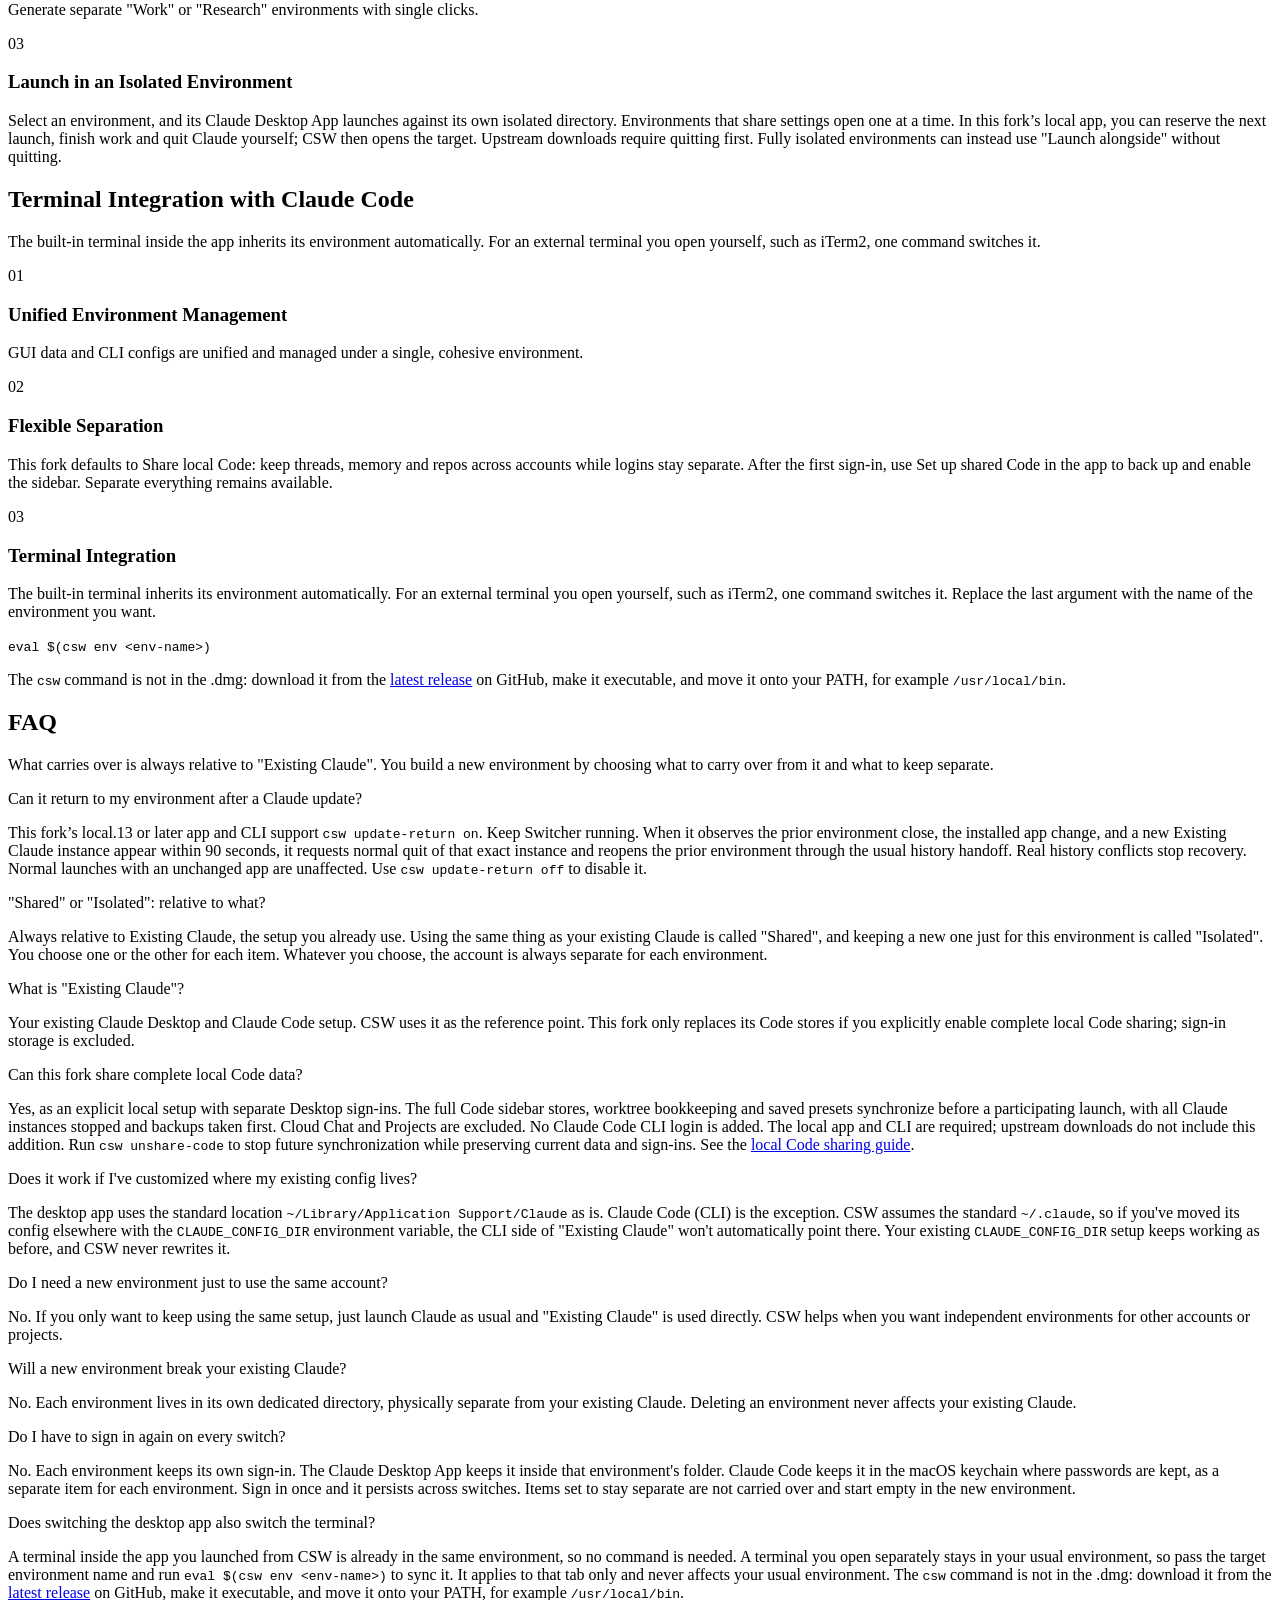
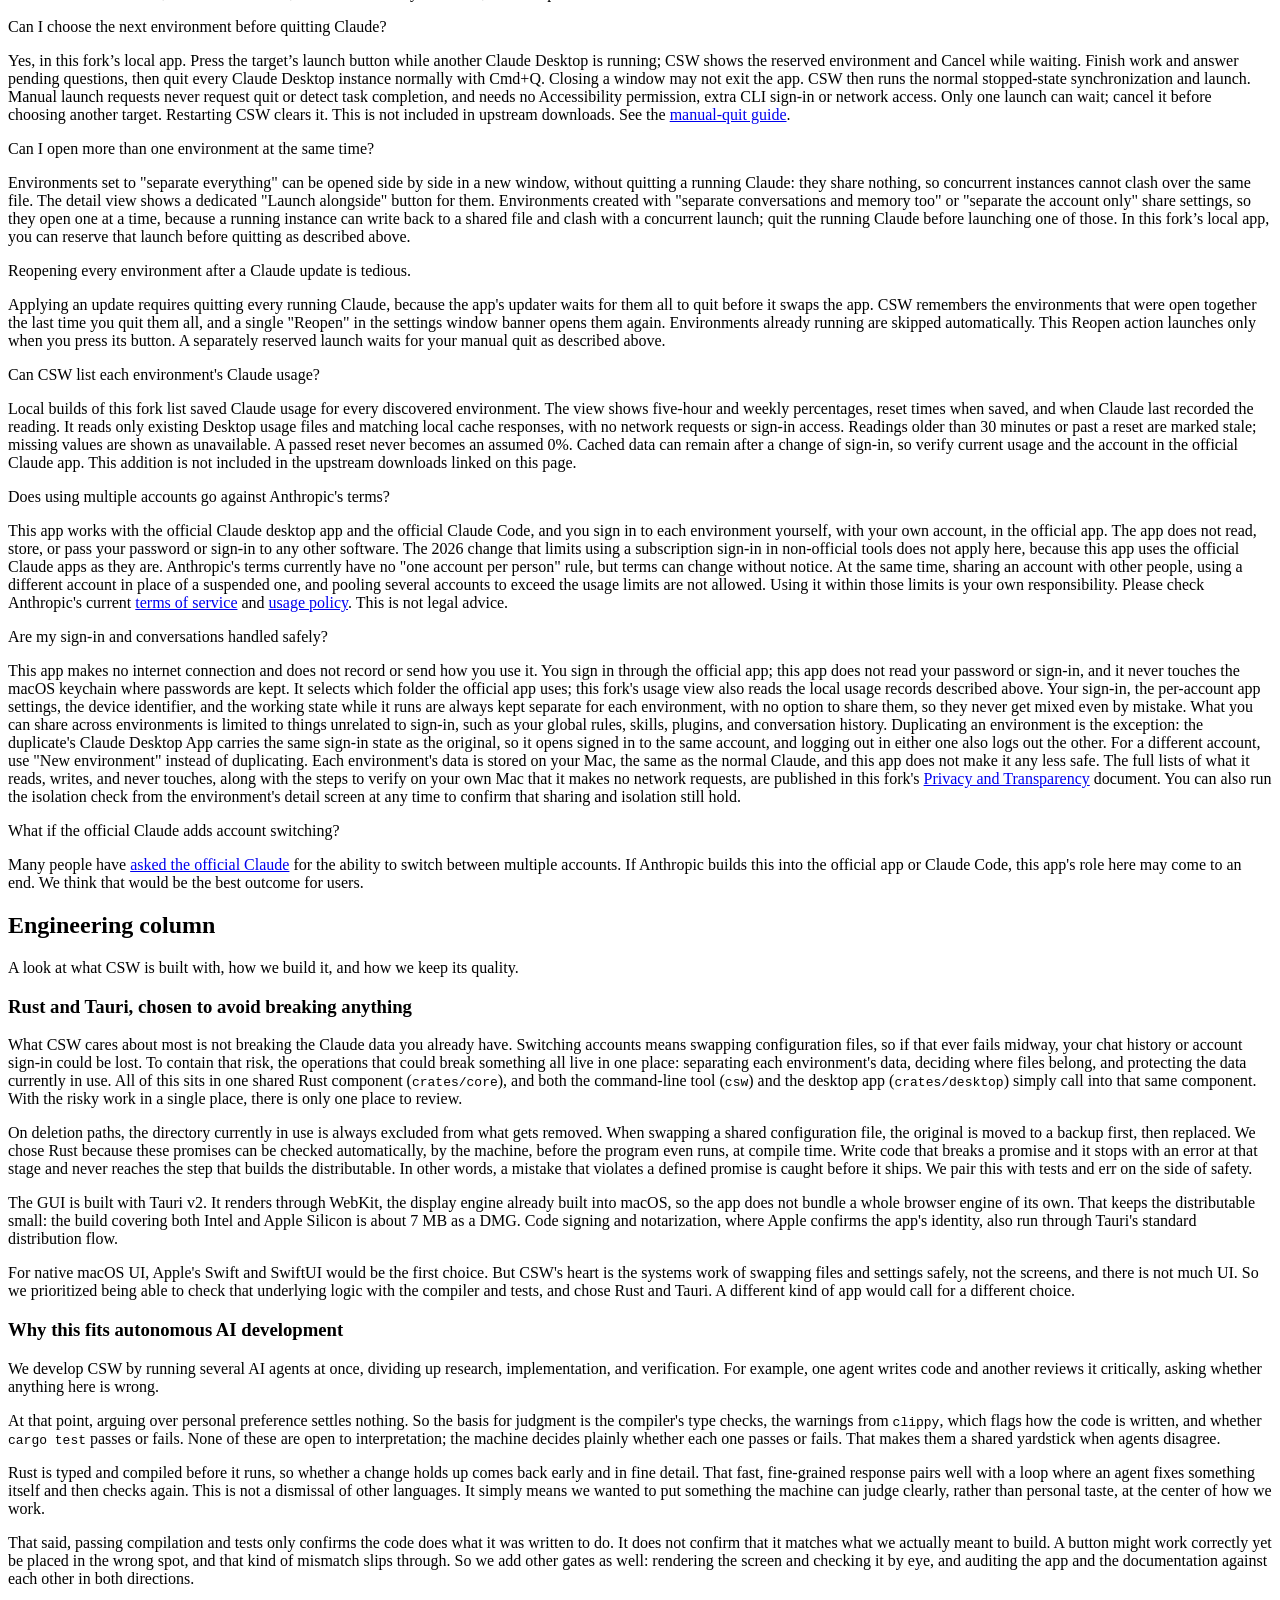
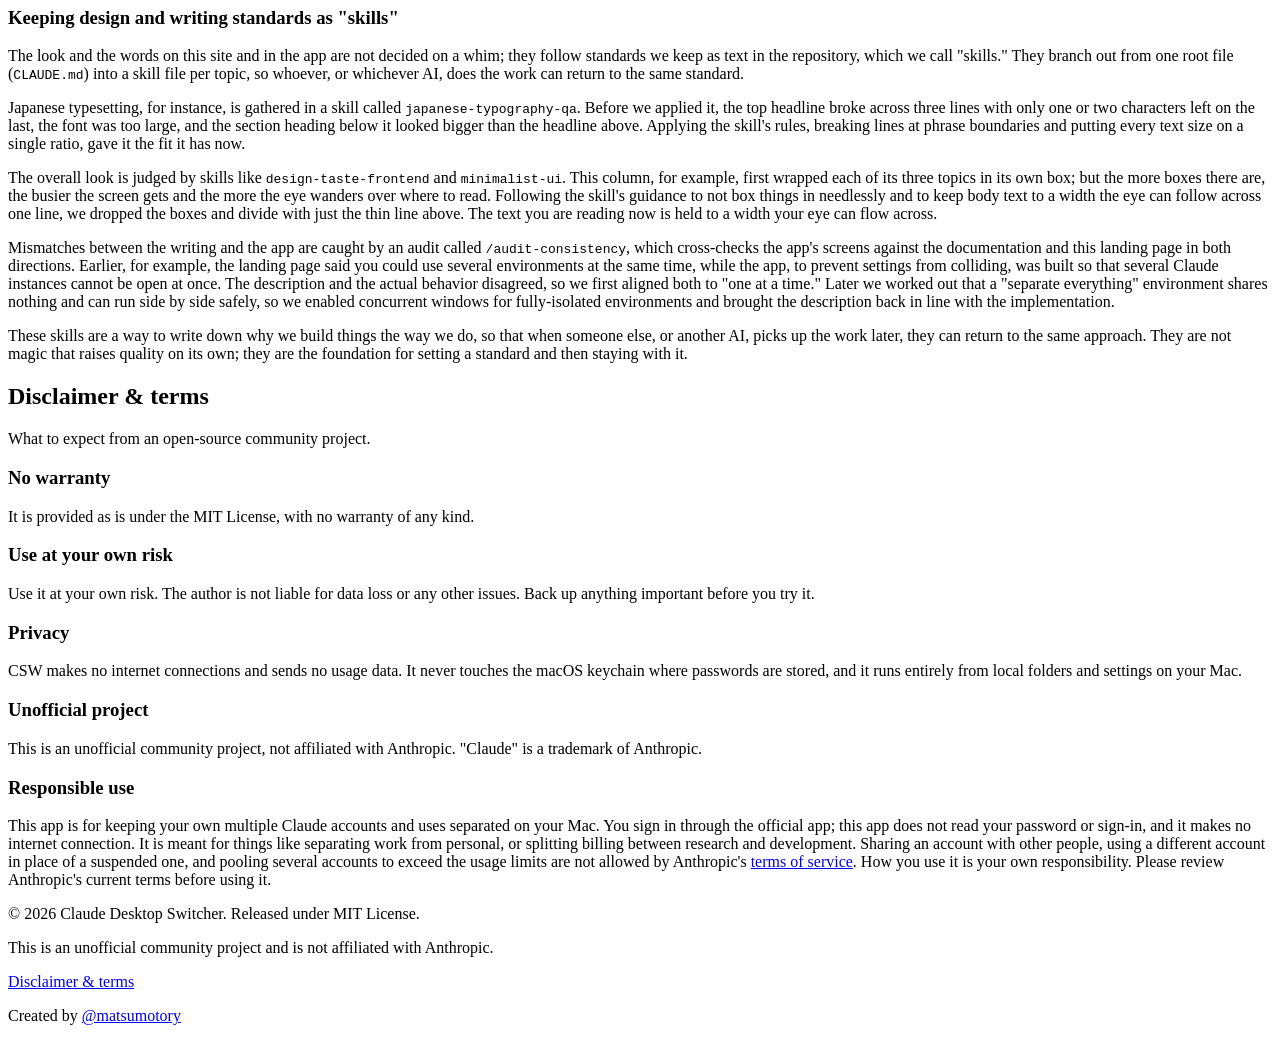
==== commit 8eedf716: "feat(desktop): Claude更新後に直前の環境へ自動復帰する" ====
--- a/website/index.html
+++ b/website/index.html
@@ -119,7 +119,7 @@
             </div>
             <div class="screens-bento">
                 <figure class="screen-card fade-in delay-1">
-                    <img src="assets/screen_overview.png?v=0.24.6-local.9" width="1520" height="3894" alt="CSW settings window showing an environment's paths and a per-component carry-over matrix" loading="lazy">
+                    <img src="assets/screen_overview.png?v=0.24.6-local.10" width="1520" height="3894" alt="CSW settings window showing an environment's paths and a per-component carry-over matrix" loading="lazy">
                     <figcaption>Every environment gets its own data directories. You choose per component what carries over and what stays separate; the account sign-in is always kept apart.</figcaption>
                 </figure>
                 <figure class="screen-card fade-in delay-2">
@@ -250,6 +250,10 @@
             </div>
             <div class="faq-grid">
                 <div class="faq-item">
+                    <p class="faq-q">Can it return to my environment after a Claude update?</p>
+                    <p class="faq-a">This fork’s local.13 or later app and CLI support <code>csw update-return on</code>. Keep Switcher running. When it observes the prior environment close, the installed app change, and a new Existing Claude instance appear within 90 seconds, it requests normal quit of that exact instance and reopens the prior environment through the usual history handoff. Real history conflicts stop recovery. Normal launches with an unchanged app are unaffected. Use <code>csw update-return off</code> to disable it.</p>
+                </div>
+                <div class="faq-item">
                     <p class="faq-q">"Shared" or "Isolated": relative to what?</p>
                     <p class="faq-a">Always relative to Existing Claude, the setup you already use. Using the same thing as your existing Claude is called "Shared", and keeping a new one just for this environment is called "Isolated". You choose one or the other for each item. Whatever you choose, the account is always separate for each environment.</p>
                 </div>
@@ -283,7 +287,7 @@
                 </div>
                 <div class="faq-item">
                     <p class="faq-q">Can I choose the next environment before quitting Claude?</p>
-                    <p class="faq-a">Yes, in this fork’s local app. Press the target’s launch button while another Claude Desktop is running; CSW shows the reserved environment and Cancel while waiting. Finish work and answer pending questions, then quit every Claude Desktop instance normally with Cmd+Q. Closing a window may not exit the app. CSW then runs the normal stopped-state synchronization and launch. CSW never requests quit or detects task completion, and needs no Accessibility permission, extra CLI sign-in or network access. Only one launch can wait; cancel it before choosing another target. Restarting CSW clears it. This is not included in upstream downloads. See the <a href="https://github.com/seichris/claude-desktop-switcher/blob/main/docs/USER_GUIDE_EN.md#launch-after-you-quit-claude" target="_blank" rel="noopener">manual-quit guide</a>.</p>
+                    <p class="faq-a">Yes, in this fork’s local app. Press the target’s launch button while another Claude Desktop is running; CSW shows the reserved environment and Cancel while waiting. Finish work and answer pending questions, then quit every Claude Desktop instance normally with Cmd+Q. Closing a window may not exit the app. CSW then runs the normal stopped-state synchronization and launch. Manual launch requests never request quit or detect task completion, and needs no Accessibility permission, extra CLI sign-in or network access. Only one launch can wait; cancel it before choosing another target. Restarting CSW clears it. This is not included in upstream downloads. See the <a href="https://github.com/seichris/claude-desktop-switcher/blob/main/docs/USER_GUIDE_EN.md#launch-after-you-quit-claude" target="_blank" rel="noopener">manual-quit guide</a>.</p>
                 </div>
                 <div class="faq-item">
                     <p class="faq-q">Can I open more than one environment at the same time?</p>
